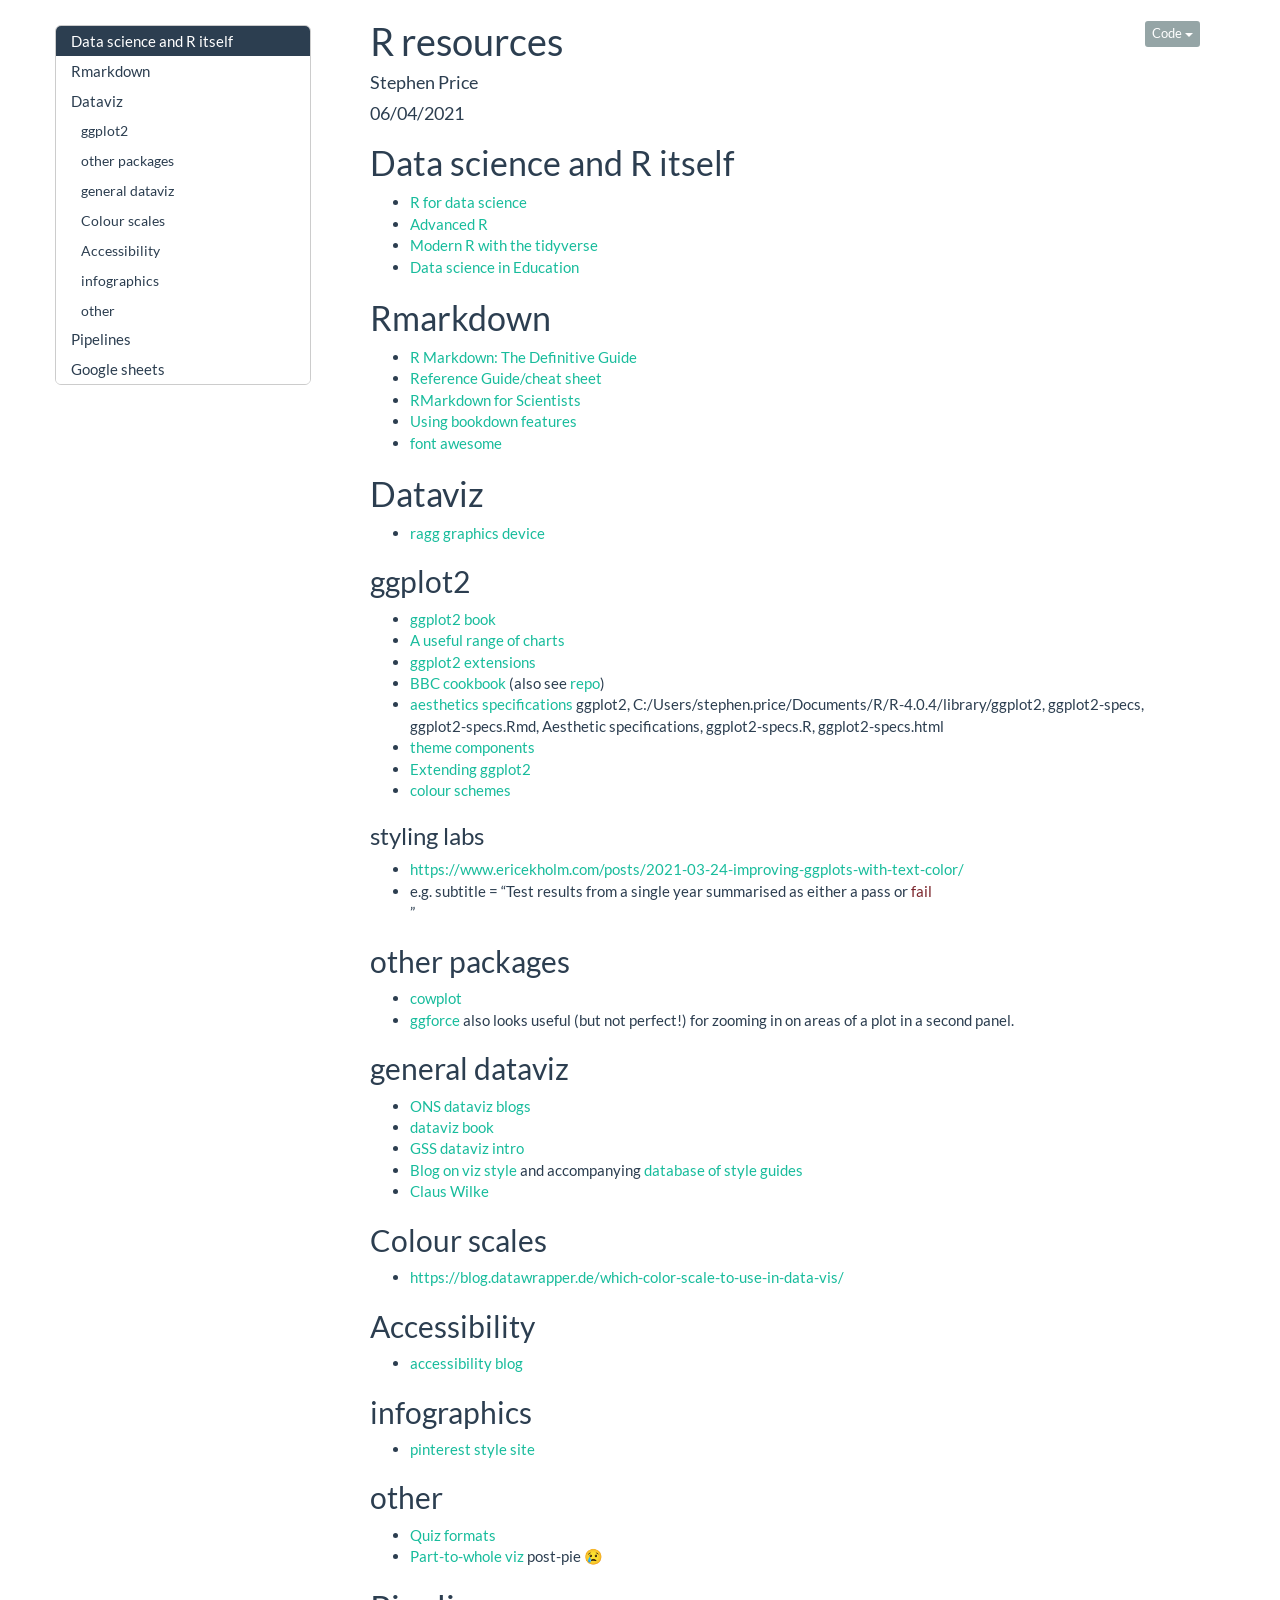
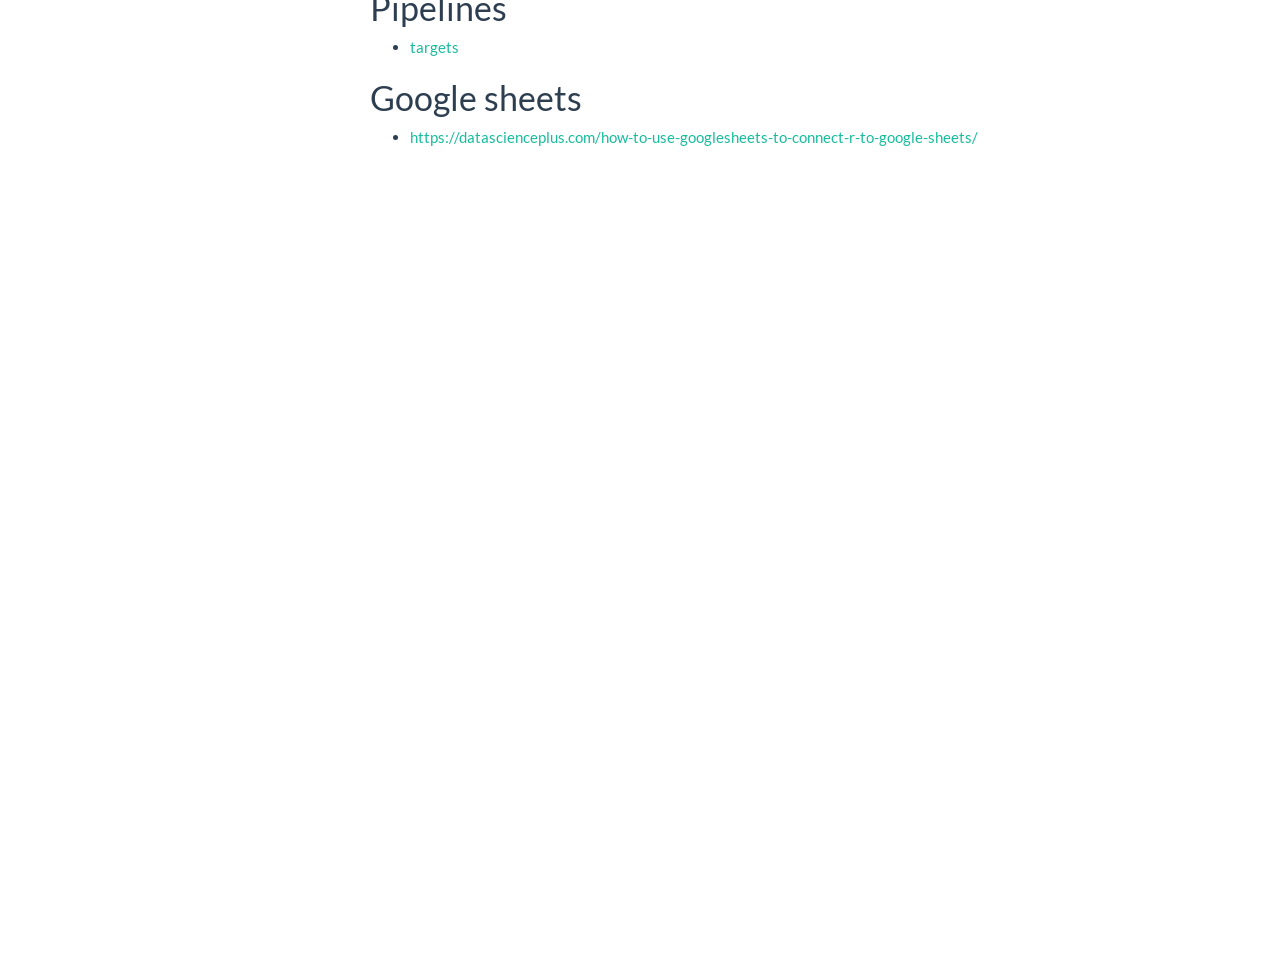
==== r_resources.html @ 4d4e78cb "Initial commit." ====
<!DOCTYPE html>

<html>

<head>

<meta charset="utf-8" />
<meta name="generator" content="pandoc" />
<meta http-equiv="X-UA-Compatible" content="IE=EDGE" />


<meta name="author" content="Stephen Price" />

<meta name="date" content="2021-06-04" />

<title>R resources</title>

<script>/*! jQuery v1.11.3 | (c) 2005, 2015 jQuery Foundation, Inc. | jquery.org/license */
!function(a,b){"object"==typeof module&&"object"==typeof module.exports?module.exports=a.document?b(a,!0):function(a){if(!a.document)throw new Error("jQuery requires a window with a document");return b(a)}:b(a)}("undefined"!=typeof window?window:this,function(a,b){var c=[],d=c.slice,e=c.concat,f=c.push,g=c.indexOf,h={},i=h.toString,j=h.hasOwnProperty,k={},l="1.11.3",m=function(a,b){return new m.fn.init(a,b)},n=/^[\s\uFEFF\xA0]+|[\s\uFEFF\xA0]+$/g,o=/^-ms-/,p=/-([\da-z])/gi,q=function(a,b){return b.toUpperCase()};m.fn=m.prototype={jquery:l,constructor:m,selector:"",length:0,toArray:function(){return d.call(this)},get:function(a){return null!=a?0>a?this[a+this.length]:this[a]:d.call(this)},pushStack:function(a){var b=m.merge(this.constructor(),a);return b.prevObject=this,b.context=this.context,b},each:function(a,b){return m.each(this,a,b)},map:function(a){return this.pushStack(m.map(this,function(b,c){return a.call(b,c,b)}))},slice:function(){return this.pushStack(d.apply(this,arguments))},first:function(){return this.eq(0)},last:function(){return this.eq(-1)},eq:function(a){var b=this.length,c=+a+(0>a?b:0);return this.pushStack(c>=0&&b>c?[this[c]]:[])},end:function(){return this.prevObject||this.constructor(null)},push:f,sort:c.sort,splice:c.splice},m.extend=m.fn.extend=function(){var a,b,c,d,e,f,g=arguments[0]||{},h=1,i=arguments.length,j=!1;for("boolean"==typeof g&&(j=g,g=arguments[h]||{},h++),"object"==typeof g||m.isFunction(g)||(g={}),h===i&&(g=this,h--);i>h;h++)if(null!=(e=arguments[h]))for(d in e)a=g[d],c=e[d],g!==c&&(j&&c&&(m.isPlainObject(c)||(b=m.isArray(c)))?(b?(b=!1,f=a&&m.isArray(a)?a:[]):f=a&&m.isPlainObject(a)?a:{},g[d]=m.extend(j,f,c)):void 0!==c&&(g[d]=c));return g},m.extend({expando:"jQuery"+(l+Math.random()).replace(/\D/g,""),isReady:!0,error:function(a){throw new Error(a)},noop:function(){},isFunction:function(a){return"function"===m.type(a)},isArray:Array.isArray||function(a){return"array"===m.type(a)},isWindow:function(a){return null!=a&&a==a.window},isNumeric:function(a){return!m.isArray(a)&&a-parseFloat(a)+1>=0},isEmptyObject:function(a){var b;for(b in a)return!1;return!0},isPlainObject:function(a){var b;if(!a||"object"!==m.type(a)||a.nodeType||m.isWindow(a))return!1;try{if(a.constructor&&!j.call(a,"constructor")&&!j.call(a.constructor.prototype,"isPrototypeOf"))return!1}catch(c){return!1}if(k.ownLast)for(b in a)return j.call(a,b);for(b in a);return void 0===b||j.call(a,b)},type:function(a){return null==a?a+"":"object"==typeof a||"function"==typeof a?h[i.call(a)]||"object":typeof a},globalEval:function(b){b&&m.trim(b)&&(a.execScript||function(b){a.eval.call(a,b)})(b)},camelCase:function(a){return a.replace(o,"ms-").replace(p,q)},nodeName:function(a,b){return a.nodeName&&a.nodeName.toLowerCase()===b.toLowerCase()},each:function(a,b,c){var d,e=0,f=a.length,g=r(a);if(c){if(g){for(;f>e;e++)if(d=b.apply(a[e],c),d===!1)break}else for(e in a)if(d=b.apply(a[e],c),d===!1)break}else if(g){for(;f>e;e++)if(d=b.call(a[e],e,a[e]),d===!1)break}else for(e in a)if(d=b.call(a[e],e,a[e]),d===!1)break;return a},trim:function(a){return null==a?"":(a+"").replace(n,"")},makeArray:function(a,b){var c=b||[];return null!=a&&(r(Object(a))?m.merge(c,"string"==typeof a?[a]:a):f.call(c,a)),c},inArray:function(a,b,c){var d;if(b){if(g)return g.call(b,a,c);for(d=b.length,c=c?0>c?Math.max(0,d+c):c:0;d>c;c++)if(c in b&&b[c]===a)return c}return-1},merge:function(a,b){var c=+b.length,d=0,e=a.length;while(c>d)a[e++]=b[d++];if(c!==c)while(void 0!==b[d])a[e++]=b[d++];return a.length=e,a},grep:function(a,b,c){for(var d,e=[],f=0,g=a.length,h=!c;g>f;f++)d=!b(a[f],f),d!==h&&e.push(a[f]);return e},map:function(a,b,c){var d,f=0,g=a.length,h=r(a),i=[];if(h)for(;g>f;f++)d=b(a[f],f,c),null!=d&&i.push(d);else for(f in a)d=b(a[f],f,c),null!=d&&i.push(d);return e.apply([],i)},guid:1,proxy:function(a,b){var c,e,f;return"string"==typeof b&&(f=a[b],b=a,a=f),m.isFunction(a)?(c=d.call(arguments,2),e=function(){return a.apply(b||this,c.concat(d.call(arguments)))},e.guid=a.guid=a.guid||m.guid++,e):void 0},now:function(){return+new Date},support:k}),m.each("Boolean Number String Function Array Date RegExp Object Error".split(" "),function(a,b){h["[object "+b+"]"]=b.toLowerCase()});function r(a){var b="length"in a&&a.length,c=m.type(a);return"function"===c||m.isWindow(a)?!1:1===a.nodeType&&b?!0:"array"===c||0===b||"number"==typeof b&&b>0&&b-1 in a}var s=function(a){var b,c,d,e,f,g,h,i,j,k,l,m,n,o,p,q,r,s,t,u="sizzle"+1*new Date,v=a.document,w=0,x=0,y=ha(),z=ha(),A=ha(),B=function(a,b){return a===b&&(l=!0),0},C=1<<31,D={}.hasOwnProperty,E=[],F=E.pop,G=E.push,H=E.push,I=E.slice,J=function(a,b){for(var c=0,d=a.length;d>c;c++)if(a[c]===b)return c;return-1},K="checked|selected|async|autofocus|autoplay|controls|defer|disabled|hidden|ismap|loop|multiple|open|readonly|required|scoped",L="[\\x20\\t\\r\\n\\f]",M="(?:\\\\.|[\\w-]|[^\\x00-\\xa0])+",N=M.replace("w","w#"),O="\\["+L+"*("+M+")(?:"+L+"*([*^$|!~]?=)"+L+"*(?:'((?:\\\\.|[^\\\\'])*)'|\"((?:\\\\.|[^\\\\\"])*)\"|("+N+"))|)"+L+"*\\]",P=":("+M+")(?:\\((('((?:\\\\.|[^\\\\'])*)'|\"((?:\\\\.|[^\\\\\"])*)\")|((?:\\\\.|[^\\\\()[\\]]|"+O+")*)|.*)\\)|)",Q=new RegExp(L+"+","g"),R=new RegExp("^"+L+"+|((?:^|[^\\\\])(?:\\\\.)*)"+L+"+$","g"),S=new RegExp("^"+L+"*,"+L+"*"),T=new RegExp("^"+L+"*([>+~]|"+L+")"+L+"*"),U=new RegExp("="+L+"*([^\\]'\"]*?)"+L+"*\\]","g"),V=new RegExp(P),W=new RegExp("^"+N+"$"),X={ID:new RegExp("^#("+M+")"),CLASS:new RegExp("^\\.("+M+")"),TAG:new RegExp("^("+M.replace("w","w*")+")"),ATTR:new RegExp("^"+O),PSEUDO:new RegExp("^"+P),CHILD:new RegExp("^:(only|first|last|nth|nth-last)-(child|of-type)(?:\\("+L+"*(even|odd|(([+-]|)(\\d*)n|)"+L+"*(?:([+-]|)"+L+"*(\\d+)|))"+L+"*\\)|)","i"),bool:new RegExp("^(?:"+K+")$","i"),needsContext:new RegExp("^"+L+"*[>+~]|:(even|odd|eq|gt|lt|nth|first|last)(?:\\("+L+"*((?:-\\d)?\\d*)"+L+"*\\)|)(?=[^-]|$)","i")},Y=/^(?:input|select|textarea|button)$/i,Z=/^h\d$/i,$=/^[^{]+\{\s*\[native \w/,_=/^(?:#([\w-]+)|(\w+)|\.([\w-]+))$/,aa=/[+~]/,ba=/'|\\/g,ca=new RegExp("\\\\([\\da-f]{1,6}"+L+"?|("+L+")|.)","ig"),da=function(a,b,c){var d="0x"+b-65536;return d!==d||c?b:0>d?String.fromCharCode(d+65536):String.fromCharCode(d>>10|55296,1023&d|56320)},ea=function(){m()};try{H.apply(E=I.call(v.childNodes),v.childNodes),E[v.childNodes.length].nodeType}catch(fa){H={apply:E.length?function(a,b){G.apply(a,I.call(b))}:function(a,b){var c=a.length,d=0;while(a[c++]=b[d++]);a.length=c-1}}}function ga(a,b,d,e){var f,h,j,k,l,o,r,s,w,x;if((b?b.ownerDocument||b:v)!==n&&m(b),b=b||n,d=d||[],k=b.nodeType,"string"!=typeof a||!a||1!==k&&9!==k&&11!==k)return d;if(!e&&p){if(11!==k&&(f=_.exec(a)))if(j=f[1]){if(9===k){if(h=b.getElementById(j),!h||!h.parentNode)return d;if(h.id===j)return d.push(h),d}else if(b.ownerDocument&&(h=b.ownerDocument.getElementById(j))&&t(b,h)&&h.id===j)return d.push(h),d}else{if(f[2])return H.apply(d,b.getElementsByTagName(a)),d;if((j=f[3])&&c.getElementsByClassName)return H.apply(d,b.getElementsByClassName(j)),d}if(c.qsa&&(!q||!q.test(a))){if(s=r=u,w=b,x=1!==k&&a,1===k&&"object"!==b.nodeName.toLowerCase()){o=g(a),(r=b.getAttribute("id"))?s=r.replace(ba,"\\$&"):b.setAttribute("id",s),s="[id='"+s+"'] ",l=o.length;while(l--)o[l]=s+ra(o[l]);w=aa.test(a)&&pa(b.parentNode)||b,x=o.join(",")}if(x)try{return H.apply(d,w.querySelectorAll(x)),d}catch(y){}finally{r||b.removeAttribute("id")}}}return i(a.replace(R,"$1"),b,d,e)}function ha(){var a=[];function b(c,e){return a.push(c+" ")>d.cacheLength&&delete b[a.shift()],b[c+" "]=e}return b}function ia(a){return a[u]=!0,a}function ja(a){var b=n.createElement("div");try{return!!a(b)}catch(c){return!1}finally{b.parentNode&&b.parentNode.removeChild(b),b=null}}function ka(a,b){var c=a.split("|"),e=a.length;while(e--)d.attrHandle[c[e]]=b}function la(a,b){var c=b&&a,d=c&&1===a.nodeType&&1===b.nodeType&&(~b.sourceIndex||C)-(~a.sourceIndex||C);if(d)return d;if(c)while(c=c.nextSibling)if(c===b)return-1;return a?1:-1}function ma(a){return function(b){var c=b.nodeName.toLowerCase();return"input"===c&&b.type===a}}function na(a){return function(b){var c=b.nodeName.toLowerCase();return("input"===c||"button"===c)&&b.type===a}}function oa(a){return ia(function(b){return b=+b,ia(function(c,d){var e,f=a([],c.length,b),g=f.length;while(g--)c[e=f[g]]&&(c[e]=!(d[e]=c[e]))})})}function pa(a){return a&&"undefined"!=typeof a.getElementsByTagName&&a}c=ga.support={},f=ga.isXML=function(a){var b=a&&(a.ownerDocument||a).documentElement;return b?"HTML"!==b.nodeName:!1},m=ga.setDocument=function(a){var b,e,g=a?a.ownerDocument||a:v;return g!==n&&9===g.nodeType&&g.documentElement?(n=g,o=g.documentElement,e=g.defaultView,e&&e!==e.top&&(e.addEventListener?e.addEventListener("unload",ea,!1):e.attachEvent&&e.attachEvent("onunload",ea)),p=!f(g),c.attributes=ja(function(a){return a.className="i",!a.getAttribute("className")}),c.getElementsByTagName=ja(function(a){return a.appendChild(g.createComment("")),!a.getElementsByTagName("*").length}),c.getElementsByClassName=$.test(g.getElementsByClassName),c.getById=ja(function(a){return o.appendChild(a).id=u,!g.getElementsByName||!g.getElementsByName(u).length}),c.getById?(d.find.ID=function(a,b){if("undefined"!=typeof b.getElementById&&p){var c=b.getElementById(a);return c&&c.parentNode?[c]:[]}},d.filter.ID=function(a){var b=a.replace(ca,da);return function(a){return a.getAttribute("id")===b}}):(delete d.find.ID,d.filter.ID=function(a){var b=a.replace(ca,da);return function(a){var c="undefined"!=typeof a.getAttributeNode&&a.getAttributeNode("id");return c&&c.value===b}}),d.find.TAG=c.getElementsByTagName?function(a,b){return"undefined"!=typeof b.getElementsByTagName?b.getElementsByTagName(a):c.qsa?b.querySelectorAll(a):void 0}:function(a,b){var c,d=[],e=0,f=b.getElementsByTagName(a);if("*"===a){while(c=f[e++])1===c.nodeType&&d.push(c);return d}return f},d.find.CLASS=c.getElementsByClassName&&function(a,b){return p?b.getElementsByClassName(a):void 0},r=[],q=[],(c.qsa=$.test(g.querySelectorAll))&&(ja(function(a){o.appendChild(a).innerHTML="<a id='"+u+"'></a><select id='"+u+"-\f]' msallowcapture=''><option selected=''></option></select>",a.querySelectorAll("[msallowcapture^='']").length&&q.push("[*^$]="+L+"*(?:''|\"\")"),a.querySelectorAll("[selected]").length||q.push("\\["+L+"*(?:value|"+K+")"),a.querySelectorAll("[id~="+u+"-]").length||q.push("~="),a.querySelectorAll(":checked").length||q.push(":checked"),a.querySelectorAll("a#"+u+"+*").length||q.push(".#.+[+~]")}),ja(function(a){var b=g.createElement("input");b.setAttribute("type","hidden"),a.appendChild(b).setAttribute("name","D"),a.querySelectorAll("[name=d]").length&&q.push("name"+L+"*[*^$|!~]?="),a.querySelectorAll(":enabled").length||q.push(":enabled",":disabled"),a.querySelectorAll("*,:x"),q.push(",.*:")})),(c.matchesSelector=$.test(s=o.matches||o.webkitMatchesSelector||o.mozMatchesSelector||o.oMatchesSelector||o.msMatchesSelector))&&ja(function(a){c.disconnectedMatch=s.call(a,"div"),s.call(a,"[s!='']:x"),r.push("!=",P)}),q=q.length&&new RegExp(q.join("|")),r=r.length&&new RegExp(r.join("|")),b=$.test(o.compareDocumentPosition),t=b||$.test(o.contains)?function(a,b){var c=9===a.nodeType?a.documentElement:a,d=b&&b.parentNode;return a===d||!(!d||1!==d.nodeType||!(c.contains?c.contains(d):a.compareDocumentPosition&&16&a.compareDocumentPosition(d)))}:function(a,b){if(b)while(b=b.parentNode)if(b===a)return!0;return!1},B=b?function(a,b){if(a===b)return l=!0,0;var d=!a.compareDocumentPosition-!b.compareDocumentPosition;return d?d:(d=(a.ownerDocument||a)===(b.ownerDocument||b)?a.compareDocumentPosition(b):1,1&d||!c.sortDetached&&b.compareDocumentPosition(a)===d?a===g||a.ownerDocument===v&&t(v,a)?-1:b===g||b.ownerDocument===v&&t(v,b)?1:k?J(k,a)-J(k,b):0:4&d?-1:1)}:function(a,b){if(a===b)return l=!0,0;var c,d=0,e=a.parentNode,f=b.parentNode,h=[a],i=[b];if(!e||!f)return a===g?-1:b===g?1:e?-1:f?1:k?J(k,a)-J(k,b):0;if(e===f)return la(a,b);c=a;while(c=c.parentNode)h.unshift(c);c=b;while(c=c.parentNode)i.unshift(c);while(h[d]===i[d])d++;return d?la(h[d],i[d]):h[d]===v?-1:i[d]===v?1:0},g):n},ga.matches=function(a,b){return ga(a,null,null,b)},ga.matchesSelector=function(a,b){if((a.ownerDocument||a)!==n&&m(a),b=b.replace(U,"='$1']"),!(!c.matchesSelector||!p||r&&r.test(b)||q&&q.test(b)))try{var d=s.call(a,b);if(d||c.disconnectedMatch||a.document&&11!==a.document.nodeType)return d}catch(e){}return ga(b,n,null,[a]).length>0},ga.contains=function(a,b){return(a.ownerDocument||a)!==n&&m(a),t(a,b)},ga.attr=function(a,b){(a.ownerDocument||a)!==n&&m(a);var e=d.attrHandle[b.toLowerCase()],f=e&&D.call(d.attrHandle,b.toLowerCase())?e(a,b,!p):void 0;return void 0!==f?f:c.attributes||!p?a.getAttribute(b):(f=a.getAttributeNode(b))&&f.specified?f.value:null},ga.error=function(a){throw new Error("Syntax error, unrecognized expression: "+a)},ga.uniqueSort=function(a){var b,d=[],e=0,f=0;if(l=!c.detectDuplicates,k=!c.sortStable&&a.slice(0),a.sort(B),l){while(b=a[f++])b===a[f]&&(e=d.push(f));while(e--)a.splice(d[e],1)}return k=null,a},e=ga.getText=function(a){var b,c="",d=0,f=a.nodeType;if(f){if(1===f||9===f||11===f){if("string"==typeof a.textContent)return a.textContent;for(a=a.firstChild;a;a=a.nextSibling)c+=e(a)}else if(3===f||4===f)return a.nodeValue}else while(b=a[d++])c+=e(b);return c},d=ga.selectors={cacheLength:50,createPseudo:ia,match:X,attrHandle:{},find:{},relative:{">":{dir:"parentNode",first:!0}," ":{dir:"parentNode"},"+":{dir:"previousSibling",first:!0},"~":{dir:"previousSibling"}},preFilter:{ATTR:function(a){return a[1]=a[1].replace(ca,da),a[3]=(a[3]||a[4]||a[5]||"").replace(ca,da),"~="===a[2]&&(a[3]=" "+a[3]+" "),a.slice(0,4)},CHILD:function(a){return a[1]=a[1].toLowerCase(),"nth"===a[1].slice(0,3)?(a[3]||ga.error(a[0]),a[4]=+(a[4]?a[5]+(a[6]||1):2*("even"===a[3]||"odd"===a[3])),a[5]=+(a[7]+a[8]||"odd"===a[3])):a[3]&&ga.error(a[0]),a},PSEUDO:function(a){var b,c=!a[6]&&a[2];return X.CHILD.test(a[0])?null:(a[3]?a[2]=a[4]||a[5]||"":c&&V.test(c)&&(b=g(c,!0))&&(b=c.indexOf(")",c.length-b)-c.length)&&(a[0]=a[0].slice(0,b),a[2]=c.slice(0,b)),a.slice(0,3))}},filter:{TAG:function(a){var b=a.replace(ca,da).toLowerCase();return"*"===a?function(){return!0}:function(a){return a.nodeName&&a.nodeName.toLowerCase()===b}},CLASS:function(a){var b=y[a+" "];return b||(b=new RegExp("(^|"+L+")"+a+"("+L+"|$)"))&&y(a,function(a){return b.test("string"==typeof a.className&&a.className||"undefined"!=typeof a.getAttribute&&a.getAttribute("class")||"")})},ATTR:function(a,b,c){return function(d){var e=ga.attr(d,a);return null==e?"!="===b:b?(e+="","="===b?e===c:"!="===b?e!==c:"^="===b?c&&0===e.indexOf(c):"*="===b?c&&e.indexOf(c)>-1:"$="===b?c&&e.slice(-c.length)===c:"~="===b?(" "+e.replace(Q," ")+" ").indexOf(c)>-1:"|="===b?e===c||e.slice(0,c.length+1)===c+"-":!1):!0}},CHILD:function(a,b,c,d,e){var f="nth"!==a.slice(0,3),g="last"!==a.slice(-4),h="of-type"===b;return 1===d&&0===e?function(a){return!!a.parentNode}:function(b,c,i){var j,k,l,m,n,o,p=f!==g?"nextSibling":"previousSibling",q=b.parentNode,r=h&&b.nodeName.toLowerCase(),s=!i&&!h;if(q){if(f){while(p){l=b;while(l=l[p])if(h?l.nodeName.toLowerCase()===r:1===l.nodeType)return!1;o=p="only"===a&&!o&&"nextSibling"}return!0}if(o=[g?q.firstChild:q.lastChild],g&&s){k=q[u]||(q[u]={}),j=k[a]||[],n=j[0]===w&&j[1],m=j[0]===w&&j[2],l=n&&q.childNodes[n];while(l=++n&&l&&l[p]||(m=n=0)||o.pop())if(1===l.nodeType&&++m&&l===b){k[a]=[w,n,m];break}}else if(s&&(j=(b[u]||(b[u]={}))[a])&&j[0]===w)m=j[1];else while(l=++n&&l&&l[p]||(m=n=0)||o.pop())if((h?l.nodeName.toLowerCase()===r:1===l.nodeType)&&++m&&(s&&((l[u]||(l[u]={}))[a]=[w,m]),l===b))break;return m-=e,m===d||m%d===0&&m/d>=0}}},PSEUDO:function(a,b){var c,e=d.pseudos[a]||d.setFilters[a.toLowerCase()]||ga.error("unsupported pseudo: "+a);return e[u]?e(b):e.length>1?(c=[a,a,"",b],d.setFilters.hasOwnProperty(a.toLowerCase())?ia(function(a,c){var d,f=e(a,b),g=f.length;while(g--)d=J(a,f[g]),a[d]=!(c[d]=f[g])}):function(a){return e(a,0,c)}):e}},pseudos:{not:ia(function(a){var b=[],c=[],d=h(a.replace(R,"$1"));return d[u]?ia(function(a,b,c,e){var f,g=d(a,null,e,[]),h=a.length;while(h--)(f=g[h])&&(a[h]=!(b[h]=f))}):function(a,e,f){return b[0]=a,d(b,null,f,c),b[0]=null,!c.pop()}}),has:ia(function(a){return function(b){return ga(a,b).length>0}}),contains:ia(function(a){return a=a.replace(ca,da),function(b){return(b.textContent||b.innerText||e(b)).indexOf(a)>-1}}),lang:ia(function(a){return W.test(a||"")||ga.error("unsupported lang: "+a),a=a.replace(ca,da).toLowerCase(),function(b){var c;do if(c=p?b.lang:b.getAttribute("xml:lang")||b.getAttribute("lang"))return c=c.toLowerCase(),c===a||0===c.indexOf(a+"-");while((b=b.parentNode)&&1===b.nodeType);return!1}}),target:function(b){var c=a.location&&a.location.hash;return c&&c.slice(1)===b.id},root:function(a){return a===o},focus:function(a){return a===n.activeElement&&(!n.hasFocus||n.hasFocus())&&!!(a.type||a.href||~a.tabIndex)},enabled:function(a){return a.disabled===!1},disabled:function(a){return a.disabled===!0},checked:function(a){var b=a.nodeName.toLowerCase();return"input"===b&&!!a.checked||"option"===b&&!!a.selected},selected:function(a){return a.parentNode&&a.parentNode.selectedIndex,a.selected===!0},empty:function(a){for(a=a.firstChild;a;a=a.nextSibling)if(a.nodeType<6)return!1;return!0},parent:function(a){return!d.pseudos.empty(a)},header:function(a){return Z.test(a.nodeName)},input:function(a){return Y.test(a.nodeName)},button:function(a){var b=a.nodeName.toLowerCase();return"input"===b&&"button"===a.type||"button"===b},text:function(a){var b;return"input"===a.nodeName.toLowerCase()&&"text"===a.type&&(null==(b=a.getAttribute("type"))||"text"===b.toLowerCase())},first:oa(function(){return[0]}),last:oa(function(a,b){return[b-1]}),eq:oa(function(a,b,c){return[0>c?c+b:c]}),even:oa(function(a,b){for(var c=0;b>c;c+=2)a.push(c);return a}),odd:oa(function(a,b){for(var c=1;b>c;c+=2)a.push(c);return a}),lt:oa(function(a,b,c){for(var d=0>c?c+b:c;--d>=0;)a.push(d);return a}),gt:oa(function(a,b,c){for(var d=0>c?c+b:c;++d<b;)a.push(d);return a})}},d.pseudos.nth=d.pseudos.eq;for(b in{radio:!0,checkbox:!0,file:!0,password:!0,image:!0})d.pseudos[b]=ma(b);for(b in{submit:!0,reset:!0})d.pseudos[b]=na(b);function qa(){}qa.prototype=d.filters=d.pseudos,d.setFilters=new qa,g=ga.tokenize=function(a,b){var c,e,f,g,h,i,j,k=z[a+" "];if(k)return b?0:k.slice(0);h=a,i=[],j=d.preFilter;while(h){(!c||(e=S.exec(h)))&&(e&&(h=h.slice(e[0].length)||h),i.push(f=[])),c=!1,(e=T.exec(h))&&(c=e.shift(),f.push({value:c,type:e[0].replace(R," ")}),h=h.slice(c.length));for(g in d.filter)!(e=X[g].exec(h))||j[g]&&!(e=j[g](e))||(c=e.shift(),f.push({value:c,type:g,matches:e}),h=h.slice(c.length));if(!c)break}return b?h.length:h?ga.error(a):z(a,i).slice(0)};function ra(a){for(var b=0,c=a.length,d="";c>b;b++)d+=a[b].value;return d}function sa(a,b,c){var d=b.dir,e=c&&"parentNode"===d,f=x++;return b.first?function(b,c,f){while(b=b[d])if(1===b.nodeType||e)return a(b,c,f)}:function(b,c,g){var h,i,j=[w,f];if(g){while(b=b[d])if((1===b.nodeType||e)&&a(b,c,g))return!0}else while(b=b[d])if(1===b.nodeType||e){if(i=b[u]||(b[u]={}),(h=i[d])&&h[0]===w&&h[1]===f)return j[2]=h[2];if(i[d]=j,j[2]=a(b,c,g))return!0}}}function ta(a){return a.length>1?function(b,c,d){var e=a.length;while(e--)if(!a[e](b,c,d))return!1;return!0}:a[0]}function ua(a,b,c){for(var d=0,e=b.length;e>d;d++)ga(a,b[d],c);return c}function va(a,b,c,d,e){for(var f,g=[],h=0,i=a.length,j=null!=b;i>h;h++)(f=a[h])&&(!c||c(f,d,e))&&(g.push(f),j&&b.push(h));return g}function wa(a,b,c,d,e,f){return d&&!d[u]&&(d=wa(d)),e&&!e[u]&&(e=wa(e,f)),ia(function(f,g,h,i){var j,k,l,m=[],n=[],o=g.length,p=f||ua(b||"*",h.nodeType?[h]:h,[]),q=!a||!f&&b?p:va(p,m,a,h,i),r=c?e||(f?a:o||d)?[]:g:q;if(c&&c(q,r,h,i),d){j=va(r,n),d(j,[],h,i),k=j.length;while(k--)(l=j[k])&&(r[n[k]]=!(q[n[k]]=l))}if(f){if(e||a){if(e){j=[],k=r.length;while(k--)(l=r[k])&&j.push(q[k]=l);e(null,r=[],j,i)}k=r.length;while(k--)(l=r[k])&&(j=e?J(f,l):m[k])>-1&&(f[j]=!(g[j]=l))}}else r=va(r===g?r.splice(o,r.length):r),e?e(null,g,r,i):H.apply(g,r)})}function xa(a){for(var b,c,e,f=a.length,g=d.relative[a[0].type],h=g||d.relative[" "],i=g?1:0,k=sa(function(a){return a===b},h,!0),l=sa(function(a){return J(b,a)>-1},h,!0),m=[function(a,c,d){var e=!g&&(d||c!==j)||((b=c).nodeType?k(a,c,d):l(a,c,d));return b=null,e}];f>i;i++)if(c=d.relative[a[i].type])m=[sa(ta(m),c)];else{if(c=d.filter[a[i].type].apply(null,a[i].matches),c[u]){for(e=++i;f>e;e++)if(d.relative[a[e].type])break;return wa(i>1&&ta(m),i>1&&ra(a.slice(0,i-1).concat({value:" "===a[i-2].type?"*":""})).replace(R,"$1"),c,e>i&&xa(a.slice(i,e)),f>e&&xa(a=a.slice(e)),f>e&&ra(a))}m.push(c)}return ta(m)}function ya(a,b){var c=b.length>0,e=a.length>0,f=function(f,g,h,i,k){var l,m,o,p=0,q="0",r=f&&[],s=[],t=j,u=f||e&&d.find.TAG("*",k),v=w+=null==t?1:Math.random()||.1,x=u.length;for(k&&(j=g!==n&&g);q!==x&&null!=(l=u[q]);q++){if(e&&l){m=0;while(o=a[m++])if(o(l,g,h)){i.push(l);break}k&&(w=v)}c&&((l=!o&&l)&&p--,f&&r.push(l))}if(p+=q,c&&q!==p){m=0;while(o=b[m++])o(r,s,g,h);if(f){if(p>0)while(q--)r[q]||s[q]||(s[q]=F.call(i));s=va(s)}H.apply(i,s),k&&!f&&s.length>0&&p+b.length>1&&ga.uniqueSort(i)}return k&&(w=v,j=t),r};return c?ia(f):f}return h=ga.compile=function(a,b){var c,d=[],e=[],f=A[a+" "];if(!f){b||(b=g(a)),c=b.length;while(c--)f=xa(b[c]),f[u]?d.push(f):e.push(f);f=A(a,ya(e,d)),f.selector=a}return f},i=ga.select=function(a,b,e,f){var i,j,k,l,m,n="function"==typeof a&&a,o=!f&&g(a=n.selector||a);if(e=e||[],1===o.length){if(j=o[0]=o[0].slice(0),j.length>2&&"ID"===(k=j[0]).type&&c.getById&&9===b.nodeType&&p&&d.relative[j[1].type]){if(b=(d.find.ID(k.matches[0].replace(ca,da),b)||[])[0],!b)return e;n&&(b=b.parentNode),a=a.slice(j.shift().value.length)}i=X.needsContext.test(a)?0:j.length;while(i--){if(k=j[i],d.relative[l=k.type])break;if((m=d.find[l])&&(f=m(k.matches[0].replace(ca,da),aa.test(j[0].type)&&pa(b.parentNode)||b))){if(j.splice(i,1),a=f.length&&ra(j),!a)return H.apply(e,f),e;break}}}return(n||h(a,o))(f,b,!p,e,aa.test(a)&&pa(b.parentNode)||b),e},c.sortStable=u.split("").sort(B).join("")===u,c.detectDuplicates=!!l,m(),c.sortDetached=ja(function(a){return 1&a.compareDocumentPosition(n.createElement("div"))}),ja(function(a){return a.innerHTML="<a href='#'></a>","#"===a.firstChild.getAttribute("href")})||ka("type|href|height|width",function(a,b,c){return c?void 0:a.getAttribute(b,"type"===b.toLowerCase()?1:2)}),c.attributes&&ja(function(a){return a.innerHTML="<input/>",a.firstChild.setAttribute("value",""),""===a.firstChild.getAttribute("value")})||ka("value",function(a,b,c){return c||"input"!==a.nodeName.toLowerCase()?void 0:a.defaultValue}),ja(function(a){return null==a.getAttribute("disabled")})||ka(K,function(a,b,c){var d;return c?void 0:a[b]===!0?b.toLowerCase():(d=a.getAttributeNode(b))&&d.specified?d.value:null}),ga}(a);m.find=s,m.expr=s.selectors,m.expr[":"]=m.expr.pseudos,m.unique=s.uniqueSort,m.text=s.getText,m.isXMLDoc=s.isXML,m.contains=s.contains;var t=m.expr.match.needsContext,u=/^<(\w+)\s*\/?>(?:<\/\1>|)$/,v=/^.[^:#\[\.,]*$/;function w(a,b,c){if(m.isFunction(b))return m.grep(a,function(a,d){return!!b.call(a,d,a)!==c});if(b.nodeType)return m.grep(a,function(a){return a===b!==c});if("string"==typeof b){if(v.test(b))return m.filter(b,a,c);b=m.filter(b,a)}return m.grep(a,function(a){return m.inArray(a,b)>=0!==c})}m.filter=function(a,b,c){var d=b[0];return c&&(a=":not("+a+")"),1===b.length&&1===d.nodeType?m.find.matchesSelector(d,a)?[d]:[]:m.find.matches(a,m.grep(b,function(a){return 1===a.nodeType}))},m.fn.extend({find:function(a){var b,c=[],d=this,e=d.length;if("string"!=typeof a)return this.pushStack(m(a).filter(function(){for(b=0;e>b;b++)if(m.contains(d[b],this))return!0}));for(b=0;e>b;b++)m.find(a,d[b],c);return c=this.pushStack(e>1?m.unique(c):c),c.selector=this.selector?this.selector+" "+a:a,c},filter:function(a){return this.pushStack(w(this,a||[],!1))},not:function(a){return this.pushStack(w(this,a||[],!0))},is:function(a){return!!w(this,"string"==typeof a&&t.test(a)?m(a):a||[],!1).length}});var x,y=a.document,z=/^(?:\s*(<[\w\W]+>)[^>]*|#([\w-]*))$/,A=m.fn.init=function(a,b){var c,d;if(!a)return this;if("string"==typeof a){if(c="<"===a.charAt(0)&&">"===a.charAt(a.length-1)&&a.length>=3?[null,a,null]:z.exec(a),!c||!c[1]&&b)return!b||b.jquery?(b||x).find(a):this.constructor(b).find(a);if(c[1]){if(b=b instanceof m?b[0]:b,m.merge(this,m.parseHTML(c[1],b&&b.nodeType?b.ownerDocument||b:y,!0)),u.test(c[1])&&m.isPlainObject(b))for(c in b)m.isFunction(this[c])?this[c](b[c]):this.attr(c,b[c]);return this}if(d=y.getElementById(c[2]),d&&d.parentNode){if(d.id!==c[2])return x.find(a);this.length=1,this[0]=d}return this.context=y,this.selector=a,this}return a.nodeType?(this.context=this[0]=a,this.length=1,this):m.isFunction(a)?"undefined"!=typeof x.ready?x.ready(a):a(m):(void 0!==a.selector&&(this.selector=a.selector,this.context=a.context),m.makeArray(a,this))};A.prototype=m.fn,x=m(y);var B=/^(?:parents|prev(?:Until|All))/,C={children:!0,contents:!0,next:!0,prev:!0};m.extend({dir:function(a,b,c){var d=[],e=a[b];while(e&&9!==e.nodeType&&(void 0===c||1!==e.nodeType||!m(e).is(c)))1===e.nodeType&&d.push(e),e=e[b];return d},sibling:function(a,b){for(var c=[];a;a=a.nextSibling)1===a.nodeType&&a!==b&&c.push(a);return c}}),m.fn.extend({has:function(a){var b,c=m(a,this),d=c.length;return this.filter(function(){for(b=0;d>b;b++)if(m.contains(this,c[b]))return!0})},closest:function(a,b){for(var c,d=0,e=this.length,f=[],g=t.test(a)||"string"!=typeof a?m(a,b||this.context):0;e>d;d++)for(c=this[d];c&&c!==b;c=c.parentNode)if(c.nodeType<11&&(g?g.index(c)>-1:1===c.nodeType&&m.find.matchesSelector(c,a))){f.push(c);break}return this.pushStack(f.length>1?m.unique(f):f)},index:function(a){return a?"string"==typeof a?m.inArray(this[0],m(a)):m.inArray(a.jquery?a[0]:a,this):this[0]&&this[0].parentNode?this.first().prevAll().length:-1},add:function(a,b){return this.pushStack(m.unique(m.merge(this.get(),m(a,b))))},addBack:function(a){return this.add(null==a?this.prevObject:this.prevObject.filter(a))}});function D(a,b){do a=a[b];while(a&&1!==a.nodeType);return a}m.each({parent:function(a){var b=a.parentNode;return b&&11!==b.nodeType?b:null},parents:function(a){return m.dir(a,"parentNode")},parentsUntil:function(a,b,c){return m.dir(a,"parentNode",c)},next:function(a){return D(a,"nextSibling")},prev:function(a){return D(a,"previousSibling")},nextAll:function(a){return m.dir(a,"nextSibling")},prevAll:function(a){return m.dir(a,"previousSibling")},nextUntil:function(a,b,c){return m.dir(a,"nextSibling",c)},prevUntil:function(a,b,c){return m.dir(a,"previousSibling",c)},siblings:function(a){return m.sibling((a.parentNode||{}).firstChild,a)},children:function(a){return m.sibling(a.firstChild)},contents:function(a){return m.nodeName(a,"iframe")?a.contentDocument||a.contentWindow.document:m.merge([],a.childNodes)}},function(a,b){m.fn[a]=function(c,d){var e=m.map(this,b,c);return"Until"!==a.slice(-5)&&(d=c),d&&"string"==typeof d&&(e=m.filter(d,e)),this.length>1&&(C[a]||(e=m.unique(e)),B.test(a)&&(e=e.reverse())),this.pushStack(e)}});var E=/\S+/g,F={};function G(a){var b=F[a]={};return m.each(a.match(E)||[],function(a,c){b[c]=!0}),b}m.Callbacks=function(a){a="string"==typeof a?F[a]||G(a):m.extend({},a);var b,c,d,e,f,g,h=[],i=!a.once&&[],j=function(l){for(c=a.memory&&l,d=!0,f=g||0,g=0,e=h.length,b=!0;h&&e>f;f++)if(h[f].apply(l[0],l[1])===!1&&a.stopOnFalse){c=!1;break}b=!1,h&&(i?i.length&&j(i.shift()):c?h=[]:k.disable())},k={add:function(){if(h){var d=h.length;!function f(b){m.each(b,function(b,c){var d=m.type(c);"function"===d?a.unique&&k.has(c)||h.push(c):c&&c.length&&"string"!==d&&f(c)})}(arguments),b?e=h.length:c&&(g=d,j(c))}return this},remove:function(){return h&&m.each(arguments,function(a,c){var d;while((d=m.inArray(c,h,d))>-1)h.splice(d,1),b&&(e>=d&&e--,f>=d&&f--)}),this},has:function(a){return a?m.inArray(a,h)>-1:!(!h||!h.length)},empty:function(){return h=[],e=0,this},disable:function(){return h=i=c=void 0,this},disabled:function(){return!h},lock:function(){return i=void 0,c||k.disable(),this},locked:function(){return!i},fireWith:function(a,c){return!h||d&&!i||(c=c||[],c=[a,c.slice?c.slice():c],b?i.push(c):j(c)),this},fire:function(){return k.fireWith(this,arguments),this},fired:function(){return!!d}};return k},m.extend({Deferred:function(a){var b=[["resolve","done",m.Callbacks("once memory"),"resolved"],["reject","fail",m.Callbacks("once memory"),"rejected"],["notify","progress",m.Callbacks("memory")]],c="pending",d={state:function(){return c},always:function(){return e.done(arguments).fail(arguments),this},then:function(){var a=arguments;return m.Deferred(function(c){m.each(b,function(b,f){var g=m.isFunction(a[b])&&a[b];e[f[1]](function(){var a=g&&g.apply(this,arguments);a&&m.isFunction(a.promise)?a.promise().done(c.resolve).fail(c.reject).progress(c.notify):c[f[0]+"With"](this===d?c.promise():this,g?[a]:arguments)})}),a=null}).promise()},promise:function(a){return null!=a?m.extend(a,d):d}},e={};return d.pipe=d.then,m.each(b,function(a,f){var g=f[2],h=f[3];d[f[1]]=g.add,h&&g.add(function(){c=h},b[1^a][2].disable,b[2][2].lock),e[f[0]]=function(){return e[f[0]+"With"](this===e?d:this,arguments),this},e[f[0]+"With"]=g.fireWith}),d.promise(e),a&&a.call(e,e),e},when:function(a){var b=0,c=d.call(arguments),e=c.length,f=1!==e||a&&m.isFunction(a.promise)?e:0,g=1===f?a:m.Deferred(),h=function(a,b,c){return function(e){b[a]=this,c[a]=arguments.length>1?d.call(arguments):e,c===i?g.notifyWith(b,c):--f||g.resolveWith(b,c)}},i,j,k;if(e>1)for(i=new Array(e),j=new Array(e),k=new Array(e);e>b;b++)c[b]&&m.isFunction(c[b].promise)?c[b].promise().done(h(b,k,c)).fail(g.reject).progress(h(b,j,i)):--f;return f||g.resolveWith(k,c),g.promise()}});var H;m.fn.ready=function(a){return m.ready.promise().done(a),this},m.extend({isReady:!1,readyWait:1,holdReady:function(a){a?m.readyWait++:m.ready(!0)},ready:function(a){if(a===!0?!--m.readyWait:!m.isReady){if(!y.body)return setTimeout(m.ready);m.isReady=!0,a!==!0&&--m.readyWait>0||(H.resolveWith(y,[m]),m.fn.triggerHandler&&(m(y).triggerHandler("ready"),m(y).off("ready")))}}});function I(){y.addEventListener?(y.removeEventListener("DOMContentLoaded",J,!1),a.removeEventListener("load",J,!1)):(y.detachEvent("onreadystatechange",J),a.detachEvent("onload",J))}function J(){(y.addEventListener||"load"===event.type||"complete"===y.readyState)&&(I(),m.ready())}m.ready.promise=function(b){if(!H)if(H=m.Deferred(),"complete"===y.readyState)setTimeout(m.ready);else if(y.addEventListener)y.addEventListener("DOMContentLoaded",J,!1),a.addEventListener("load",J,!1);else{y.attachEvent("onreadystatechange",J),a.attachEvent("onload",J);var c=!1;try{c=null==a.frameElement&&y.documentElement}catch(d){}c&&c.doScroll&&!function e(){if(!m.isReady){try{c.doScroll("left")}catch(a){return setTimeout(e,50)}I(),m.ready()}}()}return H.promise(b)};var K="undefined",L;for(L in m(k))break;k.ownLast="0"!==L,k.inlineBlockNeedsLayout=!1,m(function(){var a,b,c,d;c=y.getElementsByTagName("body")[0],c&&c.style&&(b=y.createElement("div"),d=y.createElement("div"),d.style.cssText="position:absolute;border:0;width:0;height:0;top:0;left:-9999px",c.appendChild(d).appendChild(b),typeof b.style.zoom!==K&&(b.style.cssText="display:inline;margin:0;border:0;padding:1px;width:1px;zoom:1",k.inlineBlockNeedsLayout=a=3===b.offsetWidth,a&&(c.style.zoom=1)),c.removeChild(d))}),function(){var a=y.createElement("div");if(null==k.deleteExpando){k.deleteExpando=!0;try{delete a.test}catch(b){k.deleteExpando=!1}}a=null}(),m.acceptData=function(a){var b=m.noData[(a.nodeName+" ").toLowerCase()],c=+a.nodeType||1;return 1!==c&&9!==c?!1:!b||b!==!0&&a.getAttribute("classid")===b};var M=/^(?:\{[\w\W]*\}|\[[\w\W]*\])$/,N=/([A-Z])/g;function O(a,b,c){if(void 0===c&&1===a.nodeType){var d="data-"+b.replace(N,"-$1").toLowerCase();if(c=a.getAttribute(d),"string"==typeof c){try{c="true"===c?!0:"false"===c?!1:"null"===c?null:+c+""===c?+c:M.test(c)?m.parseJSON(c):c}catch(e){}m.data(a,b,c)}else c=void 0}return c}function P(a){var b;for(b in a)if(("data"!==b||!m.isEmptyObject(a[b]))&&"toJSON"!==b)return!1;

return!0}function Q(a,b,d,e){if(m.acceptData(a)){var f,g,h=m.expando,i=a.nodeType,j=i?m.cache:a,k=i?a[h]:a[h]&&h;if(k&&j[k]&&(e||j[k].data)||void 0!==d||"string"!=typeof b)return k||(k=i?a[h]=c.pop()||m.guid++:h),j[k]||(j[k]=i?{}:{toJSON:m.noop}),("object"==typeof b||"function"==typeof b)&&(e?j[k]=m.extend(j[k],b):j[k].data=m.extend(j[k].data,b)),g=j[k],e||(g.data||(g.data={}),g=g.data),void 0!==d&&(g[m.camelCase(b)]=d),"string"==typeof b?(f=g[b],null==f&&(f=g[m.camelCase(b)])):f=g,f}}function R(a,b,c){if(m.acceptData(a)){var d,e,f=a.nodeType,g=f?m.cache:a,h=f?a[m.expando]:m.expando;if(g[h]){if(b&&(d=c?g[h]:g[h].data)){m.isArray(b)?b=b.concat(m.map(b,m.camelCase)):b in d?b=[b]:(b=m.camelCase(b),b=b in d?[b]:b.split(" ")),e=b.length;while(e--)delete d[b[e]];if(c?!P(d):!m.isEmptyObject(d))return}(c||(delete g[h].data,P(g[h])))&&(f?m.cleanData([a],!0):k.deleteExpando||g!=g.window?delete g[h]:g[h]=null)}}}m.extend({cache:{},noData:{"applet ":!0,"embed ":!0,"object ":"clsid:D27CDB6E-AE6D-11cf-96B8-444553540000"},hasData:function(a){return a=a.nodeType?m.cache[a[m.expando]]:a[m.expando],!!a&&!P(a)},data:function(a,b,c){return Q(a,b,c)},removeData:function(a,b){return R(a,b)},_data:function(a,b,c){return Q(a,b,c,!0)},_removeData:function(a,b){return R(a,b,!0)}}),m.fn.extend({data:function(a,b){var c,d,e,f=this[0],g=f&&f.attributes;if(void 0===a){if(this.length&&(e=m.data(f),1===f.nodeType&&!m._data(f,"parsedAttrs"))){c=g.length;while(c--)g[c]&&(d=g[c].name,0===d.indexOf("data-")&&(d=m.camelCase(d.slice(5)),O(f,d,e[d])));m._data(f,"parsedAttrs",!0)}return e}return"object"==typeof a?this.each(function(){m.data(this,a)}):arguments.length>1?this.each(function(){m.data(this,a,b)}):f?O(f,a,m.data(f,a)):void 0},removeData:function(a){return this.each(function(){m.removeData(this,a)})}}),m.extend({queue:function(a,b,c){var d;return a?(b=(b||"fx")+"queue",d=m._data(a,b),c&&(!d||m.isArray(c)?d=m._data(a,b,m.makeArray(c)):d.push(c)),d||[]):void 0},dequeue:function(a,b){b=b||"fx";var c=m.queue(a,b),d=c.length,e=c.shift(),f=m._queueHooks(a,b),g=function(){m.dequeue(a,b)};"inprogress"===e&&(e=c.shift(),d--),e&&("fx"===b&&c.unshift("inprogress"),delete f.stop,e.call(a,g,f)),!d&&f&&f.empty.fire()},_queueHooks:function(a,b){var c=b+"queueHooks";return m._data(a,c)||m._data(a,c,{empty:m.Callbacks("once memory").add(function(){m._removeData(a,b+"queue"),m._removeData(a,c)})})}}),m.fn.extend({queue:function(a,b){var c=2;return"string"!=typeof a&&(b=a,a="fx",c--),arguments.length<c?m.queue(this[0],a):void 0===b?this:this.each(function(){var c=m.queue(this,a,b);m._queueHooks(this,a),"fx"===a&&"inprogress"!==c[0]&&m.dequeue(this,a)})},dequeue:function(a){return this.each(function(){m.dequeue(this,a)})},clearQueue:function(a){return this.queue(a||"fx",[])},promise:function(a,b){var c,d=1,e=m.Deferred(),f=this,g=this.length,h=function(){--d||e.resolveWith(f,[f])};"string"!=typeof a&&(b=a,a=void 0),a=a||"fx";while(g--)c=m._data(f[g],a+"queueHooks"),c&&c.empty&&(d++,c.empty.add(h));return h(),e.promise(b)}});var S=/[+-]?(?:\d*\.|)\d+(?:[eE][+-]?\d+|)/.source,T=["Top","Right","Bottom","Left"],U=function(a,b){return a=b||a,"none"===m.css(a,"display")||!m.contains(a.ownerDocument,a)},V=m.access=function(a,b,c,d,e,f,g){var h=0,i=a.length,j=null==c;if("object"===m.type(c)){e=!0;for(h in c)m.access(a,b,h,c[h],!0,f,g)}else if(void 0!==d&&(e=!0,m.isFunction(d)||(g=!0),j&&(g?(b.call(a,d),b=null):(j=b,b=function(a,b,c){return j.call(m(a),c)})),b))for(;i>h;h++)b(a[h],c,g?d:d.call(a[h],h,b(a[h],c)));return e?a:j?b.call(a):i?b(a[0],c):f},W=/^(?:checkbox|radio)$/i;!function(){var a=y.createElement("input"),b=y.createElement("div"),c=y.createDocumentFragment();if(b.innerHTML="  <link/><table></table><a href='/a'>a</a><input type='checkbox'/>",k.leadingWhitespace=3===b.firstChild.nodeType,k.tbody=!b.getElementsByTagName("tbody").length,k.htmlSerialize=!!b.getElementsByTagName("link").length,k.html5Clone="<:nav></:nav>"!==y.createElement("nav").cloneNode(!0).outerHTML,a.type="checkbox",a.checked=!0,c.appendChild(a),k.appendChecked=a.checked,b.innerHTML="<textarea>x</textarea>",k.noCloneChecked=!!b.cloneNode(!0).lastChild.defaultValue,c.appendChild(b),b.innerHTML="<input type='radio' checked='checked' name='t'/>",k.checkClone=b.cloneNode(!0).cloneNode(!0).lastChild.checked,k.noCloneEvent=!0,b.attachEvent&&(b.attachEvent("onclick",function(){k.noCloneEvent=!1}),b.cloneNode(!0).click()),null==k.deleteExpando){k.deleteExpando=!0;try{delete b.test}catch(d){k.deleteExpando=!1}}}(),function(){var b,c,d=y.createElement("div");for(b in{submit:!0,change:!0,focusin:!0})c="on"+b,(k[b+"Bubbles"]=c in a)||(d.setAttribute(c,"t"),k[b+"Bubbles"]=d.attributes[c].expando===!1);d=null}();var X=/^(?:input|select|textarea)$/i,Y=/^key/,Z=/^(?:mouse|pointer|contextmenu)|click/,$=/^(?:focusinfocus|focusoutblur)$/,_=/^([^.]*)(?:\.(.+)|)$/;function aa(){return!0}function ba(){return!1}function ca(){try{return y.activeElement}catch(a){}}m.event={global:{},add:function(a,b,c,d,e){var f,g,h,i,j,k,l,n,o,p,q,r=m._data(a);if(r){c.handler&&(i=c,c=i.handler,e=i.selector),c.guid||(c.guid=m.guid++),(g=r.events)||(g=r.events={}),(k=r.handle)||(k=r.handle=function(a){return typeof m===K||a&&m.event.triggered===a.type?void 0:m.event.dispatch.apply(k.elem,arguments)},k.elem=a),b=(b||"").match(E)||[""],h=b.length;while(h--)f=_.exec(b[h])||[],o=q=f[1],p=(f[2]||"").split(".").sort(),o&&(j=m.event.special[o]||{},o=(e?j.delegateType:j.bindType)||o,j=m.event.special[o]||{},l=m.extend({type:o,origType:q,data:d,handler:c,guid:c.guid,selector:e,needsContext:e&&m.expr.match.needsContext.test(e),namespace:p.join(".")},i),(n=g[o])||(n=g[o]=[],n.delegateCount=0,j.setup&&j.setup.call(a,d,p,k)!==!1||(a.addEventListener?a.addEventListener(o,k,!1):a.attachEvent&&a.attachEvent("on"+o,k))),j.add&&(j.add.call(a,l),l.handler.guid||(l.handler.guid=c.guid)),e?n.splice(n.delegateCount++,0,l):n.push(l),m.event.global[o]=!0);a=null}},remove:function(a,b,c,d,e){var f,g,h,i,j,k,l,n,o,p,q,r=m.hasData(a)&&m._data(a);if(r&&(k=r.events)){b=(b||"").match(E)||[""],j=b.length;while(j--)if(h=_.exec(b[j])||[],o=q=h[1],p=(h[2]||"").split(".").sort(),o){l=m.event.special[o]||{},o=(d?l.delegateType:l.bindType)||o,n=k[o]||[],h=h[2]&&new RegExp("(^|\\.)"+p.join("\\.(?:.*\\.|)")+"(\\.|$)"),i=f=n.length;while(f--)g=n[f],!e&&q!==g.origType||c&&c.guid!==g.guid||h&&!h.test(g.namespace)||d&&d!==g.selector&&("**"!==d||!g.selector)||(n.splice(f,1),g.selector&&n.delegateCount--,l.remove&&l.remove.call(a,g));i&&!n.length&&(l.teardown&&l.teardown.call(a,p,r.handle)!==!1||m.removeEvent(a,o,r.handle),delete k[o])}else for(o in k)m.event.remove(a,o+b[j],c,d,!0);m.isEmptyObject(k)&&(delete r.handle,m._removeData(a,"events"))}},trigger:function(b,c,d,e){var f,g,h,i,k,l,n,o=[d||y],p=j.call(b,"type")?b.type:b,q=j.call(b,"namespace")?b.namespace.split("."):[];if(h=l=d=d||y,3!==d.nodeType&&8!==d.nodeType&&!$.test(p+m.event.triggered)&&(p.indexOf(".")>=0&&(q=p.split("."),p=q.shift(),q.sort()),g=p.indexOf(":")<0&&"on"+p,b=b[m.expando]?b:new m.Event(p,"object"==typeof b&&b),b.isTrigger=e?2:3,b.namespace=q.join("."),b.namespace_re=b.namespace?new RegExp("(^|\\.)"+q.join("\\.(?:.*\\.|)")+"(\\.|$)"):null,b.result=void 0,b.target||(b.target=d),c=null==c?[b]:m.makeArray(c,[b]),k=m.event.special[p]||{},e||!k.trigger||k.trigger.apply(d,c)!==!1)){if(!e&&!k.noBubble&&!m.isWindow(d)){for(i=k.delegateType||p,$.test(i+p)||(h=h.parentNode);h;h=h.parentNode)o.push(h),l=h;l===(d.ownerDocument||y)&&o.push(l.defaultView||l.parentWindow||a)}n=0;while((h=o[n++])&&!b.isPropagationStopped())b.type=n>1?i:k.bindType||p,f=(m._data(h,"events")||{})[b.type]&&m._data(h,"handle"),f&&f.apply(h,c),f=g&&h[g],f&&f.apply&&m.acceptData(h)&&(b.result=f.apply(h,c),b.result===!1&&b.preventDefault());if(b.type=p,!e&&!b.isDefaultPrevented()&&(!k._default||k._default.apply(o.pop(),c)===!1)&&m.acceptData(d)&&g&&d[p]&&!m.isWindow(d)){l=d[g],l&&(d[g]=null),m.event.triggered=p;try{d[p]()}catch(r){}m.event.triggered=void 0,l&&(d[g]=l)}return b.result}},dispatch:function(a){a=m.event.fix(a);var b,c,e,f,g,h=[],i=d.call(arguments),j=(m._data(this,"events")||{})[a.type]||[],k=m.event.special[a.type]||{};if(i[0]=a,a.delegateTarget=this,!k.preDispatch||k.preDispatch.call(this,a)!==!1){h=m.event.handlers.call(this,a,j),b=0;while((f=h[b++])&&!a.isPropagationStopped()){a.currentTarget=f.elem,g=0;while((e=f.handlers[g++])&&!a.isImmediatePropagationStopped())(!a.namespace_re||a.namespace_re.test(e.namespace))&&(a.handleObj=e,a.data=e.data,c=((m.event.special[e.origType]||{}).handle||e.handler).apply(f.elem,i),void 0!==c&&(a.result=c)===!1&&(a.preventDefault(),a.stopPropagation()))}return k.postDispatch&&k.postDispatch.call(this,a),a.result}},handlers:function(a,b){var c,d,e,f,g=[],h=b.delegateCount,i=a.target;if(h&&i.nodeType&&(!a.button||"click"!==a.type))for(;i!=this;i=i.parentNode||this)if(1===i.nodeType&&(i.disabled!==!0||"click"!==a.type)){for(e=[],f=0;h>f;f++)d=b[f],c=d.selector+" ",void 0===e[c]&&(e[c]=d.needsContext?m(c,this).index(i)>=0:m.find(c,this,null,[i]).length),e[c]&&e.push(d);e.length&&g.push({elem:i,handlers:e})}return h<b.length&&g.push({elem:this,handlers:b.slice(h)}),g},fix:function(a){if(a[m.expando])return a;var b,c,d,e=a.type,f=a,g=this.fixHooks[e];g||(this.fixHooks[e]=g=Z.test(e)?this.mouseHooks:Y.test(e)?this.keyHooks:{}),d=g.props?this.props.concat(g.props):this.props,a=new m.Event(f),b=d.length;while(b--)c=d[b],a[c]=f[c];return a.target||(a.target=f.srcElement||y),3===a.target.nodeType&&(a.target=a.target.parentNode),a.metaKey=!!a.metaKey,g.filter?g.filter(a,f):a},props:"altKey bubbles cancelable ctrlKey currentTarget eventPhase metaKey relatedTarget shiftKey target timeStamp view which".split(" "),fixHooks:{},keyHooks:{props:"char charCode key keyCode".split(" "),filter:function(a,b){return null==a.which&&(a.which=null!=b.charCode?b.charCode:b.keyCode),a}},mouseHooks:{props:"button buttons clientX clientY fromElement offsetX offsetY pageX pageY screenX screenY toElement".split(" "),filter:function(a,b){var c,d,e,f=b.button,g=b.fromElement;return null==a.pageX&&null!=b.clientX&&(d=a.target.ownerDocument||y,e=d.documentElement,c=d.body,a.pageX=b.clientX+(e&&e.scrollLeft||c&&c.scrollLeft||0)-(e&&e.clientLeft||c&&c.clientLeft||0),a.pageY=b.clientY+(e&&e.scrollTop||c&&c.scrollTop||0)-(e&&e.clientTop||c&&c.clientTop||0)),!a.relatedTarget&&g&&(a.relatedTarget=g===a.target?b.toElement:g),a.which||void 0===f||(a.which=1&f?1:2&f?3:4&f?2:0),a}},special:{load:{noBubble:!0},focus:{trigger:function(){if(this!==ca()&&this.focus)try{return this.focus(),!1}catch(a){}},delegateType:"focusin"},blur:{trigger:function(){return this===ca()&&this.blur?(this.blur(),!1):void 0},delegateType:"focusout"},click:{trigger:function(){return m.nodeName(this,"input")&&"checkbox"===this.type&&this.click?(this.click(),!1):void 0},_default:function(a){return m.nodeName(a.target,"a")}},beforeunload:{postDispatch:function(a){void 0!==a.result&&a.originalEvent&&(a.originalEvent.returnValue=a.result)}}},simulate:function(a,b,c,d){var e=m.extend(new m.Event,c,{type:a,isSimulated:!0,originalEvent:{}});d?m.event.trigger(e,null,b):m.event.dispatch.call(b,e),e.isDefaultPrevented()&&c.preventDefault()}},m.removeEvent=y.removeEventListener?function(a,b,c){a.removeEventListener&&a.removeEventListener(b,c,!1)}:function(a,b,c){var d="on"+b;a.detachEvent&&(typeof a[d]===K&&(a[d]=null),a.detachEvent(d,c))},m.Event=function(a,b){return this instanceof m.Event?(a&&a.type?(this.originalEvent=a,this.type=a.type,this.isDefaultPrevented=a.defaultPrevented||void 0===a.defaultPrevented&&a.returnValue===!1?aa:ba):this.type=a,b&&m.extend(this,b),this.timeStamp=a&&a.timeStamp||m.now(),void(this[m.expando]=!0)):new m.Event(a,b)},m.Event.prototype={isDefaultPrevented:ba,isPropagationStopped:ba,isImmediatePropagationStopped:ba,preventDefault:function(){var a=this.originalEvent;this.isDefaultPrevented=aa,a&&(a.preventDefault?a.preventDefault():a.returnValue=!1)},stopPropagation:function(){var a=this.originalEvent;this.isPropagationStopped=aa,a&&(a.stopPropagation&&a.stopPropagation(),a.cancelBubble=!0)},stopImmediatePropagation:function(){var a=this.originalEvent;this.isImmediatePropagationStopped=aa,a&&a.stopImmediatePropagation&&a.stopImmediatePropagation(),this.stopPropagation()}},m.each({mouseenter:"mouseover",mouseleave:"mouseout",pointerenter:"pointerover",pointerleave:"pointerout"},function(a,b){m.event.special[a]={delegateType:b,bindType:b,handle:function(a){var c,d=this,e=a.relatedTarget,f=a.handleObj;return(!e||e!==d&&!m.contains(d,e))&&(a.type=f.origType,c=f.handler.apply(this,arguments),a.type=b),c}}}),k.submitBubbles||(m.event.special.submit={setup:function(){return m.nodeName(this,"form")?!1:void m.event.add(this,"click._submit keypress._submit",function(a){var b=a.target,c=m.nodeName(b,"input")||m.nodeName(b,"button")?b.form:void 0;c&&!m._data(c,"submitBubbles")&&(m.event.add(c,"submit._submit",function(a){a._submit_bubble=!0}),m._data(c,"submitBubbles",!0))})},postDispatch:function(a){a._submit_bubble&&(delete a._submit_bubble,this.parentNode&&!a.isTrigger&&m.event.simulate("submit",this.parentNode,a,!0))},teardown:function(){return m.nodeName(this,"form")?!1:void m.event.remove(this,"._submit")}}),k.changeBubbles||(m.event.special.change={setup:function(){return X.test(this.nodeName)?(("checkbox"===this.type||"radio"===this.type)&&(m.event.add(this,"propertychange._change",function(a){"checked"===a.originalEvent.propertyName&&(this._just_changed=!0)}),m.event.add(this,"click._change",function(a){this._just_changed&&!a.isTrigger&&(this._just_changed=!1),m.event.simulate("change",this,a,!0)})),!1):void m.event.add(this,"beforeactivate._change",function(a){var b=a.target;X.test(b.nodeName)&&!m._data(b,"changeBubbles")&&(m.event.add(b,"change._change",function(a){!this.parentNode||a.isSimulated||a.isTrigger||m.event.simulate("change",this.parentNode,a,!0)}),m._data(b,"changeBubbles",!0))})},handle:function(a){var b=a.target;return this!==b||a.isSimulated||a.isTrigger||"radio"!==b.type&&"checkbox"!==b.type?a.handleObj.handler.apply(this,arguments):void 0},teardown:function(){return m.event.remove(this,"._change"),!X.test(this.nodeName)}}),k.focusinBubbles||m.each({focus:"focusin",blur:"focusout"},function(a,b){var c=function(a){m.event.simulate(b,a.target,m.event.fix(a),!0)};m.event.special[b]={setup:function(){var d=this.ownerDocument||this,e=m._data(d,b);e||d.addEventListener(a,c,!0),m._data(d,b,(e||0)+1)},teardown:function(){var d=this.ownerDocument||this,e=m._data(d,b)-1;e?m._data(d,b,e):(d.removeEventListener(a,c,!0),m._removeData(d,b))}}}),m.fn.extend({on:function(a,b,c,d,e){var f,g;if("object"==typeof a){"string"!=typeof b&&(c=c||b,b=void 0);for(f in a)this.on(f,b,c,a[f],e);return this}if(null==c&&null==d?(d=b,c=b=void 0):null==d&&("string"==typeof b?(d=c,c=void 0):(d=c,c=b,b=void 0)),d===!1)d=ba;else if(!d)return this;return 1===e&&(g=d,d=function(a){return m().off(a),g.apply(this,arguments)},d.guid=g.guid||(g.guid=m.guid++)),this.each(function(){m.event.add(this,a,d,c,b)})},one:function(a,b,c,d){return this.on(a,b,c,d,1)},off:function(a,b,c){var d,e;if(a&&a.preventDefault&&a.handleObj)return d=a.handleObj,m(a.delegateTarget).off(d.namespace?d.origType+"."+d.namespace:d.origType,d.selector,d.handler),this;if("object"==typeof a){for(e in a)this.off(e,b,a[e]);return this}return(b===!1||"function"==typeof b)&&(c=b,b=void 0),c===!1&&(c=ba),this.each(function(){m.event.remove(this,a,c,b)})},trigger:function(a,b){return this.each(function(){m.event.trigger(a,b,this)})},triggerHandler:function(a,b){var c=this[0];return c?m.event.trigger(a,b,c,!0):void 0}});function da(a){var b=ea.split("|"),c=a.createDocumentFragment();if(c.createElement)while(b.length)c.createElement(b.pop());return c}var ea="abbr|article|aside|audio|bdi|canvas|data|datalist|details|figcaption|figure|footer|header|hgroup|mark|meter|nav|output|progress|section|summary|time|video",fa=/ jQuery\d+="(?:null|\d+)"/g,ga=new RegExp("<(?:"+ea+")[\\s/>]","i"),ha=/^\s+/,ia=/<(?!area|br|col|embed|hr|img|input|link|meta|param)(([\w:]+)[^>]*)\/>/gi,ja=/<([\w:]+)/,ka=/<tbody/i,la=/<|&#?\w+;/,ma=/<(?:script|style|link)/i,na=/checked\s*(?:[^=]|=\s*.checked.)/i,oa=/^$|\/(?:java|ecma)script/i,pa=/^true\/(.*)/,qa=/^\s*<!(?:\[CDATA\[|--)|(?:\]\]|--)>\s*$/g,ra={option:[1,"<select multiple='multiple'>","</select>"],legend:[1,"<fieldset>","</fieldset>"],area:[1,"<map>","</map>"],param:[1,"<object>","</object>"],thead:[1,"<table>","</table>"],tr:[2,"<table><tbody>","</tbody></table>"],col:[2,"<table><tbody></tbody><colgroup>","</colgroup></table>"],td:[3,"<table><tbody><tr>","</tr></tbody></table>"],_default:k.htmlSerialize?[0,"",""]:[1,"X<div>","</div>"]},sa=da(y),ta=sa.appendChild(y.createElement("div"));ra.optgroup=ra.option,ra.tbody=ra.tfoot=ra.colgroup=ra.caption=ra.thead,ra.th=ra.td;function ua(a,b){var c,d,e=0,f=typeof a.getElementsByTagName!==K?a.getElementsByTagName(b||"*"):typeof a.querySelectorAll!==K?a.querySelectorAll(b||"*"):void 0;if(!f)for(f=[],c=a.childNodes||a;null!=(d=c[e]);e++)!b||m.nodeName(d,b)?f.push(d):m.merge(f,ua(d,b));return void 0===b||b&&m.nodeName(a,b)?m.merge([a],f):f}function va(a){W.test(a.type)&&(a.defaultChecked=a.checked)}function wa(a,b){return m.nodeName(a,"table")&&m.nodeName(11!==b.nodeType?b:b.firstChild,"tr")?a.getElementsByTagName("tbody")[0]||a.appendChild(a.ownerDocument.createElement("tbody")):a}function xa(a){return a.type=(null!==m.find.attr(a,"type"))+"/"+a.type,a}function ya(a){var b=pa.exec(a.type);return b?a.type=b[1]:a.removeAttribute("type"),a}function za(a,b){for(var c,d=0;null!=(c=a[d]);d++)m._data(c,"globalEval",!b||m._data(b[d],"globalEval"))}function Aa(a,b){if(1===b.nodeType&&m.hasData(a)){var c,d,e,f=m._data(a),g=m._data(b,f),h=f.events;if(h){delete g.handle,g.events={};for(c in h)for(d=0,e=h[c].length;e>d;d++)m.event.add(b,c,h[c][d])}g.data&&(g.data=m.extend({},g.data))}}function Ba(a,b){var c,d,e;if(1===b.nodeType){if(c=b.nodeName.toLowerCase(),!k.noCloneEvent&&b[m.expando]){e=m._data(b);for(d in e.events)m.removeEvent(b,d,e.handle);b.removeAttribute(m.expando)}"script"===c&&b.text!==a.text?(xa(b).text=a.text,ya(b)):"object"===c?(b.parentNode&&(b.outerHTML=a.outerHTML),k.html5Clone&&a.innerHTML&&!m.trim(b.innerHTML)&&(b.innerHTML=a.innerHTML)):"input"===c&&W.test(a.type)?(b.defaultChecked=b.checked=a.checked,b.value!==a.value&&(b.value=a.value)):"option"===c?b.defaultSelected=b.selected=a.defaultSelected:("input"===c||"textarea"===c)&&(b.defaultValue=a.defaultValue)}}m.extend({clone:function(a,b,c){var d,e,f,g,h,i=m.contains(a.ownerDocument,a);if(k.html5Clone||m.isXMLDoc(a)||!ga.test("<"+a.nodeName+">")?f=a.cloneNode(!0):(ta.innerHTML=a.outerHTML,ta.removeChild(f=ta.firstChild)),!(k.noCloneEvent&&k.noCloneChecked||1!==a.nodeType&&11!==a.nodeType||m.isXMLDoc(a)))for(d=ua(f),h=ua(a),g=0;null!=(e=h[g]);++g)d[g]&&Ba(e,d[g]);if(b)if(c)for(h=h||ua(a),d=d||ua(f),g=0;null!=(e=h[g]);g++)Aa(e,d[g]);else Aa(a,f);return d=ua(f,"script"),d.length>0&&za(d,!i&&ua(a,"script")),d=h=e=null,f},buildFragment:function(a,b,c,d){for(var e,f,g,h,i,j,l,n=a.length,o=da(b),p=[],q=0;n>q;q++)if(f=a[q],f||0===f)if("object"===m.type(f))m.merge(p,f.nodeType?[f]:f);else if(la.test(f)){h=h||o.appendChild(b.createElement("div")),i=(ja.exec(f)||["",""])[1].toLowerCase(),l=ra[i]||ra._default,h.innerHTML=l[1]+f.replace(ia,"<$1></$2>")+l[2],e=l[0];while(e--)h=h.lastChild;if(!k.leadingWhitespace&&ha.test(f)&&p.push(b.createTextNode(ha.exec(f)[0])),!k.tbody){f="table"!==i||ka.test(f)?"<table>"!==l[1]||ka.test(f)?0:h:h.firstChild,e=f&&f.childNodes.length;while(e--)m.nodeName(j=f.childNodes[e],"tbody")&&!j.childNodes.length&&f.removeChild(j)}m.merge(p,h.childNodes),h.textContent="";while(h.firstChild)h.removeChild(h.firstChild);h=o.lastChild}else p.push(b.createTextNode(f));h&&o.removeChild(h),k.appendChecked||m.grep(ua(p,"input"),va),q=0;while(f=p[q++])if((!d||-1===m.inArray(f,d))&&(g=m.contains(f.ownerDocument,f),h=ua(o.appendChild(f),"script"),g&&za(h),c)){e=0;while(f=h[e++])oa.test(f.type||"")&&c.push(f)}return h=null,o},cleanData:function(a,b){for(var d,e,f,g,h=0,i=m.expando,j=m.cache,l=k.deleteExpando,n=m.event.special;null!=(d=a[h]);h++)if((b||m.acceptData(d))&&(f=d[i],g=f&&j[f])){if(g.events)for(e in g.events)n[e]?m.event.remove(d,e):m.removeEvent(d,e,g.handle);j[f]&&(delete j[f],l?delete d[i]:typeof d.removeAttribute!==K?d.removeAttribute(i):d[i]=null,c.push(f))}}}),m.fn.extend({text:function(a){return V(this,function(a){return void 0===a?m.text(this):this.empty().append((this[0]&&this[0].ownerDocument||y).createTextNode(a))},null,a,arguments.length)},append:function(){return this.domManip(arguments,function(a){if(1===this.nodeType||11===this.nodeType||9===this.nodeType){var b=wa(this,a);b.appendChild(a)}})},prepend:function(){return this.domManip(arguments,function(a){if(1===this.nodeType||11===this.nodeType||9===this.nodeType){var b=wa(this,a);b.insertBefore(a,b.firstChild)}})},before:function(){return this.domManip(arguments,function(a){this.parentNode&&this.parentNode.insertBefore(a,this)})},after:function(){return this.domManip(arguments,function(a){this.parentNode&&this.parentNode.insertBefore(a,this.nextSibling)})},remove:function(a,b){for(var c,d=a?m.filter(a,this):this,e=0;null!=(c=d[e]);e++)b||1!==c.nodeType||m.cleanData(ua(c)),c.parentNode&&(b&&m.contains(c.ownerDocument,c)&&za(ua(c,"script")),c.parentNode.removeChild(c));return this},empty:function(){for(var a,b=0;null!=(a=this[b]);b++){1===a.nodeType&&m.cleanData(ua(a,!1));while(a.firstChild)a.removeChild(a.firstChild);a.options&&m.nodeName(a,"select")&&(a.options.length=0)}return this},clone:function(a,b){return a=null==a?!1:a,b=null==b?a:b,this.map(function(){return m.clone(this,a,b)})},html:function(a){return V(this,function(a){var b=this[0]||{},c=0,d=this.length;if(void 0===a)return 1===b.nodeType?b.innerHTML.replace(fa,""):void 0;if(!("string"!=typeof a||ma.test(a)||!k.htmlSerialize&&ga.test(a)||!k.leadingWhitespace&&ha.test(a)||ra[(ja.exec(a)||["",""])[1].toLowerCase()])){a=a.replace(ia,"<$1></$2>");try{for(;d>c;c++)b=this[c]||{},1===b.nodeType&&(m.cleanData(ua(b,!1)),b.innerHTML=a);b=0}catch(e){}}b&&this.empty().append(a)},null,a,arguments.length)},replaceWith:function(){var a=arguments[0];return this.domManip(arguments,function(b){a=this.parentNode,m.cleanData(ua(this)),a&&a.replaceChild(b,this)}),a&&(a.length||a.nodeType)?this:this.remove()},detach:function(a){return this.remove(a,!0)},domManip:function(a,b){a=e.apply([],a);var c,d,f,g,h,i,j=0,l=this.length,n=this,o=l-1,p=a[0],q=m.isFunction(p);if(q||l>1&&"string"==typeof p&&!k.checkClone&&na.test(p))return this.each(function(c){var d=n.eq(c);q&&(a[0]=p.call(this,c,d.html())),d.domManip(a,b)});if(l&&(i=m.buildFragment(a,this[0].ownerDocument,!1,this),c=i.firstChild,1===i.childNodes.length&&(i=c),c)){for(g=m.map(ua(i,"script"),xa),f=g.length;l>j;j++)d=i,j!==o&&(d=m.clone(d,!0,!0),f&&m.merge(g,ua(d,"script"))),b.call(this[j],d,j);if(f)for(h=g[g.length-1].ownerDocument,m.map(g,ya),j=0;f>j;j++)d=g[j],oa.test(d.type||"")&&!m._data(d,"globalEval")&&m.contains(h,d)&&(d.src?m._evalUrl&&m._evalUrl(d.src):m.globalEval((d.text||d.textContent||d.innerHTML||"").replace(qa,"")));i=c=null}return this}}),m.each({appendTo:"append",prependTo:"prepend",insertBefore:"before",insertAfter:"after",replaceAll:"replaceWith"},function(a,b){m.fn[a]=function(a){for(var c,d=0,e=[],g=m(a),h=g.length-1;h>=d;d++)c=d===h?this:this.clone(!0),m(g[d])[b](c),f.apply(e,c.get());return this.pushStack(e)}});var Ca,Da={};function Ea(b,c){var d,e=m(c.createElement(b)).appendTo(c.body),f=a.getDefaultComputedStyle&&(d=a.getDefaultComputedStyle(e[0]))?d.display:m.css(e[0],"display");return e.detach(),f}function Fa(a){var b=y,c=Da[a];return c||(c=Ea(a,b),"none"!==c&&c||(Ca=(Ca||m("<iframe frameborder='0' width='0' height='0'/>")).appendTo(b.documentElement),b=(Ca[0].contentWindow||Ca[0].contentDocument).document,b.write(),b.close(),c=Ea(a,b),Ca.detach()),Da[a]=c),c}!function(){var a;k.shrinkWrapBlocks=function(){if(null!=a)return a;a=!1;var b,c,d;return c=y.getElementsByTagName("body")[0],c&&c.style?(b=y.createElement("div"),d=y.createElement("div"),d.style.cssText="position:absolute;border:0;width:0;height:0;top:0;left:-9999px",c.appendChild(d).appendChild(b),typeof b.style.zoom!==K&&(b.style.cssText="-webkit-box-sizing:content-box;-moz-box-sizing:content-box;box-sizing:content-box;display:block;margin:0;border:0;padding:1px;width:1px;zoom:1",b.appendChild(y.createElement("div")).style.width="5px",a=3!==b.offsetWidth),c.removeChild(d),a):void 0}}();var Ga=/^margin/,Ha=new RegExp("^("+S+")(?!px)[a-z%]+$","i"),Ia,Ja,Ka=/^(top|right|bottom|left)$/;a.getComputedStyle?(Ia=function(b){return b.ownerDocument.defaultView.opener?b.ownerDocument.defaultView.getComputedStyle(b,null):a.getComputedStyle(b,null)},Ja=function(a,b,c){var d,e,f,g,h=a.style;return c=c||Ia(a),g=c?c.getPropertyValue(b)||c[b]:void 0,c&&(""!==g||m.contains(a.ownerDocument,a)||(g=m.style(a,b)),Ha.test(g)&&Ga.test(b)&&(d=h.width,e=h.minWidth,f=h.maxWidth,h.minWidth=h.maxWidth=h.width=g,g=c.width,h.width=d,h.minWidth=e,h.maxWidth=f)),void 0===g?g:g+""}):y.documentElement.currentStyle&&(Ia=function(a){return a.currentStyle},Ja=function(a,b,c){var d,e,f,g,h=a.style;return c=c||Ia(a),g=c?c[b]:void 0,null==g&&h&&h[b]&&(g=h[b]),Ha.test(g)&&!Ka.test(b)&&(d=h.left,e=a.runtimeStyle,f=e&&e.left,f&&(e.left=a.currentStyle.left),h.left="fontSize"===b?"1em":g,g=h.pixelLeft+"px",h.left=d,f&&(e.left=f)),void 0===g?g:g+""||"auto"});function La(a,b){return{get:function(){var c=a();if(null!=c)return c?void delete this.get:(this.get=b).apply(this,arguments)}}}!function(){var b,c,d,e,f,g,h;if(b=y.createElement("div"),b.innerHTML="  <link/><table></table><a href='/a'>a</a><input type='checkbox'/>",d=b.getElementsByTagName("a")[0],c=d&&d.style){c.cssText="float:left;opacity:.5",k.opacity="0.5"===c.opacity,k.cssFloat=!!c.cssFloat,b.style.backgroundClip="content-box",b.cloneNode(!0).style.backgroundClip="",k.clearCloneStyle="content-box"===b.style.backgroundClip,k.boxSizing=""===c.boxSizing||""===c.MozBoxSizing||""===c.WebkitBoxSizing,m.extend(k,{reliableHiddenOffsets:function(){return null==g&&i(),g},boxSizingReliable:function(){return null==f&&i(),f},pixelPosition:function(){return null==e&&i(),e},reliableMarginRight:function(){return null==h&&i(),h}});function i(){var b,c,d,i;c=y.getElementsByTagName("body")[0],c&&c.style&&(b=y.createElement("div"),d=y.createElement("div"),d.style.cssText="position:absolute;border:0;width:0;height:0;top:0;left:-9999px",c.appendChild(d).appendChild(b),b.style.cssText="-webkit-box-sizing:border-box;-moz-box-sizing:border-box;box-sizing:border-box;display:block;margin-top:1%;top:1%;border:1px;padding:1px;width:4px;position:absolute",e=f=!1,h=!0,a.getComputedStyle&&(e="1%"!==(a.getComputedStyle(b,null)||{}).top,f="4px"===(a.getComputedStyle(b,null)||{width:"4px"}).width,i=b.appendChild(y.createElement("div")),i.style.cssText=b.style.cssText="-webkit-box-sizing:content-box;-moz-box-sizing:content-box;box-sizing:content-box;display:block;margin:0;border:0;padding:0",i.style.marginRight=i.style.width="0",b.style.width="1px",h=!parseFloat((a.getComputedStyle(i,null)||{}).marginRight),b.removeChild(i)),b.innerHTML="<table><tr><td></td><td>t</td></tr></table>",i=b.getElementsByTagName("td"),i[0].style.cssText="margin:0;border:0;padding:0;display:none",g=0===i[0].offsetHeight,g&&(i[0].style.display="",i[1].style.display="none",g=0===i[0].offsetHeight),c.removeChild(d))}}}(),m.swap=function(a,b,c,d){var e,f,g={};for(f in b)g[f]=a.style[f],a.style[f]=b[f];e=c.apply(a,d||[]);for(f in b)a.style[f]=g[f];return e};var Ma=/alpha\([^)]*\)/i,Na=/opacity\s*=\s*([^)]*)/,Oa=/^(none|table(?!-c[ea]).+)/,Pa=new RegExp("^("+S+")(.*)$","i"),Qa=new RegExp("^([+-])=("+S+")","i"),Ra={position:"absolute",visibility:"hidden",display:"block"},Sa={letterSpacing:"0",fontWeight:"400"},Ta=["Webkit","O","Moz","ms"];function Ua(a,b){if(b in a)return b;var c=b.charAt(0).toUpperCase()+b.slice(1),d=b,e=Ta.length;while(e--)if(b=Ta[e]+c,b in a)return b;return d}function Va(a,b){for(var c,d,e,f=[],g=0,h=a.length;h>g;g++)d=a[g],d.style&&(f[g]=m._data(d,"olddisplay"),c=d.style.display,b?(f[g]||"none"!==c||(d.style.display=""),""===d.style.display&&U(d)&&(f[g]=m._data(d,"olddisplay",Fa(d.nodeName)))):(e=U(d),(c&&"none"!==c||!e)&&m._data(d,"olddisplay",e?c:m.css(d,"display"))));for(g=0;h>g;g++)d=a[g],d.style&&(b&&"none"!==d.style.display&&""!==d.style.display||(d.style.display=b?f[g]||"":"none"));return a}function Wa(a,b,c){var d=Pa.exec(b);return d?Math.max(0,d[1]-(c||0))+(d[2]||"px"):b}function Xa(a,b,c,d,e){for(var f=c===(d?"border":"content")?4:"width"===b?1:0,g=0;4>f;f+=2)"margin"===c&&(g+=m.css(a,c+T[f],!0,e)),d?("content"===c&&(g-=m.css(a,"padding"+T[f],!0,e)),"margin"!==c&&(g-=m.css(a,"border"+T[f]+"Width",!0,e))):(g+=m.css(a,"padding"+T[f],!0,e),"padding"!==c&&(g+=m.css(a,"border"+T[f]+"Width",!0,e)));return g}function Ya(a,b,c){var d=!0,e="width"===b?a.offsetWidth:a.offsetHeight,f=Ia(a),g=k.boxSizing&&"border-box"===m.css(a,"boxSizing",!1,f);if(0>=e||null==e){if(e=Ja(a,b,f),(0>e||null==e)&&(e=a.style[b]),Ha.test(e))return e;d=g&&(k.boxSizingReliable()||e===a.style[b]),e=parseFloat(e)||0}return e+Xa(a,b,c||(g?"border":"content"),d,f)+"px"}m.extend({cssHooks:{opacity:{get:function(a,b){if(b){var c=Ja(a,"opacity");return""===c?"1":c}}}},cssNumber:{columnCount:!0,fillOpacity:!0,flexGrow:!0,flexShrink:!0,fontWeight:!0,lineHeight:!0,opacity:!0,order:!0,orphans:!0,widows:!0,zIndex:!0,zoom:!0},cssProps:{"float":k.cssFloat?"cssFloat":"styleFloat"},style:function(a,b,c,d){if(a&&3!==a.nodeType&&8!==a.nodeType&&a.style){var e,f,g,h=m.camelCase(b),i=a.style;if(b=m.cssProps[h]||(m.cssProps[h]=Ua(i,h)),g=m.cssHooks[b]||m.cssHooks[h],void 0===c)return g&&"get"in g&&void 0!==(e=g.get(a,!1,d))?e:i[b];if(f=typeof c,"string"===f&&(e=Qa.exec(c))&&(c=(e[1]+1)*e[2]+parseFloat(m.css(a,b)),f="number"),null!=c&&c===c&&("number"!==f||m.cssNumber[h]||(c+="px"),k.clearCloneStyle||""!==c||0!==b.indexOf("background")||(i[b]="inherit"),!(g&&"set"in g&&void 0===(c=g.set(a,c,d)))))try{i[b]=c}catch(j){}}},css:function(a,b,c,d){var e,f,g,h=m.camelCase(b);return b=m.cssProps[h]||(m.cssProps[h]=Ua(a.style,h)),g=m.cssHooks[b]||m.cssHooks[h],g&&"get"in g&&(f=g.get(a,!0,c)),void 0===f&&(f=Ja(a,b,d)),"normal"===f&&b in Sa&&(f=Sa[b]),""===c||c?(e=parseFloat(f),c===!0||m.isNumeric(e)?e||0:f):f}}),m.each(["height","width"],function(a,b){m.cssHooks[b]={get:function(a,c,d){return c?Oa.test(m.css(a,"display"))&&0===a.offsetWidth?m.swap(a,Ra,function(){return Ya(a,b,d)}):Ya(a,b,d):void 0},set:function(a,c,d){var e=d&&Ia(a);return Wa(a,c,d?Xa(a,b,d,k.boxSizing&&"border-box"===m.css(a,"boxSizing",!1,e),e):0)}}}),k.opacity||(m.cssHooks.opacity={get:function(a,b){return Na.test((b&&a.currentStyle?a.currentStyle.filter:a.style.filter)||"")?.01*parseFloat(RegExp.$1)+"":b?"1":""},set:function(a,b){var c=a.style,d=a.currentStyle,e=m.isNumeric(b)?"alpha(opacity="+100*b+")":"",f=d&&d.filter||c.filter||"";c.zoom=1,(b>=1||""===b)&&""===m.trim(f.replace(Ma,""))&&c.removeAttribute&&(c.removeAttribute("filter"),""===b||d&&!d.filter)||(c.filter=Ma.test(f)?f.replace(Ma,e):f+" "+e)}}),m.cssHooks.marginRight=La(k.reliableMarginRight,function(a,b){return b?m.swap(a,{display:"inline-block"},Ja,[a,"marginRight"]):void 0}),m.each({margin:"",padding:"",border:"Width"},function(a,b){m.cssHooks[a+b]={expand:function(c){for(var d=0,e={},f="string"==typeof c?c.split(" "):[c];4>d;d++)e[a+T[d]+b]=f[d]||f[d-2]||f[0];return e}},Ga.test(a)||(m.cssHooks[a+b].set=Wa)}),m.fn.extend({css:function(a,b){return V(this,function(a,b,c){var d,e,f={},g=0;if(m.isArray(b)){for(d=Ia(a),e=b.length;e>g;g++)f[b[g]]=m.css(a,b[g],!1,d);return f}return void 0!==c?m.style(a,b,c):m.css(a,b)},a,b,arguments.length>1)},show:function(){return Va(this,!0)},hide:function(){return Va(this)},toggle:function(a){return"boolean"==typeof a?a?this.show():this.hide():this.each(function(){U(this)?m(this).show():m(this).hide()})}});function Za(a,b,c,d,e){
return new Za.prototype.init(a,b,c,d,e)}m.Tween=Za,Za.prototype={constructor:Za,init:function(a,b,c,d,e,f){this.elem=a,this.prop=c,this.easing=e||"swing",this.options=b,this.start=this.now=this.cur(),this.end=d,this.unit=f||(m.cssNumber[c]?"":"px")},cur:function(){var a=Za.propHooks[this.prop];return a&&a.get?a.get(this):Za.propHooks._default.get(this)},run:function(a){var b,c=Za.propHooks[this.prop];return this.options.duration?this.pos=b=m.easing[this.easing](a,this.options.duration*a,0,1,this.options.duration):this.pos=b=a,this.now=(this.end-this.start)*b+this.start,this.options.step&&this.options.step.call(this.elem,this.now,this),c&&c.set?c.set(this):Za.propHooks._default.set(this),this}},Za.prototype.init.prototype=Za.prototype,Za.propHooks={_default:{get:function(a){var b;return null==a.elem[a.prop]||a.elem.style&&null!=a.elem.style[a.prop]?(b=m.css(a.elem,a.prop,""),b&&"auto"!==b?b:0):a.elem[a.prop]},set:function(a){m.fx.step[a.prop]?m.fx.step[a.prop](a):a.elem.style&&(null!=a.elem.style[m.cssProps[a.prop]]||m.cssHooks[a.prop])?m.style(a.elem,a.prop,a.now+a.unit):a.elem[a.prop]=a.now}}},Za.propHooks.scrollTop=Za.propHooks.scrollLeft={set:function(a){a.elem.nodeType&&a.elem.parentNode&&(a.elem[a.prop]=a.now)}},m.easing={linear:function(a){return a},swing:function(a){return.5-Math.cos(a*Math.PI)/2}},m.fx=Za.prototype.init,m.fx.step={};var $a,_a,ab=/^(?:toggle|show|hide)$/,bb=new RegExp("^(?:([+-])=|)("+S+")([a-z%]*)$","i"),cb=/queueHooks$/,db=[ib],eb={"*":[function(a,b){var c=this.createTween(a,b),d=c.cur(),e=bb.exec(b),f=e&&e[3]||(m.cssNumber[a]?"":"px"),g=(m.cssNumber[a]||"px"!==f&&+d)&&bb.exec(m.css(c.elem,a)),h=1,i=20;if(g&&g[3]!==f){f=f||g[3],e=e||[],g=+d||1;do h=h||".5",g/=h,m.style(c.elem,a,g+f);while(h!==(h=c.cur()/d)&&1!==h&&--i)}return e&&(g=c.start=+g||+d||0,c.unit=f,c.end=e[1]?g+(e[1]+1)*e[2]:+e[2]),c}]};function fb(){return setTimeout(function(){$a=void 0}),$a=m.now()}function gb(a,b){var c,d={height:a},e=0;for(b=b?1:0;4>e;e+=2-b)c=T[e],d["margin"+c]=d["padding"+c]=a;return b&&(d.opacity=d.width=a),d}function hb(a,b,c){for(var d,e=(eb[b]||[]).concat(eb["*"]),f=0,g=e.length;g>f;f++)if(d=e[f].call(c,b,a))return d}function ib(a,b,c){var d,e,f,g,h,i,j,l,n=this,o={},p=a.style,q=a.nodeType&&U(a),r=m._data(a,"fxshow");c.queue||(h=m._queueHooks(a,"fx"),null==h.unqueued&&(h.unqueued=0,i=h.empty.fire,h.empty.fire=function(){h.unqueued||i()}),h.unqueued++,n.always(function(){n.always(function(){h.unqueued--,m.queue(a,"fx").length||h.empty.fire()})})),1===a.nodeType&&("height"in b||"width"in b)&&(c.overflow=[p.overflow,p.overflowX,p.overflowY],j=m.css(a,"display"),l="none"===j?m._data(a,"olddisplay")||Fa(a.nodeName):j,"inline"===l&&"none"===m.css(a,"float")&&(k.inlineBlockNeedsLayout&&"inline"!==Fa(a.nodeName)?p.zoom=1:p.display="inline-block")),c.overflow&&(p.overflow="hidden",k.shrinkWrapBlocks()||n.always(function(){p.overflow=c.overflow[0],p.overflowX=c.overflow[1],p.overflowY=c.overflow[2]}));for(d in b)if(e=b[d],ab.exec(e)){if(delete b[d],f=f||"toggle"===e,e===(q?"hide":"show")){if("show"!==e||!r||void 0===r[d])continue;q=!0}o[d]=r&&r[d]||m.style(a,d)}else j=void 0;if(m.isEmptyObject(o))"inline"===("none"===j?Fa(a.nodeName):j)&&(p.display=j);else{r?"hidden"in r&&(q=r.hidden):r=m._data(a,"fxshow",{}),f&&(r.hidden=!q),q?m(a).show():n.done(function(){m(a).hide()}),n.done(function(){var b;m._removeData(a,"fxshow");for(b in o)m.style(a,b,o[b])});for(d in o)g=hb(q?r[d]:0,d,n),d in r||(r[d]=g.start,q&&(g.end=g.start,g.start="width"===d||"height"===d?1:0))}}function jb(a,b){var c,d,e,f,g;for(c in a)if(d=m.camelCase(c),e=b[d],f=a[c],m.isArray(f)&&(e=f[1],f=a[c]=f[0]),c!==d&&(a[d]=f,delete a[c]),g=m.cssHooks[d],g&&"expand"in g){f=g.expand(f),delete a[d];for(c in f)c in a||(a[c]=f[c],b[c]=e)}else b[d]=e}function kb(a,b,c){var d,e,f=0,g=db.length,h=m.Deferred().always(function(){delete i.elem}),i=function(){if(e)return!1;for(var b=$a||fb(),c=Math.max(0,j.startTime+j.duration-b),d=c/j.duration||0,f=1-d,g=0,i=j.tweens.length;i>g;g++)j.tweens[g].run(f);return h.notifyWith(a,[j,f,c]),1>f&&i?c:(h.resolveWith(a,[j]),!1)},j=h.promise({elem:a,props:m.extend({},b),opts:m.extend(!0,{specialEasing:{}},c),originalProperties:b,originalOptions:c,startTime:$a||fb(),duration:c.duration,tweens:[],createTween:function(b,c){var d=m.Tween(a,j.opts,b,c,j.opts.specialEasing[b]||j.opts.easing);return j.tweens.push(d),d},stop:function(b){var c=0,d=b?j.tweens.length:0;if(e)return this;for(e=!0;d>c;c++)j.tweens[c].run(1);return b?h.resolveWith(a,[j,b]):h.rejectWith(a,[j,b]),this}}),k=j.props;for(jb(k,j.opts.specialEasing);g>f;f++)if(d=db[f].call(j,a,k,j.opts))return d;return m.map(k,hb,j),m.isFunction(j.opts.start)&&j.opts.start.call(a,j),m.fx.timer(m.extend(i,{elem:a,anim:j,queue:j.opts.queue})),j.progress(j.opts.progress).done(j.opts.done,j.opts.complete).fail(j.opts.fail).always(j.opts.always)}m.Animation=m.extend(kb,{tweener:function(a,b){m.isFunction(a)?(b=a,a=["*"]):a=a.split(" ");for(var c,d=0,e=a.length;e>d;d++)c=a[d],eb[c]=eb[c]||[],eb[c].unshift(b)},prefilter:function(a,b){b?db.unshift(a):db.push(a)}}),m.speed=function(a,b,c){var d=a&&"object"==typeof a?m.extend({},a):{complete:c||!c&&b||m.isFunction(a)&&a,duration:a,easing:c&&b||b&&!m.isFunction(b)&&b};return d.duration=m.fx.off?0:"number"==typeof d.duration?d.duration:d.duration in m.fx.speeds?m.fx.speeds[d.duration]:m.fx.speeds._default,(null==d.queue||d.queue===!0)&&(d.queue="fx"),d.old=d.complete,d.complete=function(){m.isFunction(d.old)&&d.old.call(this),d.queue&&m.dequeue(this,d.queue)},d},m.fn.extend({fadeTo:function(a,b,c,d){return this.filter(U).css("opacity",0).show().end().animate({opacity:b},a,c,d)},animate:function(a,b,c,d){var e=m.isEmptyObject(a),f=m.speed(b,c,d),g=function(){var b=kb(this,m.extend({},a),f);(e||m._data(this,"finish"))&&b.stop(!0)};return g.finish=g,e||f.queue===!1?this.each(g):this.queue(f.queue,g)},stop:function(a,b,c){var d=function(a){var b=a.stop;delete a.stop,b(c)};return"string"!=typeof a&&(c=b,b=a,a=void 0),b&&a!==!1&&this.queue(a||"fx",[]),this.each(function(){var b=!0,e=null!=a&&a+"queueHooks",f=m.timers,g=m._data(this);if(e)g[e]&&g[e].stop&&d(g[e]);else for(e in g)g[e]&&g[e].stop&&cb.test(e)&&d(g[e]);for(e=f.length;e--;)f[e].elem!==this||null!=a&&f[e].queue!==a||(f[e].anim.stop(c),b=!1,f.splice(e,1));(b||!c)&&m.dequeue(this,a)})},finish:function(a){return a!==!1&&(a=a||"fx"),this.each(function(){var b,c=m._data(this),d=c[a+"queue"],e=c[a+"queueHooks"],f=m.timers,g=d?d.length:0;for(c.finish=!0,m.queue(this,a,[]),e&&e.stop&&e.stop.call(this,!0),b=f.length;b--;)f[b].elem===this&&f[b].queue===a&&(f[b].anim.stop(!0),f.splice(b,1));for(b=0;g>b;b++)d[b]&&d[b].finish&&d[b].finish.call(this);delete c.finish})}}),m.each(["toggle","show","hide"],function(a,b){var c=m.fn[b];m.fn[b]=function(a,d,e){return null==a||"boolean"==typeof a?c.apply(this,arguments):this.animate(gb(b,!0),a,d,e)}}),m.each({slideDown:gb("show"),slideUp:gb("hide"),slideToggle:gb("toggle"),fadeIn:{opacity:"show"},fadeOut:{opacity:"hide"},fadeToggle:{opacity:"toggle"}},function(a,b){m.fn[a]=function(a,c,d){return this.animate(b,a,c,d)}}),m.timers=[],m.fx.tick=function(){var a,b=m.timers,c=0;for($a=m.now();c<b.length;c++)a=b[c],a()||b[c]!==a||b.splice(c--,1);b.length||m.fx.stop(),$a=void 0},m.fx.timer=function(a){m.timers.push(a),a()?m.fx.start():m.timers.pop()},m.fx.interval=13,m.fx.start=function(){_a||(_a=setInterval(m.fx.tick,m.fx.interval))},m.fx.stop=function(){clearInterval(_a),_a=null},m.fx.speeds={slow:600,fast:200,_default:400},m.fn.delay=function(a,b){return a=m.fx?m.fx.speeds[a]||a:a,b=b||"fx",this.queue(b,function(b,c){var d=setTimeout(b,a);c.stop=function(){clearTimeout(d)}})},function(){var a,b,c,d,e;b=y.createElement("div"),b.setAttribute("className","t"),b.innerHTML="  <link/><table></table><a href='/a'>a</a><input type='checkbox'/>",d=b.getElementsByTagName("a")[0],c=y.createElement("select"),e=c.appendChild(y.createElement("option")),a=b.getElementsByTagName("input")[0],d.style.cssText="top:1px",k.getSetAttribute="t"!==b.className,k.style=/top/.test(d.getAttribute("style")),k.hrefNormalized="/a"===d.getAttribute("href"),k.checkOn=!!a.value,k.optSelected=e.selected,k.enctype=!!y.createElement("form").enctype,c.disabled=!0,k.optDisabled=!e.disabled,a=y.createElement("input"),a.setAttribute("value",""),k.input=""===a.getAttribute("value"),a.value="t",a.setAttribute("type","radio"),k.radioValue="t"===a.value}();var lb=/\r/g;m.fn.extend({val:function(a){var b,c,d,e=this[0];{if(arguments.length)return d=m.isFunction(a),this.each(function(c){var e;1===this.nodeType&&(e=d?a.call(this,c,m(this).val()):a,null==e?e="":"number"==typeof e?e+="":m.isArray(e)&&(e=m.map(e,function(a){return null==a?"":a+""})),b=m.valHooks[this.type]||m.valHooks[this.nodeName.toLowerCase()],b&&"set"in b&&void 0!==b.set(this,e,"value")||(this.value=e))});if(e)return b=m.valHooks[e.type]||m.valHooks[e.nodeName.toLowerCase()],b&&"get"in b&&void 0!==(c=b.get(e,"value"))?c:(c=e.value,"string"==typeof c?c.replace(lb,""):null==c?"":c)}}}),m.extend({valHooks:{option:{get:function(a){var b=m.find.attr(a,"value");return null!=b?b:m.trim(m.text(a))}},select:{get:function(a){for(var b,c,d=a.options,e=a.selectedIndex,f="select-one"===a.type||0>e,g=f?null:[],h=f?e+1:d.length,i=0>e?h:f?e:0;h>i;i++)if(c=d[i],!(!c.selected&&i!==e||(k.optDisabled?c.disabled:null!==c.getAttribute("disabled"))||c.parentNode.disabled&&m.nodeName(c.parentNode,"optgroup"))){if(b=m(c).val(),f)return b;g.push(b)}return g},set:function(a,b){var c,d,e=a.options,f=m.makeArray(b),g=e.length;while(g--)if(d=e[g],m.inArray(m.valHooks.option.get(d),f)>=0)try{d.selected=c=!0}catch(h){d.scrollHeight}else d.selected=!1;return c||(a.selectedIndex=-1),e}}}}),m.each(["radio","checkbox"],function(){m.valHooks[this]={set:function(a,b){return m.isArray(b)?a.checked=m.inArray(m(a).val(),b)>=0:void 0}},k.checkOn||(m.valHooks[this].get=function(a){return null===a.getAttribute("value")?"on":a.value})});var mb,nb,ob=m.expr.attrHandle,pb=/^(?:checked|selected)$/i,qb=k.getSetAttribute,rb=k.input;m.fn.extend({attr:function(a,b){return V(this,m.attr,a,b,arguments.length>1)},removeAttr:function(a){return this.each(function(){m.removeAttr(this,a)})}}),m.extend({attr:function(a,b,c){var d,e,f=a.nodeType;if(a&&3!==f&&8!==f&&2!==f)return typeof a.getAttribute===K?m.prop(a,b,c):(1===f&&m.isXMLDoc(a)||(b=b.toLowerCase(),d=m.attrHooks[b]||(m.expr.match.bool.test(b)?nb:mb)),void 0===c?d&&"get"in d&&null!==(e=d.get(a,b))?e:(e=m.find.attr(a,b),null==e?void 0:e):null!==c?d&&"set"in d&&void 0!==(e=d.set(a,c,b))?e:(a.setAttribute(b,c+""),c):void m.removeAttr(a,b))},removeAttr:function(a,b){var c,d,e=0,f=b&&b.match(E);if(f&&1===a.nodeType)while(c=f[e++])d=m.propFix[c]||c,m.expr.match.bool.test(c)?rb&&qb||!pb.test(c)?a[d]=!1:a[m.camelCase("default-"+c)]=a[d]=!1:m.attr(a,c,""),a.removeAttribute(qb?c:d)},attrHooks:{type:{set:function(a,b){if(!k.radioValue&&"radio"===b&&m.nodeName(a,"input")){var c=a.value;return a.setAttribute("type",b),c&&(a.value=c),b}}}}}),nb={set:function(a,b,c){return b===!1?m.removeAttr(a,c):rb&&qb||!pb.test(c)?a.setAttribute(!qb&&m.propFix[c]||c,c):a[m.camelCase("default-"+c)]=a[c]=!0,c}},m.each(m.expr.match.bool.source.match(/\w+/g),function(a,b){var c=ob[b]||m.find.attr;ob[b]=rb&&qb||!pb.test(b)?function(a,b,d){var e,f;return d||(f=ob[b],ob[b]=e,e=null!=c(a,b,d)?b.toLowerCase():null,ob[b]=f),e}:function(a,b,c){return c?void 0:a[m.camelCase("default-"+b)]?b.toLowerCase():null}}),rb&&qb||(m.attrHooks.value={set:function(a,b,c){return m.nodeName(a,"input")?void(a.defaultValue=b):mb&&mb.set(a,b,c)}}),qb||(mb={set:function(a,b,c){var d=a.getAttributeNode(c);return d||a.setAttributeNode(d=a.ownerDocument.createAttribute(c)),d.value=b+="","value"===c||b===a.getAttribute(c)?b:void 0}},ob.id=ob.name=ob.coords=function(a,b,c){var d;return c?void 0:(d=a.getAttributeNode(b))&&""!==d.value?d.value:null},m.valHooks.button={get:function(a,b){var c=a.getAttributeNode(b);return c&&c.specified?c.value:void 0},set:mb.set},m.attrHooks.contenteditable={set:function(a,b,c){mb.set(a,""===b?!1:b,c)}},m.each(["width","height"],function(a,b){m.attrHooks[b]={set:function(a,c){return""===c?(a.setAttribute(b,"auto"),c):void 0}}})),k.style||(m.attrHooks.style={get:function(a){return a.style.cssText||void 0},set:function(a,b){return a.style.cssText=b+""}});var sb=/^(?:input|select|textarea|button|object)$/i,tb=/^(?:a|area)$/i;m.fn.extend({prop:function(a,b){return V(this,m.prop,a,b,arguments.length>1)},removeProp:function(a){return a=m.propFix[a]||a,this.each(function(){try{this[a]=void 0,delete this[a]}catch(b){}})}}),m.extend({propFix:{"for":"htmlFor","class":"className"},prop:function(a,b,c){var d,e,f,g=a.nodeType;if(a&&3!==g&&8!==g&&2!==g)return f=1!==g||!m.isXMLDoc(a),f&&(b=m.propFix[b]||b,e=m.propHooks[b]),void 0!==c?e&&"set"in e&&void 0!==(d=e.set(a,c,b))?d:a[b]=c:e&&"get"in e&&null!==(d=e.get(a,b))?d:a[b]},propHooks:{tabIndex:{get:function(a){var b=m.find.attr(a,"tabindex");return b?parseInt(b,10):sb.test(a.nodeName)||tb.test(a.nodeName)&&a.href?0:-1}}}}),k.hrefNormalized||m.each(["href","src"],function(a,b){m.propHooks[b]={get:function(a){return a.getAttribute(b,4)}}}),k.optSelected||(m.propHooks.selected={get:function(a){var b=a.parentNode;return b&&(b.selectedIndex,b.parentNode&&b.parentNode.selectedIndex),null}}),m.each(["tabIndex","readOnly","maxLength","cellSpacing","cellPadding","rowSpan","colSpan","useMap","frameBorder","contentEditable"],function(){m.propFix[this.toLowerCase()]=this}),k.enctype||(m.propFix.enctype="encoding");var ub=/[\t\r\n\f]/g;m.fn.extend({addClass:function(a){var b,c,d,e,f,g,h=0,i=this.length,j="string"==typeof a&&a;if(m.isFunction(a))return this.each(function(b){m(this).addClass(a.call(this,b,this.className))});if(j)for(b=(a||"").match(E)||[];i>h;h++)if(c=this[h],d=1===c.nodeType&&(c.className?(" "+c.className+" ").replace(ub," "):" ")){f=0;while(e=b[f++])d.indexOf(" "+e+" ")<0&&(d+=e+" ");g=m.trim(d),c.className!==g&&(c.className=g)}return this},removeClass:function(a){var b,c,d,e,f,g,h=0,i=this.length,j=0===arguments.length||"string"==typeof a&&a;if(m.isFunction(a))return this.each(function(b){m(this).removeClass(a.call(this,b,this.className))});if(j)for(b=(a||"").match(E)||[];i>h;h++)if(c=this[h],d=1===c.nodeType&&(c.className?(" "+c.className+" ").replace(ub," "):"")){f=0;while(e=b[f++])while(d.indexOf(" "+e+" ")>=0)d=d.replace(" "+e+" "," ");g=a?m.trim(d):"",c.className!==g&&(c.className=g)}return this},toggleClass:function(a,b){var c=typeof a;return"boolean"==typeof b&&"string"===c?b?this.addClass(a):this.removeClass(a):this.each(m.isFunction(a)?function(c){m(this).toggleClass(a.call(this,c,this.className,b),b)}:function(){if("string"===c){var b,d=0,e=m(this),f=a.match(E)||[];while(b=f[d++])e.hasClass(b)?e.removeClass(b):e.addClass(b)}else(c===K||"boolean"===c)&&(this.className&&m._data(this,"__className__",this.className),this.className=this.className||a===!1?"":m._data(this,"__className__")||"")})},hasClass:function(a){for(var b=" "+a+" ",c=0,d=this.length;d>c;c++)if(1===this[c].nodeType&&(" "+this[c].className+" ").replace(ub," ").indexOf(b)>=0)return!0;return!1}}),m.each("blur focus focusin focusout load resize scroll unload click dblclick mousedown mouseup mousemove mouseover mouseout mouseenter mouseleave change select submit keydown keypress keyup error contextmenu".split(" "),function(a,b){m.fn[b]=function(a,c){return arguments.length>0?this.on(b,null,a,c):this.trigger(b)}}),m.fn.extend({hover:function(a,b){return this.mouseenter(a).mouseleave(b||a)},bind:function(a,b,c){return this.on(a,null,b,c)},unbind:function(a,b){return this.off(a,null,b)},delegate:function(a,b,c,d){return this.on(b,a,c,d)},undelegate:function(a,b,c){return 1===arguments.length?this.off(a,"**"):this.off(b,a||"**",c)}});var vb=m.now(),wb=/\?/,xb=/(,)|(\[|{)|(}|])|"(?:[^"\\\r\n]|\\["\\\/bfnrt]|\\u[\da-fA-F]{4})*"\s*:?|true|false|null|-?(?!0\d)\d+(?:\.\d+|)(?:[eE][+-]?\d+|)/g;m.parseJSON=function(b){if(a.JSON&&a.JSON.parse)return a.JSON.parse(b+"");var c,d=null,e=m.trim(b+"");return e&&!m.trim(e.replace(xb,function(a,b,e,f){return c&&b&&(d=0),0===d?a:(c=e||b,d+=!f-!e,"")}))?Function("return "+e)():m.error("Invalid JSON: "+b)},m.parseXML=function(b){var c,d;if(!b||"string"!=typeof b)return null;try{a.DOMParser?(d=new DOMParser,c=d.parseFromString(b,"text/xml")):(c=new ActiveXObject("Microsoft.XMLDOM"),c.async="false",c.loadXML(b))}catch(e){c=void 0}return c&&c.documentElement&&!c.getElementsByTagName("parsererror").length||m.error("Invalid XML: "+b),c};var yb,zb,Ab=/#.*$/,Bb=/([?&])_=[^&]*/,Cb=/^(.*?):[ \t]*([^\r\n]*)\r?$/gm,Db=/^(?:about|app|app-storage|.+-extension|file|res|widget):$/,Eb=/^(?:GET|HEAD)$/,Fb=/^\/\//,Gb=/^([\w.+-]+:)(?:\/\/(?:[^\/?#]*@|)([^\/?#:]*)(?::(\d+)|)|)/,Hb={},Ib={},Jb="*/".concat("*");try{zb=location.href}catch(Kb){zb=y.createElement("a"),zb.href="",zb=zb.href}yb=Gb.exec(zb.toLowerCase())||[];function Lb(a){return function(b,c){"string"!=typeof b&&(c=b,b="*");var d,e=0,f=b.toLowerCase().match(E)||[];if(m.isFunction(c))while(d=f[e++])"+"===d.charAt(0)?(d=d.slice(1)||"*",(a[d]=a[d]||[]).unshift(c)):(a[d]=a[d]||[]).push(c)}}function Mb(a,b,c,d){var e={},f=a===Ib;function g(h){var i;return e[h]=!0,m.each(a[h]||[],function(a,h){var j=h(b,c,d);return"string"!=typeof j||f||e[j]?f?!(i=j):void 0:(b.dataTypes.unshift(j),g(j),!1)}),i}return g(b.dataTypes[0])||!e["*"]&&g("*")}function Nb(a,b){var c,d,e=m.ajaxSettings.flatOptions||{};for(d in b)void 0!==b[d]&&((e[d]?a:c||(c={}))[d]=b[d]);return c&&m.extend(!0,a,c),a}function Ob(a,b,c){var d,e,f,g,h=a.contents,i=a.dataTypes;while("*"===i[0])i.shift(),void 0===e&&(e=a.mimeType||b.getResponseHeader("Content-Type"));if(e)for(g in h)if(h[g]&&h[g].test(e)){i.unshift(g);break}if(i[0]in c)f=i[0];else{for(g in c){if(!i[0]||a.converters[g+" "+i[0]]){f=g;break}d||(d=g)}f=f||d}return f?(f!==i[0]&&i.unshift(f),c[f]):void 0}function Pb(a,b,c,d){var e,f,g,h,i,j={},k=a.dataTypes.slice();if(k[1])for(g in a.converters)j[g.toLowerCase()]=a.converters[g];f=k.shift();while(f)if(a.responseFields[f]&&(c[a.responseFields[f]]=b),!i&&d&&a.dataFilter&&(b=a.dataFilter(b,a.dataType)),i=f,f=k.shift())if("*"===f)f=i;else if("*"!==i&&i!==f){if(g=j[i+" "+f]||j["* "+f],!g)for(e in j)if(h=e.split(" "),h[1]===f&&(g=j[i+" "+h[0]]||j["* "+h[0]])){g===!0?g=j[e]:j[e]!==!0&&(f=h[0],k.unshift(h[1]));break}if(g!==!0)if(g&&a["throws"])b=g(b);else try{b=g(b)}catch(l){return{state:"parsererror",error:g?l:"No conversion from "+i+" to "+f}}}return{state:"success",data:b}}m.extend({active:0,lastModified:{},etag:{},ajaxSettings:{url:zb,type:"GET",isLocal:Db.test(yb[1]),global:!0,processData:!0,async:!0,contentType:"application/x-www-form-urlencoded; charset=UTF-8",accepts:{"*":Jb,text:"text/plain",html:"text/html",xml:"application/xml, text/xml",json:"application/json, text/javascript"},contents:{xml:/xml/,html:/html/,json:/json/},responseFields:{xml:"responseXML",text:"responseText",json:"responseJSON"},converters:{"* text":String,"text html":!0,"text json":m.parseJSON,"text xml":m.parseXML},flatOptions:{url:!0,context:!0}},ajaxSetup:function(a,b){return b?Nb(Nb(a,m.ajaxSettings),b):Nb(m.ajaxSettings,a)},ajaxPrefilter:Lb(Hb),ajaxTransport:Lb(Ib),ajax:function(a,b){"object"==typeof a&&(b=a,a=void 0),b=b||{};var c,d,e,f,g,h,i,j,k=m.ajaxSetup({},b),l=k.context||k,n=k.context&&(l.nodeType||l.jquery)?m(l):m.event,o=m.Deferred(),p=m.Callbacks("once memory"),q=k.statusCode||{},r={},s={},t=0,u="canceled",v={readyState:0,getResponseHeader:function(a){var b;if(2===t){if(!j){j={};while(b=Cb.exec(f))j[b[1].toLowerCase()]=b[2]}b=j[a.toLowerCase()]}return null==b?null:b},getAllResponseHeaders:function(){return 2===t?f:null},setRequestHeader:function(a,b){var c=a.toLowerCase();return t||(a=s[c]=s[c]||a,r[a]=b),this},overrideMimeType:function(a){return t||(k.mimeType=a),this},statusCode:function(a){var b;if(a)if(2>t)for(b in a)q[b]=[q[b],a[b]];else v.always(a[v.status]);return this},abort:function(a){var b=a||u;return i&&i.abort(b),x(0,b),this}};if(o.promise(v).complete=p.add,v.success=v.done,v.error=v.fail,k.url=((a||k.url||zb)+"").replace(Ab,"").replace(Fb,yb[1]+"//"),k.type=b.method||b.type||k.method||k.type,k.dataTypes=m.trim(k.dataType||"*").toLowerCase().match(E)||[""],null==k.crossDomain&&(c=Gb.exec(k.url.toLowerCase()),k.crossDomain=!(!c||c[1]===yb[1]&&c[2]===yb[2]&&(c[3]||("http:"===c[1]?"80":"443"))===(yb[3]||("http:"===yb[1]?"80":"443")))),k.data&&k.processData&&"string"!=typeof k.data&&(k.data=m.param(k.data,k.traditional)),Mb(Hb,k,b,v),2===t)return v;h=m.event&&k.global,h&&0===m.active++&&m.event.trigger("ajaxStart"),k.type=k.type.toUpperCase(),k.hasContent=!Eb.test(k.type),e=k.url,k.hasContent||(k.data&&(e=k.url+=(wb.test(e)?"&":"?")+k.data,delete k.data),k.cache===!1&&(k.url=Bb.test(e)?e.replace(Bb,"$1_="+vb++):e+(wb.test(e)?"&":"?")+"_="+vb++)),k.ifModified&&(m.lastModified[e]&&v.setRequestHeader("If-Modified-Since",m.lastModified[e]),m.etag[e]&&v.setRequestHeader("If-None-Match",m.etag[e])),(k.data&&k.hasContent&&k.contentType!==!1||b.contentType)&&v.setRequestHeader("Content-Type",k.contentType),v.setRequestHeader("Accept",k.dataTypes[0]&&k.accepts[k.dataTypes[0]]?k.accepts[k.dataTypes[0]]+("*"!==k.dataTypes[0]?", "+Jb+"; q=0.01":""):k.accepts["*"]);for(d in k.headers)v.setRequestHeader(d,k.headers[d]);if(k.beforeSend&&(k.beforeSend.call(l,v,k)===!1||2===t))return v.abort();u="abort";for(d in{success:1,error:1,complete:1})v[d](k[d]);if(i=Mb(Ib,k,b,v)){v.readyState=1,h&&n.trigger("ajaxSend",[v,k]),k.async&&k.timeout>0&&(g=setTimeout(function(){v.abort("timeout")},k.timeout));try{t=1,i.send(r,x)}catch(w){if(!(2>t))throw w;x(-1,w)}}else x(-1,"No Transport");function x(a,b,c,d){var j,r,s,u,w,x=b;2!==t&&(t=2,g&&clearTimeout(g),i=void 0,f=d||"",v.readyState=a>0?4:0,j=a>=200&&300>a||304===a,c&&(u=Ob(k,v,c)),u=Pb(k,u,v,j),j?(k.ifModified&&(w=v.getResponseHeader("Last-Modified"),w&&(m.lastModified[e]=w),w=v.getResponseHeader("etag"),w&&(m.etag[e]=w)),204===a||"HEAD"===k.type?x="nocontent":304===a?x="notmodified":(x=u.state,r=u.data,s=u.error,j=!s)):(s=x,(a||!x)&&(x="error",0>a&&(a=0))),v.status=a,v.statusText=(b||x)+"",j?o.resolveWith(l,[r,x,v]):o.rejectWith(l,[v,x,s]),v.statusCode(q),q=void 0,h&&n.trigger(j?"ajaxSuccess":"ajaxError",[v,k,j?r:s]),p.fireWith(l,[v,x]),h&&(n.trigger("ajaxComplete",[v,k]),--m.active||m.event.trigger("ajaxStop")))}return v},getJSON:function(a,b,c){return m.get(a,b,c,"json")},getScript:function(a,b){return m.get(a,void 0,b,"script")}}),m.each(["get","post"],function(a,b){m[b]=function(a,c,d,e){return m.isFunction(c)&&(e=e||d,d=c,c=void 0),m.ajax({url:a,type:b,dataType:e,data:c,success:d})}}),m._evalUrl=function(a){return m.ajax({url:a,type:"GET",dataType:"script",async:!1,global:!1,"throws":!0})},m.fn.extend({wrapAll:function(a){if(m.isFunction(a))return this.each(function(b){m(this).wrapAll(a.call(this,b))});if(this[0]){var b=m(a,this[0].ownerDocument).eq(0).clone(!0);this[0].parentNode&&b.insertBefore(this[0]),b.map(function(){var a=this;while(a.firstChild&&1===a.firstChild.nodeType)a=a.firstChild;return a}).append(this)}return this},wrapInner:function(a){return this.each(m.isFunction(a)?function(b){m(this).wrapInner(a.call(this,b))}:function(){var b=m(this),c=b.contents();c.length?c.wrapAll(a):b.append(a)})},wrap:function(a){var b=m.isFunction(a);return this.each(function(c){m(this).wrapAll(b?a.call(this,c):a)})},unwrap:function(){return this.parent().each(function(){m.nodeName(this,"body")||m(this).replaceWith(this.childNodes)}).end()}}),m.expr.filters.hidden=function(a){return a.offsetWidth<=0&&a.offsetHeight<=0||!k.reliableHiddenOffsets()&&"none"===(a.style&&a.style.display||m.css(a,"display"))},m.expr.filters.visible=function(a){return!m.expr.filters.hidden(a)};var Qb=/%20/g,Rb=/\[\]$/,Sb=/\r?\n/g,Tb=/^(?:submit|button|image|reset|file)$/i,Ub=/^(?:input|select|textarea|keygen)/i;function Vb(a,b,c,d){var e;if(m.isArray(b))m.each(b,function(b,e){c||Rb.test(a)?d(a,e):Vb(a+"["+("object"==typeof e?b:"")+"]",e,c,d)});else if(c||"object"!==m.type(b))d(a,b);else for(e in b)Vb(a+"["+e+"]",b[e],c,d)}m.param=function(a,b){var c,d=[],e=function(a,b){b=m.isFunction(b)?b():null==b?"":b,d[d.length]=encodeURIComponent(a)+"="+encodeURIComponent(b)};if(void 0===b&&(b=m.ajaxSettings&&m.ajaxSettings.traditional),m.isArray(a)||a.jquery&&!m.isPlainObject(a))m.each(a,function(){e(this.name,this.value)});else for(c in a)Vb(c,a[c],b,e);return d.join("&").replace(Qb,"+")},m.fn.extend({serialize:function(){return m.param(this.serializeArray())},serializeArray:function(){return this.map(function(){var a=m.prop(this,"elements");return a?m.makeArray(a):this}).filter(function(){var a=this.type;return this.name&&!m(this).is(":disabled")&&Ub.test(this.nodeName)&&!Tb.test(a)&&(this.checked||!W.test(a))}).map(function(a,b){var c=m(this).val();return null==c?null:m.isArray(c)?m.map(c,function(a){return{name:b.name,value:a.replace(Sb,"\r\n")}}):{name:b.name,value:c.replace(Sb,"\r\n")}}).get()}}),m.ajaxSettings.xhr=void 0!==a.ActiveXObject?function(){return!this.isLocal&&/^(get|post|head|put|delete|options)$/i.test(this.type)&&Zb()||$b()}:Zb;var Wb=0,Xb={},Yb=m.ajaxSettings.xhr();a.attachEvent&&a.attachEvent("onunload",function(){for(var a in Xb)Xb[a](void 0,!0)}),k.cors=!!Yb&&"withCredentials"in Yb,Yb=k.ajax=!!Yb,Yb&&m.ajaxTransport(function(a){if(!a.crossDomain||k.cors){var b;return{send:function(c,d){var e,f=a.xhr(),g=++Wb;if(f.open(a.type,a.url,a.async,a.username,a.password),a.xhrFields)for(e in a.xhrFields)f[e]=a.xhrFields[e];a.mimeType&&f.overrideMimeType&&f.overrideMimeType(a.mimeType),a.crossDomain||c["X-Requested-With"]||(c["X-Requested-With"]="XMLHttpRequest");for(e in c)void 0!==c[e]&&f.setRequestHeader(e,c[e]+"");f.send(a.hasContent&&a.data||null),b=function(c,e){var h,i,j;if(b&&(e||4===f.readyState))if(delete Xb[g],b=void 0,f.onreadystatechange=m.noop,e)4!==f.readyState&&f.abort();else{j={},h=f.status,"string"==typeof f.responseText&&(j.text=f.responseText);try{i=f.statusText}catch(k){i=""}h||!a.isLocal||a.crossDomain?1223===h&&(h=204):h=j.text?200:404}j&&d(h,i,j,f.getAllResponseHeaders())},a.async?4===f.readyState?setTimeout(b):f.onreadystatechange=Xb[g]=b:b()},abort:function(){b&&b(void 0,!0)}}}});function Zb(){try{return new a.XMLHttpRequest}catch(b){}}function $b(){try{return new a.ActiveXObject("Microsoft.XMLHTTP")}catch(b){}}m.ajaxSetup({accepts:{script:"text/javascript, application/javascript, application/ecmascript, application/x-ecmascript"},contents:{script:/(?:java|ecma)script/},converters:{"text script":function(a){return m.globalEval(a),a}}}),m.ajaxPrefilter("script",function(a){void 0===a.cache&&(a.cache=!1),a.crossDomain&&(a.type="GET",a.global=!1)}),m.ajaxTransport("script",function(a){if(a.crossDomain){var b,c=y.head||m("head")[0]||y.documentElement;return{send:function(d,e){b=y.createElement("script"),b.async=!0,a.scriptCharset&&(b.charset=a.scriptCharset),b.src=a.url,b.onload=b.onreadystatechange=function(a,c){(c||!b.readyState||/loaded|complete/.test(b.readyState))&&(b.onload=b.onreadystatechange=null,b.parentNode&&b.parentNode.removeChild(b),b=null,c||e(200,"success"))},c.insertBefore(b,c.firstChild)},abort:function(){b&&b.onload(void 0,!0)}}}});var _b=[],ac=/(=)\?(?=&|$)|\?\?/;m.ajaxSetup({jsonp:"callback",jsonpCallback:function(){var a=_b.pop()||m.expando+"_"+vb++;return this[a]=!0,a}}),m.ajaxPrefilter("json jsonp",function(b,c,d){var e,f,g,h=b.jsonp!==!1&&(ac.test(b.url)?"url":"string"==typeof b.data&&!(b.contentType||"").indexOf("application/x-www-form-urlencoded")&&ac.test(b.data)&&"data");return h||"jsonp"===b.dataTypes[0]?(e=b.jsonpCallback=m.isFunction(b.jsonpCallback)?b.jsonpCallback():b.jsonpCallback,h?b[h]=b[h].replace(ac,"$1"+e):b.jsonp!==!1&&(b.url+=(wb.test(b.url)?"&":"?")+b.jsonp+"="+e),b.converters["script json"]=function(){return g||m.error(e+" was not called"),g[0]},b.dataTypes[0]="json",f=a[e],a[e]=function(){g=arguments},d.always(function(){a[e]=f,b[e]&&(b.jsonpCallback=c.jsonpCallback,_b.push(e)),g&&m.isFunction(f)&&f(g[0]),g=f=void 0}),"script"):void 0}),m.parseHTML=function(a,b,c){if(!a||"string"!=typeof a)return null;"boolean"==typeof b&&(c=b,b=!1),b=b||y;var d=u.exec(a),e=!c&&[];return d?[b.createElement(d[1])]:(d=m.buildFragment([a],b,e),e&&e.length&&m(e).remove(),m.merge([],d.childNodes))};var bc=m.fn.load;m.fn.load=function(a,b,c){if("string"!=typeof a&&bc)return bc.apply(this,arguments);var d,e,f,g=this,h=a.indexOf(" ");return h>=0&&(d=m.trim(a.slice(h,a.length)),a=a.slice(0,h)),m.isFunction(b)?(c=b,b=void 0):b&&"object"==typeof b&&(f="POST"),g.length>0&&m.ajax({url:a,type:f,dataType:"html",data:b}).done(function(a){e=arguments,g.html(d?m("<div>").append(m.parseHTML(a)).find(d):a)}).complete(c&&function(a,b){g.each(c,e||[a.responseText,b,a])}),this},m.each(["ajaxStart","ajaxStop","ajaxComplete","ajaxError","ajaxSuccess","ajaxSend"],function(a,b){m.fn[b]=function(a){return this.on(b,a)}}),m.expr.filters.animated=function(a){return m.grep(m.timers,function(b){return a===b.elem}).length};var cc=a.document.documentElement;function dc(a){return m.isWindow(a)?a:9===a.nodeType?a.defaultView||a.parentWindow:!1}m.offset={setOffset:function(a,b,c){var d,e,f,g,h,i,j,k=m.css(a,"position"),l=m(a),n={};"static"===k&&(a.style.position="relative"),h=l.offset(),f=m.css(a,"top"),i=m.css(a,"left"),j=("absolute"===k||"fixed"===k)&&m.inArray("auto",[f,i])>-1,j?(d=l.position(),g=d.top,e=d.left):(g=parseFloat(f)||0,e=parseFloat(i)||0),m.isFunction(b)&&(b=b.call(a,c,h)),null!=b.top&&(n.top=b.top-h.top+g),null!=b.left&&(n.left=b.left-h.left+e),"using"in b?b.using.call(a,n):l.css(n)}},m.fn.extend({offset:function(a){if(arguments.length)return void 0===a?this:this.each(function(b){m.offset.setOffset(this,a,b)});var b,c,d={top:0,left:0},e=this[0],f=e&&e.ownerDocument;if(f)return b=f.documentElement,m.contains(b,e)?(typeof e.getBoundingClientRect!==K&&(d=e.getBoundingClientRect()),c=dc(f),{top:d.top+(c.pageYOffset||b.scrollTop)-(b.clientTop||0),left:d.left+(c.pageXOffset||b.scrollLeft)-(b.clientLeft||0)}):d},position:function(){if(this[0]){var a,b,c={top:0,left:0},d=this[0];return"fixed"===m.css(d,"position")?b=d.getBoundingClientRect():(a=this.offsetParent(),b=this.offset(),m.nodeName(a[0],"html")||(c=a.offset()),c.top+=m.css(a[0],"borderTopWidth",!0),c.left+=m.css(a[0],"borderLeftWidth",!0)),{top:b.top-c.top-m.css(d,"marginTop",!0),left:b.left-c.left-m.css(d,"marginLeft",!0)}}},offsetParent:function(){return this.map(function(){var a=this.offsetParent||cc;while(a&&!m.nodeName(a,"html")&&"static"===m.css(a,"position"))a=a.offsetParent;return a||cc})}}),m.each({scrollLeft:"pageXOffset",scrollTop:"pageYOffset"},function(a,b){var c=/Y/.test(b);m.fn[a]=function(d){return V(this,function(a,d,e){var f=dc(a);return void 0===e?f?b in f?f[b]:f.document.documentElement[d]:a[d]:void(f?f.scrollTo(c?m(f).scrollLeft():e,c?e:m(f).scrollTop()):a[d]=e)},a,d,arguments.length,null)}}),m.each(["top","left"],function(a,b){m.cssHooks[b]=La(k.pixelPosition,function(a,c){return c?(c=Ja(a,b),Ha.test(c)?m(a).position()[b]+"px":c):void 0})}),m.each({Height:"height",Width:"width"},function(a,b){m.each({padding:"inner"+a,content:b,"":"outer"+a},function(c,d){m.fn[d]=function(d,e){var f=arguments.length&&(c||"boolean"!=typeof d),g=c||(d===!0||e===!0?"margin":"border");return V(this,function(b,c,d){var e;return m.isWindow(b)?b.document.documentElement["client"+a]:9===b.nodeType?(e=b.documentElement,Math.max(b.body["scroll"+a],e["scroll"+a],b.body["offset"+a],e["offset"+a],e["client"+a])):void 0===d?m.css(b,c,g):m.style(b,c,d,g)},b,f?d:void 0,f,null)}})}),m.fn.size=function(){return this.length},m.fn.andSelf=m.fn.addBack,"function"==typeof define&&define.amd&&define("jquery",[],function(){return m});var ec=a.jQuery,fc=a.$;return m.noConflict=function(b){return a.$===m&&(a.$=fc),b&&a.jQuery===m&&(a.jQuery=ec),m},typeof b===K&&(a.jQuery=a.$=m),m});
</script>
<meta name="viewport" content="width=device-width, initial-scale=1" />
<style type="text/css">@font-face {
font-family: 'Lato';
font-style: normal;
font-weight: 400;
src: url([data-uri]) format('truetype');
}
@font-face {
font-family: 'Lato';
font-style: normal;
font-weight: 700;
src: url([data-uri]) format('truetype');
}
@font-face {
font-family: 'Lato';
font-style: italic;
font-weight: 400;
src: url([data-uri]) format('truetype');
}
html{font-family:sans-serif;-ms-text-size-adjust:100%;-webkit-text-size-adjust:100%}body{margin:0}article,aside,details,figcaption,figure,footer,header,hgroup,main,menu,nav,section,summary{display:block}audio,canvas,progress,video{display:inline-block;vertical-align:baseline}audio:not([controls]){display:none;height:0}[hidden],template{display:none}a{background-color:transparent}a:active,a:hover{outline:0}abbr[title]{border-bottom:1px dotted}b,strong{font-weight:bold}dfn{font-style:italic}h1{font-size:2em;margin:0.67em 0}mark{background:#ff0;color:#000}small{font-size:80%}sub,sup{font-size:75%;line-height:0;position:relative;vertical-align:baseline}sup{top:-0.5em}sub{bottom:-0.25em}img{border:0}svg:not(:root){overflow:hidden}figure{margin:1em 40px}hr{-webkit-box-sizing:content-box;-moz-box-sizing:content-box;box-sizing:content-box;height:0}pre{overflow:auto}code,kbd,pre,samp{font-family:monospace, monospace;font-size:1em}button,input,optgroup,select,textarea{color:inherit;font:inherit;margin:0}button{overflow:visible}button,select{text-transform:none}button,html input[type="button"],input[type="reset"],input[type="submit"]{-webkit-appearance:button;cursor:pointer}button[disabled],html input[disabled]{cursor:default}button::-moz-focus-inner,input::-moz-focus-inner{border:0;padding:0}input{line-height:normal}input[type="checkbox"],input[type="radio"]{-webkit-box-sizing:border-box;-moz-box-sizing:border-box;box-sizing:border-box;padding:0}input[type="number"]::-webkit-inner-spin-button,input[type="number"]::-webkit-outer-spin-button{height:auto}input[type="search"]{-webkit-appearance:textfield;-webkit-box-sizing:content-box;-moz-box-sizing:content-box;box-sizing:content-box}input[type="search"]::-webkit-search-cancel-button,input[type="search"]::-webkit-search-decoration{-webkit-appearance:none}fieldset{border:1px solid #c0c0c0;margin:0 2px;padding:0.35em 0.625em 0.75em}legend{border:0;padding:0}textarea{overflow:auto}optgroup{font-weight:bold}table{border-collapse:collapse;border-spacing:0}td,th{padding:0}@media print{*,*:before,*:after{background:transparent !important;color:#000 !important;-webkit-box-shadow:none !important;box-shadow:none !important;text-shadow:none !important}a,a:visited{text-decoration:underline}a[href]:after{content:" (" attr(href) ")"}abbr[title]:after{content:" (" attr(title) ")"}a[href^="#"]:after,a[href^="javascript:"]:after{content:""}pre,blockquote{border:1px solid #999;page-break-inside:avoid}thead{display:table-header-group}tr,img{page-break-inside:avoid}img{max-width:100% !important}p,h2,h3{orphans:3;widows:3}h2,h3{page-break-after:avoid}.navbar{display:none}.btn>.caret,.dropup>.btn>.caret{border-top-color:#000 !important}.label{border:1px solid #000}.table{border-collapse:collapse !important}.table td,.table th{background-color:#fff !important}.table-bordered th,.table-bordered td{border:1px solid #ddd !important}}@font-face{font-family:'Glyphicons Halflings';src:url([data-uri]);src:url([data-uri]) format('embedded-opentype'),url([data-uri]) format('woff'),url([data-uri]) format('truetype'),url([data-uri]) format('svg')}.glyphicon{position:relative;top:1px;display:inline-block;font-family:'Glyphicons Halflings';font-style:normal;font-weight:normal;line-height:1;-webkit-font-smoothing:antialiased;-moz-osx-font-smoothing:grayscale}.glyphicon-asterisk:before{content:"\002a"}.glyphicon-plus:before{content:"\002b"}.glyphicon-euro:before,.glyphicon-eur:before{content:"\20ac"}.glyphicon-minus:before{content:"\2212"}.glyphicon-cloud:before{content:"\2601"}.glyphicon-envelope:before{content:"\2709"}.glyphicon-pencil:before{content:"\270f"}.glyphicon-glass:before{content:"\e001"}.glyphicon-music:before{content:"\e002"}.glyphicon-search:before{content:"\e003"}.glyphicon-heart:before{content:"\e005"}.glyphicon-star:before{content:"\e006"}.glyphicon-star-empty:before{content:"\e007"}.glyphicon-user:before{content:"\e008"}.glyphicon-film:before{content:"\e009"}.glyphicon-th-large:before{content:"\e010"}.glyphicon-th:before{content:"\e011"}.glyphicon-th-list:before{content:"\e012"}.glyphicon-ok:before{content:"\e013"}.glyphicon-remove:before{content:"\e014"}.glyphicon-zoom-in:before{content:"\e015"}.glyphicon-zoom-out:before{content:"\e016"}.glyphicon-off:before{content:"\e017"}.glyphicon-signal:before{content:"\e018"}.glyphicon-cog:before{content:"\e019"}.glyphicon-trash:before{content:"\e020"}.glyphicon-home:before{content:"\e021"}.glyphicon-file:before{content:"\e022"}.glyphicon-time:before{content:"\e023"}.glyphicon-road:before{content:"\e024"}.glyphicon-download-alt:before{content:"\e025"}.glyphicon-download:before{content:"\e026"}.glyphicon-upload:before{content:"\e027"}.glyphicon-inbox:before{content:"\e028"}.glyphicon-play-circle:before{content:"\e029"}.glyphicon-repeat:before{content:"\e030"}.glyphicon-refresh:before{content:"\e031"}.glyphicon-list-alt:before{content:"\e032"}.glyphicon-lock:before{content:"\e033"}.glyphicon-flag:before{content:"\e034"}.glyphicon-headphones:before{content:"\e035"}.glyphicon-volume-off:before{content:"\e036"}.glyphicon-volume-down:before{content:"\e037"}.glyphicon-volume-up:before{content:"\e038"}.glyphicon-qrcode:before{content:"\e039"}.glyphicon-barcode:before{content:"\e040"}.glyphicon-tag:before{content:"\e041"}.glyphicon-tags:before{content:"\e042"}.glyphicon-book:before{content:"\e043"}.glyphicon-bookmark:before{content:"\e044"}.glyphicon-print:before{content:"\e045"}.glyphicon-camera:before{content:"\e046"}.glyphicon-font:before{content:"\e047"}.glyphicon-bold:before{content:"\e048"}.glyphicon-italic:before{content:"\e049"}.glyphicon-text-height:before{content:"\e050"}.glyphicon-text-width:before{content:"\e051"}.glyphicon-align-left:before{content:"\e052"}.glyphicon-align-center:before{content:"\e053"}.glyphicon-align-right:before{content:"\e054"}.glyphicon-align-justify:before{content:"\e055"}.glyphicon-list:before{content:"\e056"}.glyphicon-indent-left:before{content:"\e057"}.glyphicon-indent-right:before{content:"\e058"}.glyphicon-facetime-video:before{content:"\e059"}.glyphicon-picture:before{content:"\e060"}.glyphicon-map-marker:before{content:"\e062"}.glyphicon-adjust:before{content:"\e063"}.glyphicon-tint:before{content:"\e064"}.glyphicon-edit:before{content:"\e065"}.glyphicon-share:before{content:"\e066"}.glyphicon-check:before{content:"\e067"}.glyphicon-move:before{content:"\e068"}.glyphicon-step-backward:before{content:"\e069"}.glyphicon-fast-backward:before{content:"\e070"}.glyphicon-backward:before{content:"\e071"}.glyphicon-play:before{content:"\e072"}.glyphicon-pause:before{content:"\e073"}.glyphicon-stop:before{content:"\e074"}.glyphicon-forward:before{content:"\e075"}.glyphicon-fast-forward:before{content:"\e076"}.glyphicon-step-forward:before{content:"\e077"}.glyphicon-eject:before{content:"\e078"}.glyphicon-chevron-left:before{content:"\e079"}.glyphicon-chevron-right:before{content:"\e080"}.glyphicon-plus-sign:before{content:"\e081"}.glyphicon-minus-sign:before{content:"\e082"}.glyphicon-remove-sign:before{content:"\e083"}.glyphicon-ok-sign:before{content:"\e084"}.glyphicon-question-sign:before{content:"\e085"}.glyphicon-info-sign:before{content:"\e086"}.glyphicon-screenshot:before{content:"\e087"}.glyphicon-remove-circle:before{content:"\e088"}.glyphicon-ok-circle:before{content:"\e089"}.glyphicon-ban-circle:before{content:"\e090"}.glyphicon-arrow-left:before{content:"\e091"}.glyphicon-arrow-right:before{content:"\e092"}.glyphicon-arrow-up:before{content:"\e093"}.glyphicon-arrow-down:before{content:"\e094"}.glyphicon-share-alt:before{content:"\e095"}.glyphicon-resize-full:before{content:"\e096"}.glyphicon-resize-small:before{content:"\e097"}.glyphicon-exclamation-sign:before{content:"\e101"}.glyphicon-gift:before{content:"\e102"}.glyphicon-leaf:before{content:"\e103"}.glyphicon-fire:before{content:"\e104"}.glyphicon-eye-open:before{content:"\e105"}.glyphicon-eye-close:before{content:"\e106"}.glyphicon-warning-sign:before{content:"\e107"}.glyphicon-plane:before{content:"\e108"}.glyphicon-calendar:before{content:"\e109"}.glyphicon-random:before{content:"\e110"}.glyphicon-comment:before{content:"\e111"}.glyphicon-magnet:before{content:"\e112"}.glyphicon-chevron-up:before{content:"\e113"}.glyphicon-chevron-down:before{content:"\e114"}.glyphicon-retweet:before{content:"\e115"}.glyphicon-shopping-cart:before{content:"\e116"}.glyphicon-folder-close:before{content:"\e117"}.glyphicon-folder-open:before{content:"\e118"}.glyphicon-resize-vertical:before{content:"\e119"}.glyphicon-resize-horizontal:before{content:"\e120"}.glyphicon-hdd:before{content:"\e121"}.glyphicon-bullhorn:before{content:"\e122"}.glyphicon-bell:before{content:"\e123"}.glyphicon-certificate:before{content:"\e124"}.glyphicon-thumbs-up:before{content:"\e125"}.glyphicon-thumbs-down:before{content:"\e126"}.glyphicon-hand-right:before{content:"\e127"}.glyphicon-hand-left:before{content:"\e128"}.glyphicon-hand-up:before{content:"\e129"}.glyphicon-hand-down:before{content:"\e130"}.glyphicon-circle-arrow-right:before{content:"\e131"}.glyphicon-circle-arrow-left:before{content:"\e132"}.glyphicon-circle-arrow-up:before{content:"\e133"}.glyphicon-circle-arrow-down:before{content:"\e134"}.glyphicon-globe:before{content:"\e135"}.glyphicon-wrench:before{content:"\e136"}.glyphicon-tasks:before{content:"\e137"}.glyphicon-filter:before{content:"\e138"}.glyphicon-briefcase:before{content:"\e139"}.glyphicon-fullscreen:before{content:"\e140"}.glyphicon-dashboard:before{content:"\e141"}.glyphicon-paperclip:before{content:"\e142"}.glyphicon-heart-empty:before{content:"\e143"}.glyphicon-link:before{content:"\e144"}.glyphicon-phone:before{content:"\e145"}.glyphicon-pushpin:before{content:"\e146"}.glyphicon-usd:before{content:"\e148"}.glyphicon-gbp:before{content:"\e149"}.glyphicon-sort:before{content:"\e150"}.glyphicon-sort-by-alphabet:before{content:"\e151"}.glyphicon-sort-by-alphabet-alt:before{content:"\e152"}.glyphicon-sort-by-order:before{content:"\e153"}.glyphicon-sort-by-order-alt:before{content:"\e154"}.glyphicon-sort-by-attributes:before{content:"\e155"}.glyphicon-sort-by-attributes-alt:before{content:"\e156"}.glyphicon-unchecked:before{content:"\e157"}.glyphicon-expand:before{content:"\e158"}.glyphicon-collapse-down:before{content:"\e159"}.glyphicon-collapse-up:before{content:"\e160"}.glyphicon-log-in:before{content:"\e161"}.glyphicon-flash:before{content:"\e162"}.glyphicon-log-out:before{content:"\e163"}.glyphicon-new-window:before{content:"\e164"}.glyphicon-record:before{content:"\e165"}.glyphicon-save:before{content:"\e166"}.glyphicon-open:before{content:"\e167"}.glyphicon-saved:before{content:"\e168"}.glyphicon-import:before{content:"\e169"}.glyphicon-export:before{content:"\e170"}.glyphicon-send:before{content:"\e171"}.glyphicon-floppy-disk:before{content:"\e172"}.glyphicon-floppy-saved:before{content:"\e173"}.glyphicon-floppy-remove:before{content:"\e174"}.glyphicon-floppy-save:before{content:"\e175"}.glyphicon-floppy-open:before{content:"\e176"}.glyphicon-credit-card:before{content:"\e177"}.glyphicon-transfer:before{content:"\e178"}.glyphicon-cutlery:before{content:"\e179"}.glyphicon-header:before{content:"\e180"}.glyphicon-compressed:before{content:"\e181"}.glyphicon-earphone:before{content:"\e182"}.glyphicon-phone-alt:before{content:"\e183"}.glyphicon-tower:before{content:"\e184"}.glyphicon-stats:before{content:"\e185"}.glyphicon-sd-video:before{content:"\e186"}.glyphicon-hd-video:before{content:"\e187"}.glyphicon-subtitles:before{content:"\e188"}.glyphicon-sound-stereo:before{content:"\e189"}.glyphicon-sound-dolby:before{content:"\e190"}.glyphicon-sound-5-1:before{content:"\e191"}.glyphicon-sound-6-1:before{content:"\e192"}.glyphicon-sound-7-1:before{content:"\e193"}.glyphicon-copyright-mark:before{content:"\e194"}.glyphicon-registration-mark:before{content:"\e195"}.glyphicon-cloud-download:before{content:"\e197"}.glyphicon-cloud-upload:before{content:"\e198"}.glyphicon-tree-conifer:before{content:"\e199"}.glyphicon-tree-deciduous:before{content:"\e200"}.glyphicon-cd:before{content:"\e201"}.glyphicon-save-file:before{content:"\e202"}.glyphicon-open-file:before{content:"\e203"}.glyphicon-level-up:before{content:"\e204"}.glyphicon-copy:before{content:"\e205"}.glyphicon-paste:before{content:"\e206"}.glyphicon-alert:before{content:"\e209"}.glyphicon-equalizer:before{content:"\e210"}.glyphicon-king:before{content:"\e211"}.glyphicon-queen:before{content:"\e212"}.glyphicon-pawn:before{content:"\e213"}.glyphicon-bishop:before{content:"\e214"}.glyphicon-knight:before{content:"\e215"}.glyphicon-baby-formula:before{content:"\e216"}.glyphicon-tent:before{content:"\26fa"}.glyphicon-blackboard:before{content:"\e218"}.glyphicon-bed:before{content:"\e219"}.glyphicon-apple:before{content:"\f8ff"}.glyphicon-erase:before{content:"\e221"}.glyphicon-hourglass:before{content:"\231b"}.glyphicon-lamp:before{content:"\e223"}.glyphicon-duplicate:before{content:"\e224"}.glyphicon-piggy-bank:before{content:"\e225"}.glyphicon-scissors:before{content:"\e226"}.glyphicon-bitcoin:before{content:"\e227"}.glyphicon-btc:before{content:"\e227"}.glyphicon-xbt:before{content:"\e227"}.glyphicon-yen:before{content:"\00a5"}.glyphicon-jpy:before{content:"\00a5"}.glyphicon-ruble:before{content:"\20bd"}.glyphicon-rub:before{content:"\20bd"}.glyphicon-scale:before{content:"\e230"}.glyphicon-ice-lolly:before{content:"\e231"}.glyphicon-ice-lolly-tasted:before{content:"\e232"}.glyphicon-education:before{content:"\e233"}.glyphicon-option-horizontal:before{content:"\e234"}.glyphicon-option-vertical:before{content:"\e235"}.glyphicon-menu-hamburger:before{content:"\e236"}.glyphicon-modal-window:before{content:"\e237"}.glyphicon-oil:before{content:"\e238"}.glyphicon-grain:before{content:"\e239"}.glyphicon-sunglasses:before{content:"\e240"}.glyphicon-text-size:before{content:"\e241"}.glyphicon-text-color:before{content:"\e242"}.glyphicon-text-background:before{content:"\e243"}.glyphicon-object-align-top:before{content:"\e244"}.glyphicon-object-align-bottom:before{content:"\e245"}.glyphicon-object-align-horizontal:before{content:"\e246"}.glyphicon-object-align-left:before{content:"\e247"}.glyphicon-object-align-vertical:before{content:"\e248"}.glyphicon-object-align-right:before{content:"\e249"}.glyphicon-triangle-right:before{content:"\e250"}.glyphicon-triangle-left:before{content:"\e251"}.glyphicon-triangle-bottom:before{content:"\e252"}.glyphicon-triangle-top:before{content:"\e253"}.glyphicon-console:before{content:"\e254"}.glyphicon-superscript:before{content:"\e255"}.glyphicon-subscript:before{content:"\e256"}.glyphicon-menu-left:before{content:"\e257"}.glyphicon-menu-right:before{content:"\e258"}.glyphicon-menu-down:before{content:"\e259"}.glyphicon-menu-up:before{content:"\e260"}*{-webkit-box-sizing:border-box;-moz-box-sizing:border-box;box-sizing:border-box}*:before,*:after{-webkit-box-sizing:border-box;-moz-box-sizing:border-box;box-sizing:border-box}html{font-size:10px;-webkit-tap-highlight-color:rgba(0,0,0,0)}body{font-family:"Lato","Helvetica Neue",Helvetica,Arial,sans-serif;font-size:15px;line-height:1.42857143;color:#2c3e50;background-color:#ffffff}input,button,select,textarea{font-family:inherit;font-size:inherit;line-height:inherit}a{color:#18bc9c;text-decoration:none}a:hover,a:focus{color:#18bc9c;text-decoration:underline}a:focus{outline:thin dotted;outline:5px auto -webkit-focus-ring-color;outline-offset:-2px}figure{margin:0}img{vertical-align:middle}.img-responsive,.thumbnail>img,.thumbnail a>img,.carousel-inner>.item>img,.carousel-inner>.item>a>img{display:block;max-width:100%;height:auto}.img-rounded{border-radius:6px}.img-thumbnail{padding:4px;line-height:1.42857143;background-color:#ffffff;border:1px solid #ecf0f1;border-radius:4px;-webkit-transition:all .2s ease-in-out;-o-transition:all .2s ease-in-out;transition:all .2s ease-in-out;display:inline-block;max-width:100%;height:auto}.img-circle{border-radius:50%}hr{margin-top:21px;margin-bottom:21px;border:0;border-top:1px solid #ecf0f1}.sr-only{position:absolute;width:1px;height:1px;margin:-1px;padding:0;overflow:hidden;clip:rect(0, 0, 0, 0);border:0}.sr-only-focusable:active,.sr-only-focusable:focus{position:static;width:auto;height:auto;margin:0;overflow:visible;clip:auto}[role="button"]{cursor:pointer}h1,h2,h3,h4,h5,h6,.h1,.h2,.h3,.h4,.h5,.h6{font-family:"Lato","Helvetica Neue",Helvetica,Arial,sans-serif;font-weight:400;line-height:1.1;color:inherit}h1 small,h2 small,h3 small,h4 small,h5 small,h6 small,.h1 small,.h2 small,.h3 small,.h4 small,.h5 small,.h6 small,h1 .small,h2 .small,h3 .small,h4 .small,h5 .small,h6 .small,.h1 .small,.h2 .small,.h3 .small,.h4 .small,.h5 .small,.h6 .small{font-weight:normal;line-height:1;color:#b4bcc2}h1,.h1,h2,.h2,h3,.h3{margin-top:21px;margin-bottom:10.5px}h1 small,.h1 small,h2 small,.h2 small,h3 small,.h3 small,h1 .small,.h1 .small,h2 .small,.h2 .small,h3 .small,.h3 .small{font-size:65%}h4,.h4,h5,.h5,h6,.h6{margin-top:10.5px;margin-bottom:10.5px}h4 small,.h4 small,h5 small,.h5 small,h6 small,.h6 small,h4 .small,.h4 .small,h5 .small,.h5 .small,h6 .small,.h6 .small{font-size:75%}h1,.h1{font-size:39px}h2,.h2{font-size:32px}h3,.h3{font-size:26px}h4,.h4{font-size:19px}h5,.h5{font-size:15px}h6,.h6{font-size:13px}p{margin:0 0 10.5px}.lead{margin-bottom:21px;font-size:17px;font-weight:300;line-height:1.4}@media (min-width:768px){.lead{font-size:22.5px}}small,.small{font-size:86%}mark,.mark{background-color:#f39c12;padding:.2em}.text-left{text-align:left}.text-right{text-align:right}.text-center{text-align:center}.text-justify{text-align:justify}.text-nowrap{white-space:nowrap}.text-lowercase{text-transform:lowercase}.text-uppercase{text-transform:uppercase}.text-capitalize{text-transform:capitalize}.text-muted{color:#b4bcc2}.text-primary{color:#2c3e50}a.text-primary:hover,a.text-primary:focus{color:#1a242f}.text-success{color:#ffffff}a.text-success:hover,a.text-success:focus{color:#e6e6e6}.text-info{color:#ffffff}a.text-info:hover,a.text-info:focus{color:#e6e6e6}.text-warning{color:#ffffff}a.text-warning:hover,a.text-warning:focus{color:#e6e6e6}.text-danger{color:#ffffff}a.text-danger:hover,a.text-danger:focus{color:#e6e6e6}.bg-primary{color:#fff;background-color:#2c3e50}a.bg-primary:hover,a.bg-primary:focus{background-color:#1a242f}.bg-success{background-color:#18bc9c}a.bg-success:hover,a.bg-success:focus{background-color:#128f76}.bg-info{background-color:#3498db}a.bg-info:hover,a.bg-info:focus{background-color:#217dbb}.bg-warning{background-color:#f39c12}a.bg-warning:hover,a.bg-warning:focus{background-color:#c87f0a}.bg-danger{background-color:#e74c3c}a.bg-danger:hover,a.bg-danger:focus{background-color:#d62c1a}.page-header{padding-bottom:9.5px;margin:42px 0 21px;border-bottom:1px solid transparent}ul,ol{margin-top:0;margin-bottom:10.5px}ul ul,ol ul,ul ol,ol ol{margin-bottom:0}.list-unstyled{padding-left:0;list-style:none}.list-inline{padding-left:0;list-style:none;margin-left:-5px}.list-inline>li{display:inline-block;padding-left:5px;padding-right:5px}dl{margin-top:0;margin-bottom:21px}dt,dd{line-height:1.42857143}dt{font-weight:bold}dd{margin-left:0}@media (min-width:768px){.dl-horizontal dt{float:left;width:160px;clear:left;text-align:right;overflow:hidden;text-overflow:ellipsis;white-space:nowrap}.dl-horizontal dd{margin-left:180px}}abbr[title],abbr[data-original-title]{cursor:help;border-bottom:1px dotted #b4bcc2}.initialism{font-size:90%;text-transform:uppercase}blockquote{padding:10.5px 21px;margin:0 0 21px;font-size:18.75px;border-left:5px solid #ecf0f1}blockquote p:last-child,blockquote ul:last-child,blockquote ol:last-child{margin-bottom:0}blockquote footer,blockquote small,blockquote .small{display:block;font-size:80%;line-height:1.42857143;color:#b4bcc2}blockquote footer:before,blockquote small:before,blockquote .small:before{content:'\2014 \00A0'}.blockquote-reverse,blockquote.pull-right{padding-right:15px;padding-left:0;border-right:5px solid #ecf0f1;border-left:0;text-align:right}.blockquote-reverse footer:before,blockquote.pull-right footer:before,.blockquote-reverse small:before,blockquote.pull-right small:before,.blockquote-reverse .small:before,blockquote.pull-right .small:before{content:''}.blockquote-reverse footer:after,blockquote.pull-right footer:after,.blockquote-reverse small:after,blockquote.pull-right small:after,.blockquote-reverse .small:after,blockquote.pull-right .small:after{content:'\00A0 \2014'}address{margin-bottom:21px;font-style:normal;line-height:1.42857143}code,kbd,pre,samp{font-family:monospace}code{padding:2px 4px;font-size:90%;color:#c7254e;background-color:#f9f2f4;border-radius:4px}kbd{padding:2px 4px;font-size:90%;color:#ffffff;background-color:#333333;border-radius:3px;-webkit-box-shadow:inset 0 -1px 0 rgba(0,0,0,0.25);box-shadow:inset 0 -1px 0 rgba(0,0,0,0.25)}kbd kbd{padding:0;font-size:100%;font-weight:bold;-webkit-box-shadow:none;box-shadow:none}pre{display:block;padding:10px;margin:0 0 10.5px;font-size:14px;line-height:1.42857143;word-break:break-all;word-wrap:break-word;color:#7b8a8b;background-color:#ecf0f1;border:1px solid #cccccc;border-radius:4px}pre code{padding:0;font-size:inherit;color:inherit;white-space:pre-wrap;background-color:transparent;border-radius:0}.pre-scrollable{max-height:340px;overflow-y:scroll}.container{margin-right:auto;margin-left:auto;padding-left:15px;padding-right:15px}@media (min-width:768px){.container{width:750px}}@media (min-width:992px){.container{width:970px}}@media (min-width:1200px){.container{width:1170px}}.container-fluid{margin-right:auto;margin-left:auto;padding-left:15px;padding-right:15px}.row{margin-left:-15px;margin-right:-15px}.col-xs-1,.col-sm-1,.col-md-1,.col-lg-1,.col-xs-2,.col-sm-2,.col-md-2,.col-lg-2,.col-xs-3,.col-sm-3,.col-md-3,.col-lg-3,.col-xs-4,.col-sm-4,.col-md-4,.col-lg-4,.col-xs-5,.col-sm-5,.col-md-5,.col-lg-5,.col-xs-6,.col-sm-6,.col-md-6,.col-lg-6,.col-xs-7,.col-sm-7,.col-md-7,.col-lg-7,.col-xs-8,.col-sm-8,.col-md-8,.col-lg-8,.col-xs-9,.col-sm-9,.col-md-9,.col-lg-9,.col-xs-10,.col-sm-10,.col-md-10,.col-lg-10,.col-xs-11,.col-sm-11,.col-md-11,.col-lg-11,.col-xs-12,.col-sm-12,.col-md-12,.col-lg-12{position:relative;min-height:1px;padding-left:15px;padding-right:15px}.col-xs-1,.col-xs-2,.col-xs-3,.col-xs-4,.col-xs-5,.col-xs-6,.col-xs-7,.col-xs-8,.col-xs-9,.col-xs-10,.col-xs-11,.col-xs-12{float:left}.col-xs-12{width:100%}.col-xs-11{width:91.66666667%}.col-xs-10{width:83.33333333%}.col-xs-9{width:75%}.col-xs-8{width:66.66666667%}.col-xs-7{width:58.33333333%}.col-xs-6{width:50%}.col-xs-5{width:41.66666667%}.col-xs-4{width:33.33333333%}.col-xs-3{width:25%}.col-xs-2{width:16.66666667%}.col-xs-1{width:8.33333333%}.col-xs-pull-12{right:100%}.col-xs-pull-11{right:91.66666667%}.col-xs-pull-10{right:83.33333333%}.col-xs-pull-9{right:75%}.col-xs-pull-8{right:66.66666667%}.col-xs-pull-7{right:58.33333333%}.col-xs-pull-6{right:50%}.col-xs-pull-5{right:41.66666667%}.col-xs-pull-4{right:33.33333333%}.col-xs-pull-3{right:25%}.col-xs-pull-2{right:16.66666667%}.col-xs-pull-1{right:8.33333333%}.col-xs-pull-0{right:auto}.col-xs-push-12{left:100%}.col-xs-push-11{left:91.66666667%}.col-xs-push-10{left:83.33333333%}.col-xs-push-9{left:75%}.col-xs-push-8{left:66.66666667%}.col-xs-push-7{left:58.33333333%}.col-xs-push-6{left:50%}.col-xs-push-5{left:41.66666667%}.col-xs-push-4{left:33.33333333%}.col-xs-push-3{left:25%}.col-xs-push-2{left:16.66666667%}.col-xs-push-1{left:8.33333333%}.col-xs-push-0{left:auto}.col-xs-offset-12{margin-left:100%}.col-xs-offset-11{margin-left:91.66666667%}.col-xs-offset-10{margin-left:83.33333333%}.col-xs-offset-9{margin-left:75%}.col-xs-offset-8{margin-left:66.66666667%}.col-xs-offset-7{margin-left:58.33333333%}.col-xs-offset-6{margin-left:50%}.col-xs-offset-5{margin-left:41.66666667%}.col-xs-offset-4{margin-left:33.33333333%}.col-xs-offset-3{margin-left:25%}.col-xs-offset-2{margin-left:16.66666667%}.col-xs-offset-1{margin-left:8.33333333%}.col-xs-offset-0{margin-left:0%}@media (min-width:768px){.col-sm-1,.col-sm-2,.col-sm-3,.col-sm-4,.col-sm-5,.col-sm-6,.col-sm-7,.col-sm-8,.col-sm-9,.col-sm-10,.col-sm-11,.col-sm-12{float:left}.col-sm-12{width:100%}.col-sm-11{width:91.66666667%}.col-sm-10{width:83.33333333%}.col-sm-9{width:75%}.col-sm-8{width:66.66666667%}.col-sm-7{width:58.33333333%}.col-sm-6{width:50%}.col-sm-5{width:41.66666667%}.col-sm-4{width:33.33333333%}.col-sm-3{width:25%}.col-sm-2{width:16.66666667%}.col-sm-1{width:8.33333333%}.col-sm-pull-12{right:100%}.col-sm-pull-11{right:91.66666667%}.col-sm-pull-10{right:83.33333333%}.col-sm-pull-9{right:75%}.col-sm-pull-8{right:66.66666667%}.col-sm-pull-7{right:58.33333333%}.col-sm-pull-6{right:50%}.col-sm-pull-5{right:41.66666667%}.col-sm-pull-4{right:33.33333333%}.col-sm-pull-3{right:25%}.col-sm-pull-2{right:16.66666667%}.col-sm-pull-1{right:8.33333333%}.col-sm-pull-0{right:auto}.col-sm-push-12{left:100%}.col-sm-push-11{left:91.66666667%}.col-sm-push-10{left:83.33333333%}.col-sm-push-9{left:75%}.col-sm-push-8{left:66.66666667%}.col-sm-push-7{left:58.33333333%}.col-sm-push-6{left:50%}.col-sm-push-5{left:41.66666667%}.col-sm-push-4{left:33.33333333%}.col-sm-push-3{left:25%}.col-sm-push-2{left:16.66666667%}.col-sm-push-1{left:8.33333333%}.col-sm-push-0{left:auto}.col-sm-offset-12{margin-left:100%}.col-sm-offset-11{margin-left:91.66666667%}.col-sm-offset-10{margin-left:83.33333333%}.col-sm-offset-9{margin-left:75%}.col-sm-offset-8{margin-left:66.66666667%}.col-sm-offset-7{margin-left:58.33333333%}.col-sm-offset-6{margin-left:50%}.col-sm-offset-5{margin-left:41.66666667%}.col-sm-offset-4{margin-left:33.33333333%}.col-sm-offset-3{margin-left:25%}.col-sm-offset-2{margin-left:16.66666667%}.col-sm-offset-1{margin-left:8.33333333%}.col-sm-offset-0{margin-left:0%}}@media (min-width:992px){.col-md-1,.col-md-2,.col-md-3,.col-md-4,.col-md-5,.col-md-6,.col-md-7,.col-md-8,.col-md-9,.col-md-10,.col-md-11,.col-md-12{float:left}.col-md-12{width:100%}.col-md-11{width:91.66666667%}.col-md-10{width:83.33333333%}.col-md-9{width:75%}.col-md-8{width:66.66666667%}.col-md-7{width:58.33333333%}.col-md-6{width:50%}.col-md-5{width:41.66666667%}.col-md-4{width:33.33333333%}.col-md-3{width:25%}.col-md-2{width:16.66666667%}.col-md-1{width:8.33333333%}.col-md-pull-12{right:100%}.col-md-pull-11{right:91.66666667%}.col-md-pull-10{right:83.33333333%}.col-md-pull-9{right:75%}.col-md-pull-8{right:66.66666667%}.col-md-pull-7{right:58.33333333%}.col-md-pull-6{right:50%}.col-md-pull-5{right:41.66666667%}.col-md-pull-4{right:33.33333333%}.col-md-pull-3{right:25%}.col-md-pull-2{right:16.66666667%}.col-md-pull-1{right:8.33333333%}.col-md-pull-0{right:auto}.col-md-push-12{left:100%}.col-md-push-11{left:91.66666667%}.col-md-push-10{left:83.33333333%}.col-md-push-9{left:75%}.col-md-push-8{left:66.66666667%}.col-md-push-7{left:58.33333333%}.col-md-push-6{left:50%}.col-md-push-5{left:41.66666667%}.col-md-push-4{left:33.33333333%}.col-md-push-3{left:25%}.col-md-push-2{left:16.66666667%}.col-md-push-1{left:8.33333333%}.col-md-push-0{left:auto}.col-md-offset-12{margin-left:100%}.col-md-offset-11{margin-left:91.66666667%}.col-md-offset-10{margin-left:83.33333333%}.col-md-offset-9{margin-left:75%}.col-md-offset-8{margin-left:66.66666667%}.col-md-offset-7{margin-left:58.33333333%}.col-md-offset-6{margin-left:50%}.col-md-offset-5{margin-left:41.66666667%}.col-md-offset-4{margin-left:33.33333333%}.col-md-offset-3{margin-left:25%}.col-md-offset-2{margin-left:16.66666667%}.col-md-offset-1{margin-left:8.33333333%}.col-md-offset-0{margin-left:0%}}@media (min-width:1200px){.col-lg-1,.col-lg-2,.col-lg-3,.col-lg-4,.col-lg-5,.col-lg-6,.col-lg-7,.col-lg-8,.col-lg-9,.col-lg-10,.col-lg-11,.col-lg-12{float:left}.col-lg-12{width:100%}.col-lg-11{width:91.66666667%}.col-lg-10{width:83.33333333%}.col-lg-9{width:75%}.col-lg-8{width:66.66666667%}.col-lg-7{width:58.33333333%}.col-lg-6{width:50%}.col-lg-5{width:41.66666667%}.col-lg-4{width:33.33333333%}.col-lg-3{width:25%}.col-lg-2{width:16.66666667%}.col-lg-1{width:8.33333333%}.col-lg-pull-12{right:100%}.col-lg-pull-11{right:91.66666667%}.col-lg-pull-10{right:83.33333333%}.col-lg-pull-9{right:75%}.col-lg-pull-8{right:66.66666667%}.col-lg-pull-7{right:58.33333333%}.col-lg-pull-6{right:50%}.col-lg-pull-5{right:41.66666667%}.col-lg-pull-4{right:33.33333333%}.col-lg-pull-3{right:25%}.col-lg-pull-2{right:16.66666667%}.col-lg-pull-1{right:8.33333333%}.col-lg-pull-0{right:auto}.col-lg-push-12{left:100%}.col-lg-push-11{left:91.66666667%}.col-lg-push-10{left:83.33333333%}.col-lg-push-9{left:75%}.col-lg-push-8{left:66.66666667%}.col-lg-push-7{left:58.33333333%}.col-lg-push-6{left:50%}.col-lg-push-5{left:41.66666667%}.col-lg-push-4{left:33.33333333%}.col-lg-push-3{left:25%}.col-lg-push-2{left:16.66666667%}.col-lg-push-1{left:8.33333333%}.col-lg-push-0{left:auto}.col-lg-offset-12{margin-left:100%}.col-lg-offset-11{margin-left:91.66666667%}.col-lg-offset-10{margin-left:83.33333333%}.col-lg-offset-9{margin-left:75%}.col-lg-offset-8{margin-left:66.66666667%}.col-lg-offset-7{margin-left:58.33333333%}.col-lg-offset-6{margin-left:50%}.col-lg-offset-5{margin-left:41.66666667%}.col-lg-offset-4{margin-left:33.33333333%}.col-lg-offset-3{margin-left:25%}.col-lg-offset-2{margin-left:16.66666667%}.col-lg-offset-1{margin-left:8.33333333%}.col-lg-offset-0{margin-left:0%}}table{background-color:transparent}caption{padding-top:8px;padding-bottom:8px;color:#b4bcc2;text-align:left}th{}.table{width:100%;max-width:100%;margin-bottom:21px}.table>thead>tr>th,.table>tbody>tr>th,.table>tfoot>tr>th,.table>thead>tr>td,.table>tbody>tr>td,.table>tfoot>tr>td{padding:8px;line-height:1.42857143;vertical-align:top;border-top:1px solid #ecf0f1}.table>thead>tr>th{vertical-align:bottom;border-bottom:2px solid #ecf0f1}.table>caption+thead>tr:first-child>th,.table>colgroup+thead>tr:first-child>th,.table>thead:first-child>tr:first-child>th,.table>caption+thead>tr:first-child>td,.table>colgroup+thead>tr:first-child>td,.table>thead:first-child>tr:first-child>td{border-top:0}.table>tbody+tbody{border-top:2px solid #ecf0f1}.table .table{background-color:#ffffff}.table-condensed>thead>tr>th,.table-condensed>tbody>tr>th,.table-condensed>tfoot>tr>th,.table-condensed>thead>tr>td,.table-condensed>tbody>tr>td,.table-condensed>tfoot>tr>td{padding:5px}.table-bordered{border:1px solid #ecf0f1}.table-bordered>thead>tr>th,.table-bordered>tbody>tr>th,.table-bordered>tfoot>tr>th,.table-bordered>thead>tr>td,.table-bordered>tbody>tr>td,.table-bordered>tfoot>tr>td{border:1px solid #ecf0f1}.table-bordered>thead>tr>th,.table-bordered>thead>tr>td{border-bottom-width:2px}.table-striped>tbody>tr:nth-of-type(odd){background-color:#f9f9f9}.table-hover>tbody>tr:hover{background-color:#ecf0f1}table col[class*="col-"]{position:static;float:none;display:table-column}table td[class*="col-"],table th[class*="col-"]{position:static;float:none;display:table-cell}.table>thead>tr>td.active,.table>tbody>tr>td.active,.table>tfoot>tr>td.active,.table>thead>tr>th.active,.table>tbody>tr>th.active,.table>tfoot>tr>th.active,.table>thead>tr.active>td,.table>tbody>tr.active>td,.table>tfoot>tr.active>td,.table>thead>tr.active>th,.table>tbody>tr.active>th,.table>tfoot>tr.active>th{background-color:#ecf0f1}.table-hover>tbody>tr>td.active:hover,.table-hover>tbody>tr>th.active:hover,.table-hover>tbody>tr.active:hover>td,.table-hover>tbody>tr:hover>.active,.table-hover>tbody>tr.active:hover>th{background-color:#dde4e6}.table>thead>tr>td.success,.table>tbody>tr>td.success,.table>tfoot>tr>td.success,.table>thead>tr>th.success,.table>tbody>tr>th.success,.table>tfoot>tr>th.success,.table>thead>tr.success>td,.table>tbody>tr.success>td,.table>tfoot>tr.success>td,.table>thead>tr.success>th,.table>tbody>tr.success>th,.table>tfoot>tr.success>th{background-color:#18bc9c}.table-hover>tbody>tr>td.success:hover,.table-hover>tbody>tr>th.success:hover,.table-hover>tbody>tr.success:hover>td,.table-hover>tbody>tr:hover>.success,.table-hover>tbody>tr.success:hover>th{background-color:#15a589}.table>thead>tr>td.info,.table>tbody>tr>td.info,.table>tfoot>tr>td.info,.table>thead>tr>th.info,.table>tbody>tr>th.info,.table>tfoot>tr>th.info,.table>thead>tr.info>td,.table>tbody>tr.info>td,.table>tfoot>tr.info>td,.table>thead>tr.info>th,.table>tbody>tr.info>th,.table>tfoot>tr.info>th{background-color:#3498db}.table-hover>tbody>tr>td.info:hover,.table-hover>tbody>tr>th.info:hover,.table-hover>tbody>tr.info:hover>td,.table-hover>tbody>tr:hover>.info,.table-hover>tbody>tr.info:hover>th{background-color:#258cd1}.table>thead>tr>td.warning,.table>tbody>tr>td.warning,.table>tfoot>tr>td.warning,.table>thead>tr>th.warning,.table>tbody>tr>th.warning,.table>tfoot>tr>th.warning,.table>thead>tr.warning>td,.table>tbody>tr.warning>td,.table>tfoot>tr.warning>td,.table>thead>tr.warning>th,.table>tbody>tr.warning>th,.table>tfoot>tr.warning>th{background-color:#f39c12}.table-hover>tbody>tr>td.warning:hover,.table-hover>tbody>tr>th.warning:hover,.table-hover>tbody>tr.warning:hover>td,.table-hover>tbody>tr:hover>.warning,.table-hover>tbody>tr.warning:hover>th{background-color:#e08e0b}.table>thead>tr>td.danger,.table>tbody>tr>td.danger,.table>tfoot>tr>td.danger,.table>thead>tr>th.danger,.table>tbody>tr>th.danger,.table>tfoot>tr>th.danger,.table>thead>tr.danger>td,.table>tbody>tr.danger>td,.table>tfoot>tr.danger>td,.table>thead>tr.danger>th,.table>tbody>tr.danger>th,.table>tfoot>tr.danger>th{background-color:#e74c3c}.table-hover>tbody>tr>td.danger:hover,.table-hover>tbody>tr>th.danger:hover,.table-hover>tbody>tr.danger:hover>td,.table-hover>tbody>tr:hover>.danger,.table-hover>tbody>tr.danger:hover>th{background-color:#e43725}.table-responsive{overflow-x:auto;min-height:0.01%}@media screen and (max-width:767px){.table-responsive{width:100%;margin-bottom:15.75px;overflow-y:hidden;-ms-overflow-style:-ms-autohiding-scrollbar;border:1px solid #ecf0f1}.table-responsive>.table{margin-bottom:0}.table-responsive>.table>thead>tr>th,.table-responsive>.table>tbody>tr>th,.table-responsive>.table>tfoot>tr>th,.table-responsive>.table>thead>tr>td,.table-responsive>.table>tbody>tr>td,.table-responsive>.table>tfoot>tr>td{white-space:nowrap}.table-responsive>.table-bordered{border:0}.table-responsive>.table-bordered>thead>tr>th:first-child,.table-responsive>.table-bordered>tbody>tr>th:first-child,.table-responsive>.table-bordered>tfoot>tr>th:first-child,.table-responsive>.table-bordered>thead>tr>td:first-child,.table-responsive>.table-bordered>tbody>tr>td:first-child,.table-responsive>.table-bordered>tfoot>tr>td:first-child{border-left:0}.table-responsive>.table-bordered>thead>tr>th:last-child,.table-responsive>.table-bordered>tbody>tr>th:last-child,.table-responsive>.table-bordered>tfoot>tr>th:last-child,.table-responsive>.table-bordered>thead>tr>td:last-child,.table-responsive>.table-bordered>tbody>tr>td:last-child,.table-responsive>.table-bordered>tfoot>tr>td:last-child{border-right:0}.table-responsive>.table-bordered>tbody>tr:last-child>th,.table-responsive>.table-bordered>tfoot>tr:last-child>th,.table-responsive>.table-bordered>tbody>tr:last-child>td,.table-responsive>.table-bordered>tfoot>tr:last-child>td{border-bottom:0}}fieldset{padding:0;margin:0;border:0;min-width:0}legend{display:block;width:100%;padding:0;margin-bottom:21px;font-size:22.5px;line-height:inherit;color:#2c3e50;border:0;border-bottom:1px solid transparent}label{display:inline-block;max-width:100%;margin-bottom:5px;font-weight:bold}input[type="search"]{-webkit-box-sizing:border-box;-moz-box-sizing:border-box;box-sizing:border-box}input[type="radio"],input[type="checkbox"]{margin:4px 0 0;margin-top:1px \9;line-height:normal}input[type="file"]{display:block}input[type="range"]{display:block;width:100%}select[multiple],select[size]{height:auto}input[type="file"]:focus,input[type="radio"]:focus,input[type="checkbox"]:focus{outline:thin dotted;outline:5px auto -webkit-focus-ring-color;outline-offset:-2px}output{display:block;padding-top:11px;font-size:15px;line-height:1.42857143;color:#2c3e50}.form-control{display:block;width:100%;height:45px;padding:10px 15px;font-size:15px;line-height:1.42857143;color:#2c3e50;background-color:#ffffff;background-image:none;border:1px solid #dce4ec;border-radius:4px;-webkit-box-shadow:inset 0 1px 1px rgba(0,0,0,0.075);box-shadow:inset 0 1px 1px rgba(0,0,0,0.075);-webkit-transition:border-color ease-in-out .15s,-webkit-box-shadow ease-in-out .15s;-o-transition:border-color ease-in-out .15s,box-shadow ease-in-out .15s;transition:border-color ease-in-out .15s,box-shadow ease-in-out .15s}.form-control:focus{border-color:#2c3e50;outline:0;-webkit-box-shadow:inset 0 1px 1px rgba(0,0,0,0.075),0 0 8px rgba(44,62,80,0.6);box-shadow:inset 0 1px 1px rgba(0,0,0,0.075),0 0 8px rgba(44,62,80,0.6)}.form-control::-moz-placeholder{color:#acb6c0;opacity:1}.form-control:-ms-input-placeholder{color:#acb6c0}.form-control::-webkit-input-placeholder{color:#acb6c0}.form-control::-ms-expand{border:0;background-color:transparent}.form-control[disabled],.form-control[readonly],fieldset[disabled] .form-control{background-color:#ecf0f1;opacity:1}.form-control[disabled],fieldset[disabled] .form-control{cursor:not-allowed}textarea.form-control{height:auto}input[type="search"]{-webkit-appearance:none}@media screen and (-webkit-min-device-pixel-ratio:0){input[type="date"].form-control,input[type="time"].form-control,input[type="datetime-local"].form-control,input[type="month"].form-control{line-height:45px}input[type="date"].input-sm,input[type="time"].input-sm,input[type="datetime-local"].input-sm,input[type="month"].input-sm,.input-group-sm input[type="date"],.input-group-sm input[type="time"],.input-group-sm input[type="datetime-local"],.input-group-sm input[type="month"]{line-height:35px}input[type="date"].input-lg,input[type="time"].input-lg,input[type="datetime-local"].input-lg,input[type="month"].input-lg,.input-group-lg input[type="date"],.input-group-lg input[type="time"],.input-group-lg input[type="datetime-local"],.input-group-lg input[type="month"]{line-height:66px}}.form-group{margin-bottom:15px}.radio,.checkbox{position:relative;display:block;margin-top:10px;margin-bottom:10px}.radio label,.checkbox label{min-height:21px;padding-left:20px;margin-bottom:0;font-weight:normal;cursor:pointer}.radio input[type="radio"],.radio-inline input[type="radio"],.checkbox input[type="checkbox"],.checkbox-inline input[type="checkbox"]{position:absolute;margin-left:-20px;margin-top:4px \9}.radio+.radio,.checkbox+.checkbox{margin-top:-5px}.radio-inline,.checkbox-inline{position:relative;display:inline-block;padding-left:20px;margin-bottom:0;vertical-align:middle;font-weight:normal;cursor:pointer}.radio-inline+.radio-inline,.checkbox-inline+.checkbox-inline{margin-top:0;margin-left:10px}input[type="radio"][disabled],input[type="checkbox"][disabled],input[type="radio"].disabled,input[type="checkbox"].disabled,fieldset[disabled] input[type="radio"],fieldset[disabled] input[type="checkbox"]{cursor:not-allowed}.radio-inline.disabled,.checkbox-inline.disabled,fieldset[disabled] .radio-inline,fieldset[disabled] .checkbox-inline{cursor:not-allowed}.radio.disabled label,.checkbox.disabled label,fieldset[disabled] .radio label,fieldset[disabled] .checkbox label{cursor:not-allowed}.form-control-static{padding-top:11px;padding-bottom:11px;margin-bottom:0;min-height:36px}.form-control-static.input-lg,.form-control-static.input-sm{padding-left:0;padding-right:0}.input-sm{height:35px;padding:6px 9px;font-size:13px;line-height:1.5;border-radius:3px}select.input-sm{height:35px;line-height:35px}textarea.input-sm,select[multiple].input-sm{height:auto}.form-group-sm .form-control{height:35px;padding:6px 9px;font-size:13px;line-height:1.5;border-radius:3px}.form-group-sm select.form-control{height:35px;line-height:35px}.form-group-sm textarea.form-control,.form-group-sm select[multiple].form-control{height:auto}.form-group-sm .form-control-static{height:35px;min-height:34px;padding:7px 9px;font-size:13px;line-height:1.5}.input-lg{height:66px;padding:18px 27px;font-size:19px;line-height:1.3333333;border-radius:6px}select.input-lg{height:66px;line-height:66px}textarea.input-lg,select[multiple].input-lg{height:auto}.form-group-lg .form-control{height:66px;padding:18px 27px;font-size:19px;line-height:1.3333333;border-radius:6px}.form-group-lg select.form-control{height:66px;line-height:66px}.form-group-lg textarea.form-control,.form-group-lg select[multiple].form-control{height:auto}.form-group-lg .form-control-static{height:66px;min-height:40px;padding:19px 27px;font-size:19px;line-height:1.3333333}.has-feedback{position:relative}.has-feedback .form-control{padding-right:56.25px}.form-control-feedback{position:absolute;top:0;right:0;z-index:2;display:block;width:45px;height:45px;line-height:45px;text-align:center;pointer-events:none}.input-lg+.form-control-feedback,.input-group-lg+.form-control-feedback,.form-group-lg .form-control+.form-control-feedback{width:66px;height:66px;line-height:66px}.input-sm+.form-control-feedback,.input-group-sm+.form-control-feedback,.form-group-sm .form-control+.form-control-feedback{width:35px;height:35px;line-height:35px}.has-success .help-block,.has-success .control-label,.has-success .radio,.has-success .checkbox,.has-success .radio-inline,.has-success .checkbox-inline,.has-success.radio label,.has-success.checkbox label,.has-success.radio-inline label,.has-success.checkbox-inline label{color:#ffffff}.has-success .form-control{border-color:#ffffff;-webkit-box-shadow:inset 0 1px 1px rgba(0,0,0,0.075);box-shadow:inset 0 1px 1px rgba(0,0,0,0.075)}.has-success .form-control:focus{border-color:#e6e6e6;-webkit-box-shadow:inset 0 1px 1px rgba(0,0,0,0.075),0 0 6px #fff;box-shadow:inset 0 1px 1px rgba(0,0,0,0.075),0 0 6px #fff}.has-success .input-group-addon{color:#ffffff;border-color:#ffffff;background-color:#18bc9c}.has-success .form-control-feedback{color:#ffffff}.has-warning .help-block,.has-warning .control-label,.has-warning .radio,.has-warning .checkbox,.has-warning .radio-inline,.has-warning .checkbox-inline,.has-warning.radio label,.has-warning.checkbox label,.has-warning.radio-inline label,.has-warning.checkbox-inline label{color:#ffffff}.has-warning .form-control{border-color:#ffffff;-webkit-box-shadow:inset 0 1px 1px rgba(0,0,0,0.075);box-shadow:inset 0 1px 1px rgba(0,0,0,0.075)}.has-warning .form-control:focus{border-color:#e6e6e6;-webkit-box-shadow:inset 0 1px 1px rgba(0,0,0,0.075),0 0 6px #fff;box-shadow:inset 0 1px 1px rgba(0,0,0,0.075),0 0 6px #fff}.has-warning .input-group-addon{color:#ffffff;border-color:#ffffff;background-color:#f39c12}.has-warning .form-control-feedback{color:#ffffff}.has-error .help-block,.has-error .control-label,.has-error .radio,.has-error .checkbox,.has-error .radio-inline,.has-error .checkbox-inline,.has-error.radio label,.has-error.checkbox label,.has-error.radio-inline label,.has-error.checkbox-inline label{color:#ffffff}.has-error .form-control{border-color:#ffffff;-webkit-box-shadow:inset 0 1px 1px rgba(0,0,0,0.075);box-shadow:inset 0 1px 1px rgba(0,0,0,0.075)}.has-error .form-control:focus{border-color:#e6e6e6;-webkit-box-shadow:inset 0 1px 1px rgba(0,0,0,0.075),0 0 6px #fff;box-shadow:inset 0 1px 1px rgba(0,0,0,0.075),0 0 6px #fff}.has-error .input-group-addon{color:#ffffff;border-color:#ffffff;background-color:#e74c3c}.has-error .form-control-feedback{color:#ffffff}.has-feedback label~.form-control-feedback{top:26px}.has-feedback label.sr-only~.form-control-feedback{top:0}.help-block{display:block;margin-top:5px;margin-bottom:10px;color:#597ea2}@media (min-width:768px){.form-inline .form-group{display:inline-block;margin-bottom:0;vertical-align:middle}.form-inline .form-control{display:inline-block;width:auto;vertical-align:middle}.form-inline .form-control-static{display:inline-block}.form-inline .input-group{display:inline-table;vertical-align:middle}.form-inline .input-group .input-group-addon,.form-inline .input-group .input-group-btn,.form-inline .input-group .form-control{width:auto}.form-inline .input-group>.form-control{width:100%}.form-inline .control-label{margin-bottom:0;vertical-align:middle}.form-inline .radio,.form-inline .checkbox{display:inline-block;margin-top:0;margin-bottom:0;vertical-align:middle}.form-inline .radio label,.form-inline .checkbox label{padding-left:0}.form-inline .radio input[type="radio"],.form-inline .checkbox input[type="checkbox"]{position:relative;margin-left:0}.form-inline .has-feedback .form-control-feedback{top:0}}.form-horizontal .radio,.form-horizontal .checkbox,.form-horizontal .radio-inline,.form-horizontal .checkbox-inline{margin-top:0;margin-bottom:0;padding-top:11px}.form-horizontal .radio,.form-horizontal .checkbox{min-height:32px}.form-horizontal .form-group{margin-left:-15px;margin-right:-15px}@media (min-width:768px){.form-horizontal .control-label{text-align:right;margin-bottom:0;padding-top:11px}}.form-horizontal .has-feedback .form-control-feedback{right:15px}@media (min-width:768px){.form-horizontal .form-group-lg .control-label{padding-top:19px;font-size:19px}}@media (min-width:768px){.form-horizontal .form-group-sm .control-label{padding-top:7px;font-size:13px}}.btn{display:inline-block;margin-bottom:0;font-weight:normal;text-align:center;vertical-align:middle;-ms-touch-action:manipulation;touch-action:manipulation;cursor:pointer;background-image:none;border:1px solid transparent;white-space:nowrap;padding:10px 15px;font-size:15px;line-height:1.42857143;border-radius:4px;-webkit-user-select:none;-moz-user-select:none;-ms-user-select:none;user-select:none}.btn:focus,.btn:active:focus,.btn.active:focus,.btn.focus,.btn:active.focus,.btn.active.focus{outline:thin dotted;outline:5px auto -webkit-focus-ring-color;outline-offset:-2px}.btn:hover,.btn:focus,.btn.focus{color:#ffffff;text-decoration:none}.btn:active,.btn.active{outline:0;background-image:none;-webkit-box-shadow:inset 0 3px 5px rgba(0,0,0,0.125);box-shadow:inset 0 3px 5px rgba(0,0,0,0.125)}.btn.disabled,.btn[disabled],fieldset[disabled] .btn{cursor:not-allowed;opacity:0.65;filter:alpha(opacity=65);-webkit-box-shadow:none;box-shadow:none}a.btn.disabled,fieldset[disabled] a.btn{pointer-events:none}.btn-default{color:#ffffff;background-color:#95a5a6;border-color:#95a5a6}.btn-default:focus,.btn-default.focus{color:#ffffff;background-color:#798d8f;border-color:#566566}.btn-default:hover{color:#ffffff;background-color:#798d8f;border-color:#74898a}.btn-default:active,.btn-default.active,.open>.dropdown-toggle.btn-default{color:#ffffff;background-color:#798d8f;border-color:#74898a}.btn-default:active:hover,.btn-default.active:hover,.open>.dropdown-toggle.btn-default:hover,.btn-default:active:focus,.btn-default.active:focus,.open>.dropdown-toggle.btn-default:focus,.btn-default:active.focus,.btn-default.active.focus,.open>.dropdown-toggle.btn-default.focus{color:#ffffff;background-color:#687b7c;border-color:#566566}.btn-default:active,.btn-default.active,.open>.dropdown-toggle.btn-default{background-image:none}.btn-default.disabled:hover,.btn-default[disabled]:hover,fieldset[disabled] .btn-default:hover,.btn-default.disabled:focus,.btn-default[disabled]:focus,fieldset[disabled] .btn-default:focus,.btn-default.disabled.focus,.btn-default[disabled].focus,fieldset[disabled] .btn-default.focus{background-color:#95a5a6;border-color:#95a5a6}.btn-default .badge{color:#95a5a6;background-color:#ffffff}.btn-primary{color:#ffffff;background-color:#2c3e50;border-color:#2c3e50}.btn-primary:focus,.btn-primary.focus{color:#ffffff;background-color:#1a242f;border-color:#000000}.btn-primary:hover{color:#ffffff;background-color:#1a242f;border-color:#161f29}.btn-primary:active,.btn-primary.active,.open>.dropdown-toggle.btn-primary{color:#ffffff;background-color:#1a242f;border-color:#161f29}.btn-primary:active:hover,.btn-primary.active:hover,.open>.dropdown-toggle.btn-primary:hover,.btn-primary:active:focus,.btn-primary.active:focus,.open>.dropdown-toggle.btn-primary:focus,.btn-primary:active.focus,.btn-primary.active.focus,.open>.dropdown-toggle.btn-primary.focus{color:#ffffff;background-color:#0d1318;border-color:#000000}.btn-primary:active,.btn-primary.active,.open>.dropdown-toggle.btn-primary{background-image:none}.btn-primary.disabled:hover,.btn-primary[disabled]:hover,fieldset[disabled] .btn-primary:hover,.btn-primary.disabled:focus,.btn-primary[disabled]:focus,fieldset[disabled] .btn-primary:focus,.btn-primary.disabled.focus,.btn-primary[disabled].focus,fieldset[disabled] .btn-primary.focus{background-color:#2c3e50;border-color:#2c3e50}.btn-primary .badge{color:#2c3e50;background-color:#ffffff}.btn-success{color:#ffffff;background-color:#18bc9c;border-color:#18bc9c}.btn-success:focus,.btn-success.focus{color:#ffffff;background-color:#128f76;border-color:#0a4b3e}.btn-success:hover{color:#ffffff;background-color:#128f76;border-color:#11866f}.btn-success:active,.btn-success.active,.open>.dropdown-toggle.btn-success{color:#ffffff;background-color:#128f76;border-color:#11866f}.btn-success:active:hover,.btn-success.active:hover,.open>.dropdown-toggle.btn-success:hover,.btn-success:active:focus,.btn-success.active:focus,.open>.dropdown-toggle.btn-success:focus,.btn-success:active.focus,.btn-success.active.focus,.open>.dropdown-toggle.btn-success.focus{color:#ffffff;background-color:#0e6f5c;border-color:#0a4b3e}.btn-success:active,.btn-success.active,.open>.dropdown-toggle.btn-success{background-image:none}.btn-success.disabled:hover,.btn-success[disabled]:hover,fieldset[disabled] .btn-success:hover,.btn-success.disabled:focus,.btn-success[disabled]:focus,fieldset[disabled] .btn-success:focus,.btn-success.disabled.focus,.btn-success[disabled].focus,fieldset[disabled] .btn-success.focus{background-color:#18bc9c;border-color:#18bc9c}.btn-success .badge{color:#18bc9c;background-color:#ffffff}.btn-info{color:#ffffff;background-color:#3498db;border-color:#3498db}.btn-info:focus,.btn-info.focus{color:#ffffff;background-color:#217dbb;border-color:#16527a}.btn-info:hover{color:#ffffff;background-color:#217dbb;border-color:#2077b2}.btn-info:active,.btn-info.active,.open>.dropdown-toggle.btn-info{color:#ffffff;background-color:#217dbb;border-color:#2077b2}.btn-info:active:hover,.btn-info.active:hover,.open>.dropdown-toggle.btn-info:hover,.btn-info:active:focus,.btn-info.active:focus,.open>.dropdown-toggle.btn-info:focus,.btn-info:active.focus,.btn-info.active.focus,.open>.dropdown-toggle.btn-info.focus{color:#ffffff;background-color:#1c699d;border-color:#16527a}.btn-info:active,.btn-info.active,.open>.dropdown-toggle.btn-info{background-image:none}.btn-info.disabled:hover,.btn-info[disabled]:hover,fieldset[disabled] .btn-info:hover,.btn-info.disabled:focus,.btn-info[disabled]:focus,fieldset[disabled] .btn-info:focus,.btn-info.disabled.focus,.btn-info[disabled].focus,fieldset[disabled] .btn-info.focus{background-color:#3498db;border-color:#3498db}.btn-info .badge{color:#3498db;background-color:#ffffff}.btn-warning{color:#ffffff;background-color:#f39c12;border-color:#f39c12}.btn-warning:focus,.btn-warning.focus{color:#ffffff;background-color:#c87f0a;border-color:#7f5006}.btn-warning:hover{color:#ffffff;background-color:#c87f0a;border-color:#be780a}.btn-warning:active,.btn-warning.active,.open>.dropdown-toggle.btn-warning{color:#ffffff;background-color:#c87f0a;border-color:#be780a}.btn-warning:active:hover,.btn-warning.active:hover,.open>.dropdown-toggle.btn-warning:hover,.btn-warning:active:focus,.btn-warning.active:focus,.open>.dropdown-toggle.btn-warning:focus,.btn-warning:active.focus,.btn-warning.active.focus,.open>.dropdown-toggle.btn-warning.focus{color:#ffffff;background-color:#a66908;border-color:#7f5006}.btn-warning:active,.btn-warning.active,.open>.dropdown-toggle.btn-warning{background-image:none}.btn-warning.disabled:hover,.btn-warning[disabled]:hover,fieldset[disabled] .btn-warning:hover,.btn-warning.disabled:focus,.btn-warning[disabled]:focus,fieldset[disabled] .btn-warning:focus,.btn-warning.disabled.focus,.btn-warning[disabled].focus,fieldset[disabled] .btn-warning.focus{background-color:#f39c12;border-color:#f39c12}.btn-warning .badge{color:#f39c12;background-color:#ffffff}.btn-danger{color:#ffffff;background-color:#e74c3c;border-color:#e74c3c}.btn-danger:focus,.btn-danger.focus{color:#ffffff;background-color:#d62c1a;border-color:#921e12}.btn-danger:hover{color:#ffffff;background-color:#d62c1a;border-color:#cd2a19}.btn-danger:active,.btn-danger.active,.open>.dropdown-toggle.btn-danger{color:#ffffff;background-color:#d62c1a;border-color:#cd2a19}.btn-danger:active:hover,.btn-danger.active:hover,.open>.dropdown-toggle.btn-danger:hover,.btn-danger:active:focus,.btn-danger.active:focus,.open>.dropdown-toggle.btn-danger:focus,.btn-danger:active.focus,.btn-danger.active.focus,.open>.dropdown-toggle.btn-danger.focus{color:#ffffff;background-color:#b62516;border-color:#921e12}.btn-danger:active,.btn-danger.active,.open>.dropdown-toggle.btn-danger{background-image:none}.btn-danger.disabled:hover,.btn-danger[disabled]:hover,fieldset[disabled] .btn-danger:hover,.btn-danger.disabled:focus,.btn-danger[disabled]:focus,fieldset[disabled] .btn-danger:focus,.btn-danger.disabled.focus,.btn-danger[disabled].focus,fieldset[disabled] .btn-danger.focus{background-color:#e74c3c;border-color:#e74c3c}.btn-danger .badge{color:#e74c3c;background-color:#ffffff}.btn-link{color:#18bc9c;font-weight:normal;border-radius:0}.btn-link,.btn-link:active,.btn-link.active,.btn-link[disabled],fieldset[disabled] .btn-link{background-color:transparent;-webkit-box-shadow:none;box-shadow:none}.btn-link,.btn-link:hover,.btn-link:focus,.btn-link:active{border-color:transparent}.btn-link:hover,.btn-link:focus{color:#18bc9c;text-decoration:underline;background-color:transparent}.btn-link[disabled]:hover,fieldset[disabled] .btn-link:hover,.btn-link[disabled]:focus,fieldset[disabled] .btn-link:focus{color:#b4bcc2;text-decoration:none}.btn-lg,.btn-group-lg>.btn{padding:18px 27px;font-size:19px;line-height:1.3333333;border-radius:6px}.btn-sm,.btn-group-sm>.btn{padding:6px 9px;font-size:13px;line-height:1.5;border-radius:3px}.btn-xs,.btn-group-xs>.btn{padding:1px 5px;font-size:13px;line-height:1.5;border-radius:3px}.btn-block{display:block;width:100%}.btn-block+.btn-block{margin-top:5px}input[type="submit"].btn-block,input[type="reset"].btn-block,input[type="button"].btn-block{width:100%}.fade{opacity:0;-webkit-transition:opacity 0.15s linear;-o-transition:opacity 0.15s linear;transition:opacity 0.15s linear}.fade.in{opacity:1}.collapse{display:none}.collapse.in{display:block}tr.collapse.in{display:table-row}tbody.collapse.in{display:table-row-group}.collapsing{position:relative;height:0;overflow:hidden;-webkit-transition-property:height, visibility;-o-transition-property:height, visibility;transition-property:height, visibility;-webkit-transition-duration:0.35s;-o-transition-duration:0.35s;transition-duration:0.35s;-webkit-transition-timing-function:ease;-o-transition-timing-function:ease;transition-timing-function:ease}.caret{display:inline-block;width:0;height:0;margin-left:2px;vertical-align:middle;border-top:4px dashed;border-top:4px solid \9;border-right:4px solid transparent;border-left:4px solid transparent}.dropup,.dropdown{position:relative}.dropdown-toggle:focus{outline:0}.dropdown-menu{position:absolute;top:100%;left:0;z-index:1000;display:none;float:left;min-width:160px;padding:5px 0;margin:2px 0 0;list-style:none;font-size:15px;text-align:left;background-color:#ffffff;border:1px solid #cccccc;border:1px solid rgba(0,0,0,0.15);border-radius:4px;-webkit-box-shadow:0 6px 12px rgba(0,0,0,0.175);box-shadow:0 6px 12px rgba(0,0,0,0.175);-webkit-background-clip:padding-box;background-clip:padding-box}.dropdown-menu.pull-right{right:0;left:auto}.dropdown-menu .divider{height:1px;margin:9.5px 0;overflow:hidden;background-color:#e5e5e5}.dropdown-menu>li>a{display:block;padding:3px 20px;clear:both;font-weight:normal;line-height:1.42857143;color:#7b8a8b;white-space:nowrap}.dropdown-menu>li>a:hover,.dropdown-menu>li>a:focus{text-decoration:none;color:#ffffff;background-color:#2c3e50}.dropdown-menu>.active>a,.dropdown-menu>.active>a:hover,.dropdown-menu>.active>a:focus{color:#ffffff;text-decoration:none;outline:0;background-color:#2c3e50}.dropdown-menu>.disabled>a,.dropdown-menu>.disabled>a:hover,.dropdown-menu>.disabled>a:focus{color:#b4bcc2}.dropdown-menu>.disabled>a:hover,.dropdown-menu>.disabled>a:focus{text-decoration:none;background-color:transparent;background-image:none;filter:progid:DXImageTransform.Microsoft.gradient(enabled=false);cursor:not-allowed}.open>.dropdown-menu{display:block}.open>a{outline:0}.dropdown-menu-right{left:auto;right:0}.dropdown-menu-left{left:0;right:auto}.dropdown-header{display:block;padding:3px 20px;font-size:13px;line-height:1.42857143;color:#b4bcc2;white-space:nowrap}.dropdown-backdrop{position:fixed;left:0;right:0;bottom:0;top:0;z-index:990}.pull-right>.dropdown-menu{right:0;left:auto}.dropup .caret,.navbar-fixed-bottom .dropdown .caret{border-top:0;border-bottom:4px dashed;border-bottom:4px solid \9;content:""}.dropup .dropdown-menu,.navbar-fixed-bottom .dropdown .dropdown-menu{top:auto;bottom:100%;margin-bottom:2px}@media (min-width:768px){.navbar-right .dropdown-menu{left:auto;right:0}.navbar-right .dropdown-menu-left{left:0;right:auto}}.btn-group,.btn-group-vertical{position:relative;display:inline-block;vertical-align:middle}.btn-group>.btn,.btn-group-vertical>.btn{position:relative;float:left}.btn-group>.btn:hover,.btn-group-vertical>.btn:hover,.btn-group>.btn:focus,.btn-group-vertical>.btn:focus,.btn-group>.btn:active,.btn-group-vertical>.btn:active,.btn-group>.btn.active,.btn-group-vertical>.btn.active{z-index:2}.btn-group .btn+.btn,.btn-group .btn+.btn-group,.btn-group .btn-group+.btn,.btn-group .btn-group+.btn-group{margin-left:-1px}.btn-toolbar{margin-left:-5px}.btn-toolbar .btn,.btn-toolbar .btn-group,.btn-toolbar .input-group{float:left}.btn-toolbar>.btn,.btn-toolbar>.btn-group,.btn-toolbar>.input-group{margin-left:5px}.btn-group>.btn:not(:first-child):not(:last-child):not(.dropdown-toggle){border-radius:0}.btn-group>.btn:first-child{margin-left:0}.btn-group>.btn:first-child:not(:last-child):not(.dropdown-toggle){border-bottom-right-radius:0;border-top-right-radius:0}.btn-group>.btn:last-child:not(:first-child),.btn-group>.dropdown-toggle:not(:first-child){border-bottom-left-radius:0;border-top-left-radius:0}.btn-group>.btn-group{float:left}.btn-group>.btn-group:not(:first-child):not(:last-child)>.btn{border-radius:0}.btn-group>.btn-group:first-child:not(:last-child)>.btn:last-child,.btn-group>.btn-group:first-child:not(:last-child)>.dropdown-toggle{border-bottom-right-radius:0;border-top-right-radius:0}.btn-group>.btn-group:last-child:not(:first-child)>.btn:first-child{border-bottom-left-radius:0;border-top-left-radius:0}.btn-group .dropdown-toggle:active,.btn-group.open .dropdown-toggle{outline:0}.btn-group>.btn+.dropdown-toggle{padding-left:8px;padding-right:8px}.btn-group>.btn-lg+.dropdown-toggle{padding-left:12px;padding-right:12px}.btn-group.open .dropdown-toggle{-webkit-box-shadow:inset 0 3px 5px rgba(0,0,0,0.125);box-shadow:inset 0 3px 5px rgba(0,0,0,0.125)}.btn-group.open .dropdown-toggle.btn-link{-webkit-box-shadow:none;box-shadow:none}.btn .caret{margin-left:0}.btn-lg .caret{border-width:5px 5px 0;border-bottom-width:0}.dropup .btn-lg .caret{border-width:0 5px 5px}.btn-group-vertical>.btn,.btn-group-vertical>.btn-group,.btn-group-vertical>.btn-group>.btn{display:block;float:none;width:100%;max-width:100%}.btn-group-vertical>.btn-group>.btn{float:none}.btn-group-vertical>.btn+.btn,.btn-group-vertical>.btn+.btn-group,.btn-group-vertical>.btn-group+.btn,.btn-group-vertical>.btn-group+.btn-group{margin-top:-1px;margin-left:0}.btn-group-vertical>.btn:not(:first-child):not(:last-child){border-radius:0}.btn-group-vertical>.btn:first-child:not(:last-child){border-top-right-radius:4px;border-top-left-radius:4px;border-bottom-right-radius:0;border-bottom-left-radius:0}.btn-group-vertical>.btn:last-child:not(:first-child){border-top-right-radius:0;border-top-left-radius:0;border-bottom-right-radius:4px;border-bottom-left-radius:4px}.btn-group-vertical>.btn-group:not(:first-child):not(:last-child)>.btn{border-radius:0}.btn-group-vertical>.btn-group:first-child:not(:last-child)>.btn:last-child,.btn-group-vertical>.btn-group:first-child:not(:last-child)>.dropdown-toggle{border-bottom-right-radius:0;border-bottom-left-radius:0}.btn-group-vertical>.btn-group:last-child:not(:first-child)>.btn:first-child{border-top-right-radius:0;border-top-left-radius:0}.btn-group-justified{display:table;width:100%;table-layout:fixed;border-collapse:separate}.btn-group-justified>.btn,.btn-group-justified>.btn-group{float:none;display:table-cell;width:1%}.btn-group-justified>.btn-group .btn{width:100%}.btn-group-justified>.btn-group .dropdown-menu{left:auto}[data-toggle="buttons"]>.btn input[type="radio"],[data-toggle="buttons"]>.btn-group>.btn input[type="radio"],[data-toggle="buttons"]>.btn input[type="checkbox"],[data-toggle="buttons"]>.btn-group>.btn input[type="checkbox"]{position:absolute;clip:rect(0, 0, 0, 0);pointer-events:none}.input-group{position:relative;display:table;border-collapse:separate}.input-group[class*="col-"]{float:none;padding-left:0;padding-right:0}.input-group .form-control{position:relative;z-index:2;float:left;width:100%;margin-bottom:0}.input-group .form-control:focus{z-index:3}.input-group-lg>.form-control,.input-group-lg>.input-group-addon,.input-group-lg>.input-group-btn>.btn{height:66px;padding:18px 27px;font-size:19px;line-height:1.3333333;border-radius:6px}select.input-group-lg>.form-control,select.input-group-lg>.input-group-addon,select.input-group-lg>.input-group-btn>.btn{height:66px;line-height:66px}textarea.input-group-lg>.form-control,textarea.input-group-lg>.input-group-addon,textarea.input-group-lg>.input-group-btn>.btn,select[multiple].input-group-lg>.form-control,select[multiple].input-group-lg>.input-group-addon,select[multiple].input-group-lg>.input-group-btn>.btn{height:auto}.input-group-sm>.form-control,.input-group-sm>.input-group-addon,.input-group-sm>.input-group-btn>.btn{height:35px;padding:6px 9px;font-size:13px;line-height:1.5;border-radius:3px}select.input-group-sm>.form-control,select.input-group-sm>.input-group-addon,select.input-group-sm>.input-group-btn>.btn{height:35px;line-height:35px}textarea.input-group-sm>.form-control,textarea.input-group-sm>.input-group-addon,textarea.input-group-sm>.input-group-btn>.btn,select[multiple].input-group-sm>.form-control,select[multiple].input-group-sm>.input-group-addon,select[multiple].input-group-sm>.input-group-btn>.btn{height:auto}.input-group-addon,.input-group-btn,.input-group .form-control{display:table-cell}.input-group-addon:not(:first-child):not(:last-child),.input-group-btn:not(:first-child):not(:last-child),.input-group .form-control:not(:first-child):not(:last-child){border-radius:0}.input-group-addon,.input-group-btn{width:1%;white-space:nowrap;vertical-align:middle}.input-group-addon{padding:10px 15px;font-size:15px;font-weight:normal;line-height:1;color:#2c3e50;text-align:center;background-color:#ecf0f1;border:1px solid #dce4ec;border-radius:4px}.input-group-addon.input-sm{padding:6px 9px;font-size:13px;border-radius:3px}.input-group-addon.input-lg{padding:18px 27px;font-size:19px;border-radius:6px}.input-group-addon input[type="radio"],.input-group-addon input[type="checkbox"]{margin-top:0}.input-group .form-control:first-child,.input-group-addon:first-child,.input-group-btn:first-child>.btn,.input-group-btn:first-child>.btn-group>.btn,.input-group-btn:first-child>.dropdown-toggle,.input-group-btn:last-child>.btn:not(:last-child):not(.dropdown-toggle),.input-group-btn:last-child>.btn-group:not(:last-child)>.btn{border-bottom-right-radius:0;border-top-right-radius:0}.input-group-addon:first-child{border-right:0}.input-group .form-control:last-child,.input-group-addon:last-child,.input-group-btn:last-child>.btn,.input-group-btn:last-child>.btn-group>.btn,.input-group-btn:last-child>.dropdown-toggle,.input-group-btn:first-child>.btn:not(:first-child),.input-group-btn:first-child>.btn-group:not(:first-child)>.btn{border-bottom-left-radius:0;border-top-left-radius:0}.input-group-addon:last-child{border-left:0}.input-group-btn{position:relative;font-size:0;white-space:nowrap}.input-group-btn>.btn{position:relative}.input-group-btn>.btn+.btn{margin-left:-1px}.input-group-btn>.btn:hover,.input-group-btn>.btn:focus,.input-group-btn>.btn:active{z-index:2}.input-group-btn:first-child>.btn,.input-group-btn:first-child>.btn-group{margin-right:-1px}.input-group-btn:last-child>.btn,.input-group-btn:last-child>.btn-group{z-index:2;margin-left:-1px}.nav{margin-bottom:0;padding-left:0;list-style:none}.nav>li{position:relative;display:block}.nav>li>a{position:relative;display:block;padding:10px 15px}.nav>li>a:hover,.nav>li>a:focus{text-decoration:none;background-color:#ecf0f1}.nav>li.disabled>a{color:#b4bcc2}.nav>li.disabled>a:hover,.nav>li.disabled>a:focus{color:#b4bcc2;text-decoration:none;background-color:transparent;cursor:not-allowed}.nav .open>a,.nav .open>a:hover,.nav .open>a:focus{background-color:#ecf0f1;border-color:#18bc9c}.nav .nav-divider{height:1px;margin:9.5px 0;overflow:hidden;background-color:#e5e5e5}.nav>li>a>img{max-width:none}.nav-tabs{border-bottom:1px solid #ecf0f1}.nav-tabs>li{float:left;margin-bottom:-1px}.nav-tabs>li>a{margin-right:2px;line-height:1.42857143;border:1px solid transparent;border-radius:4px 4px 0 0}.nav-tabs>li>a:hover{border-color:#ecf0f1 #ecf0f1 #ecf0f1}.nav-tabs>li.active>a,.nav-tabs>li.active>a:hover,.nav-tabs>li.active>a:focus{color:#2c3e50;background-color:#ffffff;border:1px solid #ecf0f1;border-bottom-color:transparent;cursor:default}.nav-tabs.nav-justified{width:100%;border-bottom:0}.nav-tabs.nav-justified>li{float:none}.nav-tabs.nav-justified>li>a{text-align:center;margin-bottom:5px}.nav-tabs.nav-justified>.dropdown .dropdown-menu{top:auto;left:auto}@media (min-width:768px){.nav-tabs.nav-justified>li{display:table-cell;width:1%}.nav-tabs.nav-justified>li>a{margin-bottom:0}}.nav-tabs.nav-justified>li>a{margin-right:0;border-radius:4px}.nav-tabs.nav-justified>.active>a,.nav-tabs.nav-justified>.active>a:hover,.nav-tabs.nav-justified>.active>a:focus{border:1px solid #ecf0f1}@media (min-width:768px){.nav-tabs.nav-justified>li>a{border-bottom:1px solid #ecf0f1;border-radius:4px 4px 0 0}.nav-tabs.nav-justified>.active>a,.nav-tabs.nav-justified>.active>a:hover,.nav-tabs.nav-justified>.active>a:focus{border-bottom-color:#ffffff}}.nav-pills>li{float:left}.nav-pills>li>a{border-radius:4px}.nav-pills>li+li{margin-left:2px}.nav-pills>li.active>a,.nav-pills>li.active>a:hover,.nav-pills>li.active>a:focus{color:#ffffff;background-color:#2c3e50}.nav-stacked>li{float:none}.nav-stacked>li+li{margin-top:2px;margin-left:0}.nav-justified{width:100%}.nav-justified>li{float:none}.nav-justified>li>a{text-align:center;margin-bottom:5px}.nav-justified>.dropdown .dropdown-menu{top:auto;left:auto}@media (min-width:768px){.nav-justified>li{display:table-cell;width:1%}.nav-justified>li>a{margin-bottom:0}}.nav-tabs-justified{border-bottom:0}.nav-tabs-justified>li>a{margin-right:0;border-radius:4px}.nav-tabs-justified>.active>a,.nav-tabs-justified>.active>a:hover,.nav-tabs-justified>.active>a:focus{border:1px solid #ecf0f1}@media (min-width:768px){.nav-tabs-justified>li>a{border-bottom:1px solid #ecf0f1;border-radius:4px 4px 0 0}.nav-tabs-justified>.active>a,.nav-tabs-justified>.active>a:hover,.nav-tabs-justified>.active>a:focus{border-bottom-color:#ffffff}}.tab-content>.tab-pane{display:none}.tab-content>.active{display:block}.nav-tabs .dropdown-menu{margin-top:-1px;border-top-right-radius:0;border-top-left-radius:0}.navbar{position:relative;min-height:60px;margin-bottom:21px;border:1px solid transparent}@media (min-width:768px){.navbar{border-radius:4px}}@media (min-width:768px){.navbar-header{float:left}}.navbar-collapse{overflow-x:visible;padding-right:15px;padding-left:15px;border-top:1px solid transparent;-webkit-box-shadow:inset 0 1px 0 rgba(255,255,255,0.1);box-shadow:inset 0 1px 0 rgba(255,255,255,0.1);-webkit-overflow-scrolling:touch}.navbar-collapse.in{overflow-y:auto}@media (min-width:768px){.navbar-collapse{width:auto;border-top:0;-webkit-box-shadow:none;box-shadow:none}.navbar-collapse.collapse{display:block !important;height:auto !important;padding-bottom:0;overflow:visible !important}.navbar-collapse.in{overflow-y:visible}.navbar-fixed-top .navbar-collapse,.navbar-static-top .navbar-collapse,.navbar-fixed-bottom .navbar-collapse{padding-left:0;padding-right:0}}.navbar-fixed-top .navbar-collapse,.navbar-fixed-bottom .navbar-collapse{max-height:340px}@media (max-device-width:480px) and (orientation:landscape){.navbar-fixed-top .navbar-collapse,.navbar-fixed-bottom .navbar-collapse{max-height:200px}}.container>.navbar-header,.container-fluid>.navbar-header,.container>.navbar-collapse,.container-fluid>.navbar-collapse{margin-right:-15px;margin-left:-15px}@media (min-width:768px){.container>.navbar-header,.container-fluid>.navbar-header,.container>.navbar-collapse,.container-fluid>.navbar-collapse{margin-right:0;margin-left:0}}.navbar-static-top{z-index:1000;border-width:0 0 1px}@media (min-width:768px){.navbar-static-top{border-radius:0}}.navbar-fixed-top,.navbar-fixed-bottom{position:fixed;right:0;left:0;z-index:1030}@media (min-width:768px){.navbar-fixed-top,.navbar-fixed-bottom{border-radius:0}}.navbar-fixed-top{top:0;border-width:0 0 1px}.navbar-fixed-bottom{bottom:0;margin-bottom:0;border-width:1px 0 0}.navbar-brand{float:left;padding:19.5px 15px;font-size:19px;line-height:21px;height:60px}.navbar-brand:hover,.navbar-brand:focus{text-decoration:none}.navbar-brand>img{display:block}@media (min-width:768px){.navbar>.container .navbar-brand,.navbar>.container-fluid .navbar-brand{margin-left:-15px}}.navbar-toggle{position:relative;float:right;margin-right:15px;padding:9px 10px;margin-top:13px;margin-bottom:13px;background-color:transparent;background-image:none;border:1px solid transparent;border-radius:4px}.navbar-toggle:focus{outline:0}.navbar-toggle .icon-bar{display:block;width:22px;height:2px;border-radius:1px}.navbar-toggle .icon-bar+.icon-bar{margin-top:4px}@media (min-width:768px){.navbar-toggle{display:none}}.navbar-nav{margin:9.75px -15px}.navbar-nav>li>a{padding-top:10px;padding-bottom:10px;line-height:21px}@media (max-width:767px){.navbar-nav .open .dropdown-menu{position:static;float:none;width:auto;margin-top:0;background-color:transparent;border:0;-webkit-box-shadow:none;box-shadow:none}.navbar-nav .open .dropdown-menu>li>a,.navbar-nav .open .dropdown-menu .dropdown-header{padding:5px 15px 5px 25px}.navbar-nav .open .dropdown-menu>li>a{line-height:21px}.navbar-nav .open .dropdown-menu>li>a:hover,.navbar-nav .open .dropdown-menu>li>a:focus{background-image:none}}@media (min-width:768px){.navbar-nav{float:left;margin:0}.navbar-nav>li{float:left}.navbar-nav>li>a{padding-top:19.5px;padding-bottom:19.5px}}.navbar-form{margin-left:-15px;margin-right:-15px;padding:10px 15px;border-top:1px solid transparent;border-bottom:1px solid transparent;-webkit-box-shadow:inset 0 1px 0 rgba(255,255,255,0.1),0 1px 0 rgba(255,255,255,0.1);box-shadow:inset 0 1px 0 rgba(255,255,255,0.1),0 1px 0 rgba(255,255,255,0.1);margin-top:7.5px;margin-bottom:7.5px}@media (min-width:768px){.navbar-form .form-group{display:inline-block;margin-bottom:0;vertical-align:middle}.navbar-form .form-control{display:inline-block;width:auto;vertical-align:middle}.navbar-form .form-control-static{display:inline-block}.navbar-form .input-group{display:inline-table;vertical-align:middle}.navbar-form .input-group .input-group-addon,.navbar-form .input-group .input-group-btn,.navbar-form .input-group .form-control{width:auto}.navbar-form .input-group>.form-control{width:100%}.navbar-form .control-label{margin-bottom:0;vertical-align:middle}.navbar-form .radio,.navbar-form .checkbox{display:inline-block;margin-top:0;margin-bottom:0;vertical-align:middle}.navbar-form .radio label,.navbar-form .checkbox label{padding-left:0}.navbar-form .radio input[type="radio"],.navbar-form .checkbox input[type="checkbox"]{position:relative;margin-left:0}.navbar-form .has-feedback .form-control-feedback{top:0}}@media (max-width:767px){.navbar-form .form-group{margin-bottom:5px}.navbar-form .form-group:last-child{margin-bottom:0}}@media (min-width:768px){.navbar-form{width:auto;border:0;margin-left:0;margin-right:0;padding-top:0;padding-bottom:0;-webkit-box-shadow:none;box-shadow:none}}.navbar-nav>li>.dropdown-menu{margin-top:0;border-top-right-radius:0;border-top-left-radius:0}.navbar-fixed-bottom .navbar-nav>li>.dropdown-menu{margin-bottom:0;border-top-right-radius:4px;border-top-left-radius:4px;border-bottom-right-radius:0;border-bottom-left-radius:0}.navbar-btn{margin-top:7.5px;margin-bottom:7.5px}.navbar-btn.btn-sm{margin-top:12.5px;margin-bottom:12.5px}.navbar-btn.btn-xs{margin-top:19px;margin-bottom:19px}.navbar-text{margin-top:19.5px;margin-bottom:19.5px}@media (min-width:768px){.navbar-text{float:left;margin-left:15px;margin-right:15px}}@media (min-width:768px){.navbar-left{float:left !important}.navbar-right{float:right !important;margin-right:-15px}.navbar-right~.navbar-right{margin-right:0}}.navbar-default{background-color:#2c3e50;border-color:transparent}.navbar-default .navbar-brand{color:#ffffff}.navbar-default .navbar-brand:hover,.navbar-default .navbar-brand:focus{color:#18bc9c;background-color:transparent}.navbar-default .navbar-text{color:#777777}.navbar-default .navbar-nav>li>a{color:#ffffff}.navbar-default .navbar-nav>li>a:hover,.navbar-default .navbar-nav>li>a:focus{color:#18bc9c;background-color:transparent}.navbar-default .navbar-nav>.active>a,.navbar-default .navbar-nav>.active>a:hover,.navbar-default .navbar-nav>.active>a:focus{color:#ffffff;background-color:#1a242f}.navbar-default .navbar-nav>.disabled>a,.navbar-default .navbar-nav>.disabled>a:hover,.navbar-default .navbar-nav>.disabled>a:focus{color:#cccccc;background-color:transparent}.navbar-default .navbar-toggle{border-color:#1a242f}.navbar-default .navbar-toggle:hover,.navbar-default .navbar-toggle:focus{background-color:#1a242f}.navbar-default .navbar-toggle .icon-bar{background-color:#ffffff}.navbar-default .navbar-collapse,.navbar-default .navbar-form{border-color:transparent}.navbar-default .navbar-nav>.open>a,.navbar-default .navbar-nav>.open>a:hover,.navbar-default .navbar-nav>.open>a:focus{background-color:#1a242f;color:#ffffff}@media (max-width:767px){.navbar-default .navbar-nav .open .dropdown-menu>li>a{color:#ffffff}.navbar-default .navbar-nav .open .dropdown-menu>li>a:hover,.navbar-default .navbar-nav .open .dropdown-menu>li>a:focus{color:#18bc9c;background-color:transparent}.navbar-default .navbar-nav .open .dropdown-menu>.active>a,.navbar-default .navbar-nav .open .dropdown-menu>.active>a:hover,.navbar-default .navbar-nav .open .dropdown-menu>.active>a:focus{color:#ffffff;background-color:#1a242f}.navbar-default .navbar-nav .open .dropdown-menu>.disabled>a,.navbar-default .navbar-nav .open .dropdown-menu>.disabled>a:hover,.navbar-default .navbar-nav .open .dropdown-menu>.disabled>a:focus{color:#cccccc;background-color:transparent}}.navbar-default .navbar-link{color:#ffffff}.navbar-default .navbar-link:hover{color:#18bc9c}.navbar-default .btn-link{color:#ffffff}.navbar-default .btn-link:hover,.navbar-default .btn-link:focus{color:#18bc9c}.navbar-default .btn-link[disabled]:hover,fieldset[disabled] .navbar-default .btn-link:hover,.navbar-default .btn-link[disabled]:focus,fieldset[disabled] .navbar-default .btn-link:focus{color:#cccccc}.navbar-inverse{background-color:#18bc9c;border-color:transparent}.navbar-inverse .navbar-brand{color:#ffffff}.navbar-inverse .navbar-brand:hover,.navbar-inverse .navbar-brand:focus{color:#2c3e50;background-color:transparent}.navbar-inverse .navbar-text{color:#ffffff}.navbar-inverse .navbar-nav>li>a{color:#ffffff}.navbar-inverse .navbar-nav>li>a:hover,.navbar-inverse .navbar-nav>li>a:focus{color:#2c3e50;background-color:transparent}.navbar-inverse .navbar-nav>.active>a,.navbar-inverse .navbar-nav>.active>a:hover,.navbar-inverse .navbar-nav>.active>a:focus{color:#ffffff;background-color:#15a589}.navbar-inverse .navbar-nav>.disabled>a,.navbar-inverse .navbar-nav>.disabled>a:hover,.navbar-inverse .navbar-nav>.disabled>a:focus{color:#cccccc;background-color:transparent}.navbar-inverse .navbar-toggle{border-color:#128f76}.navbar-inverse .navbar-toggle:hover,.navbar-inverse .navbar-toggle:focus{background-color:#128f76}.navbar-inverse .navbar-toggle .icon-bar{background-color:#ffffff}.navbar-inverse .navbar-collapse,.navbar-inverse .navbar-form{border-color:#149c82}.navbar-inverse .navbar-nav>.open>a,.navbar-inverse .navbar-nav>.open>a:hover,.navbar-inverse .navbar-nav>.open>a:focus{background-color:#15a589;color:#ffffff}@media (max-width:767px){.navbar-inverse .navbar-nav .open .dropdown-menu>.dropdown-header{border-color:transparent}.navbar-inverse .navbar-nav .open .dropdown-menu .divider{background-color:transparent}.navbar-inverse .navbar-nav .open .dropdown-menu>li>a{color:#ffffff}.navbar-inverse .navbar-nav .open .dropdown-menu>li>a:hover,.navbar-inverse .navbar-nav .open .dropdown-menu>li>a:focus{color:#2c3e50;background-color:transparent}.navbar-inverse .navbar-nav .open .dropdown-menu>.active>a,.navbar-inverse .navbar-nav .open .dropdown-menu>.active>a:hover,.navbar-inverse .navbar-nav .open .dropdown-menu>.active>a:focus{color:#ffffff;background-color:#15a589}.navbar-inverse .navbar-nav .open .dropdown-menu>.disabled>a,.navbar-inverse .navbar-nav .open .dropdown-menu>.disabled>a:hover,.navbar-inverse .navbar-nav .open .dropdown-menu>.disabled>a:focus{color:#cccccc;background-color:transparent}}.navbar-inverse .navbar-link{color:#ffffff}.navbar-inverse .navbar-link:hover{color:#2c3e50}.navbar-inverse .btn-link{color:#ffffff}.navbar-inverse .btn-link:hover,.navbar-inverse .btn-link:focus{color:#2c3e50}.navbar-inverse .btn-link[disabled]:hover,fieldset[disabled] .navbar-inverse .btn-link:hover,.navbar-inverse .btn-link[disabled]:focus,fieldset[disabled] .navbar-inverse .btn-link:focus{color:#cccccc}.breadcrumb{padding:8px 15px;margin-bottom:21px;list-style:none;background-color:#ecf0f1;border-radius:4px}.breadcrumb>li{display:inline-block}.breadcrumb>li+li:before{content:"/\00a0";padding:0 5px;color:#cccccc}.breadcrumb>.active{color:#95a5a6}.pagination{display:inline-block;padding-left:0;margin:21px 0;border-radius:4px}.pagination>li{display:inline}.pagination>li>a,.pagination>li>span{position:relative;float:left;padding:10px 15px;line-height:1.42857143;text-decoration:none;color:#ffffff;background-color:#18bc9c;border:1px solid transparent;margin-left:-1px}.pagination>li:first-child>a,.pagination>li:first-child>span{margin-left:0;border-bottom-left-radius:4px;border-top-left-radius:4px}.pagination>li:last-child>a,.pagination>li:last-child>span{border-bottom-right-radius:4px;border-top-right-radius:4px}.pagination>li>a:hover,.pagination>li>span:hover,.pagination>li>a:focus,.pagination>li>span:focus{z-index:2;color:#ffffff;background-color:#0f7864;border-color:transparent}.pagination>.active>a,.pagination>.active>span,.pagination>.active>a:hover,.pagination>.active>span:hover,.pagination>.active>a:focus,.pagination>.active>span:focus{z-index:3;color:#ffffff;background-color:#0f7864;border-color:transparent;cursor:default}.pagination>.disabled>span,.pagination>.disabled>span:hover,.pagination>.disabled>span:focus,.pagination>.disabled>a,.pagination>.disabled>a:hover,.pagination>.disabled>a:focus{color:#ecf0f1;background-color:#3be6c4;border-color:transparent;cursor:not-allowed}.pagination-lg>li>a,.pagination-lg>li>span{padding:18px 27px;font-size:19px;line-height:1.3333333}.pagination-lg>li:first-child>a,.pagination-lg>li:first-child>span{border-bottom-left-radius:6px;border-top-left-radius:6px}.pagination-lg>li:last-child>a,.pagination-lg>li:last-child>span{border-bottom-right-radius:6px;border-top-right-radius:6px}.pagination-sm>li>a,.pagination-sm>li>span{padding:6px 9px;font-size:13px;line-height:1.5}.pagination-sm>li:first-child>a,.pagination-sm>li:first-child>span{border-bottom-left-radius:3px;border-top-left-radius:3px}.pagination-sm>li:last-child>a,.pagination-sm>li:last-child>span{border-bottom-right-radius:3px;border-top-right-radius:3px}.pager{padding-left:0;margin:21px 0;list-style:none;text-align:center}.pager li{display:inline}.pager li>a,.pager li>span{display:inline-block;padding:5px 14px;background-color:#18bc9c;border:1px solid transparent;border-radius:15px}.pager li>a:hover,.pager li>a:focus{text-decoration:none;background-color:#0f7864}.pager .next>a,.pager .next>span{float:right}.pager .previous>a,.pager .previous>span{float:left}.pager .disabled>a,.pager .disabled>a:hover,.pager .disabled>a:focus,.pager .disabled>span{color:#ffffff;background-color:#18bc9c;cursor:not-allowed}.label{display:inline;padding:.2em .6em .3em;font-size:75%;font-weight:bold;line-height:1;color:#ffffff;text-align:center;white-space:nowrap;vertical-align:baseline;border-radius:.25em}a.label:hover,a.label:focus{color:#ffffff;text-decoration:none;cursor:pointer}.label:empty{display:none}.btn .label{position:relative;top:-1px}.label-default{background-color:#95a5a6}.label-default[href]:hover,.label-default[href]:focus{background-color:#798d8f}.label-primary{background-color:#2c3e50}.label-primary[href]:hover,.label-primary[href]:focus{background-color:#1a242f}.label-success{background-color:#18bc9c}.label-success[href]:hover,.label-success[href]:focus{background-color:#128f76}.label-info{background-color:#3498db}.label-info[href]:hover,.label-info[href]:focus{background-color:#217dbb}.label-warning{background-color:#f39c12}.label-warning[href]:hover,.label-warning[href]:focus{background-color:#c87f0a}.label-danger{background-color:#e74c3c}.label-danger[href]:hover,.label-danger[href]:focus{background-color:#d62c1a}.badge{display:inline-block;min-width:10px;padding:3px 7px;font-size:13px;font-weight:bold;color:#ffffff;line-height:1;vertical-align:middle;white-space:nowrap;text-align:center;background-color:#2c3e50;border-radius:10px}.badge:empty{display:none}.btn .badge{position:relative;top:-1px}.btn-xs .badge,.btn-group-xs>.btn .badge{top:0;padding:1px 5px}a.badge:hover,a.badge:focus{color:#ffffff;text-decoration:none;cursor:pointer}.list-group-item.active>.badge,.nav-pills>.active>a>.badge{color:#2c3e50;background-color:#ffffff}.list-group-item>.badge{float:right}.list-group-item>.badge+.badge{margin-right:5px}.nav-pills>li>a>.badge{margin-left:3px}.jumbotron{padding-top:30px;padding-bottom:30px;margin-bottom:30px;color:inherit;background-color:#ecf0f1}.jumbotron h1,.jumbotron .h1{color:inherit}.jumbotron p{margin-bottom:15px;font-size:23px;font-weight:200}.jumbotron>hr{border-top-color:#cfd9db}.container .jumbotron,.container-fluid .jumbotron{border-radius:6px;padding-left:15px;padding-right:15px}.jumbotron .container{max-width:100%}@media screen and (min-width:768px){.jumbotron{padding-top:48px;padding-bottom:48px}.container .jumbotron,.container-fluid .jumbotron{padding-left:60px;padding-right:60px}.jumbotron h1,.jumbotron .h1{font-size:68px}}.thumbnail{display:block;padding:4px;margin-bottom:21px;line-height:1.42857143;background-color:#ffffff;border:1px solid #ecf0f1;border-radius:4px;-webkit-transition:border .2s ease-in-out;-o-transition:border .2s ease-in-out;transition:border .2s ease-in-out}.thumbnail>img,.thumbnail a>img{margin-left:auto;margin-right:auto}a.thumbnail:hover,a.thumbnail:focus,a.thumbnail.active{border-color:#18bc9c}.thumbnail .caption{padding:9px;color:#2c3e50}.alert{padding:15px;margin-bottom:21px;border:1px solid transparent;border-radius:4px}.alert h4{margin-top:0;color:inherit}.alert .alert-link{font-weight:bold}.alert>p,.alert>ul{margin-bottom:0}.alert>p+p{margin-top:5px}.alert-dismissable,.alert-dismissible{padding-right:35px}.alert-dismissable .close,.alert-dismissible .close{position:relative;top:-2px;right:-21px;color:inherit}.alert-success{background-color:#18bc9c;border-color:#18bc9c;color:#ffffff}.alert-success hr{border-top-color:#15a589}.alert-success .alert-link{color:#e6e6e6}.alert-info{background-color:#3498db;border-color:#3498db;color:#ffffff}.alert-info hr{border-top-color:#258cd1}.alert-info .alert-link{color:#e6e6e6}.alert-warning{background-color:#f39c12;border-color:#f39c12;color:#ffffff}.alert-warning hr{border-top-color:#e08e0b}.alert-warning .alert-link{color:#e6e6e6}.alert-danger{background-color:#e74c3c;border-color:#e74c3c;color:#ffffff}.alert-danger hr{border-top-color:#e43725}.alert-danger .alert-link{color:#e6e6e6}@-webkit-keyframes progress-bar-stripes{from{background-position:40px 0}to{background-position:0 0}}@-o-keyframes progress-bar-stripes{from{background-position:40px 0}to{background-position:0 0}}@keyframes progress-bar-stripes{from{background-position:40px 0}to{background-position:0 0}}.progress{overflow:hidden;height:21px;margin-bottom:21px;background-color:#ecf0f1;border-radius:4px;-webkit-box-shadow:inset 0 1px 2px rgba(0,0,0,0.1);box-shadow:inset 0 1px 2px rgba(0,0,0,0.1)}.progress-bar{float:left;width:0%;height:100%;font-size:13px;line-height:21px;color:#ffffff;text-align:center;background-color:#2c3e50;-webkit-box-shadow:inset 0 -1px 0 rgba(0,0,0,0.15);box-shadow:inset 0 -1px 0 rgba(0,0,0,0.15);-webkit-transition:width 0.6s ease;-o-transition:width 0.6s ease;transition:width 0.6s ease}.progress-striped .progress-bar,.progress-bar-striped{background-image:-webkit-linear-gradient(45deg, rgba(255,255,255,0.15) 25%, transparent 25%, transparent 50%, rgba(255,255,255,0.15) 50%, rgba(255,255,255,0.15) 75%, transparent 75%, transparent);background-image:-o-linear-gradient(45deg, rgba(255,255,255,0.15) 25%, transparent 25%, transparent 50%, rgba(255,255,255,0.15) 50%, rgba(255,255,255,0.15) 75%, transparent 75%, transparent);background-image:linear-gradient(45deg, rgba(255,255,255,0.15) 25%, transparent 25%, transparent 50%, rgba(255,255,255,0.15) 50%, rgba(255,255,255,0.15) 75%, transparent 75%, transparent);-webkit-background-size:40px 40px;background-size:40px 40px}.progress.active .progress-bar,.progress-bar.active{-webkit-animation:progress-bar-stripes 2s linear infinite;-o-animation:progress-bar-stripes 2s linear infinite;animation:progress-bar-stripes 2s linear infinite}.progress-bar-success{background-color:#18bc9c}.progress-striped .progress-bar-success{background-image:-webkit-linear-gradient(45deg, rgba(255,255,255,0.15) 25%, transparent 25%, transparent 50%, rgba(255,255,255,0.15) 50%, rgba(255,255,255,0.15) 75%, transparent 75%, transparent);background-image:-o-linear-gradient(45deg, rgba(255,255,255,0.15) 25%, transparent 25%, transparent 50%, rgba(255,255,255,0.15) 50%, rgba(255,255,255,0.15) 75%, transparent 75%, transparent);background-image:linear-gradient(45deg, rgba(255,255,255,0.15) 25%, transparent 25%, transparent 50%, rgba(255,255,255,0.15) 50%, rgba(255,255,255,0.15) 75%, transparent 75%, transparent)}.progress-bar-info{background-color:#3498db}.progress-striped .progress-bar-info{background-image:-webkit-linear-gradient(45deg, rgba(255,255,255,0.15) 25%, transparent 25%, transparent 50%, rgba(255,255,255,0.15) 50%, rgba(255,255,255,0.15) 75%, transparent 75%, transparent);background-image:-o-linear-gradient(45deg, rgba(255,255,255,0.15) 25%, transparent 25%, transparent 50%, rgba(255,255,255,0.15) 50%, rgba(255,255,255,0.15) 75%, transparent 75%, transparent);background-image:linear-gradient(45deg, rgba(255,255,255,0.15) 25%, transparent 25%, transparent 50%, rgba(255,255,255,0.15) 50%, rgba(255,255,255,0.15) 75%, transparent 75%, transparent)}.progress-bar-warning{background-color:#f39c12}.progress-striped .progress-bar-warning{background-image:-webkit-linear-gradient(45deg, rgba(255,255,255,0.15) 25%, transparent 25%, transparent 50%, rgba(255,255,255,0.15) 50%, rgba(255,255,255,0.15) 75%, transparent 75%, transparent);background-image:-o-linear-gradient(45deg, rgba(255,255,255,0.15) 25%, transparent 25%, transparent 50%, rgba(255,255,255,0.15) 50%, rgba(255,255,255,0.15) 75%, transparent 75%, transparent);background-image:linear-gradient(45deg, rgba(255,255,255,0.15) 25%, transparent 25%, transparent 50%, rgba(255,255,255,0.15) 50%, rgba(255,255,255,0.15) 75%, transparent 75%, transparent)}.progress-bar-danger{background-color:#e74c3c}.progress-striped .progress-bar-danger{background-image:-webkit-linear-gradient(45deg, rgba(255,255,255,0.15) 25%, transparent 25%, transparent 50%, rgba(255,255,255,0.15) 50%, rgba(255,255,255,0.15) 75%, transparent 75%, transparent);background-image:-o-linear-gradient(45deg, rgba(255,255,255,0.15) 25%, transparent 25%, transparent 50%, rgba(255,255,255,0.15) 50%, rgba(255,255,255,0.15) 75%, transparent 75%, transparent);background-image:linear-gradient(45deg, rgba(255,255,255,0.15) 25%, transparent 25%, transparent 50%, rgba(255,255,255,0.15) 50%, rgba(255,255,255,0.15) 75%, transparent 75%, transparent)}.media{margin-top:15px}.media:first-child{margin-top:0}.media,.media-body{zoom:1;overflow:hidden}.media-body{width:10000px}.media-object{display:block}.media-object.img-thumbnail{max-width:none}.media-right,.media>.pull-right{padding-left:10px}.media-left,.media>.pull-left{padding-right:10px}.media-left,.media-right,.media-body{display:table-cell;vertical-align:top}.media-middle{vertical-align:middle}.media-bottom{vertical-align:bottom}.media-heading{margin-top:0;margin-bottom:5px}.media-list{padding-left:0;list-style:none}.list-group{margin-bottom:20px;padding-left:0}.list-group-item{position:relative;display:block;padding:10px 15px;margin-bottom:-1px;background-color:#ffffff;border:1px solid #ecf0f1}.list-group-item:first-child{border-top-right-radius:4px;border-top-left-radius:4px}.list-group-item:last-child{margin-bottom:0;border-bottom-right-radius:4px;border-bottom-left-radius:4px}a.list-group-item,button.list-group-item{color:#555555}a.list-group-item .list-group-item-heading,button.list-group-item .list-group-item-heading{color:#333333}a.list-group-item:hover,button.list-group-item:hover,a.list-group-item:focus,button.list-group-item:focus{text-decoration:none;color:#555555;background-color:#ecf0f1}button.list-group-item{width:100%;text-align:left}.list-group-item.disabled,.list-group-item.disabled:hover,.list-group-item.disabled:focus{background-color:#ecf0f1;color:#b4bcc2;cursor:not-allowed}.list-group-item.disabled .list-group-item-heading,.list-group-item.disabled:hover .list-group-item-heading,.list-group-item.disabled:focus .list-group-item-heading{color:inherit}.list-group-item.disabled .list-group-item-text,.list-group-item.disabled:hover .list-group-item-text,.list-group-item.disabled:focus .list-group-item-text{color:#b4bcc2}.list-group-item.active,.list-group-item.active:hover,.list-group-item.active:focus{z-index:2;color:#ffffff;background-color:#2c3e50;border-color:#2c3e50}.list-group-item.active .list-group-item-heading,.list-group-item.active:hover .list-group-item-heading,.list-group-item.active:focus .list-group-item-heading,.list-group-item.active .list-group-item-heading>small,.list-group-item.active:hover .list-group-item-heading>small,.list-group-item.active:focus .list-group-item-heading>small,.list-group-item.active .list-group-item-heading>.small,.list-group-item.active:hover .list-group-item-heading>.small,.list-group-item.active:focus .list-group-item-heading>.small{color:inherit}.list-group-item.active .list-group-item-text,.list-group-item.active:hover .list-group-item-text,.list-group-item.active:focus .list-group-item-text{color:#8aa4be}.list-group-item-success{color:#ffffff;background-color:#18bc9c}a.list-group-item-success,button.list-group-item-success{color:#ffffff}a.list-group-item-success .list-group-item-heading,button.list-group-item-success .list-group-item-heading{color:inherit}a.list-group-item-success:hover,button.list-group-item-success:hover,a.list-group-item-success:focus,button.list-group-item-success:focus{color:#ffffff;background-color:#15a589}a.list-group-item-success.active,button.list-group-item-success.active,a.list-group-item-success.active:hover,button.list-group-item-success.active:hover,a.list-group-item-success.active:focus,button.list-group-item-success.active:focus{color:#fff;background-color:#ffffff;border-color:#ffffff}.list-group-item-info{color:#ffffff;background-color:#3498db}a.list-group-item-info,button.list-group-item-info{color:#ffffff}a.list-group-item-info .list-group-item-heading,button.list-group-item-info .list-group-item-heading{color:inherit}a.list-group-item-info:hover,button.list-group-item-info:hover,a.list-group-item-info:focus,button.list-group-item-info:focus{color:#ffffff;background-color:#258cd1}a.list-group-item-info.active,button.list-group-item-info.active,a.list-group-item-info.active:hover,button.list-group-item-info.active:hover,a.list-group-item-info.active:focus,button.list-group-item-info.active:focus{color:#fff;background-color:#ffffff;border-color:#ffffff}.list-group-item-warning{color:#ffffff;background-color:#f39c12}a.list-group-item-warning,button.list-group-item-warning{color:#ffffff}a.list-group-item-warning .list-group-item-heading,button.list-group-item-warning .list-group-item-heading{color:inherit}a.list-group-item-warning:hover,button.list-group-item-warning:hover,a.list-group-item-warning:focus,button.list-group-item-warning:focus{color:#ffffff;background-color:#e08e0b}a.list-group-item-warning.active,button.list-group-item-warning.active,a.list-group-item-warning.active:hover,button.list-group-item-warning.active:hover,a.list-group-item-warning.active:focus,button.list-group-item-warning.active:focus{color:#fff;background-color:#ffffff;border-color:#ffffff}.list-group-item-danger{color:#ffffff;background-color:#e74c3c}a.list-group-item-danger,button.list-group-item-danger{color:#ffffff}a.list-group-item-danger .list-group-item-heading,button.list-group-item-danger .list-group-item-heading{color:inherit}a.list-group-item-danger:hover,button.list-group-item-danger:hover,a.list-group-item-danger:focus,button.list-group-item-danger:focus{color:#ffffff;background-color:#e43725}a.list-group-item-danger.active,button.list-group-item-danger.active,a.list-group-item-danger.active:hover,button.list-group-item-danger.active:hover,a.list-group-item-danger.active:focus,button.list-group-item-danger.active:focus{color:#fff;background-color:#ffffff;border-color:#ffffff}.list-group-item-heading{margin-top:0;margin-bottom:5px}.list-group-item-text{margin-bottom:0;line-height:1.3}.panel{margin-bottom:21px;background-color:#ffffff;border:1px solid transparent;border-radius:4px;-webkit-box-shadow:0 1px 1px rgba(0,0,0,0.05);box-shadow:0 1px 1px rgba(0,0,0,0.05)}.panel-body{padding:15px}.panel-heading{padding:10px 15px;border-bottom:1px solid transparent;border-top-right-radius:3px;border-top-left-radius:3px}.panel-heading>.dropdown .dropdown-toggle{color:inherit}.panel-title{margin-top:0;margin-bottom:0;font-size:17px;color:inherit}.panel-title>a,.panel-title>small,.panel-title>.small,.panel-title>small>a,.panel-title>.small>a{color:inherit}.panel-footer{padding:10px 15px;background-color:#ecf0f1;border-top:1px solid #ecf0f1;border-bottom-right-radius:3px;border-bottom-left-radius:3px}.panel>.list-group,.panel>.panel-collapse>.list-group{margin-bottom:0}.panel>.list-group .list-group-item,.panel>.panel-collapse>.list-group .list-group-item{border-width:1px 0;border-radius:0}.panel>.list-group:first-child .list-group-item:first-child,.panel>.panel-collapse>.list-group:first-child .list-group-item:first-child{border-top:0;border-top-right-radius:3px;border-top-left-radius:3px}.panel>.list-group:last-child .list-group-item:last-child,.panel>.panel-collapse>.list-group:last-child .list-group-item:last-child{border-bottom:0;border-bottom-right-radius:3px;border-bottom-left-radius:3px}.panel>.panel-heading+.panel-collapse>.list-group .list-group-item:first-child{border-top-right-radius:0;border-top-left-radius:0}.panel-heading+.list-group .list-group-item:first-child{border-top-width:0}.list-group+.panel-footer{border-top-width:0}.panel>.table,.panel>.table-responsive>.table,.panel>.panel-collapse>.table{margin-bottom:0}.panel>.table caption,.panel>.table-responsive>.table caption,.panel>.panel-collapse>.table caption{padding-left:15px;padding-right:15px}.panel>.table:first-child,.panel>.table-responsive:first-child>.table:first-child{border-top-right-radius:3px;border-top-left-radius:3px}.panel>.table:first-child>thead:first-child>tr:first-child,.panel>.table-responsive:first-child>.table:first-child>thead:first-child>tr:first-child,.panel>.table:first-child>tbody:first-child>tr:first-child,.panel>.table-responsive:first-child>.table:first-child>tbody:first-child>tr:first-child{border-top-left-radius:3px;border-top-right-radius:3px}.panel>.table:first-child>thead:first-child>tr:first-child td:first-child,.panel>.table-responsive:first-child>.table:first-child>thead:first-child>tr:first-child td:first-child,.panel>.table:first-child>tbody:first-child>tr:first-child td:first-child,.panel>.table-responsive:first-child>.table:first-child>tbody:first-child>tr:first-child td:first-child,.panel>.table:first-child>thead:first-child>tr:first-child th:first-child,.panel>.table-responsive:first-child>.table:first-child>thead:first-child>tr:first-child th:first-child,.panel>.table:first-child>tbody:first-child>tr:first-child th:first-child,.panel>.table-responsive:first-child>.table:first-child>tbody:first-child>tr:first-child th:first-child{border-top-left-radius:3px}.panel>.table:first-child>thead:first-child>tr:first-child td:last-child,.panel>.table-responsive:first-child>.table:first-child>thead:first-child>tr:first-child td:last-child,.panel>.table:first-child>tbody:first-child>tr:first-child td:last-child,.panel>.table-responsive:first-child>.table:first-child>tbody:first-child>tr:first-child td:last-child,.panel>.table:first-child>thead:first-child>tr:first-child th:last-child,.panel>.table-responsive:first-child>.table:first-child>thead:first-child>tr:first-child th:last-child,.panel>.table:first-child>tbody:first-child>tr:first-child th:last-child,.panel>.table-responsive:first-child>.table:first-child>tbody:first-child>tr:first-child th:last-child{border-top-right-radius:3px}.panel>.table:last-child,.panel>.table-responsive:last-child>.table:last-child{border-bottom-right-radius:3px;border-bottom-left-radius:3px}.panel>.table:last-child>tbody:last-child>tr:last-child,.panel>.table-responsive:last-child>.table:last-child>tbody:last-child>tr:last-child,.panel>.table:last-child>tfoot:last-child>tr:last-child,.panel>.table-responsive:last-child>.table:last-child>tfoot:last-child>tr:last-child{border-bottom-left-radius:3px;border-bottom-right-radius:3px}.panel>.table:last-child>tbody:last-child>tr:last-child td:first-child,.panel>.table-responsive:last-child>.table:last-child>tbody:last-child>tr:last-child td:first-child,.panel>.table:last-child>tfoot:last-child>tr:last-child td:first-child,.panel>.table-responsive:last-child>.table:last-child>tfoot:last-child>tr:last-child td:first-child,.panel>.table:last-child>tbody:last-child>tr:last-child th:first-child,.panel>.table-responsive:last-child>.table:last-child>tbody:last-child>tr:last-child th:first-child,.panel>.table:last-child>tfoot:last-child>tr:last-child th:first-child,.panel>.table-responsive:last-child>.table:last-child>tfoot:last-child>tr:last-child th:first-child{border-bottom-left-radius:3px}.panel>.table:last-child>tbody:last-child>tr:last-child td:last-child,.panel>.table-responsive:last-child>.table:last-child>tbody:last-child>tr:last-child td:last-child,.panel>.table:last-child>tfoot:last-child>tr:last-child td:last-child,.panel>.table-responsive:last-child>.table:last-child>tfoot:last-child>tr:last-child td:last-child,.panel>.table:last-child>tbody:last-child>tr:last-child th:last-child,.panel>.table-responsive:last-child>.table:last-child>tbody:last-child>tr:last-child th:last-child,.panel>.table:last-child>tfoot:last-child>tr:last-child th:last-child,.panel>.table-responsive:last-child>.table:last-child>tfoot:last-child>tr:last-child th:last-child{border-bottom-right-radius:3px}.panel>.panel-body+.table,.panel>.panel-body+.table-responsive,.panel>.table+.panel-body,.panel>.table-responsive+.panel-body{border-top:1px solid #ecf0f1}.panel>.table>tbody:first-child>tr:first-child th,.panel>.table>tbody:first-child>tr:first-child td{border-top:0}.panel>.table-bordered,.panel>.table-responsive>.table-bordered{border:0}.panel>.table-bordered>thead>tr>th:first-child,.panel>.table-responsive>.table-bordered>thead>tr>th:first-child,.panel>.table-bordered>tbody>tr>th:first-child,.panel>.table-responsive>.table-bordered>tbody>tr>th:first-child,.panel>.table-bordered>tfoot>tr>th:first-child,.panel>.table-responsive>.table-bordered>tfoot>tr>th:first-child,.panel>.table-bordered>thead>tr>td:first-child,.panel>.table-responsive>.table-bordered>thead>tr>td:first-child,.panel>.table-bordered>tbody>tr>td:first-child,.panel>.table-responsive>.table-bordered>tbody>tr>td:first-child,.panel>.table-bordered>tfoot>tr>td:first-child,.panel>.table-responsive>.table-bordered>tfoot>tr>td:first-child{border-left:0}.panel>.table-bordered>thead>tr>th:last-child,.panel>.table-responsive>.table-bordered>thead>tr>th:last-child,.panel>.table-bordered>tbody>tr>th:last-child,.panel>.table-responsive>.table-bordered>tbody>tr>th:last-child,.panel>.table-bordered>tfoot>tr>th:last-child,.panel>.table-responsive>.table-bordered>tfoot>tr>th:last-child,.panel>.table-bordered>thead>tr>td:last-child,.panel>.table-responsive>.table-bordered>thead>tr>td:last-child,.panel>.table-bordered>tbody>tr>td:last-child,.panel>.table-responsive>.table-bordered>tbody>tr>td:last-child,.panel>.table-bordered>tfoot>tr>td:last-child,.panel>.table-responsive>.table-bordered>tfoot>tr>td:last-child{border-right:0}.panel>.table-bordered>thead>tr:first-child>td,.panel>.table-responsive>.table-bordered>thead>tr:first-child>td,.panel>.table-bordered>tbody>tr:first-child>td,.panel>.table-responsive>.table-bordered>tbody>tr:first-child>td,.panel>.table-bordered>thead>tr:first-child>th,.panel>.table-responsive>.table-bordered>thead>tr:first-child>th,.panel>.table-bordered>tbody>tr:first-child>th,.panel>.table-responsive>.table-bordered>tbody>tr:first-child>th{border-bottom:0}.panel>.table-bordered>tbody>tr:last-child>td,.panel>.table-responsive>.table-bordered>tbody>tr:last-child>td,.panel>.table-bordered>tfoot>tr:last-child>td,.panel>.table-responsive>.table-bordered>tfoot>tr:last-child>td,.panel>.table-bordered>tbody>tr:last-child>th,.panel>.table-responsive>.table-bordered>tbody>tr:last-child>th,.panel>.table-bordered>tfoot>tr:last-child>th,.panel>.table-responsive>.table-bordered>tfoot>tr:last-child>th{border-bottom:0}.panel>.table-responsive{border:0;margin-bottom:0}.panel-group{margin-bottom:21px}.panel-group .panel{margin-bottom:0;border-radius:4px}.panel-group .panel+.panel{margin-top:5px}.panel-group .panel-heading{border-bottom:0}.panel-group .panel-heading+.panel-collapse>.panel-body,.panel-group .panel-heading+.panel-collapse>.list-group{border-top:1px solid #ecf0f1}.panel-group .panel-footer{border-top:0}.panel-group .panel-footer+.panel-collapse .panel-body{border-bottom:1px solid #ecf0f1}.panel-default{border-color:#ecf0f1}.panel-default>.panel-heading{color:#2c3e50;background-color:#ecf0f1;border-color:#ecf0f1}.panel-default>.panel-heading+.panel-collapse>.panel-body{border-top-color:#ecf0f1}.panel-default>.panel-heading .badge{color:#ecf0f1;background-color:#2c3e50}.panel-default>.panel-footer+.panel-collapse>.panel-body{border-bottom-color:#ecf0f1}.panel-primary{border-color:#2c3e50}.panel-primary>.panel-heading{color:#ffffff;background-color:#2c3e50;border-color:#2c3e50}.panel-primary>.panel-heading+.panel-collapse>.panel-body{border-top-color:#2c3e50}.panel-primary>.panel-heading .badge{color:#2c3e50;background-color:#ffffff}.panel-primary>.panel-footer+.panel-collapse>.panel-body{border-bottom-color:#2c3e50}.panel-success{border-color:#18bc9c}.panel-success>.panel-heading{color:#ffffff;background-color:#18bc9c;border-color:#18bc9c}.panel-success>.panel-heading+.panel-collapse>.panel-body{border-top-color:#18bc9c}.panel-success>.panel-heading .badge{color:#18bc9c;background-color:#ffffff}.panel-success>.panel-footer+.panel-collapse>.panel-body{border-bottom-color:#18bc9c}.panel-info{border-color:#3498db}.panel-info>.panel-heading{color:#ffffff;background-color:#3498db;border-color:#3498db}.panel-info>.panel-heading+.panel-collapse>.panel-body{border-top-color:#3498db}.panel-info>.panel-heading .badge{color:#3498db;background-color:#ffffff}.panel-info>.panel-footer+.panel-collapse>.panel-body{border-bottom-color:#3498db}.panel-warning{border-color:#f39c12}.panel-warning>.panel-heading{color:#ffffff;background-color:#f39c12;border-color:#f39c12}.panel-warning>.panel-heading+.panel-collapse>.panel-body{border-top-color:#f39c12}.panel-warning>.panel-heading .badge{color:#f39c12;background-color:#ffffff}.panel-warning>.panel-footer+.panel-collapse>.panel-body{border-bottom-color:#f39c12}.panel-danger{border-color:#e74c3c}.panel-danger>.panel-heading{color:#ffffff;background-color:#e74c3c;border-color:#e74c3c}.panel-danger>.panel-heading+.panel-collapse>.panel-body{border-top-color:#e74c3c}.panel-danger>.panel-heading .badge{color:#e74c3c;background-color:#ffffff}.panel-danger>.panel-footer+.panel-collapse>.panel-body{border-bottom-color:#e74c3c}.embed-responsive{position:relative;display:block;height:0;padding:0;overflow:hidden}.embed-responsive .embed-responsive-item,.embed-responsive iframe,.embed-responsive embed,.embed-responsive object,.embed-responsive video{position:absolute;top:0;left:0;bottom:0;height:100%;width:100%;border:0}.embed-responsive-16by9{padding-bottom:56.25%}.embed-responsive-4by3{padding-bottom:75%}.well{min-height:20px;padding:19px;margin-bottom:20px;background-color:#ecf0f1;border:1px solid transparent;border-radius:4px;-webkit-box-shadow:inset 0 1px 1px rgba(0,0,0,0.05);box-shadow:inset 0 1px 1px rgba(0,0,0,0.05)}.well blockquote{border-color:#ddd;border-color:rgba(0,0,0,0.15)}.well-lg{padding:24px;border-radius:6px}.well-sm{padding:9px;border-radius:3px}.close{float:right;font-size:22.5px;font-weight:bold;line-height:1;color:#000000;text-shadow:none;opacity:0.2;filter:alpha(opacity=20)}.close:hover,.close:focus{color:#000000;text-decoration:none;cursor:pointer;opacity:0.5;filter:alpha(opacity=50)}button.close{padding:0;cursor:pointer;background:transparent;border:0;-webkit-appearance:none}.modal-open{overflow:hidden}.modal{display:none;overflow:hidden;position:fixed;top:0;right:0;bottom:0;left:0;z-index:1050;-webkit-overflow-scrolling:touch;outline:0}.modal.fade .modal-dialog{-webkit-transform:translate(0, -25%);-ms-transform:translate(0, -25%);-o-transform:translate(0, -25%);transform:translate(0, -25%);-webkit-transition:-webkit-transform .3s ease-out;-o-transition:-o-transform .3s ease-out;transition:transform .3s ease-out}.modal.in .modal-dialog{-webkit-transform:translate(0, 0);-ms-transform:translate(0, 0);-o-transform:translate(0, 0);transform:translate(0, 0)}.modal-open .modal{overflow-x:hidden;overflow-y:auto}.modal-dialog{position:relative;width:auto;margin:10px}.modal-content{position:relative;background-color:#ffffff;border:1px solid #999999;border:1px solid rgba(0,0,0,0.2);border-radius:6px;-webkit-box-shadow:0 3px 9px rgba(0,0,0,0.5);box-shadow:0 3px 9px rgba(0,0,0,0.5);-webkit-background-clip:padding-box;background-clip:padding-box;outline:0}.modal-backdrop{position:fixed;top:0;right:0;bottom:0;left:0;z-index:1040;background-color:#000000}.modal-backdrop.fade{opacity:0;filter:alpha(opacity=0)}.modal-backdrop.in{opacity:0.5;filter:alpha(opacity=50)}.modal-header{padding:15px;border-bottom:1px solid #e5e5e5}.modal-header .close{margin-top:-2px}.modal-title{margin:0;line-height:1.42857143}.modal-body{position:relative;padding:20px}.modal-footer{padding:20px;text-align:right;border-top:1px solid #e5e5e5}.modal-footer .btn+.btn{margin-left:5px;margin-bottom:0}.modal-footer .btn-group .btn+.btn{margin-left:-1px}.modal-footer .btn-block+.btn-block{margin-left:0}.modal-scrollbar-measure{position:absolute;top:-9999px;width:50px;height:50px;overflow:scroll}@media (min-width:768px){.modal-dialog{width:600px;margin:30px auto}.modal-content{-webkit-box-shadow:0 5px 15px rgba(0,0,0,0.5);box-shadow:0 5px 15px rgba(0,0,0,0.5)}.modal-sm{width:300px}}@media (min-width:992px){.modal-lg{width:900px}}.tooltip{position:absolute;z-index:1070;display:block;font-family:"Lato","Helvetica Neue",Helvetica,Arial,sans-serif;font-style:normal;font-weight:normal;letter-spacing:normal;line-break:auto;line-height:1.42857143;text-align:left;text-align:start;text-decoration:none;text-shadow:none;text-transform:none;white-space:normal;word-break:normal;word-spacing:normal;word-wrap:normal;font-size:13px;opacity:0;filter:alpha(opacity=0)}.tooltip.in{opacity:0.9;filter:alpha(opacity=90)}.tooltip.top{margin-top:-3px;padding:5px 0}.tooltip.right{margin-left:3px;padding:0 5px}.tooltip.bottom{margin-top:3px;padding:5px 0}.tooltip.left{margin-left:-3px;padding:0 5px}.tooltip-inner{max-width:200px;padding:3px 8px;color:#ffffff;text-align:center;background-color:#000000;border-radius:4px}.tooltip-arrow{position:absolute;width:0;height:0;border-color:transparent;border-style:solid}.tooltip.top .tooltip-arrow{bottom:0;left:50%;margin-left:-5px;border-width:5px 5px 0;border-top-color:#000000}.tooltip.top-left .tooltip-arrow{bottom:0;right:5px;margin-bottom:-5px;border-width:5px 5px 0;border-top-color:#000000}.tooltip.top-right .tooltip-arrow{bottom:0;left:5px;margin-bottom:-5px;border-width:5px 5px 0;border-top-color:#000000}.tooltip.right .tooltip-arrow{top:50%;left:0;margin-top:-5px;border-width:5px 5px 5px 0;border-right-color:#000000}.tooltip.left .tooltip-arrow{top:50%;right:0;margin-top:-5px;border-width:5px 0 5px 5px;border-left-color:#000000}.tooltip.bottom .tooltip-arrow{top:0;left:50%;margin-left:-5px;border-width:0 5px 5px;border-bottom-color:#000000}.tooltip.bottom-left .tooltip-arrow{top:0;right:5px;margin-top:-5px;border-width:0 5px 5px;border-bottom-color:#000000}.tooltip.bottom-right .tooltip-arrow{top:0;left:5px;margin-top:-5px;border-width:0 5px 5px;border-bottom-color:#000000}.popover{position:absolute;top:0;left:0;z-index:1060;display:none;max-width:276px;padding:1px;font-family:"Lato","Helvetica Neue",Helvetica,Arial,sans-serif;font-style:normal;font-weight:normal;letter-spacing:normal;line-break:auto;line-height:1.42857143;text-align:left;text-align:start;text-decoration:none;text-shadow:none;text-transform:none;white-space:normal;word-break:normal;word-spacing:normal;word-wrap:normal;font-size:15px;background-color:#ffffff;-webkit-background-clip:padding-box;background-clip:padding-box;border:1px solid #cccccc;border:1px solid rgba(0,0,0,0.2);border-radius:6px;-webkit-box-shadow:0 5px 10px rgba(0,0,0,0.2);box-shadow:0 5px 10px rgba(0,0,0,0.2)}.popover.top{margin-top:-10px}.popover.right{margin-left:10px}.popover.bottom{margin-top:10px}.popover.left{margin-left:-10px}.popover-title{margin:0;padding:8px 14px;font-size:15px;background-color:#f7f7f7;border-bottom:1px solid #ebebeb;border-radius:5px 5px 0 0}.popover-content{padding:9px 14px}.popover>.arrow,.popover>.arrow:after{position:absolute;display:block;width:0;height:0;border-color:transparent;border-style:solid}.popover>.arrow{border-width:11px}.popover>.arrow:after{border-width:10px;content:""}.popover.top>.arrow{left:50%;margin-left:-11px;border-bottom-width:0;border-top-color:#999999;border-top-color:rgba(0,0,0,0.25);bottom:-11px}.popover.top>.arrow:after{content:" ";bottom:1px;margin-left:-10px;border-bottom-width:0;border-top-color:#ffffff}.popover.right>.arrow{top:50%;left:-11px;margin-top:-11px;border-left-width:0;border-right-color:#999999;border-right-color:rgba(0,0,0,0.25)}.popover.right>.arrow:after{content:" ";left:1px;bottom:-10px;border-left-width:0;border-right-color:#ffffff}.popover.bottom>.arrow{left:50%;margin-left:-11px;border-top-width:0;border-bottom-color:#999999;border-bottom-color:rgba(0,0,0,0.25);top:-11px}.popover.bottom>.arrow:after{content:" ";top:1px;margin-left:-10px;border-top-width:0;border-bottom-color:#ffffff}.popover.left>.arrow{top:50%;right:-11px;margin-top:-11px;border-right-width:0;border-left-color:#999999;border-left-color:rgba(0,0,0,0.25)}.popover.left>.arrow:after{content:" ";right:1px;border-right-width:0;border-left-color:#ffffff;bottom:-10px}.carousel{position:relative}.carousel-inner{position:relative;overflow:hidden;width:100%}.carousel-inner>.item{display:none;position:relative;-webkit-transition:.6s ease-in-out left;-o-transition:.6s ease-in-out left;transition:.6s ease-in-out left}.carousel-inner>.item>img,.carousel-inner>.item>a>img{line-height:1}@media all and (transform-3d),(-webkit-transform-3d){.carousel-inner>.item{-webkit-transition:-webkit-transform .6s ease-in-out;-o-transition:-o-transform .6s ease-in-out;transition:transform .6s ease-in-out;-webkit-backface-visibility:hidden;backface-visibility:hidden;-webkit-perspective:1000px;perspective:1000px}.carousel-inner>.item.next,.carousel-inner>.item.active.right{-webkit-transform:translate3d(100%, 0, 0);transform:translate3d(100%, 0, 0);left:0}.carousel-inner>.item.prev,.carousel-inner>.item.active.left{-webkit-transform:translate3d(-100%, 0, 0);transform:translate3d(-100%, 0, 0);left:0}.carousel-inner>.item.next.left,.carousel-inner>.item.prev.right,.carousel-inner>.item.active{-webkit-transform:translate3d(0, 0, 0);transform:translate3d(0, 0, 0);left:0}}.carousel-inner>.active,.carousel-inner>.next,.carousel-inner>.prev{display:block}.carousel-inner>.active{left:0}.carousel-inner>.next,.carousel-inner>.prev{position:absolute;top:0;width:100%}.carousel-inner>.next{left:100%}.carousel-inner>.prev{left:-100%}.carousel-inner>.next.left,.carousel-inner>.prev.right{left:0}.carousel-inner>.active.left{left:-100%}.carousel-inner>.active.right{left:100%}.carousel-control{position:absolute;top:0;left:0;bottom:0;width:15%;opacity:0.5;filter:alpha(opacity=50);font-size:20px;color:#ffffff;text-align:center;text-shadow:0 1px 2px rgba(0,0,0,0.6);background-color:rgba(0,0,0,0)}.carousel-control.left{background-image:-webkit-linear-gradient(left, rgba(0,0,0,0.5) 0, rgba(0,0,0,0.0001) 100%);background-image:-o-linear-gradient(left, rgba(0,0,0,0.5) 0, rgba(0,0,0,0.0001) 100%);background-image:-webkit-gradient(linear, left top, right top, from(rgba(0,0,0,0.5)), to(rgba(0,0,0,0.0001)));background-image:linear-gradient(to right, rgba(0,0,0,0.5) 0, rgba(0,0,0,0.0001) 100%);background-repeat:repeat-x;filter:progid:DXImageTransform.Microsoft.gradient(startColorstr='#80000000', endColorstr='#00000000', GradientType=1)}.carousel-control.right{left:auto;right:0;background-image:-webkit-linear-gradient(left, rgba(0,0,0,0.0001) 0, rgba(0,0,0,0.5) 100%);background-image:-o-linear-gradient(left, rgba(0,0,0,0.0001) 0, rgba(0,0,0,0.5) 100%);background-image:-webkit-gradient(linear, left top, right top, from(rgba(0,0,0,0.0001)), to(rgba(0,0,0,0.5)));background-image:linear-gradient(to right, rgba(0,0,0,0.0001) 0, rgba(0,0,0,0.5) 100%);background-repeat:repeat-x;filter:progid:DXImageTransform.Microsoft.gradient(startColorstr='#00000000', endColorstr='#80000000', GradientType=1)}.carousel-control:hover,.carousel-control:focus{outline:0;color:#ffffff;text-decoration:none;opacity:0.9;filter:alpha(opacity=90)}.carousel-control .icon-prev,.carousel-control .icon-next,.carousel-control .glyphicon-chevron-left,.carousel-control .glyphicon-chevron-right{position:absolute;top:50%;margin-top:-10px;z-index:5;display:inline-block}.carousel-control .icon-prev,.carousel-control .glyphicon-chevron-left{left:50%;margin-left:-10px}.carousel-control .icon-next,.carousel-control .glyphicon-chevron-right{right:50%;margin-right:-10px}.carousel-control .icon-prev,.carousel-control .icon-next{width:20px;height:20px;line-height:1;font-family:serif}.carousel-control .icon-prev:before{content:'\2039'}.carousel-control .icon-next:before{content:'\203a'}.carousel-indicators{position:absolute;bottom:10px;left:50%;z-index:15;width:60%;margin-left:-30%;padding-left:0;list-style:none;text-align:center}.carousel-indicators li{display:inline-block;width:10px;height:10px;margin:1px;text-indent:-999px;border:1px solid #ffffff;border-radius:10px;cursor:pointer;background-color:#000 \9;background-color:rgba(0,0,0,0)}.carousel-indicators .active{margin:0;width:12px;height:12px;background-color:#ffffff}.carousel-caption{position:absolute;left:15%;right:15%;bottom:20px;z-index:10;padding-top:20px;padding-bottom:20px;color:#ffffff;text-align:center;text-shadow:0 1px 2px rgba(0,0,0,0.6)}.carousel-caption .btn{text-shadow:none}@media screen and (min-width:768px){.carousel-control .glyphicon-chevron-left,.carousel-control .glyphicon-chevron-right,.carousel-control .icon-prev,.carousel-control .icon-next{width:30px;height:30px;margin-top:-10px;font-size:30px}.carousel-control .glyphicon-chevron-left,.carousel-control .icon-prev{margin-left:-10px}.carousel-control .glyphicon-chevron-right,.carousel-control .icon-next{margin-right:-10px}.carousel-caption{left:20%;right:20%;padding-bottom:30px}.carousel-indicators{bottom:20px}}.clearfix:before,.clearfix:after,.dl-horizontal dd:before,.dl-horizontal dd:after,.container:before,.container:after,.container-fluid:before,.container-fluid:after,.row:before,.row:after,.form-horizontal .form-group:before,.form-horizontal .form-group:after,.btn-toolbar:before,.btn-toolbar:after,.btn-group-vertical>.btn-group:before,.btn-group-vertical>.btn-group:after,.nav:before,.nav:after,.navbar:before,.navbar:after,.navbar-header:before,.navbar-header:after,.navbar-collapse:before,.navbar-collapse:after,.pager:before,.pager:after,.panel-body:before,.panel-body:after,.modal-header:before,.modal-header:after,.modal-footer:before,.modal-footer:after{content:" ";display:table}.clearfix:after,.dl-horizontal dd:after,.container:after,.container-fluid:after,.row:after,.form-horizontal .form-group:after,.btn-toolbar:after,.btn-group-vertical>.btn-group:after,.nav:after,.navbar:after,.navbar-header:after,.navbar-collapse:after,.pager:after,.panel-body:after,.modal-header:after,.modal-footer:after{clear:both}.center-block{display:block;margin-left:auto;margin-right:auto}.pull-right{float:right !important}.pull-left{float:left !important}.hide{display:none !important}.show{display:block !important}.invisible{visibility:hidden}.text-hide{font:0/0 a;color:transparent;text-shadow:none;background-color:transparent;border:0}.hidden{display:none !important}.affix{position:fixed}@-ms-viewport{width:device-width}.visible-xs,.visible-sm,.visible-md,.visible-lg{display:none !important}.visible-xs-block,.visible-xs-inline,.visible-xs-inline-block,.visible-sm-block,.visible-sm-inline,.visible-sm-inline-block,.visible-md-block,.visible-md-inline,.visible-md-inline-block,.visible-lg-block,.visible-lg-inline,.visible-lg-inline-block{display:none !important}@media (max-width:767px){.visible-xs{display:block !important}table.visible-xs{display:table !important}tr.visible-xs{display:table-row !important}th.visible-xs,td.visible-xs{display:table-cell !important}}@media (max-width:767px){.visible-xs-block{display:block !important}}@media (max-width:767px){.visible-xs-inline{display:inline !important}}@media (max-width:767px){.visible-xs-inline-block{display:inline-block !important}}@media (min-width:768px) and (max-width:991px){.visible-sm{display:block !important}table.visible-sm{display:table !important}tr.visible-sm{display:table-row !important}th.visible-sm,td.visible-sm{display:table-cell !important}}@media (min-width:768px) and (max-width:991px){.visible-sm-block{display:block !important}}@media (min-width:768px) and (max-width:991px){.visible-sm-inline{display:inline !important}}@media (min-width:768px) and (max-width:991px){.visible-sm-inline-block{display:inline-block !important}}@media (min-width:992px) and (max-width:1199px){.visible-md{display:block !important}table.visible-md{display:table !important}tr.visible-md{display:table-row !important}th.visible-md,td.visible-md{display:table-cell !important}}@media (min-width:992px) and (max-width:1199px){.visible-md-block{display:block !important}}@media (min-width:992px) and (max-width:1199px){.visible-md-inline{display:inline !important}}@media (min-width:992px) and (max-width:1199px){.visible-md-inline-block{display:inline-block !important}}@media (min-width:1200px){.visible-lg{display:block !important}table.visible-lg{display:table !important}tr.visible-lg{display:table-row !important}th.visible-lg,td.visible-lg{display:table-cell !important}}@media (min-width:1200px){.visible-lg-block{display:block !important}}@media (min-width:1200px){.visible-lg-inline{display:inline !important}}@media (min-width:1200px){.visible-lg-inline-block{display:inline-block !important}}@media (max-width:767px){.hidden-xs{display:none !important}}@media (min-width:768px) and (max-width:991px){.hidden-sm{display:none !important}}@media (min-width:992px) and (max-width:1199px){.hidden-md{display:none !important}}@media (min-width:1200px){.hidden-lg{display:none !important}}.visible-print{display:none !important}@media print{.visible-print{display:block !important}table.visible-print{display:table !important}tr.visible-print{display:table-row !important}th.visible-print,td.visible-print{display:table-cell !important}}.visible-print-block{display:none !important}@media print{.visible-print-block{display:block !important}}.visible-print-inline{display:none !important}@media print{.visible-print-inline{display:inline !important}}.visible-print-inline-block{display:none !important}@media print{.visible-print-inline-block{display:inline-block !important}}@media print{.hidden-print{display:none !important}}.navbar{border-width:0}.navbar-default .badge{background-color:#fff;color:#2c3e50}.navbar-inverse .badge{background-color:#fff;color:#18bc9c}.navbar-brand{line-height:1}.btn{border-width:2px}.btn:active{-webkit-box-shadow:none;box-shadow:none}.btn-group.open .dropdown-toggle{-webkit-box-shadow:none;box-shadow:none}.text-primary,.text-primary:hover{color:#2c3e50}.text-success,.text-success:hover{color:#18bc9c}.text-danger,.text-danger:hover{color:#e74c3c}.text-warning,.text-warning:hover{color:#f39c12}.text-info,.text-info:hover{color:#3498db}table a:not(.btn),.table a:not(.btn){text-decoration:underline}table .dropdown-menu a,.table .dropdown-menu a{text-decoration:none}table .success,.table .success,table .warning,.table .warning,table .danger,.table .danger,table .info,.table .info{color:#fff}table .success>th>a,.table .success>th>a,table .warning>th>a,.table .warning>th>a,table .danger>th>a,.table .danger>th>a,table .info>th>a,.table .info>th>a,table .success>td>a,.table .success>td>a,table .warning>td>a,.table .warning>td>a,table .danger>td>a,.table .danger>td>a,table .info>td>a,.table .info>td>a,table .success>a,.table .success>a,table .warning>a,.table .warning>a,table .danger>a,.table .danger>a,table .info>a,.table .info>a{color:#fff}table>thead>tr>th,.table>thead>tr>th,table>tbody>tr>th,.table>tbody>tr>th,table>tfoot>tr>th,.table>tfoot>tr>th,table>thead>tr>td,.table>thead>tr>td,table>tbody>tr>td,.table>tbody>tr>td,table>tfoot>tr>td,.table>tfoot>tr>td{border:none}table-bordered>thead>tr>th,.table-bordered>thead>tr>th,table-bordered>tbody>tr>th,.table-bordered>tbody>tr>th,table-bordered>tfoot>tr>th,.table-bordered>tfoot>tr>th,table-bordered>thead>tr>td,.table-bordered>thead>tr>td,table-bordered>tbody>tr>td,.table-bordered>tbody>tr>td,table-bordered>tfoot>tr>td,.table-bordered>tfoot>tr>td{border:1px solid #ecf0f1}.form-control,input{border-width:2px;-webkit-box-shadow:none;box-shadow:none}.form-control:focus,input:focus{-webkit-box-shadow:none;box-shadow:none}.has-warning .help-block,.has-warning .control-label,.has-warning .radio,.has-warning .checkbox,.has-warning .radio-inline,.has-warning .checkbox-inline,.has-warning.radio label,.has-warning.checkbox label,.has-warning.radio-inline label,.has-warning.checkbox-inline label,.has-warning .form-control-feedback{color:#f39c12}.has-warning .form-control,.has-warning .form-control:focus{border:2px solid #f39c12}.has-warning .input-group-addon{border-color:#f39c12}.has-error .help-block,.has-error .control-label,.has-error .radio,.has-error .checkbox,.has-error .radio-inline,.has-error .checkbox-inline,.has-error.radio label,.has-error.checkbox label,.has-error.radio-inline label,.has-error.checkbox-inline label,.has-error .form-control-feedback{color:#e74c3c}.has-error .form-control,.has-error .form-control:focus{border:2px solid #e74c3c}.has-error .input-group-addon{border-color:#e74c3c}.has-success .help-block,.has-success .control-label,.has-success .radio,.has-success .checkbox,.has-success .radio-inline,.has-success .checkbox-inline,.has-success.radio label,.has-success.checkbox label,.has-success.radio-inline label,.has-success.checkbox-inline label,.has-success .form-control-feedback{color:#18bc9c}.has-success .form-control,.has-success .form-control:focus{border:2px solid #18bc9c}.has-success .input-group-addon{border-color:#18bc9c}.nav .open>a,.nav .open>a:hover,.nav .open>a:focus{border-color:transparent}.pager a,.pager a:hover{color:#fff}.pager .disabled>a,.pager .disabled>a:hover,.pager .disabled>a:focus,.pager .disabled>span{background-color:#3be6c4}.close{color:#fff;text-decoration:none;opacity:0.4}.close:hover,.close:focus{color:#fff;opacity:1}.alert .alert-link{color:#fff;text-decoration:underline}.progress{height:10px;-webkit-box-shadow:none;box-shadow:none}.progress .progress-bar{font-size:10px;line-height:10px}.well{-webkit-box-shadow:none;box-shadow:none}a.list-group-item.active,a.list-group-item.active:hover,a.list-group-item.active:focus{border-color:#ecf0f1}a.list-group-item-success.active{background-color:#18bc9c}a.list-group-item-success.active:hover,a.list-group-item-success.active:focus{background-color:#15a589}a.list-group-item-warning.active{background-color:#f39c12}a.list-group-item-warning.active:hover,a.list-group-item-warning.active:focus{background-color:#e08e0b}a.list-group-item-danger.active{background-color:#e74c3c}a.list-group-item-danger.active:hover,a.list-group-item-danger.active:focus{background-color:#e43725}.panel-default .close{color:#2c3e50}.modal .close{color:#2c3e50}.popover{color:#2c3e50}
</style>
<script>/*!
 * Bootstrap v3.3.5 (http://getbootstrap.com)
 * Copyright 2011-2015 Twitter, Inc.
 * Licensed under the MIT license
 */
if("undefined"==typeof jQuery)throw new Error("Bootstrap's JavaScript requires jQuery");+function(a){"use strict";var b=a.fn.jquery.split(" ")[0].split(".");if(b[0]<2&&b[1]<9||1==b[0]&&9==b[1]&&b[2]<1)throw new Error("Bootstrap's JavaScript requires jQuery version 1.9.1 or higher")}(jQuery),+function(a){"use strict";function b(){var a=document.createElement("bootstrap"),b={WebkitTransition:"webkitTransitionEnd",MozTransition:"transitionend",OTransition:"oTransitionEnd otransitionend",transition:"transitionend"};for(var c in b)if(void 0!==a.style[c])return{end:b[c]};return!1}a.fn.emulateTransitionEnd=function(b){var c=!1,d=this;a(this).one("bsTransitionEnd",function(){c=!0});var e=function(){c||a(d).trigger(a.support.transition.end)};return setTimeout(e,b),this},a(function(){a.support.transition=b(),a.support.transition&&(a.event.special.bsTransitionEnd={bindType:a.support.transition.end,delegateType:a.support.transition.end,handle:function(b){return a(b.target).is(this)?b.handleObj.handler.apply(this,arguments):void 0}})})}(jQuery),+function(a){"use strict";function b(b){return this.each(function(){var c=a(this),e=c.data("bs.alert");e||c.data("bs.alert",e=new d(this)),"string"==typeof b&&e[b].call(c)})}var c='[data-dismiss="alert"]',d=function(b){a(b).on("click",c,this.close)};d.VERSION="3.3.5",d.TRANSITION_DURATION=150,d.prototype.close=function(b){function c(){g.detach().trigger("closed.bs.alert").remove()}var e=a(this),f=e.attr("data-target");f||(f=e.attr("href"),f=f&&f.replace(/.*(?=#[^\s]*$)/,""));var g=a(f);b&&b.preventDefault(),g.length||(g=e.closest(".alert")),g.trigger(b=a.Event("close.bs.alert")),b.isDefaultPrevented()||(g.removeClass("in"),a.support.transition&&g.hasClass("fade")?g.one("bsTransitionEnd",c).emulateTransitionEnd(d.TRANSITION_DURATION):c())};var e=a.fn.alert;a.fn.alert=b,a.fn.alert.Constructor=d,a.fn.alert.noConflict=function(){return a.fn.alert=e,this},a(document).on("click.bs.alert.data-api",c,d.prototype.close)}(jQuery),+function(a){"use strict";function b(b){return this.each(function(){var d=a(this),e=d.data("bs.button"),f="object"==typeof b&&b;e||d.data("bs.button",e=new c(this,f)),"toggle"==b?e.toggle():b&&e.setState(b)})}var c=function(b,d){this.$element=a(b),this.options=a.extend({},c.DEFAULTS,d),this.isLoading=!1};c.VERSION="3.3.5",c.DEFAULTS={loadingText:"loading..."},c.prototype.setState=function(b){var c="disabled",d=this.$element,e=d.is("input")?"val":"html",f=d.data();b+="Text",null==f.resetText&&d.data("resetText",d[e]()),setTimeout(a.proxy(function(){d[e](null==f[b]?this.options[b]:f[b]),"loadingText"==b?(this.isLoading=!0,d.addClass(c).attr(c,c)):this.isLoading&&(this.isLoading=!1,d.removeClass(c).removeAttr(c))},this),0)},c.prototype.toggle=function(){var a=!0,b=this.$element.closest('[data-toggle="buttons"]');if(b.length){var c=this.$element.find("input");"radio"==c.prop("type")?(c.prop("checked")&&(a=!1),b.find(".active").removeClass("active"),this.$element.addClass("active")):"checkbox"==c.prop("type")&&(c.prop("checked")!==this.$element.hasClass("active")&&(a=!1),this.$element.toggleClass("active")),c.prop("checked",this.$element.hasClass("active")),a&&c.trigger("change")}else this.$element.attr("aria-pressed",!this.$element.hasClass("active")),this.$element.toggleClass("active")};var d=a.fn.button;a.fn.button=b,a.fn.button.Constructor=c,a.fn.button.noConflict=function(){return a.fn.button=d,this},a(document).on("click.bs.button.data-api",'[data-toggle^="button"]',function(c){var d=a(c.target);d.hasClass("btn")||(d=d.closest(".btn")),b.call(d,"toggle"),a(c.target).is('input[type="radio"]')||a(c.target).is('input[type="checkbox"]')||c.preventDefault()}).on("focus.bs.button.data-api blur.bs.button.data-api",'[data-toggle^="button"]',function(b){a(b.target).closest(".btn").toggleClass("focus",/^focus(in)?$/.test(b.type))})}(jQuery),+function(a){"use strict";function b(b){return this.each(function(){var d=a(this),e=d.data("bs.carousel"),f=a.extend({},c.DEFAULTS,d.data(),"object"==typeof b&&b),g="string"==typeof b?b:f.slide;e||d.data("bs.carousel",e=new c(this,f)),"number"==typeof b?e.to(b):g?e[g]():f.interval&&e.pause().cycle()})}var c=function(b,c){this.$element=a(b),this.$indicators=this.$element.find(".carousel-indicators"),this.options=c,this.paused=null,this.sliding=null,this.interval=null,this.$active=null,this.$items=null,this.options.keyboard&&this.$element.on("keydown.bs.carousel",a.proxy(this.keydown,this)),"hover"==this.options.pause&&!("ontouchstart"in document.documentElement)&&this.$element.on("mouseenter.bs.carousel",a.proxy(this.pause,this)).on("mouseleave.bs.carousel",a.proxy(this.cycle,this))};c.VERSION="3.3.5",c.TRANSITION_DURATION=600,c.DEFAULTS={interval:5e3,pause:"hover",wrap:!0,keyboard:!0},c.prototype.keydown=function(a){if(!/input|textarea/i.test(a.target.tagName)){switch(a.which){case 37:this.prev();break;case 39:this.next();break;default:return}a.preventDefault()}},c.prototype.cycle=function(b){return b||(this.paused=!1),this.interval&&clearInterval(this.interval),this.options.interval&&!this.paused&&(this.interval=setInterval(a.proxy(this.next,this),this.options.interval)),this},c.prototype.getItemIndex=function(a){return this.$items=a.parent().children(".item"),this.$items.index(a||this.$active)},c.prototype.getItemForDirection=function(a,b){var c=this.getItemIndex(b),d="prev"==a&&0===c||"next"==a&&c==this.$items.length-1;if(d&&!this.options.wrap)return b;var e="prev"==a?-1:1,f=(c+e)%this.$items.length;return this.$items.eq(f)},c.prototype.to=function(a){var b=this,c=this.getItemIndex(this.$active=this.$element.find(".item.active"));return a>this.$items.length-1||0>a?void 0:this.sliding?this.$element.one("slid.bs.carousel",function(){b.to(a)}):c==a?this.pause().cycle():this.slide(a>c?"next":"prev",this.$items.eq(a))},c.prototype.pause=function(b){return b||(this.paused=!0),this.$element.find(".next, .prev").length&&a.support.transition&&(this.$element.trigger(a.support.transition.end),this.cycle(!0)),this.interval=clearInterval(this.interval),this},c.prototype.next=function(){return this.sliding?void 0:this.slide("next")},c.prototype.prev=function(){return this.sliding?void 0:this.slide("prev")},c.prototype.slide=function(b,d){var e=this.$element.find(".item.active"),f=d||this.getItemForDirection(b,e),g=this.interval,h="next"==b?"left":"right",i=this;if(f.hasClass("active"))return this.sliding=!1;var j=f[0],k=a.Event("slide.bs.carousel",{relatedTarget:j,direction:h});if(this.$element.trigger(k),!k.isDefaultPrevented()){if(this.sliding=!0,g&&this.pause(),this.$indicators.length){this.$indicators.find(".active").removeClass("active");var l=a(this.$indicators.children()[this.getItemIndex(f)]);l&&l.addClass("active")}var m=a.Event("slid.bs.carousel",{relatedTarget:j,direction:h});return a.support.transition&&this.$element.hasClass("slide")?(f.addClass(b),f[0].offsetWidth,e.addClass(h),f.addClass(h),e.one("bsTransitionEnd",function(){f.removeClass([b,h].join(" ")).addClass("active"),e.removeClass(["active",h].join(" ")),i.sliding=!1,setTimeout(function(){i.$element.trigger(m)},0)}).emulateTransitionEnd(c.TRANSITION_DURATION)):(e.removeClass("active"),f.addClass("active"),this.sliding=!1,this.$element.trigger(m)),g&&this.cycle(),this}};var d=a.fn.carousel;a.fn.carousel=b,a.fn.carousel.Constructor=c,a.fn.carousel.noConflict=function(){return a.fn.carousel=d,this};var e=function(c){var d,e=a(this),f=a(e.attr("data-target")||(d=e.attr("href"))&&d.replace(/.*(?=#[^\s]+$)/,""));if(f.hasClass("carousel")){var g=a.extend({},f.data(),e.data()),h=e.attr("data-slide-to");h&&(g.interval=!1),b.call(f,g),h&&f.data("bs.carousel").to(h),c.preventDefault()}};a(document).on("click.bs.carousel.data-api","[data-slide]",e).on("click.bs.carousel.data-api","[data-slide-to]",e),a(window).on("load",function(){a('[data-ride="carousel"]').each(function(){var c=a(this);b.call(c,c.data())})})}(jQuery),+function(a){"use strict";function b(b){var c,d=b.attr("data-target")||(c=b.attr("href"))&&c.replace(/.*(?=#[^\s]+$)/,"");return a(d)}function c(b){return this.each(function(){var c=a(this),e=c.data("bs.collapse"),f=a.extend({},d.DEFAULTS,c.data(),"object"==typeof b&&b);!e&&f.toggle&&/show|hide/.test(b)&&(f.toggle=!1),e||c.data("bs.collapse",e=new d(this,f)),"string"==typeof b&&e[b]()})}var d=function(b,c){this.$element=a(b),this.options=a.extend({},d.DEFAULTS,c),this.$trigger=a('[data-toggle="collapse"][href="#'+b.id+'"],[data-toggle="collapse"][data-target="#'+b.id+'"]'),this.transitioning=null,this.options.parent?this.$parent=this.getParent():this.addAriaAndCollapsedClass(this.$element,this.$trigger),this.options.toggle&&this.toggle()};d.VERSION="3.3.5",d.TRANSITION_DURATION=350,d.DEFAULTS={toggle:!0},d.prototype.dimension=function(){var a=this.$element.hasClass("width");return a?"width":"height"},d.prototype.show=function(){if(!this.transitioning&&!this.$element.hasClass("in")){var b,e=this.$parent&&this.$parent.children(".panel").children(".in, .collapsing");if(!(e&&e.length&&(b=e.data("bs.collapse"),b&&b.transitioning))){var f=a.Event("show.bs.collapse");if(this.$element.trigger(f),!f.isDefaultPrevented()){e&&e.length&&(c.call(e,"hide"),b||e.data("bs.collapse",null));var g=this.dimension();this.$element.removeClass("collapse").addClass("collapsing")[g](0).attr("aria-expanded",!0),this.$trigger.removeClass("collapsed").attr("aria-expanded",!0),this.transitioning=1;var h=function(){this.$element.removeClass("collapsing").addClass("collapse in")[g](""),this.transitioning=0,this.$element.trigger("shown.bs.collapse")};if(!a.support.transition)return h.call(this);var i=a.camelCase(["scroll",g].join("-"));this.$element.one("bsTransitionEnd",a.proxy(h,this)).emulateTransitionEnd(d.TRANSITION_DURATION)[g](this.$element[0][i])}}}},d.prototype.hide=function(){if(!this.transitioning&&this.$element.hasClass("in")){var b=a.Event("hide.bs.collapse");if(this.$element.trigger(b),!b.isDefaultPrevented()){var c=this.dimension();this.$element[c](this.$element[c]())[0].offsetHeight,this.$element.addClass("collapsing").removeClass("collapse in").attr("aria-expanded",!1),this.$trigger.addClass("collapsed").attr("aria-expanded",!1),this.transitioning=1;var e=function(){this.transitioning=0,this.$element.removeClass("collapsing").addClass("collapse").trigger("hidden.bs.collapse")};return a.support.transition?void this.$element[c](0).one("bsTransitionEnd",a.proxy(e,this)).emulateTransitionEnd(d.TRANSITION_DURATION):e.call(this)}}},d.prototype.toggle=function(){this[this.$element.hasClass("in")?"hide":"show"]()},d.prototype.getParent=function(){return a(this.options.parent).find('[data-toggle="collapse"][data-parent="'+this.options.parent+'"]').each(a.proxy(function(c,d){var e=a(d);this.addAriaAndCollapsedClass(b(e),e)},this)).end()},d.prototype.addAriaAndCollapsedClass=function(a,b){var c=a.hasClass("in");a.attr("aria-expanded",c),b.toggleClass("collapsed",!c).attr("aria-expanded",c)};var e=a.fn.collapse;a.fn.collapse=c,a.fn.collapse.Constructor=d,a.fn.collapse.noConflict=function(){return a.fn.collapse=e,this},a(document).on("click.bs.collapse.data-api",'[data-toggle="collapse"]',function(d){var e=a(this);e.attr("data-target")||d.preventDefault();var f=b(e),g=f.data("bs.collapse"),h=g?"toggle":e.data();c.call(f,h)})}(jQuery),+function(a){"use strict";function b(b){var c=b.attr("data-target");c||(c=b.attr("href"),c=c&&/#[A-Za-z]/.test(c)&&c.replace(/.*(?=#[^\s]*$)/,""));var d=c&&a(c);return d&&d.length?d:b.parent()}function c(c){c&&3===c.which||(a(e).remove(),a(f).each(function(){var d=a(this),e=b(d),f={relatedTarget:this};e.hasClass("open")&&(c&&"click"==c.type&&/input|textarea/i.test(c.target.tagName)&&a.contains(e[0],c.target)||(e.trigger(c=a.Event("hide.bs.dropdown",f)),c.isDefaultPrevented()||(d.attr("aria-expanded","false"),e.removeClass("open").trigger("hidden.bs.dropdown",f))))}))}function d(b){return this.each(function(){var c=a(this),d=c.data("bs.dropdown");d||c.data("bs.dropdown",d=new g(this)),"string"==typeof b&&d[b].call(c)})}var e=".dropdown-backdrop",f='[data-toggle="dropdown"]',g=function(b){a(b).on("click.bs.dropdown",this.toggle)};g.VERSION="3.3.5",g.prototype.toggle=function(d){var e=a(this);if(!e.is(".disabled, :disabled")){var f=b(e),g=f.hasClass("open");if(c(),!g){"ontouchstart"in document.documentElement&&!f.closest(".navbar-nav").length&&a(document.createElement("div")).addClass("dropdown-backdrop").insertAfter(a(this)).on("click",c);var h={relatedTarget:this};if(f.trigger(d=a.Event("show.bs.dropdown",h)),d.isDefaultPrevented())return;e.trigger("focus").attr("aria-expanded","true"),f.toggleClass("open").trigger("shown.bs.dropdown",h)}return!1}},g.prototype.keydown=function(c){if(/(38|40|27|32)/.test(c.which)&&!/input|textarea/i.test(c.target.tagName)){var d=a(this);if(c.preventDefault(),c.stopPropagation(),!d.is(".disabled, :disabled")){var e=b(d),g=e.hasClass("open");if(!g&&27!=c.which||g&&27==c.which)return 27==c.which&&e.find(f).trigger("focus"),d.trigger("click");var h=" li:not(.disabled):visible a",i=e.find(".dropdown-menu"+h);if(i.length){var j=i.index(c.target);38==c.which&&j>0&&j--,40==c.which&&j<i.length-1&&j++,~j||(j=0),i.eq(j).trigger("focus")}}}};var h=a.fn.dropdown;a.fn.dropdown=d,a.fn.dropdown.Constructor=g,a.fn.dropdown.noConflict=function(){return a.fn.dropdown=h,this},a(document).on("click.bs.dropdown.data-api",c).on("click.bs.dropdown.data-api",".dropdown form",function(a){a.stopPropagation()}).on("click.bs.dropdown.data-api",f,g.prototype.toggle).on("keydown.bs.dropdown.data-api",f,g.prototype.keydown).on("keydown.bs.dropdown.data-api",".dropdown-menu",g.prototype.keydown)}(jQuery),+function(a){"use strict";function b(b,d){return this.each(function(){var e=a(this),f=e.data("bs.modal"),g=a.extend({},c.DEFAULTS,e.data(),"object"==typeof b&&b);f||e.data("bs.modal",f=new c(this,g)),"string"==typeof b?f[b](d):g.show&&f.show(d)})}var c=function(b,c){this.options=c,this.$body=a(document.body),this.$element=a(b),this.$dialog=this.$element.find(".modal-dialog"),this.$backdrop=null,this.isShown=null,this.originalBodyPad=null,this.scrollbarWidth=0,this.ignoreBackdropClick=!1,this.options.remote&&this.$element.find(".modal-content").load(this.options.remote,a.proxy(function(){this.$element.trigger("loaded.bs.modal")},this))};c.VERSION="3.3.5",c.TRANSITION_DURATION=300,c.BACKDROP_TRANSITION_DURATION=150,c.DEFAULTS={backdrop:!0,keyboard:!0,show:!0},c.prototype.toggle=function(a){return this.isShown?this.hide():this.show(a)},c.prototype.show=function(b){var d=this,e=a.Event("show.bs.modal",{relatedTarget:b});this.$element.trigger(e),this.isShown||e.isDefaultPrevented()||(this.isShown=!0,this.checkScrollbar(),this.setScrollbar(),this.$body.addClass("modal-open"),this.escape(),this.resize(),this.$element.on("click.dismiss.bs.modal",'[data-dismiss="modal"]',a.proxy(this.hide,this)),this.$dialog.on("mousedown.dismiss.bs.modal",function(){d.$element.one("mouseup.dismiss.bs.modal",function(b){a(b.target).is(d.$element)&&(d.ignoreBackdropClick=!0)})}),this.backdrop(function(){var e=a.support.transition&&d.$element.hasClass("fade");d.$element.parent().length||d.$element.appendTo(d.$body),d.$element.show().scrollTop(0),d.adjustDialog(),e&&d.$element[0].offsetWidth,d.$element.addClass("in"),d.enforceFocus();var f=a.Event("shown.bs.modal",{relatedTarget:b});e?d.$dialog.one("bsTransitionEnd",function(){d.$element.trigger("focus").trigger(f)}).emulateTransitionEnd(c.TRANSITION_DURATION):d.$element.trigger("focus").trigger(f)}))},c.prototype.hide=function(b){b&&b.preventDefault(),b=a.Event("hide.bs.modal"),this.$element.trigger(b),this.isShown&&!b.isDefaultPrevented()&&(this.isShown=!1,this.escape(),this.resize(),a(document).off("focusin.bs.modal"),this.$element.removeClass("in").off("click.dismiss.bs.modal").off("mouseup.dismiss.bs.modal"),this.$dialog.off("mousedown.dismiss.bs.modal"),a.support.transition&&this.$element.hasClass("fade")?this.$element.one("bsTransitionEnd",a.proxy(this.hideModal,this)).emulateTransitionEnd(c.TRANSITION_DURATION):this.hideModal())},c.prototype.enforceFocus=function(){a(document).off("focusin.bs.modal").on("focusin.bs.modal",a.proxy(function(a){this.$element[0]===a.target||this.$element.has(a.target).length||this.$element.trigger("focus")},this))},c.prototype.escape=function(){this.isShown&&this.options.keyboard?this.$element.on("keydown.dismiss.bs.modal",a.proxy(function(a){27==a.which&&this.hide()},this)):this.isShown||this.$element.off("keydown.dismiss.bs.modal")},c.prototype.resize=function(){this.isShown?a(window).on("resize.bs.modal",a.proxy(this.handleUpdate,this)):a(window).off("resize.bs.modal")},c.prototype.hideModal=function(){var a=this;this.$element.hide(),this.backdrop(function(){a.$body.removeClass("modal-open"),a.resetAdjustments(),a.resetScrollbar(),a.$element.trigger("hidden.bs.modal")})},c.prototype.removeBackdrop=function(){this.$backdrop&&this.$backdrop.remove(),this.$backdrop=null},c.prototype.backdrop=function(b){var d=this,e=this.$element.hasClass("fade")?"fade":"";if(this.isShown&&this.options.backdrop){var f=a.support.transition&&e;if(this.$backdrop=a(document.createElement("div")).addClass("modal-backdrop "+e).appendTo(this.$body),this.$element.on("click.dismiss.bs.modal",a.proxy(function(a){return this.ignoreBackdropClick?void(this.ignoreBackdropClick=!1):void(a.target===a.currentTarget&&("static"==this.options.backdrop?this.$element[0].focus():this.hide()))},this)),f&&this.$backdrop[0].offsetWidth,this.$backdrop.addClass("in"),!b)return;f?this.$backdrop.one("bsTransitionEnd",b).emulateTransitionEnd(c.BACKDROP_TRANSITION_DURATION):b()}else if(!this.isShown&&this.$backdrop){this.$backdrop.removeClass("in");var g=function(){d.removeBackdrop(),b&&b()};a.support.transition&&this.$element.hasClass("fade")?this.$backdrop.one("bsTransitionEnd",g).emulateTransitionEnd(c.BACKDROP_TRANSITION_DURATION):g()}else b&&b()},c.prototype.handleUpdate=function(){this.adjustDialog()},c.prototype.adjustDialog=function(){var a=this.$element[0].scrollHeight>document.documentElement.clientHeight;this.$element.css({paddingLeft:!this.bodyIsOverflowing&&a?this.scrollbarWidth:"",paddingRight:this.bodyIsOverflowing&&!a?this.scrollbarWidth:""})},c.prototype.resetAdjustments=function(){this.$element.css({paddingLeft:"",paddingRight:""})},c.prototype.checkScrollbar=function(){var a=window.innerWidth;if(!a){var b=document.documentElement.getBoundingClientRect();a=b.right-Math.abs(b.left)}this.bodyIsOverflowing=document.body.clientWidth<a,this.scrollbarWidth=this.measureScrollbar()},c.prototype.setScrollbar=function(){var a=parseInt(this.$body.css("padding-right")||0,10);this.originalBodyPad=document.body.style.paddingRight||"",this.bodyIsOverflowing&&this.$body.css("padding-right",a+this.scrollbarWidth)},c.prototype.resetScrollbar=function(){this.$body.css("padding-right",this.originalBodyPad)},c.prototype.measureScrollbar=function(){var a=document.createElement("div");a.className="modal-scrollbar-measure",this.$body.append(a);var b=a.offsetWidth-a.clientWidth;return this.$body[0].removeChild(a),b};var d=a.fn.modal;a.fn.modal=b,a.fn.modal.Constructor=c,a.fn.modal.noConflict=function(){return a.fn.modal=d,this},a(document).on("click.bs.modal.data-api",'[data-toggle="modal"]',function(c){var d=a(this),e=d.attr("href"),f=a(d.attr("data-target")||e&&e.replace(/.*(?=#[^\s]+$)/,"")),g=f.data("bs.modal")?"toggle":a.extend({remote:!/#/.test(e)&&e},f.data(),d.data());d.is("a")&&c.preventDefault(),f.one("show.bs.modal",function(a){a.isDefaultPrevented()||f.one("hidden.bs.modal",function(){d.is(":visible")&&d.trigger("focus")})}),b.call(f,g,this)})}(jQuery),+function(a){"use strict";function b(b){return this.each(function(){var d=a(this),e=d.data("bs.tooltip"),f="object"==typeof b&&b;(e||!/destroy|hide/.test(b))&&(e||d.data("bs.tooltip",e=new c(this,f)),"string"==typeof b&&e[b]())})}var c=function(a,b){this.type=null,this.options=null,this.enabled=null,this.timeout=null,this.hoverState=null,this.$element=null,this.inState=null,this.init("tooltip",a,b)};c.VERSION="3.3.5",c.TRANSITION_DURATION=150,c.DEFAULTS={animation:!0,placement:"top",selector:!1,template:'<div class="tooltip" role="tooltip"><div class="tooltip-arrow"></div><div class="tooltip-inner"></div></div>',trigger:"hover focus",title:"",delay:0,html:!1,container:!1,viewport:{selector:"body",padding:0}},c.prototype.init=function(b,c,d){if(this.enabled=!0,this.type=b,this.$element=a(c),this.options=this.getOptions(d),this.$viewport=this.options.viewport&&a(a.isFunction(this.options.viewport)?this.options.viewport.call(this,this.$element):this.options.viewport.selector||this.options.viewport),this.inState={click:!1,hover:!1,focus:!1},this.$element[0]instanceof document.constructor&&!this.options.selector)throw new Error("`selector` option must be specified when initializing "+this.type+" on the window.document object!");for(var e=this.options.trigger.split(" "),f=e.length;f--;){var g=e[f];if("click"==g)this.$element.on("click."+this.type,this.options.selector,a.proxy(this.toggle,this));else if("manual"!=g){var h="hover"==g?"mouseenter":"focusin",i="hover"==g?"mouseleave":"focusout";this.$element.on(h+"."+this.type,this.options.selector,a.proxy(this.enter,this)),this.$element.on(i+"."+this.type,this.options.selector,a.proxy(this.leave,this))}}this.options.selector?this._options=a.extend({},this.options,{trigger:"manual",selector:""}):this.fixTitle()},c.prototype.getDefaults=function(){return c.DEFAULTS},c.prototype.getOptions=function(b){return b=a.extend({},this.getDefaults(),this.$element.data(),b),b.delay&&"number"==typeof b.delay&&(b.delay={show:b.delay,hide:b.delay}),b},c.prototype.getDelegateOptions=function(){var b={},c=this.getDefaults();return this._options&&a.each(this._options,function(a,d){c[a]!=d&&(b[a]=d)}),b},c.prototype.enter=function(b){var c=b instanceof this.constructor?b:a(b.currentTarget).data("bs."+this.type);return c||(c=new this.constructor(b.currentTarget,this.getDelegateOptions()),a(b.currentTarget).data("bs."+this.type,c)),b instanceof a.Event&&(c.inState["focusin"==b.type?"focus":"hover"]=!0),c.tip().hasClass("in")||"in"==c.hoverState?void(c.hoverState="in"):(clearTimeout(c.timeout),c.hoverState="in",c.options.delay&&c.options.delay.show?void(c.timeout=setTimeout(function(){"in"==c.hoverState&&c.show()},c.options.delay.show)):c.show())},c.prototype.isInStateTrue=function(){for(var a in this.inState)if(this.inState[a])return!0;return!1},c.prototype.leave=function(b){var c=b instanceof this.constructor?b:a(b.currentTarget).data("bs."+this.type);return c||(c=new this.constructor(b.currentTarget,this.getDelegateOptions()),a(b.currentTarget).data("bs."+this.type,c)),b instanceof a.Event&&(c.inState["focusout"==b.type?"focus":"hover"]=!1),c.isInStateTrue()?void 0:(clearTimeout(c.timeout),c.hoverState="out",c.options.delay&&c.options.delay.hide?void(c.timeout=setTimeout(function(){"out"==c.hoverState&&c.hide()},c.options.delay.hide)):c.hide())},c.prototype.show=function(){var b=a.Event("show.bs."+this.type);if(this.hasContent()&&this.enabled){this.$element.trigger(b);var d=a.contains(this.$element[0].ownerDocument.documentElement,this.$element[0]);if(b.isDefaultPrevented()||!d)return;var e=this,f=this.tip(),g=this.getUID(this.type);this.setContent(),f.attr("id",g),this.$element.attr("aria-describedby",g),this.options.animation&&f.addClass("fade");var h="function"==typeof this.options.placement?this.options.placement.call(this,f[0],this.$element[0]):this.options.placement,i=/\s?auto?\s?/i,j=i.test(h);j&&(h=h.replace(i,"")||"top"),f.detach().css({top:0,left:0,display:"block"}).addClass(h).data("bs."+this.type,this),this.options.container?f.appendTo(this.options.container):f.insertAfter(this.$element),this.$element.trigger("inserted.bs."+this.type);var k=this.getPosition(),l=f[0].offsetWidth,m=f[0].offsetHeight;if(j){var n=h,o=this.getPosition(this.$viewport);h="bottom"==h&&k.bottom+m>o.bottom?"top":"top"==h&&k.top-m<o.top?"bottom":"right"==h&&k.right+l>o.width?"left":"left"==h&&k.left-l<o.left?"right":h,f.removeClass(n).addClass(h)}var p=this.getCalculatedOffset(h,k,l,m);this.applyPlacement(p,h);var q=function(){var a=e.hoverState;e.$element.trigger("shown.bs."+e.type),e.hoverState=null,"out"==a&&e.leave(e)};a.support.transition&&this.$tip.hasClass("fade")?f.one("bsTransitionEnd",q).emulateTransitionEnd(c.TRANSITION_DURATION):q()}},c.prototype.applyPlacement=function(b,c){var d=this.tip(),e=d[0].offsetWidth,f=d[0].offsetHeight,g=parseInt(d.css("margin-top"),10),h=parseInt(d.css("margin-left"),10);isNaN(g)&&(g=0),isNaN(h)&&(h=0),b.top+=g,b.left+=h,a.offset.setOffset(d[0],a.extend({using:function(a){d.css({top:Math.round(a.top),left:Math.round(a.left)})}},b),0),d.addClass("in");var i=d[0].offsetWidth,j=d[0].offsetHeight;"top"==c&&j!=f&&(b.top=b.top+f-j);var k=this.getViewportAdjustedDelta(c,b,i,j);k.left?b.left+=k.left:b.top+=k.top;var l=/top|bottom/.test(c),m=l?2*k.left-e+i:2*k.top-f+j,n=l?"offsetWidth":"offsetHeight";d.offset(b),this.replaceArrow(m,d[0][n],l)},c.prototype.replaceArrow=function(a,b,c){this.arrow().css(c?"left":"top",50*(1-a/b)+"%").css(c?"top":"left","")},c.prototype.setContent=function(){var a=this.tip(),b=this.getTitle();a.find(".tooltip-inner")[this.options.html?"html":"text"](b),a.removeClass("fade in top bottom left right")},c.prototype.hide=function(b){function d(){"in"!=e.hoverState&&f.detach(),e.$element.removeAttr("aria-describedby").trigger("hidden.bs."+e.type),b&&b()}var e=this,f=a(this.$tip),g=a.Event("hide.bs."+this.type);return this.$element.trigger(g),g.isDefaultPrevented()?void 0:(f.removeClass("in"),a.support.transition&&f.hasClass("fade")?f.one("bsTransitionEnd",d).emulateTransitionEnd(c.TRANSITION_DURATION):d(),this.hoverState=null,this)},c.prototype.fixTitle=function(){var a=this.$element;(a.attr("title")||"string"!=typeof a.attr("data-original-title"))&&a.attr("data-original-title",a.attr("title")||"").attr("title","")},c.prototype.hasContent=function(){return this.getTitle()},c.prototype.getPosition=function(b){b=b||this.$element;var c=b[0],d="BODY"==c.tagName,e=c.getBoundingClientRect();null==e.width&&(e=a.extend({},e,{width:e.right-e.left,height:e.bottom-e.top}));var f=d?{top:0,left:0}:b.offset(),g={scroll:d?document.documentElement.scrollTop||document.body.scrollTop:b.scrollTop()},h=d?{width:a(window).width(),height:a(window).height()}:null;return a.extend({},e,g,h,f)},c.prototype.getCalculatedOffset=function(a,b,c,d){return"bottom"==a?{top:b.top+b.height,left:b.left+b.width/2-c/2}:"top"==a?{top:b.top-d,left:b.left+b.width/2-c/2}:"left"==a?{top:b.top+b.height/2-d/2,left:b.left-c}:{top:b.top+b.height/2-d/2,left:b.left+b.width}},c.prototype.getViewportAdjustedDelta=function(a,b,c,d){var e={top:0,left:0};if(!this.$viewport)return e;var f=this.options.viewport&&this.options.viewport.padding||0,g=this.getPosition(this.$viewport);if(/right|left/.test(a)){var h=b.top-f-g.scroll,i=b.top+f-g.scroll+d;h<g.top?e.top=g.top-h:i>g.top+g.height&&(e.top=g.top+g.height-i)}else{var j=b.left-f,k=b.left+f+c;j<g.left?e.left=g.left-j:k>g.right&&(e.left=g.left+g.width-k)}return e},c.prototype.getTitle=function(){var a,b=this.$element,c=this.options;return a=b.attr("data-original-title")||("function"==typeof c.title?c.title.call(b[0]):c.title)},c.prototype.getUID=function(a){do a+=~~(1e6*Math.random());while(document.getElementById(a));return a},c.prototype.tip=function(){if(!this.$tip&&(this.$tip=a(this.options.template),1!=this.$tip.length))throw new Error(this.type+" `template` option must consist of exactly 1 top-level element!");return this.$tip},c.prototype.arrow=function(){return this.$arrow=this.$arrow||this.tip().find(".tooltip-arrow")},c.prototype.enable=function(){this.enabled=!0},c.prototype.disable=function(){this.enabled=!1},c.prototype.toggleEnabled=function(){this.enabled=!this.enabled},c.prototype.toggle=function(b){var c=this;b&&(c=a(b.currentTarget).data("bs."+this.type),c||(c=new this.constructor(b.currentTarget,this.getDelegateOptions()),a(b.currentTarget).data("bs."+this.type,c))),b?(c.inState.click=!c.inState.click,c.isInStateTrue()?c.enter(c):c.leave(c)):c.tip().hasClass("in")?c.leave(c):c.enter(c)},c.prototype.destroy=function(){var a=this;clearTimeout(this.timeout),this.hide(function(){a.$element.off("."+a.type).removeData("bs."+a.type),a.$tip&&a.$tip.detach(),a.$tip=null,a.$arrow=null,a.$viewport=null})};var d=a.fn.tooltip;a.fn.tooltip=b,a.fn.tooltip.Constructor=c,a.fn.tooltip.noConflict=function(){return a.fn.tooltip=d,this}}(jQuery),+function(a){"use strict";function b(b){return this.each(function(){var d=a(this),e=d.data("bs.popover"),f="object"==typeof b&&b;(e||!/destroy|hide/.test(b))&&(e||d.data("bs.popover",e=new c(this,f)),"string"==typeof b&&e[b]())})}var c=function(a,b){this.init("popover",a,b)};if(!a.fn.tooltip)throw new Error("Popover requires tooltip.js");c.VERSION="3.3.5",c.DEFAULTS=a.extend({},a.fn.tooltip.Constructor.DEFAULTS,{placement:"right",trigger:"click",content:"",template:'<div class="popover" role="tooltip"><div class="arrow"></div><h3 class="popover-title"></h3><div class="popover-content"></div></div>'}),c.prototype=a.extend({},a.fn.tooltip.Constructor.prototype),c.prototype.constructor=c,c.prototype.getDefaults=function(){return c.DEFAULTS},c.prototype.setContent=function(){var a=this.tip(),b=this.getTitle(),c=this.getContent();a.find(".popover-title")[this.options.html?"html":"text"](b),a.find(".popover-content").children().detach().end()[this.options.html?"string"==typeof c?"html":"append":"text"](c),a.removeClass("fade top bottom left right in"),a.find(".popover-title").html()||a.find(".popover-title").hide()},c.prototype.hasContent=function(){return this.getTitle()||this.getContent()},c.prototype.getContent=function(){var a=this.$element,b=this.options;return a.attr("data-content")||("function"==typeof b.content?b.content.call(a[0]):b.content)},c.prototype.arrow=function(){return this.$arrow=this.$arrow||this.tip().find(".arrow")};var d=a.fn.popover;a.fn.popover=b,a.fn.popover.Constructor=c,a.fn.popover.noConflict=function(){return a.fn.popover=d,this}}(jQuery),+function(a){"use strict";function b(c,d){this.$body=a(document.body),this.$scrollElement=a(a(c).is(document.body)?window:c),this.options=a.extend({},b.DEFAULTS,d),this.selector=(this.options.target||"")+" .nav li > a",this.offsets=[],this.targets=[],this.activeTarget=null,this.scrollHeight=0,this.$scrollElement.on("scroll.bs.scrollspy",a.proxy(this.process,this)),this.refresh(),this.process()}function c(c){return this.each(function(){var d=a(this),e=d.data("bs.scrollspy"),f="object"==typeof c&&c;e||d.data("bs.scrollspy",e=new b(this,f)),"string"==typeof c&&e[c]()})}b.VERSION="3.3.5",b.DEFAULTS={offset:10},b.prototype.getScrollHeight=function(){return this.$scrollElement[0].scrollHeight||Math.max(this.$body[0].scrollHeight,document.documentElement.scrollHeight)},b.prototype.refresh=function(){var b=this,c="offset",d=0;this.offsets=[],this.targets=[],this.scrollHeight=this.getScrollHeight(),a.isWindow(this.$scrollElement[0])||(c="position",d=this.$scrollElement.scrollTop()),this.$body.find(this.selector).map(function(){var b=a(this),e=b.data("target")||b.attr("href"),f=/^#./.test(e)&&a(e);return f&&f.length&&f.is(":visible")&&[[f[c]().top+d,e]]||null}).sort(function(a,b){return a[0]-b[0]}).each(function(){b.offsets.push(this[0]),b.targets.push(this[1])})},b.prototype.process=function(){var a,b=this.$scrollElement.scrollTop()+this.options.offset,c=this.getScrollHeight(),d=this.options.offset+c-this.$scrollElement.height(),e=this.offsets,f=this.targets,g=this.activeTarget;if(this.scrollHeight!=c&&this.refresh(),b>=d)return g!=(a=f[f.length-1])&&this.activate(a);if(g&&b<e[0])return this.activeTarget=null,this.clear();for(a=e.length;a--;)g!=f[a]&&b>=e[a]&&(void 0===e[a+1]||b<e[a+1])&&this.activate(f[a])},b.prototype.activate=function(b){this.activeTarget=b,this.clear();var c=this.selector+'[data-target="'+b+'"],'+this.selector+'[href="'+b+'"]',d=a(c).parents("li").addClass("active");d.parent(".dropdown-menu").length&&(d=d.closest("li.dropdown").addClass("active")),
d.trigger("activate.bs.scrollspy")},b.prototype.clear=function(){a(this.selector).parentsUntil(this.options.target,".active").removeClass("active")};var d=a.fn.scrollspy;a.fn.scrollspy=c,a.fn.scrollspy.Constructor=b,a.fn.scrollspy.noConflict=function(){return a.fn.scrollspy=d,this},a(window).on("load.bs.scrollspy.data-api",function(){a('[data-spy="scroll"]').each(function(){var b=a(this);c.call(b,b.data())})})}(jQuery),+function(a){"use strict";function b(b){return this.each(function(){var d=a(this),e=d.data("bs.tab");e||d.data("bs.tab",e=new c(this)),"string"==typeof b&&e[b]()})}var c=function(b){this.element=a(b)};c.VERSION="3.3.5",c.TRANSITION_DURATION=150,c.prototype.show=function(){var b=this.element,c=b.closest("ul:not(.dropdown-menu)"),d=b.data("target");if(d||(d=b.attr("href"),d=d&&d.replace(/.*(?=#[^\s]*$)/,"")),!b.parent("li").hasClass("active")){var e=c.find(".active:last a"),f=a.Event("hide.bs.tab",{relatedTarget:b[0]}),g=a.Event("show.bs.tab",{relatedTarget:e[0]});if(e.trigger(f),b.trigger(g),!g.isDefaultPrevented()&&!f.isDefaultPrevented()){var h=a(d);this.activate(b.closest("li"),c),this.activate(h,h.parent(),function(){e.trigger({type:"hidden.bs.tab",relatedTarget:b[0]}),b.trigger({type:"shown.bs.tab",relatedTarget:e[0]})})}}},c.prototype.activate=function(b,d,e){function f(){g.removeClass("active").find("> .dropdown-menu > .active").removeClass("active").end().find('[data-toggle="tab"]').attr("aria-expanded",!1),b.addClass("active").find('[data-toggle="tab"]').attr("aria-expanded",!0),h?(b[0].offsetWidth,b.addClass("in")):b.removeClass("fade"),b.parent(".dropdown-menu").length&&b.closest("li.dropdown").addClass("active").end().find('[data-toggle="tab"]').attr("aria-expanded",!0),e&&e()}var g=d.find("> .active"),h=e&&a.support.transition&&(g.length&&g.hasClass("fade")||!!d.find("> .fade").length);g.length&&h?g.one("bsTransitionEnd",f).emulateTransitionEnd(c.TRANSITION_DURATION):f(),g.removeClass("in")};var d=a.fn.tab;a.fn.tab=b,a.fn.tab.Constructor=c,a.fn.tab.noConflict=function(){return a.fn.tab=d,this};var e=function(c){c.preventDefault(),b.call(a(this),"show")};a(document).on("click.bs.tab.data-api",'[data-toggle="tab"]',e).on("click.bs.tab.data-api",'[data-toggle="pill"]',e)}(jQuery),+function(a){"use strict";function b(b){return this.each(function(){var d=a(this),e=d.data("bs.affix"),f="object"==typeof b&&b;e||d.data("bs.affix",e=new c(this,f)),"string"==typeof b&&e[b]()})}var c=function(b,d){this.options=a.extend({},c.DEFAULTS,d),this.$target=a(this.options.target).on("scroll.bs.affix.data-api",a.proxy(this.checkPosition,this)).on("click.bs.affix.data-api",a.proxy(this.checkPositionWithEventLoop,this)),this.$element=a(b),this.affixed=null,this.unpin=null,this.pinnedOffset=null,this.checkPosition()};c.VERSION="3.3.5",c.RESET="affix affix-top affix-bottom",c.DEFAULTS={offset:0,target:window},c.prototype.getState=function(a,b,c,d){var e=this.$target.scrollTop(),f=this.$element.offset(),g=this.$target.height();if(null!=c&&"top"==this.affixed)return c>e?"top":!1;if("bottom"==this.affixed)return null!=c?e+this.unpin<=f.top?!1:"bottom":a-d>=e+g?!1:"bottom";var h=null==this.affixed,i=h?e:f.top,j=h?g:b;return null!=c&&c>=e?"top":null!=d&&i+j>=a-d?"bottom":!1},c.prototype.getPinnedOffset=function(){if(this.pinnedOffset)return this.pinnedOffset;this.$element.removeClass(c.RESET).addClass("affix");var a=this.$target.scrollTop(),b=this.$element.offset();return this.pinnedOffset=b.top-a},c.prototype.checkPositionWithEventLoop=function(){setTimeout(a.proxy(this.checkPosition,this),1)},c.prototype.checkPosition=function(){if(this.$element.is(":visible")){var b=this.$element.height(),d=this.options.offset,e=d.top,f=d.bottom,g=Math.max(a(document).height(),a(document.body).height());"object"!=typeof d&&(f=e=d),"function"==typeof e&&(e=d.top(this.$element)),"function"==typeof f&&(f=d.bottom(this.$element));var h=this.getState(g,b,e,f);if(this.affixed!=h){null!=this.unpin&&this.$element.css("top","");var i="affix"+(h?"-"+h:""),j=a.Event(i+".bs.affix");if(this.$element.trigger(j),j.isDefaultPrevented())return;this.affixed=h,this.unpin="bottom"==h?this.getPinnedOffset():null,this.$element.removeClass(c.RESET).addClass(i).trigger(i.replace("affix","affixed")+".bs.affix")}"bottom"==h&&this.$element.offset({top:g-b-f})}};var d=a.fn.affix;a.fn.affix=b,a.fn.affix.Constructor=c,a.fn.affix.noConflict=function(){return a.fn.affix=d,this},a(window).on("load",function(){a('[data-spy="affix"]').each(function(){var c=a(this),d=c.data();d.offset=d.offset||{},null!=d.offsetBottom&&(d.offset.bottom=d.offsetBottom),null!=d.offsetTop&&(d.offset.top=d.offsetTop),b.call(c,d)})})}(jQuery);</script>
<script>/**
* @preserve HTML5 Shiv 3.7.2 | @afarkas @jdalton @jon_neal @rem | MIT/GPL2 Licensed
*/
// Only run this code in IE 8
if (!!window.navigator.userAgent.match("MSIE 8")) {
!function(a,b){function c(a,b){var c=a.createElement("p"),d=a.getElementsByTagName("head")[0]||a.documentElement;return c.innerHTML="x<style>"+b+"</style>",d.insertBefore(c.lastChild,d.firstChild)}function d(){var a=t.elements;return"string"==typeof a?a.split(" "):a}function e(a,b){var c=t.elements;"string"!=typeof c&&(c=c.join(" ")),"string"!=typeof a&&(a=a.join(" ")),t.elements=c+" "+a,j(b)}function f(a){var b=s[a[q]];return b||(b={},r++,a[q]=r,s[r]=b),b}function g(a,c,d){if(c||(c=b),l)return c.createElement(a);d||(d=f(c));var e;return e=d.cache[a]?d.cache[a].cloneNode():p.test(a)?(d.cache[a]=d.createElem(a)).cloneNode():d.createElem(a),!e.canHaveChildren||o.test(a)||e.tagUrn?e:d.frag.appendChild(e)}function h(a,c){if(a||(a=b),l)return a.createDocumentFragment();c=c||f(a);for(var e=c.frag.cloneNode(),g=0,h=d(),i=h.length;i>g;g++)e.createElement(h[g]);return e}function i(a,b){b.cache||(b.cache={},b.createElem=a.createElement,b.createFrag=a.createDocumentFragment,b.frag=b.createFrag()),a.createElement=function(c){return t.shivMethods?g(c,a,b):b.createElem(c)},a.createDocumentFragment=Function("h,f","return function(){var n=f.cloneNode(),c=n.createElement;h.shivMethods&&("+d().join().replace(/[\w\-:]+/g,function(a){return b.createElem(a),b.frag.createElement(a),'c("'+a+'")'})+");return n}")(t,b.frag)}function j(a){a||(a=b);var d=f(a);return!t.shivCSS||k||d.hasCSS||(d.hasCSS=!!c(a,"article,aside,dialog,figcaption,figure,footer,header,hgroup,main,nav,section{display:block}mark{background:#FF0;color:#000}template{display:none}")),l||i(a,d),a}var k,l,m="3.7.2",n=a.html5||{},o=/^<|^(?:button|map|select|textarea|object|iframe|option|optgroup)$/i,p=/^(?:a|b|code|div|fieldset|h1|h2|h3|h4|h5|h6|i|label|li|ol|p|q|span|strong|style|table|tbody|td|th|tr|ul)$/i,q="_html5shiv",r=0,s={};!function(){try{var a=b.createElement("a");a.innerHTML="<xyz></xyz>",k="hidden"in a,l=1==a.childNodes.length||function(){b.createElement("a");var a=b.createDocumentFragment();return"undefined"==typeof a.cloneNode||"undefined"==typeof a.createDocumentFragment||"undefined"==typeof a.createElement}()}catch(c){k=!0,l=!0}}();var t={elements:n.elements||"abbr article aside audio bdi canvas data datalist details dialog figcaption figure footer header hgroup main mark meter nav output picture progress section summary template time video",version:m,shivCSS:n.shivCSS!==!1,supportsUnknownElements:l,shivMethods:n.shivMethods!==!1,type:"default",shivDocument:j,createElement:g,createDocumentFragment:h,addElements:e};a.html5=t,j(b)}(this,document);
};
</script>
<script>/*! Respond.js v1.4.2: min/max-width media query polyfill * Copyright 2013 Scott Jehl
 * Licensed under https://github.com/scottjehl/Respond/blob/master/LICENSE-MIT
 *  */

// Only run this code in IE 8
if (!!window.navigator.userAgent.match("MSIE 8")) {
!function(a){"use strict";a.matchMedia=a.matchMedia||function(a){var b,c=a.documentElement,d=c.firstElementChild||c.firstChild,e=a.createElement("body"),f=a.createElement("div");return f.id="mq-test-1",f.style.cssText="position:absolute;top:-100em",e.style.background="none",e.appendChild(f),function(a){return f.innerHTML='&shy;<style media="'+a+'"> #mq-test-1 { width: 42px; }</style>',c.insertBefore(e,d),b=42===f.offsetWidth,c.removeChild(e),{matches:b,media:a}}}(a.document)}(this),function(a){"use strict";function b(){u(!0)}var c={};a.respond=c,c.update=function(){};var d=[],e=function(){var b=!1;try{b=new a.XMLHttpRequest}catch(c){b=new a.ActiveXObject("Microsoft.XMLHTTP")}return function(){return b}}(),f=function(a,b){var c=e();c&&(c.open("GET",a,!0),c.onreadystatechange=function(){4!==c.readyState||200!==c.status&&304!==c.status||b(c.responseText)},4!==c.readyState&&c.send(null))};if(c.ajax=f,c.queue=d,c.regex={media:/@media[^\{]+\{([^\{\}]*\{[^\}\{]*\})+/gi,keyframes:/@(?:\-(?:o|moz|webkit)\-)?keyframes[^\{]+\{(?:[^\{\}]*\{[^\}\{]*\})+[^\}]*\}/gi,urls:/(url\()['"]?([^\/\)'"][^:\)'"]+)['"]?(\))/g,findStyles:/@media *([^\{]+)\{([\S\s]+?)$/,only:/(only\s+)?([a-zA-Z]+)\s?/,minw:/\([\s]*min\-width\s*:[\s]*([\s]*[0-9\.]+)(px|em)[\s]*\)/,maxw:/\([\s]*max\-width\s*:[\s]*([\s]*[0-9\.]+)(px|em)[\s]*\)/},c.mediaQueriesSupported=a.matchMedia&&null!==a.matchMedia("only all")&&a.matchMedia("only all").matches,!c.mediaQueriesSupported){var g,h,i,j=a.document,k=j.documentElement,l=[],m=[],n=[],o={},p=30,q=j.getElementsByTagName("head")[0]||k,r=j.getElementsByTagName("base")[0],s=q.getElementsByTagName("link"),t=function(){var a,b=j.createElement("div"),c=j.body,d=k.style.fontSize,e=c&&c.style.fontSize,f=!1;return b.style.cssText="position:absolute;font-size:1em;width:1em",c||(c=f=j.createElement("body"),c.style.background="none"),k.style.fontSize="100%",c.style.fontSize="100%",c.appendChild(b),f&&k.insertBefore(c,k.firstChild),a=b.offsetWidth,f?k.removeChild(c):c.removeChild(b),k.style.fontSize=d,e&&(c.style.fontSize=e),a=i=parseFloat(a)},u=function(b){var c="clientWidth",d=k[c],e="CSS1Compat"===j.compatMode&&d||j.body[c]||d,f={},o=s[s.length-1],r=(new Date).getTime();if(b&&g&&p>r-g)return a.clearTimeout(h),h=a.setTimeout(u,p),void 0;g=r;for(var v in l)if(l.hasOwnProperty(v)){var w=l[v],x=w.minw,y=w.maxw,z=null===x,A=null===y,B="em";x&&(x=parseFloat(x)*(x.indexOf(B)>-1?i||t():1)),y&&(y=parseFloat(y)*(y.indexOf(B)>-1?i||t():1)),w.hasquery&&(z&&A||!(z||e>=x)||!(A||y>=e))||(f[w.media]||(f[w.media]=[]),f[w.media].push(m[w.rules]))}for(var C in n)n.hasOwnProperty(C)&&n[C]&&n[C].parentNode===q&&q.removeChild(n[C]);n.length=0;for(var D in f)if(f.hasOwnProperty(D)){var E=j.createElement("style"),F=f[D].join("\n");E.type="text/css",E.media=D,q.insertBefore(E,o.nextSibling),E.styleSheet?E.styleSheet.cssText=F:E.appendChild(j.createTextNode(F)),n.push(E)}},v=function(a,b,d){var e=a.replace(c.regex.keyframes,"").match(c.regex.media),f=e&&e.length||0;b=b.substring(0,b.lastIndexOf("/"));var g=function(a){return a.replace(c.regex.urls,"$1"+b+"$2$3")},h=!f&&d;b.length&&(b+="/"),h&&(f=1);for(var i=0;f>i;i++){var j,k,n,o;h?(j=d,m.push(g(a))):(j=e[i].match(c.regex.findStyles)&&RegExp.$1,m.push(RegExp.$2&&g(RegExp.$2))),n=j.split(","),o=n.length;for(var p=0;o>p;p++)k=n[p],l.push({media:k.split("(")[0].match(c.regex.only)&&RegExp.$2||"all",rules:m.length-1,hasquery:k.indexOf("(")>-1,minw:k.match(c.regex.minw)&&parseFloat(RegExp.$1)+(RegExp.$2||""),maxw:k.match(c.regex.maxw)&&parseFloat(RegExp.$1)+(RegExp.$2||"")})}u()},w=function(){if(d.length){var b=d.shift();f(b.href,function(c){v(c,b.href,b.media),o[b.href]=!0,a.setTimeout(function(){w()},0)})}},x=function(){for(var b=0;b<s.length;b++){var c=s[b],e=c.href,f=c.media,g=c.rel&&"stylesheet"===c.rel.toLowerCase();e&&g&&!o[e]&&(c.styleSheet&&c.styleSheet.rawCssText?(v(c.styleSheet.rawCssText,e,f),o[e]=!0):(!/^([a-zA-Z:]*\/\/)/.test(e)&&!r||e.replace(RegExp.$1,"").split("/")[0]===a.location.host)&&("//"===e.substring(0,2)&&(e=a.location.protocol+e),d.push({href:e,media:f})))}w()};x(),c.update=x,c.getEmValue=t,a.addEventListener?a.addEventListener("resize",b,!1):a.attachEvent&&a.attachEvent("onresize",b)}}(this);
};
</script>
<style>h1 {font-size: 34px;}
       h1.title {font-size: 38px;}
       h2 {font-size: 30px;}
       h3 {font-size: 24px;}
       h4 {font-size: 18px;}
       h5 {font-size: 16px;}
       h6 {font-size: 12px;}
       code {color: inherit; background-color: rgba(0, 0, 0, 0.04);}
       pre:not([class]) { background-color: white }</style>
<script>/*! jQuery UI - v1.11.4 - 2016-01-05
* http://jqueryui.com
* Includes: core.js, widget.js, mouse.js, position.js, draggable.js, droppable.js, resizable.js, selectable.js, sortable.js, accordion.js, autocomplete.js, button.js, dialog.js, menu.js, progressbar.js, selectmenu.js, slider.js, spinner.js, tabs.js, tooltip.js, effect.js, effect-blind.js, effect-bounce.js, effect-clip.js, effect-drop.js, effect-explode.js, effect-fade.js, effect-fold.js, effect-highlight.js, effect-puff.js, effect-pulsate.js, effect-scale.js, effect-shake.js, effect-size.js, effect-slide.js, effect-transfer.js
* Copyright jQuery Foundation and other contributors; Licensed MIT */

(function(e){"function"==typeof define&&define.amd?define(["jquery"],e):e(jQuery)})(function(e){function t(t,s){var n,a,o,r=t.nodeName.toLowerCase();return"area"===r?(n=t.parentNode,a=n.name,t.href&&a&&"map"===n.nodeName.toLowerCase()?(o=e("img[usemap='#"+a+"']")[0],!!o&&i(o)):!1):(/^(input|select|textarea|button|object)$/.test(r)?!t.disabled:"a"===r?t.href||s:s)&&i(t)}function i(t){return e.expr.filters.visible(t)&&!e(t).parents().addBack().filter(function(){return"hidden"===e.css(this,"visibility")}).length}function s(e){return function(){var t=this.element.val();e.apply(this,arguments),this._refresh(),t!==this.element.val()&&this._trigger("change")}}e.ui=e.ui||{},e.extend(e.ui,{version:"1.11.4",keyCode:{BACKSPACE:8,COMMA:188,DELETE:46,DOWN:40,END:35,ENTER:13,ESCAPE:27,HOME:36,LEFT:37,PAGE_DOWN:34,PAGE_UP:33,PERIOD:190,RIGHT:39,SPACE:32,TAB:9,UP:38}}),e.fn.extend({scrollParent:function(t){var i=this.css("position"),s="absolute"===i,n=t?/(auto|scroll|hidden)/:/(auto|scroll)/,a=this.parents().filter(function(){var t=e(this);return s&&"static"===t.css("position")?!1:n.test(t.css("overflow")+t.css("overflow-y")+t.css("overflow-x"))}).eq(0);return"fixed"!==i&&a.length?a:e(this[0].ownerDocument||document)},uniqueId:function(){var e=0;return function(){return this.each(function(){this.id||(this.id="ui-id-"+ ++e)})}}(),removeUniqueId:function(){return this.each(function(){/^ui-id-\d+$/.test(this.id)&&e(this).removeAttr("id")})}}),e.extend(e.expr[":"],{data:e.expr.createPseudo?e.expr.createPseudo(function(t){return function(i){return!!e.data(i,t)}}):function(t,i,s){return!!e.data(t,s[3])},focusable:function(i){return t(i,!isNaN(e.attr(i,"tabindex")))},tabbable:function(i){var s=e.attr(i,"tabindex"),n=isNaN(s);return(n||s>=0)&&t(i,!n)}}),e("<a>").outerWidth(1).jquery||e.each(["Width","Height"],function(t,i){function s(t,i,s,a){return e.each(n,function(){i-=parseFloat(e.css(t,"padding"+this))||0,s&&(i-=parseFloat(e.css(t,"border"+this+"Width"))||0),a&&(i-=parseFloat(e.css(t,"margin"+this))||0)}),i}var n="Width"===i?["Left","Right"]:["Top","Bottom"],a=i.toLowerCase(),o={innerWidth:e.fn.innerWidth,innerHeight:e.fn.innerHeight,outerWidth:e.fn.outerWidth,outerHeight:e.fn.outerHeight};e.fn["inner"+i]=function(t){return void 0===t?o["inner"+i].call(this):this.each(function(){e(this).css(a,s(this,t)+"px")})},e.fn["outer"+i]=function(t,n){return"number"!=typeof t?o["outer"+i].call(this,t):this.each(function(){e(this).css(a,s(this,t,!0,n)+"px")})}}),e.fn.addBack||(e.fn.addBack=function(e){return this.add(null==e?this.prevObject:this.prevObject.filter(e))}),e("<a>").data("a-b","a").removeData("a-b").data("a-b")&&(e.fn.removeData=function(t){return function(i){return arguments.length?t.call(this,e.camelCase(i)):t.call(this)}}(e.fn.removeData)),e.ui.ie=!!/msie [\w.]+/.exec(navigator.userAgent.toLowerCase()),e.fn.extend({focus:function(t){return function(i,s){return"number"==typeof i?this.each(function(){var t=this;setTimeout(function(){e(t).focus(),s&&s.call(t)},i)}):t.apply(this,arguments)}}(e.fn.focus),disableSelection:function(){var e="onselectstart"in document.createElement("div")?"selectstart":"mousedown";return function(){return this.bind(e+".ui-disableSelection",function(e){e.preventDefault()})}}(),enableSelection:function(){return this.unbind(".ui-disableSelection")},zIndex:function(t){if(void 0!==t)return this.css("zIndex",t);if(this.length)for(var i,s,n=e(this[0]);n.length&&n[0]!==document;){if(i=n.css("position"),("absolute"===i||"relative"===i||"fixed"===i)&&(s=parseInt(n.css("zIndex"),10),!isNaN(s)&&0!==s))return s;n=n.parent()}return 0}}),e.ui.plugin={add:function(t,i,s){var n,a=e.ui[t].prototype;for(n in s)a.plugins[n]=a.plugins[n]||[],a.plugins[n].push([i,s[n]])},call:function(e,t,i,s){var n,a=e.plugins[t];if(a&&(s||e.element[0].parentNode&&11!==e.element[0].parentNode.nodeType))for(n=0;a.length>n;n++)e.options[a[n][0]]&&a[n][1].apply(e.element,i)}};var n=0,a=Array.prototype.slice;e.cleanData=function(t){return function(i){var s,n,a;for(a=0;null!=(n=i[a]);a++)try{s=e._data(n,"events"),s&&s.remove&&e(n).triggerHandler("remove")}catch(o){}t(i)}}(e.cleanData),e.widget=function(t,i,s){var n,a,o,r,h={},l=t.split(".")[0];return t=t.split(".")[1],n=l+"-"+t,s||(s=i,i=e.Widget),e.expr[":"][n.toLowerCase()]=function(t){return!!e.data(t,n)},e[l]=e[l]||{},a=e[l][t],o=e[l][t]=function(e,t){return this._createWidget?(arguments.length&&this._createWidget(e,t),void 0):new o(e,t)},e.extend(o,a,{version:s.version,_proto:e.extend({},s),_childConstructors:[]}),r=new i,r.options=e.widget.extend({},r.options),e.each(s,function(t,s){return e.isFunction(s)?(h[t]=function(){var e=function(){return i.prototype[t].apply(this,arguments)},n=function(e){return i.prototype[t].apply(this,e)};return function(){var t,i=this._super,a=this._superApply;return this._super=e,this._superApply=n,t=s.apply(this,arguments),this._super=i,this._superApply=a,t}}(),void 0):(h[t]=s,void 0)}),o.prototype=e.widget.extend(r,{widgetEventPrefix:a?r.widgetEventPrefix||t:t},h,{constructor:o,namespace:l,widgetName:t,widgetFullName:n}),a?(e.each(a._childConstructors,function(t,i){var s=i.prototype;e.widget(s.namespace+"."+s.widgetName,o,i._proto)}),delete a._childConstructors):i._childConstructors.push(o),e.widget.bridge(t,o),o},e.widget.extend=function(t){for(var i,s,n=a.call(arguments,1),o=0,r=n.length;r>o;o++)for(i in n[o])s=n[o][i],n[o].hasOwnProperty(i)&&void 0!==s&&(t[i]=e.isPlainObject(s)?e.isPlainObject(t[i])?e.widget.extend({},t[i],s):e.widget.extend({},s):s);return t},e.widget.bridge=function(t,i){var s=i.prototype.widgetFullName||t;e.fn[t]=function(n){var o="string"==typeof n,r=a.call(arguments,1),h=this;return o?this.each(function(){var i,a=e.data(this,s);return"instance"===n?(h=a,!1):a?e.isFunction(a[n])&&"_"!==n.charAt(0)?(i=a[n].apply(a,r),i!==a&&void 0!==i?(h=i&&i.jquery?h.pushStack(i.get()):i,!1):void 0):e.error("no such method '"+n+"' for "+t+" widget instance"):e.error("cannot call methods on "+t+" prior to initialization; "+"attempted to call method '"+n+"'")}):(r.length&&(n=e.widget.extend.apply(null,[n].concat(r))),this.each(function(){var t=e.data(this,s);t?(t.option(n||{}),t._init&&t._init()):e.data(this,s,new i(n,this))})),h}},e.Widget=function(){},e.Widget._childConstructors=[],e.Widget.prototype={widgetName:"widget",widgetEventPrefix:"",defaultElement:"<div>",options:{disabled:!1,create:null},_createWidget:function(t,i){i=e(i||this.defaultElement||this)[0],this.element=e(i),this.uuid=n++,this.eventNamespace="."+this.widgetName+this.uuid,this.bindings=e(),this.hoverable=e(),this.focusable=e(),i!==this&&(e.data(i,this.widgetFullName,this),this._on(!0,this.element,{remove:function(e){e.target===i&&this.destroy()}}),this.document=e(i.style?i.ownerDocument:i.document||i),this.window=e(this.document[0].defaultView||this.document[0].parentWindow)),this.options=e.widget.extend({},this.options,this._getCreateOptions(),t),this._create(),this._trigger("create",null,this._getCreateEventData()),this._init()},_getCreateOptions:e.noop,_getCreateEventData:e.noop,_create:e.noop,_init:e.noop,destroy:function(){this._destroy(),this.element.unbind(this.eventNamespace).removeData(this.widgetFullName).removeData(e.camelCase(this.widgetFullName)),this.widget().unbind(this.eventNamespace).removeAttr("aria-disabled").removeClass(this.widgetFullName+"-disabled "+"ui-state-disabled"),this.bindings.unbind(this.eventNamespace),this.hoverable.removeClass("ui-state-hover"),this.focusable.removeClass("ui-state-focus")},_destroy:e.noop,widget:function(){return this.element},option:function(t,i){var s,n,a,o=t;if(0===arguments.length)return e.widget.extend({},this.options);if("string"==typeof t)if(o={},s=t.split("."),t=s.shift(),s.length){for(n=o[t]=e.widget.extend({},this.options[t]),a=0;s.length-1>a;a++)n[s[a]]=n[s[a]]||{},n=n[s[a]];if(t=s.pop(),1===arguments.length)return void 0===n[t]?null:n[t];n[t]=i}else{if(1===arguments.length)return void 0===this.options[t]?null:this.options[t];o[t]=i}return this._setOptions(o),this},_setOptions:function(e){var t;for(t in e)this._setOption(t,e[t]);return this},_setOption:function(e,t){return this.options[e]=t,"disabled"===e&&(this.widget().toggleClass(this.widgetFullName+"-disabled",!!t),t&&(this.hoverable.removeClass("ui-state-hover"),this.focusable.removeClass("ui-state-focus"))),this},enable:function(){return this._setOptions({disabled:!1})},disable:function(){return this._setOptions({disabled:!0})},_on:function(t,i,s){var n,a=this;"boolean"!=typeof t&&(s=i,i=t,t=!1),s?(i=n=e(i),this.bindings=this.bindings.add(i)):(s=i,i=this.element,n=this.widget()),e.each(s,function(s,o){function r(){return t||a.options.disabled!==!0&&!e(this).hasClass("ui-state-disabled")?("string"==typeof o?a[o]:o).apply(a,arguments):void 0}"string"!=typeof o&&(r.guid=o.guid=o.guid||r.guid||e.guid++);var h=s.match(/^([\w:-]*)\s*(.*)$/),l=h[1]+a.eventNamespace,u=h[2];u?n.delegate(u,l,r):i.bind(l,r)})},_off:function(t,i){i=(i||"").split(" ").join(this.eventNamespace+" ")+this.eventNamespace,t.unbind(i).undelegate(i),this.bindings=e(this.bindings.not(t).get()),this.focusable=e(this.focusable.not(t).get()),this.hoverable=e(this.hoverable.not(t).get())},_delay:function(e,t){function i(){return("string"==typeof e?s[e]:e).apply(s,arguments)}var s=this;return setTimeout(i,t||0)},_hoverable:function(t){this.hoverable=this.hoverable.add(t),this._on(t,{mouseenter:function(t){e(t.currentTarget).addClass("ui-state-hover")},mouseleave:function(t){e(t.currentTarget).removeClass("ui-state-hover")}})},_focusable:function(t){this.focusable=this.focusable.add(t),this._on(t,{focusin:function(t){e(t.currentTarget).addClass("ui-state-focus")},focusout:function(t){e(t.currentTarget).removeClass("ui-state-focus")}})},_trigger:function(t,i,s){var n,a,o=this.options[t];if(s=s||{},i=e.Event(i),i.type=(t===this.widgetEventPrefix?t:this.widgetEventPrefix+t).toLowerCase(),i.target=this.element[0],a=i.originalEvent)for(n in a)n in i||(i[n]=a[n]);return this.element.trigger(i,s),!(e.isFunction(o)&&o.apply(this.element[0],[i].concat(s))===!1||i.isDefaultPrevented())}},e.each({show:"fadeIn",hide:"fadeOut"},function(t,i){e.Widget.prototype["_"+t]=function(s,n,a){"string"==typeof n&&(n={effect:n});var o,r=n?n===!0||"number"==typeof n?i:n.effect||i:t;n=n||{},"number"==typeof n&&(n={duration:n}),o=!e.isEmptyObject(n),n.complete=a,n.delay&&s.delay(n.delay),o&&e.effects&&e.effects.effect[r]?s[t](n):r!==t&&s[r]?s[r](n.duration,n.easing,a):s.queue(function(i){e(this)[t](),a&&a.call(s[0]),i()})}}),e.widget;var o=!1;e(document).mouseup(function(){o=!1}),e.widget("ui.mouse",{version:"1.11.4",options:{cancel:"input,textarea,button,select,option",distance:1,delay:0},_mouseInit:function(){var t=this;this.element.bind("mousedown."+this.widgetName,function(e){return t._mouseDown(e)}).bind("click."+this.widgetName,function(i){return!0===e.data(i.target,t.widgetName+".preventClickEvent")?(e.removeData(i.target,t.widgetName+".preventClickEvent"),i.stopImmediatePropagation(),!1):void 0}),this.started=!1},_mouseDestroy:function(){this.element.unbind("."+this.widgetName),this._mouseMoveDelegate&&this.document.unbind("mousemove."+this.widgetName,this._mouseMoveDelegate).unbind("mouseup."+this.widgetName,this._mouseUpDelegate)},_mouseDown:function(t){if(!o){this._mouseMoved=!1,this._mouseStarted&&this._mouseUp(t),this._mouseDownEvent=t;var i=this,s=1===t.which,n="string"==typeof this.options.cancel&&t.target.nodeName?e(t.target).closest(this.options.cancel).length:!1;return s&&!n&&this._mouseCapture(t)?(this.mouseDelayMet=!this.options.delay,this.mouseDelayMet||(this._mouseDelayTimer=setTimeout(function(){i.mouseDelayMet=!0},this.options.delay)),this._mouseDistanceMet(t)&&this._mouseDelayMet(t)&&(this._mouseStarted=this._mouseStart(t)!==!1,!this._mouseStarted)?(t.preventDefault(),!0):(!0===e.data(t.target,this.widgetName+".preventClickEvent")&&e.removeData(t.target,this.widgetName+".preventClickEvent"),this._mouseMoveDelegate=function(e){return i._mouseMove(e)},this._mouseUpDelegate=function(e){return i._mouseUp(e)},this.document.bind("mousemove."+this.widgetName,this._mouseMoveDelegate).bind("mouseup."+this.widgetName,this._mouseUpDelegate),t.preventDefault(),o=!0,!0)):!0}},_mouseMove:function(t){if(this._mouseMoved){if(e.ui.ie&&(!document.documentMode||9>document.documentMode)&&!t.button)return this._mouseUp(t);if(!t.which)return this._mouseUp(t)}return(t.which||t.button)&&(this._mouseMoved=!0),this._mouseStarted?(this._mouseDrag(t),t.preventDefault()):(this._mouseDistanceMet(t)&&this._mouseDelayMet(t)&&(this._mouseStarted=this._mouseStart(this._mouseDownEvent,t)!==!1,this._mouseStarted?this._mouseDrag(t):this._mouseUp(t)),!this._mouseStarted)},_mouseUp:function(t){return this.document.unbind("mousemove."+this.widgetName,this._mouseMoveDelegate).unbind("mouseup."+this.widgetName,this._mouseUpDelegate),this._mouseStarted&&(this._mouseStarted=!1,t.target===this._mouseDownEvent.target&&e.data(t.target,this.widgetName+".preventClickEvent",!0),this._mouseStop(t)),o=!1,!1},_mouseDistanceMet:function(e){return Math.max(Math.abs(this._mouseDownEvent.pageX-e.pageX),Math.abs(this._mouseDownEvent.pageY-e.pageY))>=this.options.distance},_mouseDelayMet:function(){return this.mouseDelayMet},_mouseStart:function(){},_mouseDrag:function(){},_mouseStop:function(){},_mouseCapture:function(){return!0}}),function(){function t(e,t,i){return[parseFloat(e[0])*(p.test(e[0])?t/100:1),parseFloat(e[1])*(p.test(e[1])?i/100:1)]}function i(t,i){return parseInt(e.css(t,i),10)||0}function s(t){var i=t[0];return 9===i.nodeType?{width:t.width(),height:t.height(),offset:{top:0,left:0}}:e.isWindow(i)?{width:t.width(),height:t.height(),offset:{top:t.scrollTop(),left:t.scrollLeft()}}:i.preventDefault?{width:0,height:0,offset:{top:i.pageY,left:i.pageX}}:{width:t.outerWidth(),height:t.outerHeight(),offset:t.offset()}}e.ui=e.ui||{};var n,a,o=Math.max,r=Math.abs,h=Math.round,l=/left|center|right/,u=/top|center|bottom/,d=/[\+\-]\d+(\.[\d]+)?%?/,c=/^\w+/,p=/%$/,f=e.fn.position;e.position={scrollbarWidth:function(){if(void 0!==n)return n;var t,i,s=e("<div style='display:block;position:absolute;width:50px;height:50px;overflow:hidden;'><div style='height:100px;width:auto;'></div></div>"),a=s.children()[0];return e("body").append(s),t=a.offsetWidth,s.css("overflow","scroll"),i=a.offsetWidth,t===i&&(i=s[0].clientWidth),s.remove(),n=t-i},getScrollInfo:function(t){var i=t.isWindow||t.isDocument?"":t.element.css("overflow-x"),s=t.isWindow||t.isDocument?"":t.element.css("overflow-y"),n="scroll"===i||"auto"===i&&t.width<t.element[0].scrollWidth,a="scroll"===s||"auto"===s&&t.height<t.element[0].scrollHeight;return{width:a?e.position.scrollbarWidth():0,height:n?e.position.scrollbarWidth():0}},getWithinInfo:function(t){var i=e(t||window),s=e.isWindow(i[0]),n=!!i[0]&&9===i[0].nodeType;return{element:i,isWindow:s,isDocument:n,offset:i.offset()||{left:0,top:0},scrollLeft:i.scrollLeft(),scrollTop:i.scrollTop(),width:s||n?i.width():i.outerWidth(),height:s||n?i.height():i.outerHeight()}}},e.fn.position=function(n){if(!n||!n.of)return f.apply(this,arguments);n=e.extend({},n);var p,m,g,v,y,b,_=e(n.of),x=e.position.getWithinInfo(n.within),w=e.position.getScrollInfo(x),k=(n.collision||"flip").split(" "),T={};return b=s(_),_[0].preventDefault&&(n.at="left top"),m=b.width,g=b.height,v=b.offset,y=e.extend({},v),e.each(["my","at"],function(){var e,t,i=(n[this]||"").split(" ");1===i.length&&(i=l.test(i[0])?i.concat(["center"]):u.test(i[0])?["center"].concat(i):["center","center"]),i[0]=l.test(i[0])?i[0]:"center",i[1]=u.test(i[1])?i[1]:"center",e=d.exec(i[0]),t=d.exec(i[1]),T[this]=[e?e[0]:0,t?t[0]:0],n[this]=[c.exec(i[0])[0],c.exec(i[1])[0]]}),1===k.length&&(k[1]=k[0]),"right"===n.at[0]?y.left+=m:"center"===n.at[0]&&(y.left+=m/2),"bottom"===n.at[1]?y.top+=g:"center"===n.at[1]&&(y.top+=g/2),p=t(T.at,m,g),y.left+=p[0],y.top+=p[1],this.each(function(){var s,l,u=e(this),d=u.outerWidth(),c=u.outerHeight(),f=i(this,"marginLeft"),b=i(this,"marginTop"),D=d+f+i(this,"marginRight")+w.width,S=c+b+i(this,"marginBottom")+w.height,N=e.extend({},y),M=t(T.my,u.outerWidth(),u.outerHeight());"right"===n.my[0]?N.left-=d:"center"===n.my[0]&&(N.left-=d/2),"bottom"===n.my[1]?N.top-=c:"center"===n.my[1]&&(N.top-=c/2),N.left+=M[0],N.top+=M[1],a||(N.left=h(N.left),N.top=h(N.top)),s={marginLeft:f,marginTop:b},e.each(["left","top"],function(t,i){e.ui.position[k[t]]&&e.ui.position[k[t]][i](N,{targetWidth:m,targetHeight:g,elemWidth:d,elemHeight:c,collisionPosition:s,collisionWidth:D,collisionHeight:S,offset:[p[0]+M[0],p[1]+M[1]],my:n.my,at:n.at,within:x,elem:u})}),n.using&&(l=function(e){var t=v.left-N.left,i=t+m-d,s=v.top-N.top,a=s+g-c,h={target:{element:_,left:v.left,top:v.top,width:m,height:g},element:{element:u,left:N.left,top:N.top,width:d,height:c},horizontal:0>i?"left":t>0?"right":"center",vertical:0>a?"top":s>0?"bottom":"middle"};d>m&&m>r(t+i)&&(h.horizontal="center"),c>g&&g>r(s+a)&&(h.vertical="middle"),h.important=o(r(t),r(i))>o(r(s),r(a))?"horizontal":"vertical",n.using.call(this,e,h)}),u.offset(e.extend(N,{using:l}))})},e.ui.position={fit:{left:function(e,t){var i,s=t.within,n=s.isWindow?s.scrollLeft:s.offset.left,a=s.width,r=e.left-t.collisionPosition.marginLeft,h=n-r,l=r+t.collisionWidth-a-n;t.collisionWidth>a?h>0&&0>=l?(i=e.left+h+t.collisionWidth-a-n,e.left+=h-i):e.left=l>0&&0>=h?n:h>l?n+a-t.collisionWidth:n:h>0?e.left+=h:l>0?e.left-=l:e.left=o(e.left-r,e.left)},top:function(e,t){var i,s=t.within,n=s.isWindow?s.scrollTop:s.offset.top,a=t.within.height,r=e.top-t.collisionPosition.marginTop,h=n-r,l=r+t.collisionHeight-a-n;t.collisionHeight>a?h>0&&0>=l?(i=e.top+h+t.collisionHeight-a-n,e.top+=h-i):e.top=l>0&&0>=h?n:h>l?n+a-t.collisionHeight:n:h>0?e.top+=h:l>0?e.top-=l:e.top=o(e.top-r,e.top)}},flip:{left:function(e,t){var i,s,n=t.within,a=n.offset.left+n.scrollLeft,o=n.width,h=n.isWindow?n.scrollLeft:n.offset.left,l=e.left-t.collisionPosition.marginLeft,u=l-h,d=l+t.collisionWidth-o-h,c="left"===t.my[0]?-t.elemWidth:"right"===t.my[0]?t.elemWidth:0,p="left"===t.at[0]?t.targetWidth:"right"===t.at[0]?-t.targetWidth:0,f=-2*t.offset[0];0>u?(i=e.left+c+p+f+t.collisionWidth-o-a,(0>i||r(u)>i)&&(e.left+=c+p+f)):d>0&&(s=e.left-t.collisionPosition.marginLeft+c+p+f-h,(s>0||d>r(s))&&(e.left+=c+p+f))},top:function(e,t){var i,s,n=t.within,a=n.offset.top+n.scrollTop,o=n.height,h=n.isWindow?n.scrollTop:n.offset.top,l=e.top-t.collisionPosition.marginTop,u=l-h,d=l+t.collisionHeight-o-h,c="top"===t.my[1],p=c?-t.elemHeight:"bottom"===t.my[1]?t.elemHeight:0,f="top"===t.at[1]?t.targetHeight:"bottom"===t.at[1]?-t.targetHeight:0,m=-2*t.offset[1];0>u?(s=e.top+p+f+m+t.collisionHeight-o-a,(0>s||r(u)>s)&&(e.top+=p+f+m)):d>0&&(i=e.top-t.collisionPosition.marginTop+p+f+m-h,(i>0||d>r(i))&&(e.top+=p+f+m))}},flipfit:{left:function(){e.ui.position.flip.left.apply(this,arguments),e.ui.position.fit.left.apply(this,arguments)},top:function(){e.ui.position.flip.top.apply(this,arguments),e.ui.position.fit.top.apply(this,arguments)}}},function(){var t,i,s,n,o,r=document.getElementsByTagName("body")[0],h=document.createElement("div");t=document.createElement(r?"div":"body"),s={visibility:"hidden",width:0,height:0,border:0,margin:0,background:"none"},r&&e.extend(s,{position:"absolute",left:"-1000px",top:"-1000px"});for(o in s)t.style[o]=s[o];t.appendChild(h),i=r||document.documentElement,i.insertBefore(t,i.firstChild),h.style.cssText="position: absolute; left: 10.7432222px;",n=e(h).offset().left,a=n>10&&11>n,t.innerHTML="",i.removeChild(t)}()}(),e.ui.position,e.widget("ui.draggable",e.ui.mouse,{version:"1.11.4",widgetEventPrefix:"drag",options:{addClasses:!0,appendTo:"parent",axis:!1,connectToSortable:!1,containment:!1,cursor:"auto",cursorAt:!1,grid:!1,handle:!1,helper:"original",iframeFix:!1,opacity:!1,refreshPositions:!1,revert:!1,revertDuration:500,scope:"default",scroll:!0,scrollSensitivity:20,scrollSpeed:20,snap:!1,snapMode:"both",snapTolerance:20,stack:!1,zIndex:!1,drag:null,start:null,stop:null},_create:function(){"original"===this.options.helper&&this._setPositionRelative(),this.options.addClasses&&this.element.addClass("ui-draggable"),this.options.disabled&&this.element.addClass("ui-draggable-disabled"),this._setHandleClassName(),this._mouseInit()},_setOption:function(e,t){this._super(e,t),"handle"===e&&(this._removeHandleClassName(),this._setHandleClassName())},_destroy:function(){return(this.helper||this.element).is(".ui-draggable-dragging")?(this.destroyOnClear=!0,void 0):(this.element.removeClass("ui-draggable ui-draggable-dragging ui-draggable-disabled"),this._removeHandleClassName(),this._mouseDestroy(),void 0)},_mouseCapture:function(t){var i=this.options;return this._blurActiveElement(t),this.helper||i.disabled||e(t.target).closest(".ui-resizable-handle").length>0?!1:(this.handle=this._getHandle(t),this.handle?(this._blockFrames(i.iframeFix===!0?"iframe":i.iframeFix),!0):!1)},_blockFrames:function(t){this.iframeBlocks=this.document.find(t).map(function(){var t=e(this);return e("<div>").css("position","absolute").appendTo(t.parent()).outerWidth(t.outerWidth()).outerHeight(t.outerHeight()).offset(t.offset())[0]})},_unblockFrames:function(){this.iframeBlocks&&(this.iframeBlocks.remove(),delete this.iframeBlocks)},_blurActiveElement:function(t){var i=this.document[0];if(this.handleElement.is(t.target))try{i.activeElement&&"body"!==i.activeElement.nodeName.toLowerCase()&&e(i.activeElement).blur()}catch(s){}},_mouseStart:function(t){var i=this.options;return this.helper=this._createHelper(t),this.helper.addClass("ui-draggable-dragging"),this._cacheHelperProportions(),e.ui.ddmanager&&(e.ui.ddmanager.current=this),this._cacheMargins(),this.cssPosition=this.helper.css("position"),this.scrollParent=this.helper.scrollParent(!0),this.offsetParent=this.helper.offsetParent(),this.hasFixedAncestor=this.helper.parents().filter(function(){return"fixed"===e(this).css("position")}).length>0,this.positionAbs=this.element.offset(),this._refreshOffsets(t),this.originalPosition=this.position=this._generatePosition(t,!1),this.originalPageX=t.pageX,this.originalPageY=t.pageY,i.cursorAt&&this._adjustOffsetFromHelper(i.cursorAt),this._setContainment(),this._trigger("start",t)===!1?(this._clear(),!1):(this._cacheHelperProportions(),e.ui.ddmanager&&!i.dropBehaviour&&e.ui.ddmanager.prepareOffsets(this,t),this._normalizeRightBottom(),this._mouseDrag(t,!0),e.ui.ddmanager&&e.ui.ddmanager.dragStart(this,t),!0)},_refreshOffsets:function(e){this.offset={top:this.positionAbs.top-this.margins.top,left:this.positionAbs.left-this.margins.left,scroll:!1,parent:this._getParentOffset(),relative:this._getRelativeOffset()},this.offset.click={left:e.pageX-this.offset.left,top:e.pageY-this.offset.top}},_mouseDrag:function(t,i){if(this.hasFixedAncestor&&(this.offset.parent=this._getParentOffset()),this.position=this._generatePosition(t,!0),this.positionAbs=this._convertPositionTo("absolute"),!i){var s=this._uiHash();if(this._trigger("drag",t,s)===!1)return this._mouseUp({}),!1;this.position=s.position}return this.helper[0].style.left=this.position.left+"px",this.helper[0].style.top=this.position.top+"px",e.ui.ddmanager&&e.ui.ddmanager.drag(this,t),!1},_mouseStop:function(t){var i=this,s=!1;return e.ui.ddmanager&&!this.options.dropBehaviour&&(s=e.ui.ddmanager.drop(this,t)),this.dropped&&(s=this.dropped,this.dropped=!1),"invalid"===this.options.revert&&!s||"valid"===this.options.revert&&s||this.options.revert===!0||e.isFunction(this.options.revert)&&this.options.revert.call(this.element,s)?e(this.helper).animate(this.originalPosition,parseInt(this.options.revertDuration,10),function(){i._trigger("stop",t)!==!1&&i._clear()}):this._trigger("stop",t)!==!1&&this._clear(),!1},_mouseUp:function(t){return this._unblockFrames(),e.ui.ddmanager&&e.ui.ddmanager.dragStop(this,t),this.handleElement.is(t.target)&&this.element.focus(),e.ui.mouse.prototype._mouseUp.call(this,t)},cancel:function(){return this.helper.is(".ui-draggable-dragging")?this._mouseUp({}):this._clear(),this},_getHandle:function(t){return this.options.handle?!!e(t.target).closest(this.element.find(this.options.handle)).length:!0},_setHandleClassName:function(){this.handleElement=this.options.handle?this.element.find(this.options.handle):this.element,this.handleElement.addClass("ui-draggable-handle")},_removeHandleClassName:function(){this.handleElement.removeClass("ui-draggable-handle")},_createHelper:function(t){var i=this.options,s=e.isFunction(i.helper),n=s?e(i.helper.apply(this.element[0],[t])):"clone"===i.helper?this.element.clone().removeAttr("id"):this.element;return n.parents("body").length||n.appendTo("parent"===i.appendTo?this.element[0].parentNode:i.appendTo),s&&n[0]===this.element[0]&&this._setPositionRelative(),n[0]===this.element[0]||/(fixed|absolute)/.test(n.css("position"))||n.css("position","absolute"),n},_setPositionRelative:function(){/^(?:r|a|f)/.test(this.element.css("position"))||(this.element[0].style.position="relative")},_adjustOffsetFromHelper:function(t){"string"==typeof t&&(t=t.split(" ")),e.isArray(t)&&(t={left:+t[0],top:+t[1]||0}),"left"in t&&(this.offset.click.left=t.left+this.margins.left),"right"in t&&(this.offset.click.left=this.helperProportions.width-t.right+this.margins.left),"top"in t&&(this.offset.click.top=t.top+this.margins.top),"bottom"in t&&(this.offset.click.top=this.helperProportions.height-t.bottom+this.margins.top)},_isRootNode:function(e){return/(html|body)/i.test(e.tagName)||e===this.document[0]},_getParentOffset:function(){var t=this.offsetParent.offset(),i=this.document[0];return"absolute"===this.cssPosition&&this.scrollParent[0]!==i&&e.contains(this.scrollParent[0],this.offsetParent[0])&&(t.left+=this.scrollParent.scrollLeft(),t.top+=this.scrollParent.scrollTop()),this._isRootNode(this.offsetParent[0])&&(t={top:0,left:0}),{top:t.top+(parseInt(this.offsetParent.css("borderTopWidth"),10)||0),left:t.left+(parseInt(this.offsetParent.css("borderLeftWidth"),10)||0)}},_getRelativeOffset:function(){if("relative"!==this.cssPosition)return{top:0,left:0};var e=this.element.position(),t=this._isRootNode(this.scrollParent[0]);return{top:e.top-(parseInt(this.helper.css("top"),10)||0)+(t?0:this.scrollParent.scrollTop()),left:e.left-(parseInt(this.helper.css("left"),10)||0)+(t?0:this.scrollParent.scrollLeft())}},_cacheMargins:function(){this.margins={left:parseInt(this.element.css("marginLeft"),10)||0,top:parseInt(this.element.css("marginTop"),10)||0,right:parseInt(this.element.css("marginRight"),10)||0,bottom:parseInt(this.element.css("marginBottom"),10)||0}},_cacheHelperProportions:function(){this.helperProportions={width:this.helper.outerWidth(),height:this.helper.outerHeight()}},_setContainment:function(){var t,i,s,n=this.options,a=this.document[0];return this.relativeContainer=null,n.containment?"window"===n.containment?(this.containment=[e(window).scrollLeft()-this.offset.relative.left-this.offset.parent.left,e(window).scrollTop()-this.offset.relative.top-this.offset.parent.top,e(window).scrollLeft()+e(window).width()-this.helperProportions.width-this.margins.left,e(window).scrollTop()+(e(window).height()||a.body.parentNode.scrollHeight)-this.helperProportions.height-this.margins.top],void 0):"document"===n.containment?(this.containment=[0,0,e(a).width()-this.helperProportions.width-this.margins.left,(e(a).height()||a.body.parentNode.scrollHeight)-this.helperProportions.height-this.margins.top],void 0):n.containment.constructor===Array?(this.containment=n.containment,void 0):("parent"===n.containment&&(n.containment=this.helper[0].parentNode),i=e(n.containment),s=i[0],s&&(t=/(scroll|auto)/.test(i.css("overflow")),this.containment=[(parseInt(i.css("borderLeftWidth"),10)||0)+(parseInt(i.css("paddingLeft"),10)||0),(parseInt(i.css("borderTopWidth"),10)||0)+(parseInt(i.css("paddingTop"),10)||0),(t?Math.max(s.scrollWidth,s.offsetWidth):s.offsetWidth)-(parseInt(i.css("borderRightWidth"),10)||0)-(parseInt(i.css("paddingRight"),10)||0)-this.helperProportions.width-this.margins.left-this.margins.right,(t?Math.max(s.scrollHeight,s.offsetHeight):s.offsetHeight)-(parseInt(i.css("borderBottomWidth"),10)||0)-(parseInt(i.css("paddingBottom"),10)||0)-this.helperProportions.height-this.margins.top-this.margins.bottom],this.relativeContainer=i),void 0):(this.containment=null,void 0)},_convertPositionTo:function(e,t){t||(t=this.position);var i="absolute"===e?1:-1,s=this._isRootNode(this.scrollParent[0]);return{top:t.top+this.offset.relative.top*i+this.offset.parent.top*i-("fixed"===this.cssPosition?-this.offset.scroll.top:s?0:this.offset.scroll.top)*i,left:t.left+this.offset.relative.left*i+this.offset.parent.left*i-("fixed"===this.cssPosition?-this.offset.scroll.left:s?0:this.offset.scroll.left)*i}},_generatePosition:function(e,t){var i,s,n,a,o=this.options,r=this._isRootNode(this.scrollParent[0]),h=e.pageX,l=e.pageY;return r&&this.offset.scroll||(this.offset.scroll={top:this.scrollParent.scrollTop(),left:this.scrollParent.scrollLeft()}),t&&(this.containment&&(this.relativeContainer?(s=this.relativeContainer.offset(),i=[this.containment[0]+s.left,this.containment[1]+s.top,this.containment[2]+s.left,this.containment[3]+s.top]):i=this.containment,e.pageX-this.offset.click.left<i[0]&&(h=i[0]+this.offset.click.left),e.pageY-this.offset.click.top<i[1]&&(l=i[1]+this.offset.click.top),e.pageX-this.offset.click.left>i[2]&&(h=i[2]+this.offset.click.left),e.pageY-this.offset.click.top>i[3]&&(l=i[3]+this.offset.click.top)),o.grid&&(n=o.grid[1]?this.originalPageY+Math.round((l-this.originalPageY)/o.grid[1])*o.grid[1]:this.originalPageY,l=i?n-this.offset.click.top>=i[1]||n-this.offset.click.top>i[3]?n:n-this.offset.click.top>=i[1]?n-o.grid[1]:n+o.grid[1]:n,a=o.grid[0]?this.originalPageX+Math.round((h-this.originalPageX)/o.grid[0])*o.grid[0]:this.originalPageX,h=i?a-this.offset.click.left>=i[0]||a-this.offset.click.left>i[2]?a:a-this.offset.click.left>=i[0]?a-o.grid[0]:a+o.grid[0]:a),"y"===o.axis&&(h=this.originalPageX),"x"===o.axis&&(l=this.originalPageY)),{top:l-this.offset.click.top-this.offset.relative.top-this.offset.parent.top+("fixed"===this.cssPosition?-this.offset.scroll.top:r?0:this.offset.scroll.top),left:h-this.offset.click.left-this.offset.relative.left-this.offset.parent.left+("fixed"===this.cssPosition?-this.offset.scroll.left:r?0:this.offset.scroll.left)}},_clear:function(){this.helper.removeClass("ui-draggable-dragging"),this.helper[0]===this.element[0]||this.cancelHelperRemoval||this.helper.remove(),this.helper=null,this.cancelHelperRemoval=!1,this.destroyOnClear&&this.destroy()},_normalizeRightBottom:function(){"y"!==this.options.axis&&"auto"!==this.helper.css("right")&&(this.helper.width(this.helper.width()),this.helper.css("right","auto")),"x"!==this.options.axis&&"auto"!==this.helper.css("bottom")&&(this.helper.height(this.helper.height()),this.helper.css("bottom","auto"))},_trigger:function(t,i,s){return s=s||this._uiHash(),e.ui.plugin.call(this,t,[i,s,this],!0),/^(drag|start|stop)/.test(t)&&(this.positionAbs=this._convertPositionTo("absolute"),s.offset=this.positionAbs),e.Widget.prototype._trigger.call(this,t,i,s)},plugins:{},_uiHash:function(){return{helper:this.helper,position:this.position,originalPosition:this.originalPosition,offset:this.positionAbs}}}),e.ui.plugin.add("draggable","connectToSortable",{start:function(t,i,s){var n=e.extend({},i,{item:s.element});s.sortables=[],e(s.options.connectToSortable).each(function(){var i=e(this).sortable("instance");i&&!i.options.disabled&&(s.sortables.push(i),i.refreshPositions(),i._trigger("activate",t,n))})},stop:function(t,i,s){var n=e.extend({},i,{item:s.element});s.cancelHelperRemoval=!1,e.each(s.sortables,function(){var e=this;e.isOver?(e.isOver=0,s.cancelHelperRemoval=!0,e.cancelHelperRemoval=!1,e._storedCSS={position:e.placeholder.css("position"),top:e.placeholder.css("top"),left:e.placeholder.css("left")},e._mouseStop(t),e.options.helper=e.options._helper):(e.cancelHelperRemoval=!0,e._trigger("deactivate",t,n))})},drag:function(t,i,s){e.each(s.sortables,function(){var n=!1,a=this;a.positionAbs=s.positionAbs,a.helperProportions=s.helperProportions,a.offset.click=s.offset.click,a._intersectsWith(a.containerCache)&&(n=!0,e.each(s.sortables,function(){return this.positionAbs=s.positionAbs,this.helperProportions=s.helperProportions,this.offset.click=s.offset.click,this!==a&&this._intersectsWith(this.containerCache)&&e.contains(a.element[0],this.element[0])&&(n=!1),n
})),n?(a.isOver||(a.isOver=1,s._parent=i.helper.parent(),a.currentItem=i.helper.appendTo(a.element).data("ui-sortable-item",!0),a.options._helper=a.options.helper,a.options.helper=function(){return i.helper[0]},t.target=a.currentItem[0],a._mouseCapture(t,!0),a._mouseStart(t,!0,!0),a.offset.click.top=s.offset.click.top,a.offset.click.left=s.offset.click.left,a.offset.parent.left-=s.offset.parent.left-a.offset.parent.left,a.offset.parent.top-=s.offset.parent.top-a.offset.parent.top,s._trigger("toSortable",t),s.dropped=a.element,e.each(s.sortables,function(){this.refreshPositions()}),s.currentItem=s.element,a.fromOutside=s),a.currentItem&&(a._mouseDrag(t),i.position=a.position)):a.isOver&&(a.isOver=0,a.cancelHelperRemoval=!0,a.options._revert=a.options.revert,a.options.revert=!1,a._trigger("out",t,a._uiHash(a)),a._mouseStop(t,!0),a.options.revert=a.options._revert,a.options.helper=a.options._helper,a.placeholder&&a.placeholder.remove(),i.helper.appendTo(s._parent),s._refreshOffsets(t),i.position=s._generatePosition(t,!0),s._trigger("fromSortable",t),s.dropped=!1,e.each(s.sortables,function(){this.refreshPositions()}))})}}),e.ui.plugin.add("draggable","cursor",{start:function(t,i,s){var n=e("body"),a=s.options;n.css("cursor")&&(a._cursor=n.css("cursor")),n.css("cursor",a.cursor)},stop:function(t,i,s){var n=s.options;n._cursor&&e("body").css("cursor",n._cursor)}}),e.ui.plugin.add("draggable","opacity",{start:function(t,i,s){var n=e(i.helper),a=s.options;n.css("opacity")&&(a._opacity=n.css("opacity")),n.css("opacity",a.opacity)},stop:function(t,i,s){var n=s.options;n._opacity&&e(i.helper).css("opacity",n._opacity)}}),e.ui.plugin.add("draggable","scroll",{start:function(e,t,i){i.scrollParentNotHidden||(i.scrollParentNotHidden=i.helper.scrollParent(!1)),i.scrollParentNotHidden[0]!==i.document[0]&&"HTML"!==i.scrollParentNotHidden[0].tagName&&(i.overflowOffset=i.scrollParentNotHidden.offset())},drag:function(t,i,s){var n=s.options,a=!1,o=s.scrollParentNotHidden[0],r=s.document[0];o!==r&&"HTML"!==o.tagName?(n.axis&&"x"===n.axis||(s.overflowOffset.top+o.offsetHeight-t.pageY<n.scrollSensitivity?o.scrollTop=a=o.scrollTop+n.scrollSpeed:t.pageY-s.overflowOffset.top<n.scrollSensitivity&&(o.scrollTop=a=o.scrollTop-n.scrollSpeed)),n.axis&&"y"===n.axis||(s.overflowOffset.left+o.offsetWidth-t.pageX<n.scrollSensitivity?o.scrollLeft=a=o.scrollLeft+n.scrollSpeed:t.pageX-s.overflowOffset.left<n.scrollSensitivity&&(o.scrollLeft=a=o.scrollLeft-n.scrollSpeed))):(n.axis&&"x"===n.axis||(t.pageY-e(r).scrollTop()<n.scrollSensitivity?a=e(r).scrollTop(e(r).scrollTop()-n.scrollSpeed):e(window).height()-(t.pageY-e(r).scrollTop())<n.scrollSensitivity&&(a=e(r).scrollTop(e(r).scrollTop()+n.scrollSpeed))),n.axis&&"y"===n.axis||(t.pageX-e(r).scrollLeft()<n.scrollSensitivity?a=e(r).scrollLeft(e(r).scrollLeft()-n.scrollSpeed):e(window).width()-(t.pageX-e(r).scrollLeft())<n.scrollSensitivity&&(a=e(r).scrollLeft(e(r).scrollLeft()+n.scrollSpeed)))),a!==!1&&e.ui.ddmanager&&!n.dropBehaviour&&e.ui.ddmanager.prepareOffsets(s,t)}}),e.ui.plugin.add("draggable","snap",{start:function(t,i,s){var n=s.options;s.snapElements=[],e(n.snap.constructor!==String?n.snap.items||":data(ui-draggable)":n.snap).each(function(){var t=e(this),i=t.offset();this!==s.element[0]&&s.snapElements.push({item:this,width:t.outerWidth(),height:t.outerHeight(),top:i.top,left:i.left})})},drag:function(t,i,s){var n,a,o,r,h,l,u,d,c,p,f=s.options,m=f.snapTolerance,g=i.offset.left,v=g+s.helperProportions.width,y=i.offset.top,b=y+s.helperProportions.height;for(c=s.snapElements.length-1;c>=0;c--)h=s.snapElements[c].left-s.margins.left,l=h+s.snapElements[c].width,u=s.snapElements[c].top-s.margins.top,d=u+s.snapElements[c].height,h-m>v||g>l+m||u-m>b||y>d+m||!e.contains(s.snapElements[c].item.ownerDocument,s.snapElements[c].item)?(s.snapElements[c].snapping&&s.options.snap.release&&s.options.snap.release.call(s.element,t,e.extend(s._uiHash(),{snapItem:s.snapElements[c].item})),s.snapElements[c].snapping=!1):("inner"!==f.snapMode&&(n=m>=Math.abs(u-b),a=m>=Math.abs(d-y),o=m>=Math.abs(h-v),r=m>=Math.abs(l-g),n&&(i.position.top=s._convertPositionTo("relative",{top:u-s.helperProportions.height,left:0}).top),a&&(i.position.top=s._convertPositionTo("relative",{top:d,left:0}).top),o&&(i.position.left=s._convertPositionTo("relative",{top:0,left:h-s.helperProportions.width}).left),r&&(i.position.left=s._convertPositionTo("relative",{top:0,left:l}).left)),p=n||a||o||r,"outer"!==f.snapMode&&(n=m>=Math.abs(u-y),a=m>=Math.abs(d-b),o=m>=Math.abs(h-g),r=m>=Math.abs(l-v),n&&(i.position.top=s._convertPositionTo("relative",{top:u,left:0}).top),a&&(i.position.top=s._convertPositionTo("relative",{top:d-s.helperProportions.height,left:0}).top),o&&(i.position.left=s._convertPositionTo("relative",{top:0,left:h}).left),r&&(i.position.left=s._convertPositionTo("relative",{top:0,left:l-s.helperProportions.width}).left)),!s.snapElements[c].snapping&&(n||a||o||r||p)&&s.options.snap.snap&&s.options.snap.snap.call(s.element,t,e.extend(s._uiHash(),{snapItem:s.snapElements[c].item})),s.snapElements[c].snapping=n||a||o||r||p)}}),e.ui.plugin.add("draggable","stack",{start:function(t,i,s){var n,a=s.options,o=e.makeArray(e(a.stack)).sort(function(t,i){return(parseInt(e(t).css("zIndex"),10)||0)-(parseInt(e(i).css("zIndex"),10)||0)});o.length&&(n=parseInt(e(o[0]).css("zIndex"),10)||0,e(o).each(function(t){e(this).css("zIndex",n+t)}),this.css("zIndex",n+o.length))}}),e.ui.plugin.add("draggable","zIndex",{start:function(t,i,s){var n=e(i.helper),a=s.options;n.css("zIndex")&&(a._zIndex=n.css("zIndex")),n.css("zIndex",a.zIndex)},stop:function(t,i,s){var n=s.options;n._zIndex&&e(i.helper).css("zIndex",n._zIndex)}}),e.ui.draggable,e.widget("ui.droppable",{version:"1.11.4",widgetEventPrefix:"drop",options:{accept:"*",activeClass:!1,addClasses:!0,greedy:!1,hoverClass:!1,scope:"default",tolerance:"intersect",activate:null,deactivate:null,drop:null,out:null,over:null},_create:function(){var t,i=this.options,s=i.accept;this.isover=!1,this.isout=!0,this.accept=e.isFunction(s)?s:function(e){return e.is(s)},this.proportions=function(){return arguments.length?(t=arguments[0],void 0):t?t:t={width:this.element[0].offsetWidth,height:this.element[0].offsetHeight}},this._addToManager(i.scope),i.addClasses&&this.element.addClass("ui-droppable")},_addToManager:function(t){e.ui.ddmanager.droppables[t]=e.ui.ddmanager.droppables[t]||[],e.ui.ddmanager.droppables[t].push(this)},_splice:function(e){for(var t=0;e.length>t;t++)e[t]===this&&e.splice(t,1)},_destroy:function(){var t=e.ui.ddmanager.droppables[this.options.scope];this._splice(t),this.element.removeClass("ui-droppable ui-droppable-disabled")},_setOption:function(t,i){if("accept"===t)this.accept=e.isFunction(i)?i:function(e){return e.is(i)};else if("scope"===t){var s=e.ui.ddmanager.droppables[this.options.scope];this._splice(s),this._addToManager(i)}this._super(t,i)},_activate:function(t){var i=e.ui.ddmanager.current;this.options.activeClass&&this.element.addClass(this.options.activeClass),i&&this._trigger("activate",t,this.ui(i))},_deactivate:function(t){var i=e.ui.ddmanager.current;this.options.activeClass&&this.element.removeClass(this.options.activeClass),i&&this._trigger("deactivate",t,this.ui(i))},_over:function(t){var i=e.ui.ddmanager.current;i&&(i.currentItem||i.element)[0]!==this.element[0]&&this.accept.call(this.element[0],i.currentItem||i.element)&&(this.options.hoverClass&&this.element.addClass(this.options.hoverClass),this._trigger("over",t,this.ui(i)))},_out:function(t){var i=e.ui.ddmanager.current;i&&(i.currentItem||i.element)[0]!==this.element[0]&&this.accept.call(this.element[0],i.currentItem||i.element)&&(this.options.hoverClass&&this.element.removeClass(this.options.hoverClass),this._trigger("out",t,this.ui(i)))},_drop:function(t,i){var s=i||e.ui.ddmanager.current,n=!1;return s&&(s.currentItem||s.element)[0]!==this.element[0]?(this.element.find(":data(ui-droppable)").not(".ui-draggable-dragging").each(function(){var i=e(this).droppable("instance");return i.options.greedy&&!i.options.disabled&&i.options.scope===s.options.scope&&i.accept.call(i.element[0],s.currentItem||s.element)&&e.ui.intersect(s,e.extend(i,{offset:i.element.offset()}),i.options.tolerance,t)?(n=!0,!1):void 0}),n?!1:this.accept.call(this.element[0],s.currentItem||s.element)?(this.options.activeClass&&this.element.removeClass(this.options.activeClass),this.options.hoverClass&&this.element.removeClass(this.options.hoverClass),this._trigger("drop",t,this.ui(s)),this.element):!1):!1},ui:function(e){return{draggable:e.currentItem||e.element,helper:e.helper,position:e.position,offset:e.positionAbs}}}),e.ui.intersect=function(){function e(e,t,i){return e>=t&&t+i>e}return function(t,i,s,n){if(!i.offset)return!1;var a=(t.positionAbs||t.position.absolute).left+t.margins.left,o=(t.positionAbs||t.position.absolute).top+t.margins.top,r=a+t.helperProportions.width,h=o+t.helperProportions.height,l=i.offset.left,u=i.offset.top,d=l+i.proportions().width,c=u+i.proportions().height;switch(s){case"fit":return a>=l&&d>=r&&o>=u&&c>=h;case"intersect":return a+t.helperProportions.width/2>l&&d>r-t.helperProportions.width/2&&o+t.helperProportions.height/2>u&&c>h-t.helperProportions.height/2;case"pointer":return e(n.pageY,u,i.proportions().height)&&e(n.pageX,l,i.proportions().width);case"touch":return(o>=u&&c>=o||h>=u&&c>=h||u>o&&h>c)&&(a>=l&&d>=a||r>=l&&d>=r||l>a&&r>d);default:return!1}}}(),e.ui.ddmanager={current:null,droppables:{"default":[]},prepareOffsets:function(t,i){var s,n,a=e.ui.ddmanager.droppables[t.options.scope]||[],o=i?i.type:null,r=(t.currentItem||t.element).find(":data(ui-droppable)").addBack();e:for(s=0;a.length>s;s++)if(!(a[s].options.disabled||t&&!a[s].accept.call(a[s].element[0],t.currentItem||t.element))){for(n=0;r.length>n;n++)if(r[n]===a[s].element[0]){a[s].proportions().height=0;continue e}a[s].visible="none"!==a[s].element.css("display"),a[s].visible&&("mousedown"===o&&a[s]._activate.call(a[s],i),a[s].offset=a[s].element.offset(),a[s].proportions({width:a[s].element[0].offsetWidth,height:a[s].element[0].offsetHeight}))}},drop:function(t,i){var s=!1;return e.each((e.ui.ddmanager.droppables[t.options.scope]||[]).slice(),function(){this.options&&(!this.options.disabled&&this.visible&&e.ui.intersect(t,this,this.options.tolerance,i)&&(s=this._drop.call(this,i)||s),!this.options.disabled&&this.visible&&this.accept.call(this.element[0],t.currentItem||t.element)&&(this.isout=!0,this.isover=!1,this._deactivate.call(this,i)))}),s},dragStart:function(t,i){t.element.parentsUntil("body").bind("scroll.droppable",function(){t.options.refreshPositions||e.ui.ddmanager.prepareOffsets(t,i)})},drag:function(t,i){t.options.refreshPositions&&e.ui.ddmanager.prepareOffsets(t,i),e.each(e.ui.ddmanager.droppables[t.options.scope]||[],function(){if(!this.options.disabled&&!this.greedyChild&&this.visible){var s,n,a,o=e.ui.intersect(t,this,this.options.tolerance,i),r=!o&&this.isover?"isout":o&&!this.isover?"isover":null;r&&(this.options.greedy&&(n=this.options.scope,a=this.element.parents(":data(ui-droppable)").filter(function(){return e(this).droppable("instance").options.scope===n}),a.length&&(s=e(a[0]).droppable("instance"),s.greedyChild="isover"===r)),s&&"isover"===r&&(s.isover=!1,s.isout=!0,s._out.call(s,i)),this[r]=!0,this["isout"===r?"isover":"isout"]=!1,this["isover"===r?"_over":"_out"].call(this,i),s&&"isout"===r&&(s.isout=!1,s.isover=!0,s._over.call(s,i)))}})},dragStop:function(t,i){t.element.parentsUntil("body").unbind("scroll.droppable"),t.options.refreshPositions||e.ui.ddmanager.prepareOffsets(t,i)}},e.ui.droppable,e.widget("ui.resizable",e.ui.mouse,{version:"1.11.4",widgetEventPrefix:"resize",options:{alsoResize:!1,animate:!1,animateDuration:"slow",animateEasing:"swing",aspectRatio:!1,autoHide:!1,containment:!1,ghost:!1,grid:!1,handles:"e,s,se",helper:!1,maxHeight:null,maxWidth:null,minHeight:10,minWidth:10,zIndex:90,resize:null,start:null,stop:null},_num:function(e){return parseInt(e,10)||0},_isNumber:function(e){return!isNaN(parseInt(e,10))},_hasScroll:function(t,i){if("hidden"===e(t).css("overflow"))return!1;var s=i&&"left"===i?"scrollLeft":"scrollTop",n=!1;return t[s]>0?!0:(t[s]=1,n=t[s]>0,t[s]=0,n)},_create:function(){var t,i,s,n,a,o=this,r=this.options;if(this.element.addClass("ui-resizable"),e.extend(this,{_aspectRatio:!!r.aspectRatio,aspectRatio:r.aspectRatio,originalElement:this.element,_proportionallyResizeElements:[],_helper:r.helper||r.ghost||r.animate?r.helper||"ui-resizable-helper":null}),this.element[0].nodeName.match(/^(canvas|textarea|input|select|button|img)$/i)&&(this.element.wrap(e("<div class='ui-wrapper' style='overflow: hidden;'></div>").css({position:this.element.css("position"),width:this.element.outerWidth(),height:this.element.outerHeight(),top:this.element.css("top"),left:this.element.css("left")})),this.element=this.element.parent().data("ui-resizable",this.element.resizable("instance")),this.elementIsWrapper=!0,this.element.css({marginLeft:this.originalElement.css("marginLeft"),marginTop:this.originalElement.css("marginTop"),marginRight:this.originalElement.css("marginRight"),marginBottom:this.originalElement.css("marginBottom")}),this.originalElement.css({marginLeft:0,marginTop:0,marginRight:0,marginBottom:0}),this.originalResizeStyle=this.originalElement.css("resize"),this.originalElement.css("resize","none"),this._proportionallyResizeElements.push(this.originalElement.css({position:"static",zoom:1,display:"block"})),this.originalElement.css({margin:this.originalElement.css("margin")}),this._proportionallyResize()),this.handles=r.handles||(e(".ui-resizable-handle",this.element).length?{n:".ui-resizable-n",e:".ui-resizable-e",s:".ui-resizable-s",w:".ui-resizable-w",se:".ui-resizable-se",sw:".ui-resizable-sw",ne:".ui-resizable-ne",nw:".ui-resizable-nw"}:"e,s,se"),this._handles=e(),this.handles.constructor===String)for("all"===this.handles&&(this.handles="n,e,s,w,se,sw,ne,nw"),t=this.handles.split(","),this.handles={},i=0;t.length>i;i++)s=e.trim(t[i]),a="ui-resizable-"+s,n=e("<div class='ui-resizable-handle "+a+"'></div>"),n.css({zIndex:r.zIndex}),"se"===s&&n.addClass("ui-icon ui-icon-gripsmall-diagonal-se"),this.handles[s]=".ui-resizable-"+s,this.element.append(n);this._renderAxis=function(t){var i,s,n,a;t=t||this.element;for(i in this.handles)this.handles[i].constructor===String?this.handles[i]=this.element.children(this.handles[i]).first().show():(this.handles[i].jquery||this.handles[i].nodeType)&&(this.handles[i]=e(this.handles[i]),this._on(this.handles[i],{mousedown:o._mouseDown})),this.elementIsWrapper&&this.originalElement[0].nodeName.match(/^(textarea|input|select|button)$/i)&&(s=e(this.handles[i],this.element),a=/sw|ne|nw|se|n|s/.test(i)?s.outerHeight():s.outerWidth(),n=["padding",/ne|nw|n/.test(i)?"Top":/se|sw|s/.test(i)?"Bottom":/^e$/.test(i)?"Right":"Left"].join(""),t.css(n,a),this._proportionallyResize()),this._handles=this._handles.add(this.handles[i])},this._renderAxis(this.element),this._handles=this._handles.add(this.element.find(".ui-resizable-handle")),this._handles.disableSelection(),this._handles.mouseover(function(){o.resizing||(this.className&&(n=this.className.match(/ui-resizable-(se|sw|ne|nw|n|e|s|w)/i)),o.axis=n&&n[1]?n[1]:"se")}),r.autoHide&&(this._handles.hide(),e(this.element).addClass("ui-resizable-autohide").mouseenter(function(){r.disabled||(e(this).removeClass("ui-resizable-autohide"),o._handles.show())}).mouseleave(function(){r.disabled||o.resizing||(e(this).addClass("ui-resizable-autohide"),o._handles.hide())})),this._mouseInit()},_destroy:function(){this._mouseDestroy();var t,i=function(t){e(t).removeClass("ui-resizable ui-resizable-disabled ui-resizable-resizing").removeData("resizable").removeData("ui-resizable").unbind(".resizable").find(".ui-resizable-handle").remove()};return this.elementIsWrapper&&(i(this.element),t=this.element,this.originalElement.css({position:t.css("position"),width:t.outerWidth(),height:t.outerHeight(),top:t.css("top"),left:t.css("left")}).insertAfter(t),t.remove()),this.originalElement.css("resize",this.originalResizeStyle),i(this.originalElement),this},_mouseCapture:function(t){var i,s,n=!1;for(i in this.handles)s=e(this.handles[i])[0],(s===t.target||e.contains(s,t.target))&&(n=!0);return!this.options.disabled&&n},_mouseStart:function(t){var i,s,n,a=this.options,o=this.element;return this.resizing=!0,this._renderProxy(),i=this._num(this.helper.css("left")),s=this._num(this.helper.css("top")),a.containment&&(i+=e(a.containment).scrollLeft()||0,s+=e(a.containment).scrollTop()||0),this.offset=this.helper.offset(),this.position={left:i,top:s},this.size=this._helper?{width:this.helper.width(),height:this.helper.height()}:{width:o.width(),height:o.height()},this.originalSize=this._helper?{width:o.outerWidth(),height:o.outerHeight()}:{width:o.width(),height:o.height()},this.sizeDiff={width:o.outerWidth()-o.width(),height:o.outerHeight()-o.height()},this.originalPosition={left:i,top:s},this.originalMousePosition={left:t.pageX,top:t.pageY},this.aspectRatio="number"==typeof a.aspectRatio?a.aspectRatio:this.originalSize.width/this.originalSize.height||1,n=e(".ui-resizable-"+this.axis).css("cursor"),e("body").css("cursor","auto"===n?this.axis+"-resize":n),o.addClass("ui-resizable-resizing"),this._propagate("start",t),!0},_mouseDrag:function(t){var i,s,n=this.originalMousePosition,a=this.axis,o=t.pageX-n.left||0,r=t.pageY-n.top||0,h=this._change[a];return this._updatePrevProperties(),h?(i=h.apply(this,[t,o,r]),this._updateVirtualBoundaries(t.shiftKey),(this._aspectRatio||t.shiftKey)&&(i=this._updateRatio(i,t)),i=this._respectSize(i,t),this._updateCache(i),this._propagate("resize",t),s=this._applyChanges(),!this._helper&&this._proportionallyResizeElements.length&&this._proportionallyResize(),e.isEmptyObject(s)||(this._updatePrevProperties(),this._trigger("resize",t,this.ui()),this._applyChanges()),!1):!1},_mouseStop:function(t){this.resizing=!1;var i,s,n,a,o,r,h,l=this.options,u=this;return this._helper&&(i=this._proportionallyResizeElements,s=i.length&&/textarea/i.test(i[0].nodeName),n=s&&this._hasScroll(i[0],"left")?0:u.sizeDiff.height,a=s?0:u.sizeDiff.width,o={width:u.helper.width()-a,height:u.helper.height()-n},r=parseInt(u.element.css("left"),10)+(u.position.left-u.originalPosition.left)||null,h=parseInt(u.element.css("top"),10)+(u.position.top-u.originalPosition.top)||null,l.animate||this.element.css(e.extend(o,{top:h,left:r})),u.helper.height(u.size.height),u.helper.width(u.size.width),this._helper&&!l.animate&&this._proportionallyResize()),e("body").css("cursor","auto"),this.element.removeClass("ui-resizable-resizing"),this._propagate("stop",t),this._helper&&this.helper.remove(),!1},_updatePrevProperties:function(){this.prevPosition={top:this.position.top,left:this.position.left},this.prevSize={width:this.size.width,height:this.size.height}},_applyChanges:function(){var e={};return this.position.top!==this.prevPosition.top&&(e.top=this.position.top+"px"),this.position.left!==this.prevPosition.left&&(e.left=this.position.left+"px"),this.size.width!==this.prevSize.width&&(e.width=this.size.width+"px"),this.size.height!==this.prevSize.height&&(e.height=this.size.height+"px"),this.helper.css(e),e},_updateVirtualBoundaries:function(e){var t,i,s,n,a,o=this.options;a={minWidth:this._isNumber(o.minWidth)?o.minWidth:0,maxWidth:this._isNumber(o.maxWidth)?o.maxWidth:1/0,minHeight:this._isNumber(o.minHeight)?o.minHeight:0,maxHeight:this._isNumber(o.maxHeight)?o.maxHeight:1/0},(this._aspectRatio||e)&&(t=a.minHeight*this.aspectRatio,s=a.minWidth/this.aspectRatio,i=a.maxHeight*this.aspectRatio,n=a.maxWidth/this.aspectRatio,t>a.minWidth&&(a.minWidth=t),s>a.minHeight&&(a.minHeight=s),a.maxWidth>i&&(a.maxWidth=i),a.maxHeight>n&&(a.maxHeight=n)),this._vBoundaries=a},_updateCache:function(e){this.offset=this.helper.offset(),this._isNumber(e.left)&&(this.position.left=e.left),this._isNumber(e.top)&&(this.position.top=e.top),this._isNumber(e.height)&&(this.size.height=e.height),this._isNumber(e.width)&&(this.size.width=e.width)},_updateRatio:function(e){var t=this.position,i=this.size,s=this.axis;return this._isNumber(e.height)?e.width=e.height*this.aspectRatio:this._isNumber(e.width)&&(e.height=e.width/this.aspectRatio),"sw"===s&&(e.left=t.left+(i.width-e.width),e.top=null),"nw"===s&&(e.top=t.top+(i.height-e.height),e.left=t.left+(i.width-e.width)),e},_respectSize:function(e){var t=this._vBoundaries,i=this.axis,s=this._isNumber(e.width)&&t.maxWidth&&t.maxWidth<e.width,n=this._isNumber(e.height)&&t.maxHeight&&t.maxHeight<e.height,a=this._isNumber(e.width)&&t.minWidth&&t.minWidth>e.width,o=this._isNumber(e.height)&&t.minHeight&&t.minHeight>e.height,r=this.originalPosition.left+this.originalSize.width,h=this.position.top+this.size.height,l=/sw|nw|w/.test(i),u=/nw|ne|n/.test(i);return a&&(e.width=t.minWidth),o&&(e.height=t.minHeight),s&&(e.width=t.maxWidth),n&&(e.height=t.maxHeight),a&&l&&(e.left=r-t.minWidth),s&&l&&(e.left=r-t.maxWidth),o&&u&&(e.top=h-t.minHeight),n&&u&&(e.top=h-t.maxHeight),e.width||e.height||e.left||!e.top?e.width||e.height||e.top||!e.left||(e.left=null):e.top=null,e},_getPaddingPlusBorderDimensions:function(e){for(var t=0,i=[],s=[e.css("borderTopWidth"),e.css("borderRightWidth"),e.css("borderBottomWidth"),e.css("borderLeftWidth")],n=[e.css("paddingTop"),e.css("paddingRight"),e.css("paddingBottom"),e.css("paddingLeft")];4>t;t++)i[t]=parseInt(s[t],10)||0,i[t]+=parseInt(n[t],10)||0;return{height:i[0]+i[2],width:i[1]+i[3]}},_proportionallyResize:function(){if(this._proportionallyResizeElements.length)for(var e,t=0,i=this.helper||this.element;this._proportionallyResizeElements.length>t;t++)e=this._proportionallyResizeElements[t],this.outerDimensions||(this.outerDimensions=this._getPaddingPlusBorderDimensions(e)),e.css({height:i.height()-this.outerDimensions.height||0,width:i.width()-this.outerDimensions.width||0})},_renderProxy:function(){var t=this.element,i=this.options;this.elementOffset=t.offset(),this._helper?(this.helper=this.helper||e("<div style='overflow:hidden;'></div>"),this.helper.addClass(this._helper).css({width:this.element.outerWidth()-1,height:this.element.outerHeight()-1,position:"absolute",left:this.elementOffset.left+"px",top:this.elementOffset.top+"px",zIndex:++i.zIndex}),this.helper.appendTo("body").disableSelection()):this.helper=this.element},_change:{e:function(e,t){return{width:this.originalSize.width+t}},w:function(e,t){var i=this.originalSize,s=this.originalPosition;return{left:s.left+t,width:i.width-t}},n:function(e,t,i){var s=this.originalSize,n=this.originalPosition;return{top:n.top+i,height:s.height-i}},s:function(e,t,i){return{height:this.originalSize.height+i}},se:function(t,i,s){return e.extend(this._change.s.apply(this,arguments),this._change.e.apply(this,[t,i,s]))},sw:function(t,i,s){return e.extend(this._change.s.apply(this,arguments),this._change.w.apply(this,[t,i,s]))},ne:function(t,i,s){return e.extend(this._change.n.apply(this,arguments),this._change.e.apply(this,[t,i,s]))},nw:function(t,i,s){return e.extend(this._change.n.apply(this,arguments),this._change.w.apply(this,[t,i,s]))}},_propagate:function(t,i){e.ui.plugin.call(this,t,[i,this.ui()]),"resize"!==t&&this._trigger(t,i,this.ui())},plugins:{},ui:function(){return{originalElement:this.originalElement,element:this.element,helper:this.helper,position:this.position,size:this.size,originalSize:this.originalSize,originalPosition:this.originalPosition}}}),e.ui.plugin.add("resizable","animate",{stop:function(t){var i=e(this).resizable("instance"),s=i.options,n=i._proportionallyResizeElements,a=n.length&&/textarea/i.test(n[0].nodeName),o=a&&i._hasScroll(n[0],"left")?0:i.sizeDiff.height,r=a?0:i.sizeDiff.width,h={width:i.size.width-r,height:i.size.height-o},l=parseInt(i.element.css("left"),10)+(i.position.left-i.originalPosition.left)||null,u=parseInt(i.element.css("top"),10)+(i.position.top-i.originalPosition.top)||null;i.element.animate(e.extend(h,u&&l?{top:u,left:l}:{}),{duration:s.animateDuration,easing:s.animateEasing,step:function(){var s={width:parseInt(i.element.css("width"),10),height:parseInt(i.element.css("height"),10),top:parseInt(i.element.css("top"),10),left:parseInt(i.element.css("left"),10)};n&&n.length&&e(n[0]).css({width:s.width,height:s.height}),i._updateCache(s),i._propagate("resize",t)}})}}),e.ui.plugin.add("resizable","containment",{start:function(){var t,i,s,n,a,o,r,h=e(this).resizable("instance"),l=h.options,u=h.element,d=l.containment,c=d instanceof e?d.get(0):/parent/.test(d)?u.parent().get(0):d;c&&(h.containerElement=e(c),/document/.test(d)||d===document?(h.containerOffset={left:0,top:0},h.containerPosition={left:0,top:0},h.parentData={element:e(document),left:0,top:0,width:e(document).width(),height:e(document).height()||document.body.parentNode.scrollHeight}):(t=e(c),i=[],e(["Top","Right","Left","Bottom"]).each(function(e,s){i[e]=h._num(t.css("padding"+s))}),h.containerOffset=t.offset(),h.containerPosition=t.position(),h.containerSize={height:t.innerHeight()-i[3],width:t.innerWidth()-i[1]},s=h.containerOffset,n=h.containerSize.height,a=h.containerSize.width,o=h._hasScroll(c,"left")?c.scrollWidth:a,r=h._hasScroll(c)?c.scrollHeight:n,h.parentData={element:c,left:s.left,top:s.top,width:o,height:r}))},resize:function(t){var i,s,n,a,o=e(this).resizable("instance"),r=o.options,h=o.containerOffset,l=o.position,u=o._aspectRatio||t.shiftKey,d={top:0,left:0},c=o.containerElement,p=!0;c[0]!==document&&/static/.test(c.css("position"))&&(d=h),l.left<(o._helper?h.left:0)&&(o.size.width=o.size.width+(o._helper?o.position.left-h.left:o.position.left-d.left),u&&(o.size.height=o.size.width/o.aspectRatio,p=!1),o.position.left=r.helper?h.left:0),l.top<(o._helper?h.top:0)&&(o.size.height=o.size.height+(o._helper?o.position.top-h.top:o.position.top),u&&(o.size.width=o.size.height*o.aspectRatio,p=!1),o.position.top=o._helper?h.top:0),n=o.containerElement.get(0)===o.element.parent().get(0),a=/relative|absolute/.test(o.containerElement.css("position")),n&&a?(o.offset.left=o.parentData.left+o.position.left,o.offset.top=o.parentData.top+o.position.top):(o.offset.left=o.element.offset().left,o.offset.top=o.element.offset().top),i=Math.abs(o.sizeDiff.width+(o._helper?o.offset.left-d.left:o.offset.left-h.left)),s=Math.abs(o.sizeDiff.height+(o._helper?o.offset.top-d.top:o.offset.top-h.top)),i+o.size.width>=o.parentData.width&&(o.size.width=o.parentData.width-i,u&&(o.size.height=o.size.width/o.aspectRatio,p=!1)),s+o.size.height>=o.parentData.height&&(o.size.height=o.parentData.height-s,u&&(o.size.width=o.size.height*o.aspectRatio,p=!1)),p||(o.position.left=o.prevPosition.left,o.position.top=o.prevPosition.top,o.size.width=o.prevSize.width,o.size.height=o.prevSize.height)},stop:function(){var t=e(this).resizable("instance"),i=t.options,s=t.containerOffset,n=t.containerPosition,a=t.containerElement,o=e(t.helper),r=o.offset(),h=o.outerWidth()-t.sizeDiff.width,l=o.outerHeight()-t.sizeDiff.height;t._helper&&!i.animate&&/relative/.test(a.css("position"))&&e(this).css({left:r.left-n.left-s.left,width:h,height:l}),t._helper&&!i.animate&&/static/.test(a.css("position"))&&e(this).css({left:r.left-n.left-s.left,width:h,height:l})}}),e.ui.plugin.add("resizable","alsoResize",{start:function(){var t=e(this).resizable("instance"),i=t.options;e(i.alsoResize).each(function(){var t=e(this);t.data("ui-resizable-alsoresize",{width:parseInt(t.width(),10),height:parseInt(t.height(),10),left:parseInt(t.css("left"),10),top:parseInt(t.css("top"),10)})})},resize:function(t,i){var s=e(this).resizable("instance"),n=s.options,a=s.originalSize,o=s.originalPosition,r={height:s.size.height-a.height||0,width:s.size.width-a.width||0,top:s.position.top-o.top||0,left:s.position.left-o.left||0};e(n.alsoResize).each(function(){var t=e(this),s=e(this).data("ui-resizable-alsoresize"),n={},a=t.parents(i.originalElement[0]).length?["width","height"]:["width","height","top","left"];e.each(a,function(e,t){var i=(s[t]||0)+(r[t]||0);i&&i>=0&&(n[t]=i||null)}),t.css(n)})},stop:function(){e(this).removeData("resizable-alsoresize")}}),e.ui.plugin.add("resizable","ghost",{start:function(){var t=e(this).resizable("instance"),i=t.options,s=t.size;t.ghost=t.originalElement.clone(),t.ghost.css({opacity:.25,display:"block",position:"relative",height:s.height,width:s.width,margin:0,left:0,top:0}).addClass("ui-resizable-ghost").addClass("string"==typeof i.ghost?i.ghost:""),t.ghost.appendTo(t.helper)},resize:function(){var t=e(this).resizable("instance");t.ghost&&t.ghost.css({position:"relative",height:t.size.height,width:t.size.width})},stop:function(){var t=e(this).resizable("instance");t.ghost&&t.helper&&t.helper.get(0).removeChild(t.ghost.get(0))}}),e.ui.plugin.add("resizable","grid",{resize:function(){var t,i=e(this).resizable("instance"),s=i.options,n=i.size,a=i.originalSize,o=i.originalPosition,r=i.axis,h="number"==typeof s.grid?[s.grid,s.grid]:s.grid,l=h[0]||1,u=h[1]||1,d=Math.round((n.width-a.width)/l)*l,c=Math.round((n.height-a.height)/u)*u,p=a.width+d,f=a.height+c,m=s.maxWidth&&p>s.maxWidth,g=s.maxHeight&&f>s.maxHeight,v=s.minWidth&&s.minWidth>p,y=s.minHeight&&s.minHeight>f;s.grid=h,v&&(p+=l),y&&(f+=u),m&&(p-=l),g&&(f-=u),/^(se|s|e)$/.test(r)?(i.size.width=p,i.size.height=f):/^(ne)$/.test(r)?(i.size.width=p,i.size.height=f,i.position.top=o.top-c):/^(sw)$/.test(r)?(i.size.width=p,i.size.height=f,i.position.left=o.left-d):((0>=f-u||0>=p-l)&&(t=i._getPaddingPlusBorderDimensions(this)),f-u>0?(i.size.height=f,i.position.top=o.top-c):(f=u-t.height,i.size.height=f,i.position.top=o.top+a.height-f),p-l>0?(i.size.width=p,i.position.left=o.left-d):(p=l-t.width,i.size.width=p,i.position.left=o.left+a.width-p))}}),e.ui.resizable,e.widget("ui.selectable",e.ui.mouse,{version:"1.11.4",options:{appendTo:"body",autoRefresh:!0,distance:0,filter:"*",tolerance:"touch",selected:null,selecting:null,start:null,stop:null,unselected:null,unselecting:null},_create:function(){var t,i=this;this.element.addClass("ui-selectable"),this.dragged=!1,this.refresh=function(){t=e(i.options.filter,i.element[0]),t.addClass("ui-selectee"),t.each(function(){var t=e(this),i=t.offset();e.data(this,"selectable-item",{element:this,$element:t,left:i.left,top:i.top,right:i.left+t.outerWidth(),bottom:i.top+t.outerHeight(),startselected:!1,selected:t.hasClass("ui-selected"),selecting:t.hasClass("ui-selecting"),unselecting:t.hasClass("ui-unselecting")})})},this.refresh(),this.selectees=t.addClass("ui-selectee"),this._mouseInit(),this.helper=e("<div class='ui-selectable-helper'></div>")},_destroy:function(){this.selectees.removeClass("ui-selectee").removeData("selectable-item"),this.element.removeClass("ui-selectable ui-selectable-disabled"),this._mouseDestroy()},_mouseStart:function(t){var i=this,s=this.options;this.opos=[t.pageX,t.pageY],this.options.disabled||(this.selectees=e(s.filter,this.element[0]),this._trigger("start",t),e(s.appendTo).append(this.helper),this.helper.css({left:t.pageX,top:t.pageY,width:0,height:0}),s.autoRefresh&&this.refresh(),this.selectees.filter(".ui-selected").each(function(){var s=e.data(this,"selectable-item");s.startselected=!0,t.metaKey||t.ctrlKey||(s.$element.removeClass("ui-selected"),s.selected=!1,s.$element.addClass("ui-unselecting"),s.unselecting=!0,i._trigger("unselecting",t,{unselecting:s.element}))}),e(t.target).parents().addBack().each(function(){var s,n=e.data(this,"selectable-item");return n?(s=!t.metaKey&&!t.ctrlKey||!n.$element.hasClass("ui-selected"),n.$element.removeClass(s?"ui-unselecting":"ui-selected").addClass(s?"ui-selecting":"ui-unselecting"),n.unselecting=!s,n.selecting=s,n.selected=s,s?i._trigger("selecting",t,{selecting:n.element}):i._trigger("unselecting",t,{unselecting:n.element}),!1):void 0}))},_mouseDrag:function(t){if(this.dragged=!0,!this.options.disabled){var i,s=this,n=this.options,a=this.opos[0],o=this.opos[1],r=t.pageX,h=t.pageY;return a>r&&(i=r,r=a,a=i),o>h&&(i=h,h=o,o=i),this.helper.css({left:a,top:o,width:r-a,height:h-o}),this.selectees.each(function(){var i=e.data(this,"selectable-item"),l=!1;
i&&i.element!==s.element[0]&&("touch"===n.tolerance?l=!(i.left>r||a>i.right||i.top>h||o>i.bottom):"fit"===n.tolerance&&(l=i.left>a&&r>i.right&&i.top>o&&h>i.bottom),l?(i.selected&&(i.$element.removeClass("ui-selected"),i.selected=!1),i.unselecting&&(i.$element.removeClass("ui-unselecting"),i.unselecting=!1),i.selecting||(i.$element.addClass("ui-selecting"),i.selecting=!0,s._trigger("selecting",t,{selecting:i.element}))):(i.selecting&&((t.metaKey||t.ctrlKey)&&i.startselected?(i.$element.removeClass("ui-selecting"),i.selecting=!1,i.$element.addClass("ui-selected"),i.selected=!0):(i.$element.removeClass("ui-selecting"),i.selecting=!1,i.startselected&&(i.$element.addClass("ui-unselecting"),i.unselecting=!0),s._trigger("unselecting",t,{unselecting:i.element}))),i.selected&&(t.metaKey||t.ctrlKey||i.startselected||(i.$element.removeClass("ui-selected"),i.selected=!1,i.$element.addClass("ui-unselecting"),i.unselecting=!0,s._trigger("unselecting",t,{unselecting:i.element})))))}),!1}},_mouseStop:function(t){var i=this;return this.dragged=!1,e(".ui-unselecting",this.element[0]).each(function(){var s=e.data(this,"selectable-item");s.$element.removeClass("ui-unselecting"),s.unselecting=!1,s.startselected=!1,i._trigger("unselected",t,{unselected:s.element})}),e(".ui-selecting",this.element[0]).each(function(){var s=e.data(this,"selectable-item");s.$element.removeClass("ui-selecting").addClass("ui-selected"),s.selecting=!1,s.selected=!0,s.startselected=!0,i._trigger("selected",t,{selected:s.element})}),this._trigger("stop",t),this.helper.remove(),!1}}),e.widget("ui.sortable",e.ui.mouse,{version:"1.11.4",widgetEventPrefix:"sort",ready:!1,options:{appendTo:"parent",axis:!1,connectWith:!1,containment:!1,cursor:"auto",cursorAt:!1,dropOnEmpty:!0,forcePlaceholderSize:!1,forceHelperSize:!1,grid:!1,handle:!1,helper:"original",items:"> *",opacity:!1,placeholder:!1,revert:!1,scroll:!0,scrollSensitivity:20,scrollSpeed:20,scope:"default",tolerance:"intersect",zIndex:1e3,activate:null,beforeStop:null,change:null,deactivate:null,out:null,over:null,receive:null,remove:null,sort:null,start:null,stop:null,update:null},_isOverAxis:function(e,t,i){return e>=t&&t+i>e},_isFloating:function(e){return/left|right/.test(e.css("float"))||/inline|table-cell/.test(e.css("display"))},_create:function(){this.containerCache={},this.element.addClass("ui-sortable"),this.refresh(),this.offset=this.element.offset(),this._mouseInit(),this._setHandleClassName(),this.ready=!0},_setOption:function(e,t){this._super(e,t),"handle"===e&&this._setHandleClassName()},_setHandleClassName:function(){this.element.find(".ui-sortable-handle").removeClass("ui-sortable-handle"),e.each(this.items,function(){(this.instance.options.handle?this.item.find(this.instance.options.handle):this.item).addClass("ui-sortable-handle")})},_destroy:function(){this.element.removeClass("ui-sortable ui-sortable-disabled").find(".ui-sortable-handle").removeClass("ui-sortable-handle"),this._mouseDestroy();for(var e=this.items.length-1;e>=0;e--)this.items[e].item.removeData(this.widgetName+"-item");return this},_mouseCapture:function(t,i){var s=null,n=!1,a=this;return this.reverting?!1:this.options.disabled||"static"===this.options.type?!1:(this._refreshItems(t),e(t.target).parents().each(function(){return e.data(this,a.widgetName+"-item")===a?(s=e(this),!1):void 0}),e.data(t.target,a.widgetName+"-item")===a&&(s=e(t.target)),s?!this.options.handle||i||(e(this.options.handle,s).find("*").addBack().each(function(){this===t.target&&(n=!0)}),n)?(this.currentItem=s,this._removeCurrentsFromItems(),!0):!1:!1)},_mouseStart:function(t,i,s){var n,a,o=this.options;if(this.currentContainer=this,this.refreshPositions(),this.helper=this._createHelper(t),this._cacheHelperProportions(),this._cacheMargins(),this.scrollParent=this.helper.scrollParent(),this.offset=this.currentItem.offset(),this.offset={top:this.offset.top-this.margins.top,left:this.offset.left-this.margins.left},e.extend(this.offset,{click:{left:t.pageX-this.offset.left,top:t.pageY-this.offset.top},parent:this._getParentOffset(),relative:this._getRelativeOffset()}),this.helper.css("position","absolute"),this.cssPosition=this.helper.css("position"),this.originalPosition=this._generatePosition(t),this.originalPageX=t.pageX,this.originalPageY=t.pageY,o.cursorAt&&this._adjustOffsetFromHelper(o.cursorAt),this.domPosition={prev:this.currentItem.prev()[0],parent:this.currentItem.parent()[0]},this.helper[0]!==this.currentItem[0]&&this.currentItem.hide(),this._createPlaceholder(),o.containment&&this._setContainment(),o.cursor&&"auto"!==o.cursor&&(a=this.document.find("body"),this.storedCursor=a.css("cursor"),a.css("cursor",o.cursor),this.storedStylesheet=e("<style>*{ cursor: "+o.cursor+" !important; }</style>").appendTo(a)),o.opacity&&(this.helper.css("opacity")&&(this._storedOpacity=this.helper.css("opacity")),this.helper.css("opacity",o.opacity)),o.zIndex&&(this.helper.css("zIndex")&&(this._storedZIndex=this.helper.css("zIndex")),this.helper.css("zIndex",o.zIndex)),this.scrollParent[0]!==this.document[0]&&"HTML"!==this.scrollParent[0].tagName&&(this.overflowOffset=this.scrollParent.offset()),this._trigger("start",t,this._uiHash()),this._preserveHelperProportions||this._cacheHelperProportions(),!s)for(n=this.containers.length-1;n>=0;n--)this.containers[n]._trigger("activate",t,this._uiHash(this));return e.ui.ddmanager&&(e.ui.ddmanager.current=this),e.ui.ddmanager&&!o.dropBehaviour&&e.ui.ddmanager.prepareOffsets(this,t),this.dragging=!0,this.helper.addClass("ui-sortable-helper"),this._mouseDrag(t),!0},_mouseDrag:function(t){var i,s,n,a,o=this.options,r=!1;for(this.position=this._generatePosition(t),this.positionAbs=this._convertPositionTo("absolute"),this.lastPositionAbs||(this.lastPositionAbs=this.positionAbs),this.options.scroll&&(this.scrollParent[0]!==this.document[0]&&"HTML"!==this.scrollParent[0].tagName?(this.overflowOffset.top+this.scrollParent[0].offsetHeight-t.pageY<o.scrollSensitivity?this.scrollParent[0].scrollTop=r=this.scrollParent[0].scrollTop+o.scrollSpeed:t.pageY-this.overflowOffset.top<o.scrollSensitivity&&(this.scrollParent[0].scrollTop=r=this.scrollParent[0].scrollTop-o.scrollSpeed),this.overflowOffset.left+this.scrollParent[0].offsetWidth-t.pageX<o.scrollSensitivity?this.scrollParent[0].scrollLeft=r=this.scrollParent[0].scrollLeft+o.scrollSpeed:t.pageX-this.overflowOffset.left<o.scrollSensitivity&&(this.scrollParent[0].scrollLeft=r=this.scrollParent[0].scrollLeft-o.scrollSpeed)):(t.pageY-this.document.scrollTop()<o.scrollSensitivity?r=this.document.scrollTop(this.document.scrollTop()-o.scrollSpeed):this.window.height()-(t.pageY-this.document.scrollTop())<o.scrollSensitivity&&(r=this.document.scrollTop(this.document.scrollTop()+o.scrollSpeed)),t.pageX-this.document.scrollLeft()<o.scrollSensitivity?r=this.document.scrollLeft(this.document.scrollLeft()-o.scrollSpeed):this.window.width()-(t.pageX-this.document.scrollLeft())<o.scrollSensitivity&&(r=this.document.scrollLeft(this.document.scrollLeft()+o.scrollSpeed))),r!==!1&&e.ui.ddmanager&&!o.dropBehaviour&&e.ui.ddmanager.prepareOffsets(this,t)),this.positionAbs=this._convertPositionTo("absolute"),this.options.axis&&"y"===this.options.axis||(this.helper[0].style.left=this.position.left+"px"),this.options.axis&&"x"===this.options.axis||(this.helper[0].style.top=this.position.top+"px"),i=this.items.length-1;i>=0;i--)if(s=this.items[i],n=s.item[0],a=this._intersectsWithPointer(s),a&&s.instance===this.currentContainer&&n!==this.currentItem[0]&&this.placeholder[1===a?"next":"prev"]()[0]!==n&&!e.contains(this.placeholder[0],n)&&("semi-dynamic"===this.options.type?!e.contains(this.element[0],n):!0)){if(this.direction=1===a?"down":"up","pointer"!==this.options.tolerance&&!this._intersectsWithSides(s))break;this._rearrange(t,s),this._trigger("change",t,this._uiHash());break}return this._contactContainers(t),e.ui.ddmanager&&e.ui.ddmanager.drag(this,t),this._trigger("sort",t,this._uiHash()),this.lastPositionAbs=this.positionAbs,!1},_mouseStop:function(t,i){if(t){if(e.ui.ddmanager&&!this.options.dropBehaviour&&e.ui.ddmanager.drop(this,t),this.options.revert){var s=this,n=this.placeholder.offset(),a=this.options.axis,o={};a&&"x"!==a||(o.left=n.left-this.offset.parent.left-this.margins.left+(this.offsetParent[0]===this.document[0].body?0:this.offsetParent[0].scrollLeft)),a&&"y"!==a||(o.top=n.top-this.offset.parent.top-this.margins.top+(this.offsetParent[0]===this.document[0].body?0:this.offsetParent[0].scrollTop)),this.reverting=!0,e(this.helper).animate(o,parseInt(this.options.revert,10)||500,function(){s._clear(t)})}else this._clear(t,i);return!1}},cancel:function(){if(this.dragging){this._mouseUp({target:null}),"original"===this.options.helper?this.currentItem.css(this._storedCSS).removeClass("ui-sortable-helper"):this.currentItem.show();for(var t=this.containers.length-1;t>=0;t--)this.containers[t]._trigger("deactivate",null,this._uiHash(this)),this.containers[t].containerCache.over&&(this.containers[t]._trigger("out",null,this._uiHash(this)),this.containers[t].containerCache.over=0)}return this.placeholder&&(this.placeholder[0].parentNode&&this.placeholder[0].parentNode.removeChild(this.placeholder[0]),"original"!==this.options.helper&&this.helper&&this.helper[0].parentNode&&this.helper.remove(),e.extend(this,{helper:null,dragging:!1,reverting:!1,_noFinalSort:null}),this.domPosition.prev?e(this.domPosition.prev).after(this.currentItem):e(this.domPosition.parent).prepend(this.currentItem)),this},serialize:function(t){var i=this._getItemsAsjQuery(t&&t.connected),s=[];return t=t||{},e(i).each(function(){var i=(e(t.item||this).attr(t.attribute||"id")||"").match(t.expression||/(.+)[\-=_](.+)/);i&&s.push((t.key||i[1]+"[]")+"="+(t.key&&t.expression?i[1]:i[2]))}),!s.length&&t.key&&s.push(t.key+"="),s.join("&")},toArray:function(t){var i=this._getItemsAsjQuery(t&&t.connected),s=[];return t=t||{},i.each(function(){s.push(e(t.item||this).attr(t.attribute||"id")||"")}),s},_intersectsWith:function(e){var t=this.positionAbs.left,i=t+this.helperProportions.width,s=this.positionAbs.top,n=s+this.helperProportions.height,a=e.left,o=a+e.width,r=e.top,h=r+e.height,l=this.offset.click.top,u=this.offset.click.left,d="x"===this.options.axis||s+l>r&&h>s+l,c="y"===this.options.axis||t+u>a&&o>t+u,p=d&&c;return"pointer"===this.options.tolerance||this.options.forcePointerForContainers||"pointer"!==this.options.tolerance&&this.helperProportions[this.floating?"width":"height"]>e[this.floating?"width":"height"]?p:t+this.helperProportions.width/2>a&&o>i-this.helperProportions.width/2&&s+this.helperProportions.height/2>r&&h>n-this.helperProportions.height/2},_intersectsWithPointer:function(e){var t="x"===this.options.axis||this._isOverAxis(this.positionAbs.top+this.offset.click.top,e.top,e.height),i="y"===this.options.axis||this._isOverAxis(this.positionAbs.left+this.offset.click.left,e.left,e.width),s=t&&i,n=this._getDragVerticalDirection(),a=this._getDragHorizontalDirection();return s?this.floating?a&&"right"===a||"down"===n?2:1:n&&("down"===n?2:1):!1},_intersectsWithSides:function(e){var t=this._isOverAxis(this.positionAbs.top+this.offset.click.top,e.top+e.height/2,e.height),i=this._isOverAxis(this.positionAbs.left+this.offset.click.left,e.left+e.width/2,e.width),s=this._getDragVerticalDirection(),n=this._getDragHorizontalDirection();return this.floating&&n?"right"===n&&i||"left"===n&&!i:s&&("down"===s&&t||"up"===s&&!t)},_getDragVerticalDirection:function(){var e=this.positionAbs.top-this.lastPositionAbs.top;return 0!==e&&(e>0?"down":"up")},_getDragHorizontalDirection:function(){var e=this.positionAbs.left-this.lastPositionAbs.left;return 0!==e&&(e>0?"right":"left")},refresh:function(e){return this._refreshItems(e),this._setHandleClassName(),this.refreshPositions(),this},_connectWith:function(){var e=this.options;return e.connectWith.constructor===String?[e.connectWith]:e.connectWith},_getItemsAsjQuery:function(t){function i(){r.push(this)}var s,n,a,o,r=[],h=[],l=this._connectWith();if(l&&t)for(s=l.length-1;s>=0;s--)for(a=e(l[s],this.document[0]),n=a.length-1;n>=0;n--)o=e.data(a[n],this.widgetFullName),o&&o!==this&&!o.options.disabled&&h.push([e.isFunction(o.options.items)?o.options.items.call(o.element):e(o.options.items,o.element).not(".ui-sortable-helper").not(".ui-sortable-placeholder"),o]);for(h.push([e.isFunction(this.options.items)?this.options.items.call(this.element,null,{options:this.options,item:this.currentItem}):e(this.options.items,this.element).not(".ui-sortable-helper").not(".ui-sortable-placeholder"),this]),s=h.length-1;s>=0;s--)h[s][0].each(i);return e(r)},_removeCurrentsFromItems:function(){var t=this.currentItem.find(":data("+this.widgetName+"-item)");this.items=e.grep(this.items,function(e){for(var i=0;t.length>i;i++)if(t[i]===e.item[0])return!1;return!0})},_refreshItems:function(t){this.items=[],this.containers=[this];var i,s,n,a,o,r,h,l,u=this.items,d=[[e.isFunction(this.options.items)?this.options.items.call(this.element[0],t,{item:this.currentItem}):e(this.options.items,this.element),this]],c=this._connectWith();if(c&&this.ready)for(i=c.length-1;i>=0;i--)for(n=e(c[i],this.document[0]),s=n.length-1;s>=0;s--)a=e.data(n[s],this.widgetFullName),a&&a!==this&&!a.options.disabled&&(d.push([e.isFunction(a.options.items)?a.options.items.call(a.element[0],t,{item:this.currentItem}):e(a.options.items,a.element),a]),this.containers.push(a));for(i=d.length-1;i>=0;i--)for(o=d[i][1],r=d[i][0],s=0,l=r.length;l>s;s++)h=e(r[s]),h.data(this.widgetName+"-item",o),u.push({item:h,instance:o,width:0,height:0,left:0,top:0})},refreshPositions:function(t){this.floating=this.items.length?"x"===this.options.axis||this._isFloating(this.items[0].item):!1,this.offsetParent&&this.helper&&(this.offset.parent=this._getParentOffset());var i,s,n,a;for(i=this.items.length-1;i>=0;i--)s=this.items[i],s.instance!==this.currentContainer&&this.currentContainer&&s.item[0]!==this.currentItem[0]||(n=this.options.toleranceElement?e(this.options.toleranceElement,s.item):s.item,t||(s.width=n.outerWidth(),s.height=n.outerHeight()),a=n.offset(),s.left=a.left,s.top=a.top);if(this.options.custom&&this.options.custom.refreshContainers)this.options.custom.refreshContainers.call(this);else for(i=this.containers.length-1;i>=0;i--)a=this.containers[i].element.offset(),this.containers[i].containerCache.left=a.left,this.containers[i].containerCache.top=a.top,this.containers[i].containerCache.width=this.containers[i].element.outerWidth(),this.containers[i].containerCache.height=this.containers[i].element.outerHeight();return this},_createPlaceholder:function(t){t=t||this;var i,s=t.options;s.placeholder&&s.placeholder.constructor!==String||(i=s.placeholder,s.placeholder={element:function(){var s=t.currentItem[0].nodeName.toLowerCase(),n=e("<"+s+">",t.document[0]).addClass(i||t.currentItem[0].className+" ui-sortable-placeholder").removeClass("ui-sortable-helper");return"tbody"===s?t._createTrPlaceholder(t.currentItem.find("tr").eq(0),e("<tr>",t.document[0]).appendTo(n)):"tr"===s?t._createTrPlaceholder(t.currentItem,n):"img"===s&&n.attr("src",t.currentItem.attr("src")),i||n.css("visibility","hidden"),n},update:function(e,n){(!i||s.forcePlaceholderSize)&&(n.height()||n.height(t.currentItem.innerHeight()-parseInt(t.currentItem.css("paddingTop")||0,10)-parseInt(t.currentItem.css("paddingBottom")||0,10)),n.width()||n.width(t.currentItem.innerWidth()-parseInt(t.currentItem.css("paddingLeft")||0,10)-parseInt(t.currentItem.css("paddingRight")||0,10)))}}),t.placeholder=e(s.placeholder.element.call(t.element,t.currentItem)),t.currentItem.after(t.placeholder),s.placeholder.update(t,t.placeholder)},_createTrPlaceholder:function(t,i){var s=this;t.children().each(function(){e("<td>&#160;</td>",s.document[0]).attr("colspan",e(this).attr("colspan")||1).appendTo(i)})},_contactContainers:function(t){var i,s,n,a,o,r,h,l,u,d,c=null,p=null;for(i=this.containers.length-1;i>=0;i--)if(!e.contains(this.currentItem[0],this.containers[i].element[0]))if(this._intersectsWith(this.containers[i].containerCache)){if(c&&e.contains(this.containers[i].element[0],c.element[0]))continue;c=this.containers[i],p=i}else this.containers[i].containerCache.over&&(this.containers[i]._trigger("out",t,this._uiHash(this)),this.containers[i].containerCache.over=0);if(c)if(1===this.containers.length)this.containers[p].containerCache.over||(this.containers[p]._trigger("over",t,this._uiHash(this)),this.containers[p].containerCache.over=1);else{for(n=1e4,a=null,u=c.floating||this._isFloating(this.currentItem),o=u?"left":"top",r=u?"width":"height",d=u?"clientX":"clientY",s=this.items.length-1;s>=0;s--)e.contains(this.containers[p].element[0],this.items[s].item[0])&&this.items[s].item[0]!==this.currentItem[0]&&(h=this.items[s].item.offset()[o],l=!1,t[d]-h>this.items[s][r]/2&&(l=!0),n>Math.abs(t[d]-h)&&(n=Math.abs(t[d]-h),a=this.items[s],this.direction=l?"up":"down"));if(!a&&!this.options.dropOnEmpty)return;if(this.currentContainer===this.containers[p])return this.currentContainer.containerCache.over||(this.containers[p]._trigger("over",t,this._uiHash()),this.currentContainer.containerCache.over=1),void 0;a?this._rearrange(t,a,null,!0):this._rearrange(t,null,this.containers[p].element,!0),this._trigger("change",t,this._uiHash()),this.containers[p]._trigger("change",t,this._uiHash(this)),this.currentContainer=this.containers[p],this.options.placeholder.update(this.currentContainer,this.placeholder),this.containers[p]._trigger("over",t,this._uiHash(this)),this.containers[p].containerCache.over=1}},_createHelper:function(t){var i=this.options,s=e.isFunction(i.helper)?e(i.helper.apply(this.element[0],[t,this.currentItem])):"clone"===i.helper?this.currentItem.clone():this.currentItem;return s.parents("body").length||e("parent"!==i.appendTo?i.appendTo:this.currentItem[0].parentNode)[0].appendChild(s[0]),s[0]===this.currentItem[0]&&(this._storedCSS={width:this.currentItem[0].style.width,height:this.currentItem[0].style.height,position:this.currentItem.css("position"),top:this.currentItem.css("top"),left:this.currentItem.css("left")}),(!s[0].style.width||i.forceHelperSize)&&s.width(this.currentItem.width()),(!s[0].style.height||i.forceHelperSize)&&s.height(this.currentItem.height()),s},_adjustOffsetFromHelper:function(t){"string"==typeof t&&(t=t.split(" ")),e.isArray(t)&&(t={left:+t[0],top:+t[1]||0}),"left"in t&&(this.offset.click.left=t.left+this.margins.left),"right"in t&&(this.offset.click.left=this.helperProportions.width-t.right+this.margins.left),"top"in t&&(this.offset.click.top=t.top+this.margins.top),"bottom"in t&&(this.offset.click.top=this.helperProportions.height-t.bottom+this.margins.top)},_getParentOffset:function(){this.offsetParent=this.helper.offsetParent();var t=this.offsetParent.offset();return"absolute"===this.cssPosition&&this.scrollParent[0]!==this.document[0]&&e.contains(this.scrollParent[0],this.offsetParent[0])&&(t.left+=this.scrollParent.scrollLeft(),t.top+=this.scrollParent.scrollTop()),(this.offsetParent[0]===this.document[0].body||this.offsetParent[0].tagName&&"html"===this.offsetParent[0].tagName.toLowerCase()&&e.ui.ie)&&(t={top:0,left:0}),{top:t.top+(parseInt(this.offsetParent.css("borderTopWidth"),10)||0),left:t.left+(parseInt(this.offsetParent.css("borderLeftWidth"),10)||0)}},_getRelativeOffset:function(){if("relative"===this.cssPosition){var e=this.currentItem.position();return{top:e.top-(parseInt(this.helper.css("top"),10)||0)+this.scrollParent.scrollTop(),left:e.left-(parseInt(this.helper.css("left"),10)||0)+this.scrollParent.scrollLeft()}}return{top:0,left:0}},_cacheMargins:function(){this.margins={left:parseInt(this.currentItem.css("marginLeft"),10)||0,top:parseInt(this.currentItem.css("marginTop"),10)||0}},_cacheHelperProportions:function(){this.helperProportions={width:this.helper.outerWidth(),height:this.helper.outerHeight()}},_setContainment:function(){var t,i,s,n=this.options;"parent"===n.containment&&(n.containment=this.helper[0].parentNode),("document"===n.containment||"window"===n.containment)&&(this.containment=[0-this.offset.relative.left-this.offset.parent.left,0-this.offset.relative.top-this.offset.parent.top,"document"===n.containment?this.document.width():this.window.width()-this.helperProportions.width-this.margins.left,("document"===n.containment?this.document.width():this.window.height()||this.document[0].body.parentNode.scrollHeight)-this.helperProportions.height-this.margins.top]),/^(document|window|parent)$/.test(n.containment)||(t=e(n.containment)[0],i=e(n.containment).offset(),s="hidden"!==e(t).css("overflow"),this.containment=[i.left+(parseInt(e(t).css("borderLeftWidth"),10)||0)+(parseInt(e(t).css("paddingLeft"),10)||0)-this.margins.left,i.top+(parseInt(e(t).css("borderTopWidth"),10)||0)+(parseInt(e(t).css("paddingTop"),10)||0)-this.margins.top,i.left+(s?Math.max(t.scrollWidth,t.offsetWidth):t.offsetWidth)-(parseInt(e(t).css("borderLeftWidth"),10)||0)-(parseInt(e(t).css("paddingRight"),10)||0)-this.helperProportions.width-this.margins.left,i.top+(s?Math.max(t.scrollHeight,t.offsetHeight):t.offsetHeight)-(parseInt(e(t).css("borderTopWidth"),10)||0)-(parseInt(e(t).css("paddingBottom"),10)||0)-this.helperProportions.height-this.margins.top])},_convertPositionTo:function(t,i){i||(i=this.position);var s="absolute"===t?1:-1,n="absolute"!==this.cssPosition||this.scrollParent[0]!==this.document[0]&&e.contains(this.scrollParent[0],this.offsetParent[0])?this.scrollParent:this.offsetParent,a=/(html|body)/i.test(n[0].tagName);return{top:i.top+this.offset.relative.top*s+this.offset.parent.top*s-("fixed"===this.cssPosition?-this.scrollParent.scrollTop():a?0:n.scrollTop())*s,left:i.left+this.offset.relative.left*s+this.offset.parent.left*s-("fixed"===this.cssPosition?-this.scrollParent.scrollLeft():a?0:n.scrollLeft())*s}},_generatePosition:function(t){var i,s,n=this.options,a=t.pageX,o=t.pageY,r="absolute"!==this.cssPosition||this.scrollParent[0]!==this.document[0]&&e.contains(this.scrollParent[0],this.offsetParent[0])?this.scrollParent:this.offsetParent,h=/(html|body)/i.test(r[0].tagName);return"relative"!==this.cssPosition||this.scrollParent[0]!==this.document[0]&&this.scrollParent[0]!==this.offsetParent[0]||(this.offset.relative=this._getRelativeOffset()),this.originalPosition&&(this.containment&&(t.pageX-this.offset.click.left<this.containment[0]&&(a=this.containment[0]+this.offset.click.left),t.pageY-this.offset.click.top<this.containment[1]&&(o=this.containment[1]+this.offset.click.top),t.pageX-this.offset.click.left>this.containment[2]&&(a=this.containment[2]+this.offset.click.left),t.pageY-this.offset.click.top>this.containment[3]&&(o=this.containment[3]+this.offset.click.top)),n.grid&&(i=this.originalPageY+Math.round((o-this.originalPageY)/n.grid[1])*n.grid[1],o=this.containment?i-this.offset.click.top>=this.containment[1]&&i-this.offset.click.top<=this.containment[3]?i:i-this.offset.click.top>=this.containment[1]?i-n.grid[1]:i+n.grid[1]:i,s=this.originalPageX+Math.round((a-this.originalPageX)/n.grid[0])*n.grid[0],a=this.containment?s-this.offset.click.left>=this.containment[0]&&s-this.offset.click.left<=this.containment[2]?s:s-this.offset.click.left>=this.containment[0]?s-n.grid[0]:s+n.grid[0]:s)),{top:o-this.offset.click.top-this.offset.relative.top-this.offset.parent.top+("fixed"===this.cssPosition?-this.scrollParent.scrollTop():h?0:r.scrollTop()),left:a-this.offset.click.left-this.offset.relative.left-this.offset.parent.left+("fixed"===this.cssPosition?-this.scrollParent.scrollLeft():h?0:r.scrollLeft())}},_rearrange:function(e,t,i,s){i?i[0].appendChild(this.placeholder[0]):t.item[0].parentNode.insertBefore(this.placeholder[0],"down"===this.direction?t.item[0]:t.item[0].nextSibling),this.counter=this.counter?++this.counter:1;var n=this.counter;this._delay(function(){n===this.counter&&this.refreshPositions(!s)})},_clear:function(e,t){function i(e,t,i){return function(s){i._trigger(e,s,t._uiHash(t))}}this.reverting=!1;var s,n=[];if(!this._noFinalSort&&this.currentItem.parent().length&&this.placeholder.before(this.currentItem),this._noFinalSort=null,this.helper[0]===this.currentItem[0]){for(s in this._storedCSS)("auto"===this._storedCSS[s]||"static"===this._storedCSS[s])&&(this._storedCSS[s]="");this.currentItem.css(this._storedCSS).removeClass("ui-sortable-helper")}else this.currentItem.show();for(this.fromOutside&&!t&&n.push(function(e){this._trigger("receive",e,this._uiHash(this.fromOutside))}),!this.fromOutside&&this.domPosition.prev===this.currentItem.prev().not(".ui-sortable-helper")[0]&&this.domPosition.parent===this.currentItem.parent()[0]||t||n.push(function(e){this._trigger("update",e,this._uiHash())}),this!==this.currentContainer&&(t||(n.push(function(e){this._trigger("remove",e,this._uiHash())}),n.push(function(e){return function(t){e._trigger("receive",t,this._uiHash(this))}}.call(this,this.currentContainer)),n.push(function(e){return function(t){e._trigger("update",t,this._uiHash(this))}}.call(this,this.currentContainer)))),s=this.containers.length-1;s>=0;s--)t||n.push(i("deactivate",this,this.containers[s])),this.containers[s].containerCache.over&&(n.push(i("out",this,this.containers[s])),this.containers[s].containerCache.over=0);if(this.storedCursor&&(this.document.find("body").css("cursor",this.storedCursor),this.storedStylesheet.remove()),this._storedOpacity&&this.helper.css("opacity",this._storedOpacity),this._storedZIndex&&this.helper.css("zIndex","auto"===this._storedZIndex?"":this._storedZIndex),this.dragging=!1,t||this._trigger("beforeStop",e,this._uiHash()),this.placeholder[0].parentNode.removeChild(this.placeholder[0]),this.cancelHelperRemoval||(this.helper[0]!==this.currentItem[0]&&this.helper.remove(),this.helper=null),!t){for(s=0;n.length>s;s++)n[s].call(this,e);this._trigger("stop",e,this._uiHash())}return this.fromOutside=!1,!this.cancelHelperRemoval},_trigger:function(){e.Widget.prototype._trigger.apply(this,arguments)===!1&&this.cancel()},_uiHash:function(t){var i=t||this;return{helper:i.helper,placeholder:i.placeholder||e([]),position:i.position,originalPosition:i.originalPosition,offset:i.positionAbs,item:i.currentItem,sender:t?t.element:null}}}),e.widget("ui.accordion",{version:"1.11.4",options:{active:0,animate:{},collapsible:!1,event:"click",header:"> li > :first-child,> :not(li):even",heightStyle:"auto",icons:{activeHeader:"ui-icon-triangle-1-s",header:"ui-icon-triangle-1-e"},activate:null,beforeActivate:null},hideProps:{borderTopWidth:"hide",borderBottomWidth:"hide",paddingTop:"hide",paddingBottom:"hide",height:"hide"},showProps:{borderTopWidth:"show",borderBottomWidth:"show",paddingTop:"show",paddingBottom:"show",height:"show"},_create:function(){var t=this.options;this.prevShow=this.prevHide=e(),this.element.addClass("ui-accordion ui-widget ui-helper-reset").attr("role","tablist"),t.collapsible||t.active!==!1&&null!=t.active||(t.active=0),this._processPanels(),0>t.active&&(t.active+=this.headers.length),this._refresh()},_getCreateEventData:function(){return{header:this.active,panel:this.active.length?this.active.next():e()}},_createIcons:function(){var t=this.options.icons;t&&(e("<span>").addClass("ui-accordion-header-icon ui-icon "+t.header).prependTo(this.headers),this.active.children(".ui-accordion-header-icon").removeClass(t.header).addClass(t.activeHeader),this.headers.addClass("ui-accordion-icons"))},_destroyIcons:function(){this.headers.removeClass("ui-accordion-icons").children(".ui-accordion-header-icon").remove()},_destroy:function(){var e;this.element.removeClass("ui-accordion ui-widget ui-helper-reset").removeAttr("role"),this.headers.removeClass("ui-accordion-header ui-accordion-header-active ui-state-default ui-corner-all ui-state-active ui-state-disabled ui-corner-top").removeAttr("role").removeAttr("aria-expanded").removeAttr("aria-selected").removeAttr("aria-controls").removeAttr("tabIndex").removeUniqueId(),this._destroyIcons(),e=this.headers.next().removeClass("ui-helper-reset ui-widget-content ui-corner-bottom ui-accordion-content ui-accordion-content-active ui-state-disabled").css("display","").removeAttr("role").removeAttr("aria-hidden").removeAttr("aria-labelledby").removeUniqueId(),"content"!==this.options.heightStyle&&e.css("height","")},_setOption:function(e,t){return"active"===e?(this._activate(t),void 0):("event"===e&&(this.options.event&&this._off(this.headers,this.options.event),this._setupEvents(t)),this._super(e,t),"collapsible"!==e||t||this.options.active!==!1||this._activate(0),"icons"===e&&(this._destroyIcons(),t&&this._createIcons()),"disabled"===e&&(this.element.toggleClass("ui-state-disabled",!!t).attr("aria-disabled",t),this.headers.add(this.headers.next()).toggleClass("ui-state-disabled",!!t)),void 0)},_keydown:function(t){if(!t.altKey&&!t.ctrlKey){var i=e.ui.keyCode,s=this.headers.length,n=this.headers.index(t.target),a=!1;switch(t.keyCode){case i.RIGHT:case i.DOWN:a=this.headers[(n+1)%s];break;case i.LEFT:case i.UP:a=this.headers[(n-1+s)%s];break;case i.SPACE:case i.ENTER:this._eventHandler(t);break;case i.HOME:a=this.headers[0];break;case i.END:a=this.headers[s-1]}a&&(e(t.target).attr("tabIndex",-1),e(a).attr("tabIndex",0),a.focus(),t.preventDefault())}},_panelKeyDown:function(t){t.keyCode===e.ui.keyCode.UP&&t.ctrlKey&&e(t.currentTarget).prev().focus()},refresh:function(){var t=this.options;this._processPanels(),t.active===!1&&t.collapsible===!0||!this.headers.length?(t.active=!1,this.active=e()):t.active===!1?this._activate(0):this.active.length&&!e.contains(this.element[0],this.active[0])?this.headers.length===this.headers.find(".ui-state-disabled").length?(t.active=!1,this.active=e()):this._activate(Math.max(0,t.active-1)):t.active=this.headers.index(this.active),this._destroyIcons(),this._refresh()},_processPanels:function(){var e=this.headers,t=this.panels;this.headers=this.element.find(this.options.header).addClass("ui-accordion-header ui-state-default ui-corner-all"),this.panels=this.headers.next().addClass("ui-accordion-content ui-helper-reset ui-widget-content ui-corner-bottom").filter(":not(.ui-accordion-content-active)").hide(),t&&(this._off(e.not(this.headers)),this._off(t.not(this.panels)))},_refresh:function(){var t,i=this.options,s=i.heightStyle,n=this.element.parent();this.active=this._findActive(i.active).addClass("ui-accordion-header-active ui-state-active ui-corner-top").removeClass("ui-corner-all"),this.active.next().addClass("ui-accordion-content-active").show(),this.headers.attr("role","tab").each(function(){var t=e(this),i=t.uniqueId().attr("id"),s=t.next(),n=s.uniqueId().attr("id");t.attr("aria-controls",n),s.attr("aria-labelledby",i)}).next().attr("role","tabpanel"),this.headers.not(this.active).attr({"aria-selected":"false","aria-expanded":"false",tabIndex:-1}).next().attr({"aria-hidden":"true"}).hide(),this.active.length?this.active.attr({"aria-selected":"true","aria-expanded":"true",tabIndex:0}).next().attr({"aria-hidden":"false"}):this.headers.eq(0).attr("tabIndex",0),this._createIcons(),this._setupEvents(i.event),"fill"===s?(t=n.height(),this.element.siblings(":visible").each(function(){var i=e(this),s=i.css("position");"absolute"!==s&&"fixed"!==s&&(t-=i.outerHeight(!0))}),this.headers.each(function(){t-=e(this).outerHeight(!0)}),this.headers.next().each(function(){e(this).height(Math.max(0,t-e(this).innerHeight()+e(this).height()))}).css("overflow","auto")):"auto"===s&&(t=0,this.headers.next().each(function(){t=Math.max(t,e(this).css("height","").height())}).height(t))},_activate:function(t){var i=this._findActive(t)[0];i!==this.active[0]&&(i=i||this.active[0],this._eventHandler({target:i,currentTarget:i,preventDefault:e.noop}))},_findActive:function(t){return"number"==typeof t?this.headers.eq(t):e()},_setupEvents:function(t){var i={keydown:"_keydown"};t&&e.each(t.split(" "),function(e,t){i[t]="_eventHandler"}),this._off(this.headers.add(this.headers.next())),this._on(this.headers,i),this._on(this.headers.next(),{keydown:"_panelKeyDown"}),this._hoverable(this.headers),this._focusable(this.headers)},_eventHandler:function(t){var i=this.options,s=this.active,n=e(t.currentTarget),a=n[0]===s[0],o=a&&i.collapsible,r=o?e():n.next(),h=s.next(),l={oldHeader:s,oldPanel:h,newHeader:o?e():n,newPanel:r};
t.preventDefault(),a&&!i.collapsible||this._trigger("beforeActivate",t,l)===!1||(i.active=o?!1:this.headers.index(n),this.active=a?e():n,this._toggle(l),s.removeClass("ui-accordion-header-active ui-state-active"),i.icons&&s.children(".ui-accordion-header-icon").removeClass(i.icons.activeHeader).addClass(i.icons.header),a||(n.removeClass("ui-corner-all").addClass("ui-accordion-header-active ui-state-active ui-corner-top"),i.icons&&n.children(".ui-accordion-header-icon").removeClass(i.icons.header).addClass(i.icons.activeHeader),n.next().addClass("ui-accordion-content-active")))},_toggle:function(t){var i=t.newPanel,s=this.prevShow.length?this.prevShow:t.oldPanel;this.prevShow.add(this.prevHide).stop(!0,!0),this.prevShow=i,this.prevHide=s,this.options.animate?this._animate(i,s,t):(s.hide(),i.show(),this._toggleComplete(t)),s.attr({"aria-hidden":"true"}),s.prev().attr({"aria-selected":"false","aria-expanded":"false"}),i.length&&s.length?s.prev().attr({tabIndex:-1,"aria-expanded":"false"}):i.length&&this.headers.filter(function(){return 0===parseInt(e(this).attr("tabIndex"),10)}).attr("tabIndex",-1),i.attr("aria-hidden","false").prev().attr({"aria-selected":"true","aria-expanded":"true",tabIndex:0})},_animate:function(e,t,i){var s,n,a,o=this,r=0,h=e.css("box-sizing"),l=e.length&&(!t.length||e.index()<t.index()),u=this.options.animate||{},d=l&&u.down||u,c=function(){o._toggleComplete(i)};return"number"==typeof d&&(a=d),"string"==typeof d&&(n=d),n=n||d.easing||u.easing,a=a||d.duration||u.duration,t.length?e.length?(s=e.show().outerHeight(),t.animate(this.hideProps,{duration:a,easing:n,step:function(e,t){t.now=Math.round(e)}}),e.hide().animate(this.showProps,{duration:a,easing:n,complete:c,step:function(e,i){i.now=Math.round(e),"height"!==i.prop?"content-box"===h&&(r+=i.now):"content"!==o.options.heightStyle&&(i.now=Math.round(s-t.outerHeight()-r),r=0)}}),void 0):t.animate(this.hideProps,a,n,c):e.animate(this.showProps,a,n,c)},_toggleComplete:function(e){var t=e.oldPanel;t.removeClass("ui-accordion-content-active").prev().removeClass("ui-corner-top").addClass("ui-corner-all"),t.length&&(t.parent()[0].className=t.parent()[0].className),this._trigger("activate",null,e)}}),e.widget("ui.menu",{version:"1.11.4",defaultElement:"<ul>",delay:300,options:{icons:{submenu:"ui-icon-carat-1-e"},items:"> *",menus:"ul",position:{my:"left-1 top",at:"right top"},role:"menu",blur:null,focus:null,select:null},_create:function(){this.activeMenu=this.element,this.mouseHandled=!1,this.element.uniqueId().addClass("ui-menu ui-widget ui-widget-content").toggleClass("ui-menu-icons",!!this.element.find(".ui-icon").length).attr({role:this.options.role,tabIndex:0}),this.options.disabled&&this.element.addClass("ui-state-disabled").attr("aria-disabled","true"),this._on({"mousedown .ui-menu-item":function(e){e.preventDefault()},"click .ui-menu-item":function(t){var i=e(t.target);!this.mouseHandled&&i.not(".ui-state-disabled").length&&(this.select(t),t.isPropagationStopped()||(this.mouseHandled=!0),i.has(".ui-menu").length?this.expand(t):!this.element.is(":focus")&&e(this.document[0].activeElement).closest(".ui-menu").length&&(this.element.trigger("focus",[!0]),this.active&&1===this.active.parents(".ui-menu").length&&clearTimeout(this.timer)))},"mouseenter .ui-menu-item":function(t){if(!this.previousFilter){var i=e(t.currentTarget);i.siblings(".ui-state-active").removeClass("ui-state-active"),this.focus(t,i)}},mouseleave:"collapseAll","mouseleave .ui-menu":"collapseAll",focus:function(e,t){var i=this.active||this.element.find(this.options.items).eq(0);t||this.focus(e,i)},blur:function(t){this._delay(function(){e.contains(this.element[0],this.document[0].activeElement)||this.collapseAll(t)})},keydown:"_keydown"}),this.refresh(),this._on(this.document,{click:function(e){this._closeOnDocumentClick(e)&&this.collapseAll(e),this.mouseHandled=!1}})},_destroy:function(){this.element.removeAttr("aria-activedescendant").find(".ui-menu").addBack().removeClass("ui-menu ui-widget ui-widget-content ui-menu-icons ui-front").removeAttr("role").removeAttr("tabIndex").removeAttr("aria-labelledby").removeAttr("aria-expanded").removeAttr("aria-hidden").removeAttr("aria-disabled").removeUniqueId().show(),this.element.find(".ui-menu-item").removeClass("ui-menu-item").removeAttr("role").removeAttr("aria-disabled").removeUniqueId().removeClass("ui-state-hover").removeAttr("tabIndex").removeAttr("role").removeAttr("aria-haspopup").children().each(function(){var t=e(this);t.data("ui-menu-submenu-carat")&&t.remove()}),this.element.find(".ui-menu-divider").removeClass("ui-menu-divider ui-widget-content")},_keydown:function(t){var i,s,n,a,o=!0;switch(t.keyCode){case e.ui.keyCode.PAGE_UP:this.previousPage(t);break;case e.ui.keyCode.PAGE_DOWN:this.nextPage(t);break;case e.ui.keyCode.HOME:this._move("first","first",t);break;case e.ui.keyCode.END:this._move("last","last",t);break;case e.ui.keyCode.UP:this.previous(t);break;case e.ui.keyCode.DOWN:this.next(t);break;case e.ui.keyCode.LEFT:this.collapse(t);break;case e.ui.keyCode.RIGHT:this.active&&!this.active.is(".ui-state-disabled")&&this.expand(t);break;case e.ui.keyCode.ENTER:case e.ui.keyCode.SPACE:this._activate(t);break;case e.ui.keyCode.ESCAPE:this.collapse(t);break;default:o=!1,s=this.previousFilter||"",n=String.fromCharCode(t.keyCode),a=!1,clearTimeout(this.filterTimer),n===s?a=!0:n=s+n,i=this._filterMenuItems(n),i=a&&-1!==i.index(this.active.next())?this.active.nextAll(".ui-menu-item"):i,i.length||(n=String.fromCharCode(t.keyCode),i=this._filterMenuItems(n)),i.length?(this.focus(t,i),this.previousFilter=n,this.filterTimer=this._delay(function(){delete this.previousFilter},1e3)):delete this.previousFilter}o&&t.preventDefault()},_activate:function(e){this.active.is(".ui-state-disabled")||(this.active.is("[aria-haspopup='true']")?this.expand(e):this.select(e))},refresh:function(){var t,i,s=this,n=this.options.icons.submenu,a=this.element.find(this.options.menus);this.element.toggleClass("ui-menu-icons",!!this.element.find(".ui-icon").length),a.filter(":not(.ui-menu)").addClass("ui-menu ui-widget ui-widget-content ui-front").hide().attr({role:this.options.role,"aria-hidden":"true","aria-expanded":"false"}).each(function(){var t=e(this),i=t.parent(),s=e("<span>").addClass("ui-menu-icon ui-icon "+n).data("ui-menu-submenu-carat",!0);i.attr("aria-haspopup","true").prepend(s),t.attr("aria-labelledby",i.attr("id"))}),t=a.add(this.element),i=t.find(this.options.items),i.not(".ui-menu-item").each(function(){var t=e(this);s._isDivider(t)&&t.addClass("ui-widget-content ui-menu-divider")}),i.not(".ui-menu-item, .ui-menu-divider").addClass("ui-menu-item").uniqueId().attr({tabIndex:-1,role:this._itemRole()}),i.filter(".ui-state-disabled").attr("aria-disabled","true"),this.active&&!e.contains(this.element[0],this.active[0])&&this.blur()},_itemRole:function(){return{menu:"menuitem",listbox:"option"}[this.options.role]},_setOption:function(e,t){"icons"===e&&this.element.find(".ui-menu-icon").removeClass(this.options.icons.submenu).addClass(t.submenu),"disabled"===e&&this.element.toggleClass("ui-state-disabled",!!t).attr("aria-disabled",t),this._super(e,t)},focus:function(e,t){var i,s;this.blur(e,e&&"focus"===e.type),this._scrollIntoView(t),this.active=t.first(),s=this.active.addClass("ui-state-focus").removeClass("ui-state-active"),this.options.role&&this.element.attr("aria-activedescendant",s.attr("id")),this.active.parent().closest(".ui-menu-item").addClass("ui-state-active"),e&&"keydown"===e.type?this._close():this.timer=this._delay(function(){this._close()},this.delay),i=t.children(".ui-menu"),i.length&&e&&/^mouse/.test(e.type)&&this._startOpening(i),this.activeMenu=t.parent(),this._trigger("focus",e,{item:t})},_scrollIntoView:function(t){var i,s,n,a,o,r;this._hasScroll()&&(i=parseFloat(e.css(this.activeMenu[0],"borderTopWidth"))||0,s=parseFloat(e.css(this.activeMenu[0],"paddingTop"))||0,n=t.offset().top-this.activeMenu.offset().top-i-s,a=this.activeMenu.scrollTop(),o=this.activeMenu.height(),r=t.outerHeight(),0>n?this.activeMenu.scrollTop(a+n):n+r>o&&this.activeMenu.scrollTop(a+n-o+r))},blur:function(e,t){t||clearTimeout(this.timer),this.active&&(this.active.removeClass("ui-state-focus"),this.active=null,this._trigger("blur",e,{item:this.active}))},_startOpening:function(e){clearTimeout(this.timer),"true"===e.attr("aria-hidden")&&(this.timer=this._delay(function(){this._close(),this._open(e)},this.delay))},_open:function(t){var i=e.extend({of:this.active},this.options.position);clearTimeout(this.timer),this.element.find(".ui-menu").not(t.parents(".ui-menu")).hide().attr("aria-hidden","true"),t.show().removeAttr("aria-hidden").attr("aria-expanded","true").position(i)},collapseAll:function(t,i){clearTimeout(this.timer),this.timer=this._delay(function(){var s=i?this.element:e(t&&t.target).closest(this.element.find(".ui-menu"));s.length||(s=this.element),this._close(s),this.blur(t),this.activeMenu=s},this.delay)},_close:function(e){e||(e=this.active?this.active.parent():this.element),e.find(".ui-menu").hide().attr("aria-hidden","true").attr("aria-expanded","false").end().find(".ui-state-active").not(".ui-state-focus").removeClass("ui-state-active")},_closeOnDocumentClick:function(t){return!e(t.target).closest(".ui-menu").length},_isDivider:function(e){return!/[^\-\u2014\u2013\s]/.test(e.text())},collapse:function(e){var t=this.active&&this.active.parent().closest(".ui-menu-item",this.element);t&&t.length&&(this._close(),this.focus(e,t))},expand:function(e){var t=this.active&&this.active.children(".ui-menu ").find(this.options.items).first();t&&t.length&&(this._open(t.parent()),this._delay(function(){this.focus(e,t)}))},next:function(e){this._move("next","first",e)},previous:function(e){this._move("prev","last",e)},isFirstItem:function(){return this.active&&!this.active.prevAll(".ui-menu-item").length},isLastItem:function(){return this.active&&!this.active.nextAll(".ui-menu-item").length},_move:function(e,t,i){var s;this.active&&(s="first"===e||"last"===e?this.active["first"===e?"prevAll":"nextAll"](".ui-menu-item").eq(-1):this.active[e+"All"](".ui-menu-item").eq(0)),s&&s.length&&this.active||(s=this.activeMenu.find(this.options.items)[t]()),this.focus(i,s)},nextPage:function(t){var i,s,n;return this.active?(this.isLastItem()||(this._hasScroll()?(s=this.active.offset().top,n=this.element.height(),this.active.nextAll(".ui-menu-item").each(function(){return i=e(this),0>i.offset().top-s-n}),this.focus(t,i)):this.focus(t,this.activeMenu.find(this.options.items)[this.active?"last":"first"]())),void 0):(this.next(t),void 0)},previousPage:function(t){var i,s,n;return this.active?(this.isFirstItem()||(this._hasScroll()?(s=this.active.offset().top,n=this.element.height(),this.active.prevAll(".ui-menu-item").each(function(){return i=e(this),i.offset().top-s+n>0}),this.focus(t,i)):this.focus(t,this.activeMenu.find(this.options.items).first())),void 0):(this.next(t),void 0)},_hasScroll:function(){return this.element.outerHeight()<this.element.prop("scrollHeight")},select:function(t){this.active=this.active||e(t.target).closest(".ui-menu-item");var i={item:this.active};this.active.has(".ui-menu").length||this.collapseAll(t,!0),this._trigger("select",t,i)},_filterMenuItems:function(t){var i=t.replace(/[\-\[\]{}()*+?.,\\\^$|#\s]/g,"\\$&"),s=RegExp("^"+i,"i");return this.activeMenu.find(this.options.items).filter(".ui-menu-item").filter(function(){return s.test(e.trim(e(this).text()))})}}),e.widget("ui.autocomplete",{version:"1.11.4",defaultElement:"<input>",options:{appendTo:null,autoFocus:!1,delay:300,minLength:1,position:{my:"left top",at:"left bottom",collision:"none"},source:null,change:null,close:null,focus:null,open:null,response:null,search:null,select:null},requestIndex:0,pending:0,_create:function(){var t,i,s,n=this.element[0].nodeName.toLowerCase(),a="textarea"===n,o="input"===n;this.isMultiLine=a?!0:o?!1:this.element.prop("isContentEditable"),this.valueMethod=this.element[a||o?"val":"text"],this.isNewMenu=!0,this.element.addClass("ui-autocomplete-input").attr("autocomplete","off"),this._on(this.element,{keydown:function(n){if(this.element.prop("readOnly"))return t=!0,s=!0,i=!0,void 0;t=!1,s=!1,i=!1;var a=e.ui.keyCode;switch(n.keyCode){case a.PAGE_UP:t=!0,this._move("previousPage",n);break;case a.PAGE_DOWN:t=!0,this._move("nextPage",n);break;case a.UP:t=!0,this._keyEvent("previous",n);break;case a.DOWN:t=!0,this._keyEvent("next",n);break;case a.ENTER:this.menu.active&&(t=!0,n.preventDefault(),this.menu.select(n));break;case a.TAB:this.menu.active&&this.menu.select(n);break;case a.ESCAPE:this.menu.element.is(":visible")&&(this.isMultiLine||this._value(this.term),this.close(n),n.preventDefault());break;default:i=!0,this._searchTimeout(n)}},keypress:function(s){if(t)return t=!1,(!this.isMultiLine||this.menu.element.is(":visible"))&&s.preventDefault(),void 0;if(!i){var n=e.ui.keyCode;switch(s.keyCode){case n.PAGE_UP:this._move("previousPage",s);break;case n.PAGE_DOWN:this._move("nextPage",s);break;case n.UP:this._keyEvent("previous",s);break;case n.DOWN:this._keyEvent("next",s)}}},input:function(e){return s?(s=!1,e.preventDefault(),void 0):(this._searchTimeout(e),void 0)},focus:function(){this.selectedItem=null,this.previous=this._value()},blur:function(e){return this.cancelBlur?(delete this.cancelBlur,void 0):(clearTimeout(this.searching),this.close(e),this._change(e),void 0)}}),this._initSource(),this.menu=e("<ul>").addClass("ui-autocomplete ui-front").appendTo(this._appendTo()).menu({role:null}).hide().menu("instance"),this._on(this.menu.element,{mousedown:function(t){t.preventDefault(),this.cancelBlur=!0,this._delay(function(){delete this.cancelBlur});var i=this.menu.element[0];e(t.target).closest(".ui-menu-item").length||this._delay(function(){var t=this;this.document.one("mousedown",function(s){s.target===t.element[0]||s.target===i||e.contains(i,s.target)||t.close()})})},menufocus:function(t,i){var s,n;return this.isNewMenu&&(this.isNewMenu=!1,t.originalEvent&&/^mouse/.test(t.originalEvent.type))?(this.menu.blur(),this.document.one("mousemove",function(){e(t.target).trigger(t.originalEvent)}),void 0):(n=i.item.data("ui-autocomplete-item"),!1!==this._trigger("focus",t,{item:n})&&t.originalEvent&&/^key/.test(t.originalEvent.type)&&this._value(n.value),s=i.item.attr("aria-label")||n.value,s&&e.trim(s).length&&(this.liveRegion.children().hide(),e("<div>").text(s).appendTo(this.liveRegion)),void 0)},menuselect:function(e,t){var i=t.item.data("ui-autocomplete-item"),s=this.previous;this.element[0]!==this.document[0].activeElement&&(this.element.focus(),this.previous=s,this._delay(function(){this.previous=s,this.selectedItem=i})),!1!==this._trigger("select",e,{item:i})&&this._value(i.value),this.term=this._value(),this.close(e),this.selectedItem=i}}),this.liveRegion=e("<span>",{role:"status","aria-live":"assertive","aria-relevant":"additions"}).addClass("ui-helper-hidden-accessible").appendTo(this.document[0].body),this._on(this.window,{beforeunload:function(){this.element.removeAttr("autocomplete")}})},_destroy:function(){clearTimeout(this.searching),this.element.removeClass("ui-autocomplete-input").removeAttr("autocomplete"),this.menu.element.remove(),this.liveRegion.remove()},_setOption:function(e,t){this._super(e,t),"source"===e&&this._initSource(),"appendTo"===e&&this.menu.element.appendTo(this._appendTo()),"disabled"===e&&t&&this.xhr&&this.xhr.abort()},_appendTo:function(){var t=this.options.appendTo;return t&&(t=t.jquery||t.nodeType?e(t):this.document.find(t).eq(0)),t&&t[0]||(t=this.element.closest(".ui-front")),t.length||(t=this.document[0].body),t},_initSource:function(){var t,i,s=this;e.isArray(this.options.source)?(t=this.options.source,this.source=function(i,s){s(e.ui.autocomplete.filter(t,i.term))}):"string"==typeof this.options.source?(i=this.options.source,this.source=function(t,n){s.xhr&&s.xhr.abort(),s.xhr=e.ajax({url:i,data:t,dataType:"json",success:function(e){n(e)},error:function(){n([])}})}):this.source=this.options.source},_searchTimeout:function(e){clearTimeout(this.searching),this.searching=this._delay(function(){var t=this.term===this._value(),i=this.menu.element.is(":visible"),s=e.altKey||e.ctrlKey||e.metaKey||e.shiftKey;(!t||t&&!i&&!s)&&(this.selectedItem=null,this.search(null,e))},this.options.delay)},search:function(e,t){return e=null!=e?e:this._value(),this.term=this._value(),e.length<this.options.minLength?this.close(t):this._trigger("search",t)!==!1?this._search(e):void 0},_search:function(e){this.pending++,this.element.addClass("ui-autocomplete-loading"),this.cancelSearch=!1,this.source({term:e},this._response())},_response:function(){var t=++this.requestIndex;return e.proxy(function(e){t===this.requestIndex&&this.__response(e),this.pending--,this.pending||this.element.removeClass("ui-autocomplete-loading")},this)},__response:function(e){e&&(e=this._normalize(e)),this._trigger("response",null,{content:e}),!this.options.disabled&&e&&e.length&&!this.cancelSearch?(this._suggest(e),this._trigger("open")):this._close()},close:function(e){this.cancelSearch=!0,this._close(e)},_close:function(e){this.menu.element.is(":visible")&&(this.menu.element.hide(),this.menu.blur(),this.isNewMenu=!0,this._trigger("close",e))},_change:function(e){this.previous!==this._value()&&this._trigger("change",e,{item:this.selectedItem})},_normalize:function(t){return t.length&&t[0].label&&t[0].value?t:e.map(t,function(t){return"string"==typeof t?{label:t,value:t}:e.extend({},t,{label:t.label||t.value,value:t.value||t.label})})},_suggest:function(t){var i=this.menu.element.empty();this._renderMenu(i,t),this.isNewMenu=!0,this.menu.refresh(),i.show(),this._resizeMenu(),i.position(e.extend({of:this.element},this.options.position)),this.options.autoFocus&&this.menu.next()},_resizeMenu:function(){var e=this.menu.element;e.outerWidth(Math.max(e.width("").outerWidth()+1,this.element.outerWidth()))},_renderMenu:function(t,i){var s=this;e.each(i,function(e,i){s._renderItemData(t,i)})},_renderItemData:function(e,t){return this._renderItem(e,t).data("ui-autocomplete-item",t)},_renderItem:function(t,i){return e("<li>").text(i.label).appendTo(t)},_move:function(e,t){return this.menu.element.is(":visible")?this.menu.isFirstItem()&&/^previous/.test(e)||this.menu.isLastItem()&&/^next/.test(e)?(this.isMultiLine||this._value(this.term),this.menu.blur(),void 0):(this.menu[e](t),void 0):(this.search(null,t),void 0)},widget:function(){return this.menu.element},_value:function(){return this.valueMethod.apply(this.element,arguments)},_keyEvent:function(e,t){(!this.isMultiLine||this.menu.element.is(":visible"))&&(this._move(e,t),t.preventDefault())}}),e.extend(e.ui.autocomplete,{escapeRegex:function(e){return e.replace(/[\-\[\]{}()*+?.,\\\^$|#\s]/g,"\\$&")},filter:function(t,i){var s=RegExp(e.ui.autocomplete.escapeRegex(i),"i");return e.grep(t,function(e){return s.test(e.label||e.value||e)})}}),e.widget("ui.autocomplete",e.ui.autocomplete,{options:{messages:{noResults:"No search results.",results:function(e){return e+(e>1?" results are":" result is")+" available, use up and down arrow keys to navigate."}}},__response:function(t){var i;this._superApply(arguments),this.options.disabled||this.cancelSearch||(i=t&&t.length?this.options.messages.results(t.length):this.options.messages.noResults,this.liveRegion.children().hide(),e("<div>").text(i).appendTo(this.liveRegion))}}),e.ui.autocomplete;var r,h="ui-button ui-widget ui-state-default ui-corner-all",l="ui-button-icons-only ui-button-icon-only ui-button-text-icons ui-button-text-icon-primary ui-button-text-icon-secondary ui-button-text-only",u=function(){var t=e(this);setTimeout(function(){t.find(":ui-button").button("refresh")},1)},d=function(t){var i=t.name,s=t.form,n=e([]);return i&&(i=i.replace(/'/g,"\\'"),n=s?e(s).find("[name='"+i+"'][type=radio]"):e("[name='"+i+"'][type=radio]",t.ownerDocument).filter(function(){return!this.form})),n};e.widget("ui.button",{version:"1.11.4",defaultElement:"<button>",options:{disabled:null,text:!0,label:null,icons:{primary:null,secondary:null}},_create:function(){this.element.closest("form").unbind("reset"+this.eventNamespace).bind("reset"+this.eventNamespace,u),"boolean"!=typeof this.options.disabled?this.options.disabled=!!this.element.prop("disabled"):this.element.prop("disabled",this.options.disabled),this._determineButtonType(),this.hasTitle=!!this.buttonElement.attr("title");var t=this,i=this.options,s="checkbox"===this.type||"radio"===this.type,n=s?"":"ui-state-active";null===i.label&&(i.label="input"===this.type?this.buttonElement.val():this.buttonElement.html()),this._hoverable(this.buttonElement),this.buttonElement.addClass(h).attr("role","button").bind("mouseenter"+this.eventNamespace,function(){i.disabled||this===r&&e(this).addClass("ui-state-active")}).bind("mouseleave"+this.eventNamespace,function(){i.disabled||e(this).removeClass(n)}).bind("click"+this.eventNamespace,function(e){i.disabled&&(e.preventDefault(),e.stopImmediatePropagation())}),this._on({focus:function(){this.buttonElement.addClass("ui-state-focus")},blur:function(){this.buttonElement.removeClass("ui-state-focus")}}),s&&this.element.bind("change"+this.eventNamespace,function(){t.refresh()}),"checkbox"===this.type?this.buttonElement.bind("click"+this.eventNamespace,function(){return i.disabled?!1:void 0}):"radio"===this.type?this.buttonElement.bind("click"+this.eventNamespace,function(){if(i.disabled)return!1;e(this).addClass("ui-state-active"),t.buttonElement.attr("aria-pressed","true");var s=t.element[0];d(s).not(s).map(function(){return e(this).button("widget")[0]}).removeClass("ui-state-active").attr("aria-pressed","false")}):(this.buttonElement.bind("mousedown"+this.eventNamespace,function(){return i.disabled?!1:(e(this).addClass("ui-state-active"),r=this,t.document.one("mouseup",function(){r=null}),void 0)}).bind("mouseup"+this.eventNamespace,function(){return i.disabled?!1:(e(this).removeClass("ui-state-active"),void 0)}).bind("keydown"+this.eventNamespace,function(t){return i.disabled?!1:((t.keyCode===e.ui.keyCode.SPACE||t.keyCode===e.ui.keyCode.ENTER)&&e(this).addClass("ui-state-active"),void 0)}).bind("keyup"+this.eventNamespace+" blur"+this.eventNamespace,function(){e(this).removeClass("ui-state-active")}),this.buttonElement.is("a")&&this.buttonElement.keyup(function(t){t.keyCode===e.ui.keyCode.SPACE&&e(this).click()})),this._setOption("disabled",i.disabled),this._resetButton()},_determineButtonType:function(){var e,t,i;this.type=this.element.is("[type=checkbox]")?"checkbox":this.element.is("[type=radio]")?"radio":this.element.is("input")?"input":"button","checkbox"===this.type||"radio"===this.type?(e=this.element.parents().last(),t="label[for='"+this.element.attr("id")+"']",this.buttonElement=e.find(t),this.buttonElement.length||(e=e.length?e.siblings():this.element.siblings(),this.buttonElement=e.filter(t),this.buttonElement.length||(this.buttonElement=e.find(t))),this.element.addClass("ui-helper-hidden-accessible"),i=this.element.is(":checked"),i&&this.buttonElement.addClass("ui-state-active"),this.buttonElement.prop("aria-pressed",i)):this.buttonElement=this.element},widget:function(){return this.buttonElement},_destroy:function(){this.element.removeClass("ui-helper-hidden-accessible"),this.buttonElement.removeClass(h+" ui-state-active "+l).removeAttr("role").removeAttr("aria-pressed").html(this.buttonElement.find(".ui-button-text").html()),this.hasTitle||this.buttonElement.removeAttr("title")},_setOption:function(e,t){return this._super(e,t),"disabled"===e?(this.widget().toggleClass("ui-state-disabled",!!t),this.element.prop("disabled",!!t),t&&("checkbox"===this.type||"radio"===this.type?this.buttonElement.removeClass("ui-state-focus"):this.buttonElement.removeClass("ui-state-focus ui-state-active")),void 0):(this._resetButton(),void 0)},refresh:function(){var t=this.element.is("input, button")?this.element.is(":disabled"):this.element.hasClass("ui-button-disabled");t!==this.options.disabled&&this._setOption("disabled",t),"radio"===this.type?d(this.element[0]).each(function(){e(this).is(":checked")?e(this).button("widget").addClass("ui-state-active").attr("aria-pressed","true"):e(this).button("widget").removeClass("ui-state-active").attr("aria-pressed","false")}):"checkbox"===this.type&&(this.element.is(":checked")?this.buttonElement.addClass("ui-state-active").attr("aria-pressed","true"):this.buttonElement.removeClass("ui-state-active").attr("aria-pressed","false"))},_resetButton:function(){if("input"===this.type)return this.options.label&&this.element.val(this.options.label),void 0;var t=this.buttonElement.removeClass(l),i=e("<span></span>",this.document[0]).addClass("ui-button-text").html(this.options.label).appendTo(t.empty()).text(),s=this.options.icons,n=s.primary&&s.secondary,a=[];s.primary||s.secondary?(this.options.text&&a.push("ui-button-text-icon"+(n?"s":s.primary?"-primary":"-secondary")),s.primary&&t.prepend("<span class='ui-button-icon-primary ui-icon "+s.primary+"'></span>"),s.secondary&&t.append("<span class='ui-button-icon-secondary ui-icon "+s.secondary+"'></span>"),this.options.text||(a.push(n?"ui-button-icons-only":"ui-button-icon-only"),this.hasTitle||t.attr("title",e.trim(i)))):a.push("ui-button-text-only"),t.addClass(a.join(" "))}}),e.widget("ui.buttonset",{version:"1.11.4",options:{items:"button, input[type=button], input[type=submit], input[type=reset], input[type=checkbox], input[type=radio], a, :data(ui-button)"},_create:function(){this.element.addClass("ui-buttonset")},_init:function(){this.refresh()},_setOption:function(e,t){"disabled"===e&&this.buttons.button("option",e,t),this._super(e,t)},refresh:function(){var t="rtl"===this.element.css("direction"),i=this.element.find(this.options.items),s=i.filter(":ui-button");i.not(":ui-button").button(),s.button("refresh"),this.buttons=i.map(function(){return e(this).button("widget")[0]}).removeClass("ui-corner-all ui-corner-left ui-corner-right").filter(":first").addClass(t?"ui-corner-right":"ui-corner-left").end().filter(":last").addClass(t?"ui-corner-left":"ui-corner-right").end().end()},_destroy:function(){this.element.removeClass("ui-buttonset"),this.buttons.map(function(){return e(this).button("widget")[0]}).removeClass("ui-corner-left ui-corner-right").end().button("destroy")}}),e.ui.button,e.widget("ui.dialog",{version:"1.11.4",options:{appendTo:"body",autoOpen:!0,buttons:[],closeOnEscape:!0,closeText:"Close",dialogClass:"",draggable:!0,hide:null,height:"auto",maxHeight:null,maxWidth:null,minHeight:150,minWidth:150,modal:!1,position:{my:"center",at:"center",of:window,collision:"fit",using:function(t){var i=e(this).css(t).offset().top;0>i&&e(this).css("top",t.top-i)}},resizable:!0,show:null,title:null,width:300,beforeClose:null,close:null,drag:null,dragStart:null,dragStop:null,focus:null,open:null,resize:null,resizeStart:null,resizeStop:null},sizeRelatedOptions:{buttons:!0,height:!0,maxHeight:!0,maxWidth:!0,minHeight:!0,minWidth:!0,width:!0},resizableRelatedOptions:{maxHeight:!0,maxWidth:!0,minHeight:!0,minWidth:!0},_create:function(){this.originalCss={display:this.element[0].style.display,width:this.element[0].style.width,minHeight:this.element[0].style.minHeight,maxHeight:this.element[0].style.maxHeight,height:this.element[0].style.height},this.originalPosition={parent:this.element.parent(),index:this.element.parent().children().index(this.element)},this.originalTitle=this.element.attr("title"),this.options.title=this.options.title||this.originalTitle,this._createWrapper(),this.element.show().removeAttr("title").addClass("ui-dialog-content ui-widget-content").appendTo(this.uiDialog),this._createTitlebar(),this._createButtonPane(),this.options.draggable&&e.fn.draggable&&this._makeDraggable(),this.options.resizable&&e.fn.resizable&&this._makeResizable(),this._isOpen=!1,this._trackFocus()},_init:function(){this.options.autoOpen&&this.open()},_appendTo:function(){var t=this.options.appendTo;return t&&(t.jquery||t.nodeType)?e(t):this.document.find(t||"body").eq(0)},_destroy:function(){var e,t=this.originalPosition;this._untrackInstance(),this._destroyOverlay(),this.element.removeUniqueId().removeClass("ui-dialog-content ui-widget-content").css(this.originalCss).detach(),this.uiDialog.stop(!0,!0).remove(),this.originalTitle&&this.element.attr("title",this.originalTitle),e=t.parent.children().eq(t.index),e.length&&e[0]!==this.element[0]?e.before(this.element):t.parent.append(this.element)},widget:function(){return this.uiDialog},disable:e.noop,enable:e.noop,close:function(t){var i,s=this;if(this._isOpen&&this._trigger("beforeClose",t)!==!1){if(this._isOpen=!1,this._focusedElement=null,this._destroyOverlay(),this._untrackInstance(),!this.opener.filter(":focusable").focus().length)try{i=this.document[0].activeElement,i&&"body"!==i.nodeName.toLowerCase()&&e(i).blur()}catch(n){}this._hide(this.uiDialog,this.options.hide,function(){s._trigger("close",t)})}},isOpen:function(){return this._isOpen},moveToTop:function(){this._moveToTop()},_moveToTop:function(t,i){var s=!1,n=this.uiDialog.siblings(".ui-front:visible").map(function(){return+e(this).css("z-index")}).get(),a=Math.max.apply(null,n);return a>=+this.uiDialog.css("z-index")&&(this.uiDialog.css("z-index",a+1),s=!0),s&&!i&&this._trigger("focus",t),s},open:function(){var t=this;return this._isOpen?(this._moveToTop()&&this._focusTabbable(),void 0):(this._isOpen=!0,this.opener=e(this.document[0].activeElement),this._size(),this._position(),this._createOverlay(),this._moveToTop(null,!0),this.overlay&&this.overlay.css("z-index",this.uiDialog.css("z-index")-1),this._show(this.uiDialog,this.options.show,function(){t._focusTabbable(),t._trigger("focus")}),this._makeFocusTarget(),this._trigger("open"),void 0)},_focusTabbable:function(){var e=this._focusedElement;e||(e=this.element.find("[autofocus]")),e.length||(e=this.element.find(":tabbable")),e.length||(e=this.uiDialogButtonPane.find(":tabbable")),e.length||(e=this.uiDialogTitlebarClose.filter(":tabbable")),e.length||(e=this.uiDialog),e.eq(0).focus()},_keepFocus:function(t){function i(){var t=this.document[0].activeElement,i=this.uiDialog[0]===t||e.contains(this.uiDialog[0],t);i||this._focusTabbable()}t.preventDefault(),i.call(this),this._delay(i)},_createWrapper:function(){this.uiDialog=e("<div>").addClass("ui-dialog ui-widget ui-widget-content ui-corner-all ui-front "+this.options.dialogClass).hide().attr({tabIndex:-1,role:"dialog"}).appendTo(this._appendTo()),this._on(this.uiDialog,{keydown:function(t){if(this.options.closeOnEscape&&!t.isDefaultPrevented()&&t.keyCode&&t.keyCode===e.ui.keyCode.ESCAPE)return t.preventDefault(),this.close(t),void 0;if(t.keyCode===e.ui.keyCode.TAB&&!t.isDefaultPrevented()){var i=this.uiDialog.find(":tabbable"),s=i.filter(":first"),n=i.filter(":last");t.target!==n[0]&&t.target!==this.uiDialog[0]||t.shiftKey?t.target!==s[0]&&t.target!==this.uiDialog[0]||!t.shiftKey||(this._delay(function(){n.focus()}),t.preventDefault()):(this._delay(function(){s.focus()}),t.preventDefault())}},mousedown:function(e){this._moveToTop(e)&&this._focusTabbable()}}),this.element.find("[aria-describedby]").length||this.uiDialog.attr({"aria-describedby":this.element.uniqueId().attr("id")})},_createTitlebar:function(){var t;this.uiDialogTitlebar=e("<div>").addClass("ui-dialog-titlebar ui-widget-header ui-corner-all ui-helper-clearfix").prependTo(this.uiDialog),this._on(this.uiDialogTitlebar,{mousedown:function(t){e(t.target).closest(".ui-dialog-titlebar-close")||this.uiDialog.focus()}}),this.uiDialogTitlebarClose=e("<button type='button'></button>").button({label:this.options.closeText,icons:{primary:"ui-icon-closethick"},text:!1}).addClass("ui-dialog-titlebar-close").appendTo(this.uiDialogTitlebar),this._on(this.uiDialogTitlebarClose,{click:function(e){e.preventDefault(),this.close(e)}}),t=e("<span>").uniqueId().addClass("ui-dialog-title").prependTo(this.uiDialogTitlebar),this._title(t),this.uiDialog.attr({"aria-labelledby":t.attr("id")})},_title:function(e){this.options.title||e.html("&#160;"),e.text(this.options.title)
},_createButtonPane:function(){this.uiDialogButtonPane=e("<div>").addClass("ui-dialog-buttonpane ui-widget-content ui-helper-clearfix"),this.uiButtonSet=e("<div>").addClass("ui-dialog-buttonset").appendTo(this.uiDialogButtonPane),this._createButtons()},_createButtons:function(){var t=this,i=this.options.buttons;return this.uiDialogButtonPane.remove(),this.uiButtonSet.empty(),e.isEmptyObject(i)||e.isArray(i)&&!i.length?(this.uiDialog.removeClass("ui-dialog-buttons"),void 0):(e.each(i,function(i,s){var n,a;s=e.isFunction(s)?{click:s,text:i}:s,s=e.extend({type:"button"},s),n=s.click,s.click=function(){n.apply(t.element[0],arguments)},a={icons:s.icons,text:s.showText},delete s.icons,delete s.showText,e("<button></button>",s).button(a).appendTo(t.uiButtonSet)}),this.uiDialog.addClass("ui-dialog-buttons"),this.uiDialogButtonPane.appendTo(this.uiDialog),void 0)},_makeDraggable:function(){function t(e){return{position:e.position,offset:e.offset}}var i=this,s=this.options;this.uiDialog.draggable({cancel:".ui-dialog-content, .ui-dialog-titlebar-close",handle:".ui-dialog-titlebar",containment:"document",start:function(s,n){e(this).addClass("ui-dialog-dragging"),i._blockFrames(),i._trigger("dragStart",s,t(n))},drag:function(e,s){i._trigger("drag",e,t(s))},stop:function(n,a){var o=a.offset.left-i.document.scrollLeft(),r=a.offset.top-i.document.scrollTop();s.position={my:"left top",at:"left"+(o>=0?"+":"")+o+" "+"top"+(r>=0?"+":"")+r,of:i.window},e(this).removeClass("ui-dialog-dragging"),i._unblockFrames(),i._trigger("dragStop",n,t(a))}})},_makeResizable:function(){function t(e){return{originalPosition:e.originalPosition,originalSize:e.originalSize,position:e.position,size:e.size}}var i=this,s=this.options,n=s.resizable,a=this.uiDialog.css("position"),o="string"==typeof n?n:"n,e,s,w,se,sw,ne,nw";this.uiDialog.resizable({cancel:".ui-dialog-content",containment:"document",alsoResize:this.element,maxWidth:s.maxWidth,maxHeight:s.maxHeight,minWidth:s.minWidth,minHeight:this._minHeight(),handles:o,start:function(s,n){e(this).addClass("ui-dialog-resizing"),i._blockFrames(),i._trigger("resizeStart",s,t(n))},resize:function(e,s){i._trigger("resize",e,t(s))},stop:function(n,a){var o=i.uiDialog.offset(),r=o.left-i.document.scrollLeft(),h=o.top-i.document.scrollTop();s.height=i.uiDialog.height(),s.width=i.uiDialog.width(),s.position={my:"left top",at:"left"+(r>=0?"+":"")+r+" "+"top"+(h>=0?"+":"")+h,of:i.window},e(this).removeClass("ui-dialog-resizing"),i._unblockFrames(),i._trigger("resizeStop",n,t(a))}}).css("position",a)},_trackFocus:function(){this._on(this.widget(),{focusin:function(t){this._makeFocusTarget(),this._focusedElement=e(t.target)}})},_makeFocusTarget:function(){this._untrackInstance(),this._trackingInstances().unshift(this)},_untrackInstance:function(){var t=this._trackingInstances(),i=e.inArray(this,t);-1!==i&&t.splice(i,1)},_trackingInstances:function(){var e=this.document.data("ui-dialog-instances");return e||(e=[],this.document.data("ui-dialog-instances",e)),e},_minHeight:function(){var e=this.options;return"auto"===e.height?e.minHeight:Math.min(e.minHeight,e.height)},_position:function(){var e=this.uiDialog.is(":visible");e||this.uiDialog.show(),this.uiDialog.position(this.options.position),e||this.uiDialog.hide()},_setOptions:function(t){var i=this,s=!1,n={};e.each(t,function(e,t){i._setOption(e,t),e in i.sizeRelatedOptions&&(s=!0),e in i.resizableRelatedOptions&&(n[e]=t)}),s&&(this._size(),this._position()),this.uiDialog.is(":data(ui-resizable)")&&this.uiDialog.resizable("option",n)},_setOption:function(e,t){var i,s,n=this.uiDialog;"dialogClass"===e&&n.removeClass(this.options.dialogClass).addClass(t),"disabled"!==e&&(this._super(e,t),"appendTo"===e&&this.uiDialog.appendTo(this._appendTo()),"buttons"===e&&this._createButtons(),"closeText"===e&&this.uiDialogTitlebarClose.button({label:""+t}),"draggable"===e&&(i=n.is(":data(ui-draggable)"),i&&!t&&n.draggable("destroy"),!i&&t&&this._makeDraggable()),"position"===e&&this._position(),"resizable"===e&&(s=n.is(":data(ui-resizable)"),s&&!t&&n.resizable("destroy"),s&&"string"==typeof t&&n.resizable("option","handles",t),s||t===!1||this._makeResizable()),"title"===e&&this._title(this.uiDialogTitlebar.find(".ui-dialog-title")))},_size:function(){var e,t,i,s=this.options;this.element.show().css({width:"auto",minHeight:0,maxHeight:"none",height:0}),s.minWidth>s.width&&(s.width=s.minWidth),e=this.uiDialog.css({height:"auto",width:s.width}).outerHeight(),t=Math.max(0,s.minHeight-e),i="number"==typeof s.maxHeight?Math.max(0,s.maxHeight-e):"none","auto"===s.height?this.element.css({minHeight:t,maxHeight:i,height:"auto"}):this.element.height(Math.max(0,s.height-e)),this.uiDialog.is(":data(ui-resizable)")&&this.uiDialog.resizable("option","minHeight",this._minHeight())},_blockFrames:function(){this.iframeBlocks=this.document.find("iframe").map(function(){var t=e(this);return e("<div>").css({position:"absolute",width:t.outerWidth(),height:t.outerHeight()}).appendTo(t.parent()).offset(t.offset())[0]})},_unblockFrames:function(){this.iframeBlocks&&(this.iframeBlocks.remove(),delete this.iframeBlocks)},_allowInteraction:function(t){return e(t.target).closest(".ui-dialog").length?!0:!!e(t.target).closest(".ui-datepicker").length},_createOverlay:function(){if(this.options.modal){var t=!0;this._delay(function(){t=!1}),this.document.data("ui-dialog-overlays")||this._on(this.document,{focusin:function(e){t||this._allowInteraction(e)||(e.preventDefault(),this._trackingInstances()[0]._focusTabbable())}}),this.overlay=e("<div>").addClass("ui-widget-overlay ui-front").appendTo(this._appendTo()),this._on(this.overlay,{mousedown:"_keepFocus"}),this.document.data("ui-dialog-overlays",(this.document.data("ui-dialog-overlays")||0)+1)}},_destroyOverlay:function(){if(this.options.modal&&this.overlay){var e=this.document.data("ui-dialog-overlays")-1;e?this.document.data("ui-dialog-overlays",e):this.document.unbind("focusin").removeData("ui-dialog-overlays"),this.overlay.remove(),this.overlay=null}}}),e.widget("ui.progressbar",{version:"1.11.4",options:{max:100,value:0,change:null,complete:null},min:0,_create:function(){this.oldValue=this.options.value=this._constrainedValue(),this.element.addClass("ui-progressbar ui-widget ui-widget-content ui-corner-all").attr({role:"progressbar","aria-valuemin":this.min}),this.valueDiv=e("<div class='ui-progressbar-value ui-widget-header ui-corner-left'></div>").appendTo(this.element),this._refreshValue()},_destroy:function(){this.element.removeClass("ui-progressbar ui-widget ui-widget-content ui-corner-all").removeAttr("role").removeAttr("aria-valuemin").removeAttr("aria-valuemax").removeAttr("aria-valuenow"),this.valueDiv.remove()},value:function(e){return void 0===e?this.options.value:(this.options.value=this._constrainedValue(e),this._refreshValue(),void 0)},_constrainedValue:function(e){return void 0===e&&(e=this.options.value),this.indeterminate=e===!1,"number"!=typeof e&&(e=0),this.indeterminate?!1:Math.min(this.options.max,Math.max(this.min,e))},_setOptions:function(e){var t=e.value;delete e.value,this._super(e),this.options.value=this._constrainedValue(t),this._refreshValue()},_setOption:function(e,t){"max"===e&&(t=Math.max(this.min,t)),"disabled"===e&&this.element.toggleClass("ui-state-disabled",!!t).attr("aria-disabled",t),this._super(e,t)},_percentage:function(){return this.indeterminate?100:100*(this.options.value-this.min)/(this.options.max-this.min)},_refreshValue:function(){var t=this.options.value,i=this._percentage();this.valueDiv.toggle(this.indeterminate||t>this.min).toggleClass("ui-corner-right",t===this.options.max).width(i.toFixed(0)+"%"),this.element.toggleClass("ui-progressbar-indeterminate",this.indeterminate),this.indeterminate?(this.element.removeAttr("aria-valuenow"),this.overlayDiv||(this.overlayDiv=e("<div class='ui-progressbar-overlay'></div>").appendTo(this.valueDiv))):(this.element.attr({"aria-valuemax":this.options.max,"aria-valuenow":t}),this.overlayDiv&&(this.overlayDiv.remove(),this.overlayDiv=null)),this.oldValue!==t&&(this.oldValue=t,this._trigger("change")),t===this.options.max&&this._trigger("complete")}}),e.widget("ui.selectmenu",{version:"1.11.4",defaultElement:"<select>",options:{appendTo:null,disabled:null,icons:{button:"ui-icon-triangle-1-s"},position:{my:"left top",at:"left bottom",collision:"none"},width:null,change:null,close:null,focus:null,open:null,select:null},_create:function(){var e=this.element.uniqueId().attr("id");this.ids={element:e,button:e+"-button",menu:e+"-menu"},this._drawButton(),this._drawMenu(),this.options.disabled&&this.disable()},_drawButton:function(){var t=this;this.label=e("label[for='"+this.ids.element+"']").attr("for",this.ids.button),this._on(this.label,{click:function(e){this.button.focus(),e.preventDefault()}}),this.element.hide(),this.button=e("<span>",{"class":"ui-selectmenu-button ui-widget ui-state-default ui-corner-all",tabindex:this.options.disabled?-1:0,id:this.ids.button,role:"combobox","aria-expanded":"false","aria-autocomplete":"list","aria-owns":this.ids.menu,"aria-haspopup":"true"}).insertAfter(this.element),e("<span>",{"class":"ui-icon "+this.options.icons.button}).prependTo(this.button),this.buttonText=e("<span>",{"class":"ui-selectmenu-text"}).appendTo(this.button),this._setText(this.buttonText,this.element.find("option:selected").text()),this._resizeButton(),this._on(this.button,this._buttonEvents),this.button.one("focusin",function(){t.menuItems||t._refreshMenu()}),this._hoverable(this.button),this._focusable(this.button)},_drawMenu:function(){var t=this;this.menu=e("<ul>",{"aria-hidden":"true","aria-labelledby":this.ids.button,id:this.ids.menu}),this.menuWrap=e("<div>",{"class":"ui-selectmenu-menu ui-front"}).append(this.menu).appendTo(this._appendTo()),this.menuInstance=this.menu.menu({role:"listbox",select:function(e,i){e.preventDefault(),t._setSelection(),t._select(i.item.data("ui-selectmenu-item"),e)},focus:function(e,i){var s=i.item.data("ui-selectmenu-item");null!=t.focusIndex&&s.index!==t.focusIndex&&(t._trigger("focus",e,{item:s}),t.isOpen||t._select(s,e)),t.focusIndex=s.index,t.button.attr("aria-activedescendant",t.menuItems.eq(s.index).attr("id"))}}).menu("instance"),this.menu.addClass("ui-corner-bottom").removeClass("ui-corner-all"),this.menuInstance._off(this.menu,"mouseleave"),this.menuInstance._closeOnDocumentClick=function(){return!1},this.menuInstance._isDivider=function(){return!1}},refresh:function(){this._refreshMenu(),this._setText(this.buttonText,this._getSelectedItem().text()),this.options.width||this._resizeButton()},_refreshMenu:function(){this.menu.empty();var e,t=this.element.find("option");t.length&&(this._parseOptions(t),this._renderMenu(this.menu,this.items),this.menuInstance.refresh(),this.menuItems=this.menu.find("li").not(".ui-selectmenu-optgroup"),e=this._getSelectedItem(),this.menuInstance.focus(null,e),this._setAria(e.data("ui-selectmenu-item")),this._setOption("disabled",this.element.prop("disabled")))},open:function(e){this.options.disabled||(this.menuItems?(this.menu.find(".ui-state-focus").removeClass("ui-state-focus"),this.menuInstance.focus(null,this._getSelectedItem())):this._refreshMenu(),this.isOpen=!0,this._toggleAttr(),this._resizeMenu(),this._position(),this._on(this.document,this._documentClick),this._trigger("open",e))},_position:function(){this.menuWrap.position(e.extend({of:this.button},this.options.position))},close:function(e){this.isOpen&&(this.isOpen=!1,this._toggleAttr(),this.range=null,this._off(this.document),this._trigger("close",e))},widget:function(){return this.button},menuWidget:function(){return this.menu},_renderMenu:function(t,i){var s=this,n="";e.each(i,function(i,a){a.optgroup!==n&&(e("<li>",{"class":"ui-selectmenu-optgroup ui-menu-divider"+(a.element.parent("optgroup").prop("disabled")?" ui-state-disabled":""),text:a.optgroup}).appendTo(t),n=a.optgroup),s._renderItemData(t,a)})},_renderItemData:function(e,t){return this._renderItem(e,t).data("ui-selectmenu-item",t)},_renderItem:function(t,i){var s=e("<li>");return i.disabled&&s.addClass("ui-state-disabled"),this._setText(s,i.label),s.appendTo(t)},_setText:function(e,t){t?e.text(t):e.html("&#160;")},_move:function(e,t){var i,s,n=".ui-menu-item";this.isOpen?i=this.menuItems.eq(this.focusIndex):(i=this.menuItems.eq(this.element[0].selectedIndex),n+=":not(.ui-state-disabled)"),s="first"===e||"last"===e?i["first"===e?"prevAll":"nextAll"](n).eq(-1):i[e+"All"](n).eq(0),s.length&&this.menuInstance.focus(t,s)},_getSelectedItem:function(){return this.menuItems.eq(this.element[0].selectedIndex)},_toggle:function(e){this[this.isOpen?"close":"open"](e)},_setSelection:function(){var e;this.range&&(window.getSelection?(e=window.getSelection(),e.removeAllRanges(),e.addRange(this.range)):this.range.select(),this.button.focus())},_documentClick:{mousedown:function(t){this.isOpen&&(e(t.target).closest(".ui-selectmenu-menu, #"+this.ids.button).length||this.close(t))}},_buttonEvents:{mousedown:function(){var e;window.getSelection?(e=window.getSelection(),e.rangeCount&&(this.range=e.getRangeAt(0))):this.range=document.selection.createRange()},click:function(e){this._setSelection(),this._toggle(e)},keydown:function(t){var i=!0;switch(t.keyCode){case e.ui.keyCode.TAB:case e.ui.keyCode.ESCAPE:this.close(t),i=!1;break;case e.ui.keyCode.ENTER:this.isOpen&&this._selectFocusedItem(t);break;case e.ui.keyCode.UP:t.altKey?this._toggle(t):this._move("prev",t);break;case e.ui.keyCode.DOWN:t.altKey?this._toggle(t):this._move("next",t);break;case e.ui.keyCode.SPACE:this.isOpen?this._selectFocusedItem(t):this._toggle(t);break;case e.ui.keyCode.LEFT:this._move("prev",t);break;case e.ui.keyCode.RIGHT:this._move("next",t);break;case e.ui.keyCode.HOME:case e.ui.keyCode.PAGE_UP:this._move("first",t);break;case e.ui.keyCode.END:case e.ui.keyCode.PAGE_DOWN:this._move("last",t);break;default:this.menu.trigger(t),i=!1}i&&t.preventDefault()}},_selectFocusedItem:function(e){var t=this.menuItems.eq(this.focusIndex);t.hasClass("ui-state-disabled")||this._select(t.data("ui-selectmenu-item"),e)},_select:function(e,t){var i=this.element[0].selectedIndex;this.element[0].selectedIndex=e.index,this._setText(this.buttonText,e.label),this._setAria(e),this._trigger("select",t,{item:e}),e.index!==i&&this._trigger("change",t,{item:e}),this.close(t)},_setAria:function(e){var t=this.menuItems.eq(e.index).attr("id");this.button.attr({"aria-labelledby":t,"aria-activedescendant":t}),this.menu.attr("aria-activedescendant",t)},_setOption:function(e,t){"icons"===e&&this.button.find("span.ui-icon").removeClass(this.options.icons.button).addClass(t.button),this._super(e,t),"appendTo"===e&&this.menuWrap.appendTo(this._appendTo()),"disabled"===e&&(this.menuInstance.option("disabled",t),this.button.toggleClass("ui-state-disabled",t).attr("aria-disabled",t),this.element.prop("disabled",t),t?(this.button.attr("tabindex",-1),this.close()):this.button.attr("tabindex",0)),"width"===e&&this._resizeButton()},_appendTo:function(){var t=this.options.appendTo;return t&&(t=t.jquery||t.nodeType?e(t):this.document.find(t).eq(0)),t&&t[0]||(t=this.element.closest(".ui-front")),t.length||(t=this.document[0].body),t},_toggleAttr:function(){this.button.toggleClass("ui-corner-top",this.isOpen).toggleClass("ui-corner-all",!this.isOpen).attr("aria-expanded",this.isOpen),this.menuWrap.toggleClass("ui-selectmenu-open",this.isOpen),this.menu.attr("aria-hidden",!this.isOpen)},_resizeButton:function(){var e=this.options.width;e||(e=this.element.show().outerWidth(),this.element.hide()),this.button.outerWidth(e)},_resizeMenu:function(){this.menu.outerWidth(Math.max(this.button.outerWidth(),this.menu.width("").outerWidth()+1))},_getCreateOptions:function(){return{disabled:this.element.prop("disabled")}},_parseOptions:function(t){var i=[];t.each(function(t,s){var n=e(s),a=n.parent("optgroup");i.push({element:n,index:t,value:n.val(),label:n.text(),optgroup:a.attr("label")||"",disabled:a.prop("disabled")||n.prop("disabled")})}),this.items=i},_destroy:function(){this.menuWrap.remove(),this.button.remove(),this.element.show(),this.element.removeUniqueId(),this.label.attr("for",this.ids.element)}}),e.widget("ui.slider",e.ui.mouse,{version:"1.11.4",widgetEventPrefix:"slide",options:{animate:!1,distance:0,max:100,min:0,orientation:"horizontal",range:!1,step:1,value:0,values:null,change:null,slide:null,start:null,stop:null},numPages:5,_create:function(){this._keySliding=!1,this._mouseSliding=!1,this._animateOff=!0,this._handleIndex=null,this._detectOrientation(),this._mouseInit(),this._calculateNewMax(),this.element.addClass("ui-slider ui-slider-"+this.orientation+" ui-widget"+" ui-widget-content"+" ui-corner-all"),this._refresh(),this._setOption("disabled",this.options.disabled),this._animateOff=!1},_refresh:function(){this._createRange(),this._createHandles(),this._setupEvents(),this._refreshValue()},_createHandles:function(){var t,i,s=this.options,n=this.element.find(".ui-slider-handle").addClass("ui-state-default ui-corner-all"),a="<span class='ui-slider-handle ui-state-default ui-corner-all' tabindex='0'></span>",o=[];for(i=s.values&&s.values.length||1,n.length>i&&(n.slice(i).remove(),n=n.slice(0,i)),t=n.length;i>t;t++)o.push(a);this.handles=n.add(e(o.join("")).appendTo(this.element)),this.handle=this.handles.eq(0),this.handles.each(function(t){e(this).data("ui-slider-handle-index",t)})},_createRange:function(){var t=this.options,i="";t.range?(t.range===!0&&(t.values?t.values.length&&2!==t.values.length?t.values=[t.values[0],t.values[0]]:e.isArray(t.values)&&(t.values=t.values.slice(0)):t.values=[this._valueMin(),this._valueMin()]),this.range&&this.range.length?this.range.removeClass("ui-slider-range-min ui-slider-range-max").css({left:"",bottom:""}):(this.range=e("<div></div>").appendTo(this.element),i="ui-slider-range ui-widget-header ui-corner-all"),this.range.addClass(i+("min"===t.range||"max"===t.range?" ui-slider-range-"+t.range:""))):(this.range&&this.range.remove(),this.range=null)},_setupEvents:function(){this._off(this.handles),this._on(this.handles,this._handleEvents),this._hoverable(this.handles),this._focusable(this.handles)},_destroy:function(){this.handles.remove(),this.range&&this.range.remove(),this.element.removeClass("ui-slider ui-slider-horizontal ui-slider-vertical ui-widget ui-widget-content ui-corner-all"),this._mouseDestroy()},_mouseCapture:function(t){var i,s,n,a,o,r,h,l,u=this,d=this.options;return d.disabled?!1:(this.elementSize={width:this.element.outerWidth(),height:this.element.outerHeight()},this.elementOffset=this.element.offset(),i={x:t.pageX,y:t.pageY},s=this._normValueFromMouse(i),n=this._valueMax()-this._valueMin()+1,this.handles.each(function(t){var i=Math.abs(s-u.values(t));(n>i||n===i&&(t===u._lastChangedValue||u.values(t)===d.min))&&(n=i,a=e(this),o=t)}),r=this._start(t,o),r===!1?!1:(this._mouseSliding=!0,this._handleIndex=o,a.addClass("ui-state-active").focus(),h=a.offset(),l=!e(t.target).parents().addBack().is(".ui-slider-handle"),this._clickOffset=l?{left:0,top:0}:{left:t.pageX-h.left-a.width()/2,top:t.pageY-h.top-a.height()/2-(parseInt(a.css("borderTopWidth"),10)||0)-(parseInt(a.css("borderBottomWidth"),10)||0)+(parseInt(a.css("marginTop"),10)||0)},this.handles.hasClass("ui-state-hover")||this._slide(t,o,s),this._animateOff=!0,!0))},_mouseStart:function(){return!0},_mouseDrag:function(e){var t={x:e.pageX,y:e.pageY},i=this._normValueFromMouse(t);return this._slide(e,this._handleIndex,i),!1},_mouseStop:function(e){return this.handles.removeClass("ui-state-active"),this._mouseSliding=!1,this._stop(e,this._handleIndex),this._change(e,this._handleIndex),this._handleIndex=null,this._clickOffset=null,this._animateOff=!1,!1},_detectOrientation:function(){this.orientation="vertical"===this.options.orientation?"vertical":"horizontal"},_normValueFromMouse:function(e){var t,i,s,n,a;return"horizontal"===this.orientation?(t=this.elementSize.width,i=e.x-this.elementOffset.left-(this._clickOffset?this._clickOffset.left:0)):(t=this.elementSize.height,i=e.y-this.elementOffset.top-(this._clickOffset?this._clickOffset.top:0)),s=i/t,s>1&&(s=1),0>s&&(s=0),"vertical"===this.orientation&&(s=1-s),n=this._valueMax()-this._valueMin(),a=this._valueMin()+s*n,this._trimAlignValue(a)},_start:function(e,t){var i={handle:this.handles[t],value:this.value()};return this.options.values&&this.options.values.length&&(i.value=this.values(t),i.values=this.values()),this._trigger("start",e,i)},_slide:function(e,t,i){var s,n,a;this.options.values&&this.options.values.length?(s=this.values(t?0:1),2===this.options.values.length&&this.options.range===!0&&(0===t&&i>s||1===t&&s>i)&&(i=s),i!==this.values(t)&&(n=this.values(),n[t]=i,a=this._trigger("slide",e,{handle:this.handles[t],value:i,values:n}),s=this.values(t?0:1),a!==!1&&this.values(t,i))):i!==this.value()&&(a=this._trigger("slide",e,{handle:this.handles[t],value:i}),a!==!1&&this.value(i))},_stop:function(e,t){var i={handle:this.handles[t],value:this.value()};this.options.values&&this.options.values.length&&(i.value=this.values(t),i.values=this.values()),this._trigger("stop",e,i)},_change:function(e,t){if(!this._keySliding&&!this._mouseSliding){var i={handle:this.handles[t],value:this.value()};this.options.values&&this.options.values.length&&(i.value=this.values(t),i.values=this.values()),this._lastChangedValue=t,this._trigger("change",e,i)}},value:function(e){return arguments.length?(this.options.value=this._trimAlignValue(e),this._refreshValue(),this._change(null,0),void 0):this._value()},values:function(t,i){var s,n,a;if(arguments.length>1)return this.options.values[t]=this._trimAlignValue(i),this._refreshValue(),this._change(null,t),void 0;if(!arguments.length)return this._values();if(!e.isArray(arguments[0]))return this.options.values&&this.options.values.length?this._values(t):this.value();for(s=this.options.values,n=arguments[0],a=0;s.length>a;a+=1)s[a]=this._trimAlignValue(n[a]),this._change(null,a);this._refreshValue()},_setOption:function(t,i){var s,n=0;switch("range"===t&&this.options.range===!0&&("min"===i?(this.options.value=this._values(0),this.options.values=null):"max"===i&&(this.options.value=this._values(this.options.values.length-1),this.options.values=null)),e.isArray(this.options.values)&&(n=this.options.values.length),"disabled"===t&&this.element.toggleClass("ui-state-disabled",!!i),this._super(t,i),t){case"orientation":this._detectOrientation(),this.element.removeClass("ui-slider-horizontal ui-slider-vertical").addClass("ui-slider-"+this.orientation),this._refreshValue(),this.handles.css("horizontal"===i?"bottom":"left","");break;case"value":this._animateOff=!0,this._refreshValue(),this._change(null,0),this._animateOff=!1;break;case"values":for(this._animateOff=!0,this._refreshValue(),s=0;n>s;s+=1)this._change(null,s);this._animateOff=!1;break;case"step":case"min":case"max":this._animateOff=!0,this._calculateNewMax(),this._refreshValue(),this._animateOff=!1;break;case"range":this._animateOff=!0,this._refresh(),this._animateOff=!1}},_value:function(){var e=this.options.value;return e=this._trimAlignValue(e)},_values:function(e){var t,i,s;if(arguments.length)return t=this.options.values[e],t=this._trimAlignValue(t);if(this.options.values&&this.options.values.length){for(i=this.options.values.slice(),s=0;i.length>s;s+=1)i[s]=this._trimAlignValue(i[s]);return i}return[]},_trimAlignValue:function(e){if(this._valueMin()>=e)return this._valueMin();if(e>=this._valueMax())return this._valueMax();var t=this.options.step>0?this.options.step:1,i=(e-this._valueMin())%t,s=e-i;return 2*Math.abs(i)>=t&&(s+=i>0?t:-t),parseFloat(s.toFixed(5))},_calculateNewMax:function(){var e=this.options.max,t=this._valueMin(),i=this.options.step,s=Math.floor(+(e-t).toFixed(this._precision())/i)*i;e=s+t,this.max=parseFloat(e.toFixed(this._precision()))},_precision:function(){var e=this._precisionOf(this.options.step);return null!==this.options.min&&(e=Math.max(e,this._precisionOf(this.options.min))),e},_precisionOf:function(e){var t=""+e,i=t.indexOf(".");return-1===i?0:t.length-i-1},_valueMin:function(){return this.options.min},_valueMax:function(){return this.max},_refreshValue:function(){var t,i,s,n,a,o=this.options.range,r=this.options,h=this,l=this._animateOff?!1:r.animate,u={};this.options.values&&this.options.values.length?this.handles.each(function(s){i=100*((h.values(s)-h._valueMin())/(h._valueMax()-h._valueMin())),u["horizontal"===h.orientation?"left":"bottom"]=i+"%",e(this).stop(1,1)[l?"animate":"css"](u,r.animate),h.options.range===!0&&("horizontal"===h.orientation?(0===s&&h.range.stop(1,1)[l?"animate":"css"]({left:i+"%"},r.animate),1===s&&h.range[l?"animate":"css"]({width:i-t+"%"},{queue:!1,duration:r.animate})):(0===s&&h.range.stop(1,1)[l?"animate":"css"]({bottom:i+"%"},r.animate),1===s&&h.range[l?"animate":"css"]({height:i-t+"%"},{queue:!1,duration:r.animate}))),t=i}):(s=this.value(),n=this._valueMin(),a=this._valueMax(),i=a!==n?100*((s-n)/(a-n)):0,u["horizontal"===this.orientation?"left":"bottom"]=i+"%",this.handle.stop(1,1)[l?"animate":"css"](u,r.animate),"min"===o&&"horizontal"===this.orientation&&this.range.stop(1,1)[l?"animate":"css"]({width:i+"%"},r.animate),"max"===o&&"horizontal"===this.orientation&&this.range[l?"animate":"css"]({width:100-i+"%"},{queue:!1,duration:r.animate}),"min"===o&&"vertical"===this.orientation&&this.range.stop(1,1)[l?"animate":"css"]({height:i+"%"},r.animate),"max"===o&&"vertical"===this.orientation&&this.range[l?"animate":"css"]({height:100-i+"%"},{queue:!1,duration:r.animate}))},_handleEvents:{keydown:function(t){var i,s,n,a,o=e(t.target).data("ui-slider-handle-index");switch(t.keyCode){case e.ui.keyCode.HOME:case e.ui.keyCode.END:case e.ui.keyCode.PAGE_UP:case e.ui.keyCode.PAGE_DOWN:case e.ui.keyCode.UP:case e.ui.keyCode.RIGHT:case e.ui.keyCode.DOWN:case e.ui.keyCode.LEFT:if(t.preventDefault(),!this._keySliding&&(this._keySliding=!0,e(t.target).addClass("ui-state-active"),i=this._start(t,o),i===!1))return}switch(a=this.options.step,s=n=this.options.values&&this.options.values.length?this.values(o):this.value(),t.keyCode){case e.ui.keyCode.HOME:n=this._valueMin();break;case e.ui.keyCode.END:n=this._valueMax();break;case e.ui.keyCode.PAGE_UP:n=this._trimAlignValue(s+(this._valueMax()-this._valueMin())/this.numPages);break;case e.ui.keyCode.PAGE_DOWN:n=this._trimAlignValue(s-(this._valueMax()-this._valueMin())/this.numPages);break;case e.ui.keyCode.UP:case e.ui.keyCode.RIGHT:if(s===this._valueMax())return;n=this._trimAlignValue(s+a);break;case e.ui.keyCode.DOWN:case e.ui.keyCode.LEFT:if(s===this._valueMin())return;n=this._trimAlignValue(s-a)}this._slide(t,o,n)},keyup:function(t){var i=e(t.target).data("ui-slider-handle-index");this._keySliding&&(this._keySliding=!1,this._stop(t,i),this._change(t,i),e(t.target).removeClass("ui-state-active"))}}}),e.widget("ui.spinner",{version:"1.11.4",defaultElement:"<input>",widgetEventPrefix:"spin",options:{culture:null,icons:{down:"ui-icon-triangle-1-s",up:"ui-icon-triangle-1-n"},incremental:!0,max:null,min:null,numberFormat:null,page:10,step:1,change:null,spin:null,start:null,stop:null},_create:function(){this._setOption("max",this.options.max),this._setOption("min",this.options.min),this._setOption("step",this.options.step),""!==this.value()&&this._value(this.element.val(),!0),this._draw(),this._on(this._events),this._refresh(),this._on(this.window,{beforeunload:function(){this.element.removeAttr("autocomplete")}})},_getCreateOptions:function(){var t={},i=this.element;return e.each(["min","max","step"],function(e,s){var n=i.attr(s);void 0!==n&&n.length&&(t[s]=n)}),t},_events:{keydown:function(e){this._start(e)&&this._keydown(e)&&e.preventDefault()},keyup:"_stop",focus:function(){this.previous=this.element.val()},blur:function(e){return this.cancelBlur?(delete this.cancelBlur,void 0):(this._stop(),this._refresh(),this.previous!==this.element.val()&&this._trigger("change",e),void 0)},mousewheel:function(e,t){if(t){if(!this.spinning&&!this._start(e))return!1;this._spin((t>0?1:-1)*this.options.step,e),clearTimeout(this.mousewheelTimer),this.mousewheelTimer=this._delay(function(){this.spinning&&this._stop(e)},100),e.preventDefault()}},"mousedown .ui-spinner-button":function(t){function i(){var e=this.element[0]===this.document[0].activeElement;e||(this.element.focus(),this.previous=s,this._delay(function(){this.previous=s}))}var s;s=this.element[0]===this.document[0].activeElement?this.previous:this.element.val(),t.preventDefault(),i.call(this),this.cancelBlur=!0,this._delay(function(){delete this.cancelBlur,i.call(this)}),this._start(t)!==!1&&this._repeat(null,e(t.currentTarget).hasClass("ui-spinner-up")?1:-1,t)},"mouseup .ui-spinner-button":"_stop","mouseenter .ui-spinner-button":function(t){return e(t.currentTarget).hasClass("ui-state-active")?this._start(t)===!1?!1:(this._repeat(null,e(t.currentTarget).hasClass("ui-spinner-up")?1:-1,t),void 0):void 0},"mouseleave .ui-spinner-button":"_stop"},_draw:function(){var e=this.uiSpinner=this.element.addClass("ui-spinner-input").attr("autocomplete","off").wrap(this._uiSpinnerHtml()).parent().append(this._buttonHtml());this.element.attr("role","spinbutton"),this.buttons=e.find(".ui-spinner-button").attr("tabIndex",-1).button().removeClass("ui-corner-all"),this.buttons.height()>Math.ceil(.5*e.height())&&e.height()>0&&e.height(e.height()),this.options.disabled&&this.disable()},_keydown:function(t){var i=this.options,s=e.ui.keyCode;switch(t.keyCode){case s.UP:return this._repeat(null,1,t),!0;case s.DOWN:return this._repeat(null,-1,t),!0;case s.PAGE_UP:return this._repeat(null,i.page,t),!0;case s.PAGE_DOWN:return this._repeat(null,-i.page,t),!0}return!1},_uiSpinnerHtml:function(){return"<span class='ui-spinner ui-widget ui-widget-content ui-corner-all'></span>"},_buttonHtml:function(){return"<a class='ui-spinner-button ui-spinner-up ui-corner-tr'><span class='ui-icon "+this.options.icons.up+"'>&#9650;</span>"+"</a>"+"<a class='ui-spinner-button ui-spinner-down ui-corner-br'>"+"<span class='ui-icon "+this.options.icons.down+"'>&#9660;</span>"+"</a>"},_start:function(e){return this.spinning||this._trigger("start",e)!==!1?(this.counter||(this.counter=1),this.spinning=!0,!0):!1},_repeat:function(e,t,i){e=e||500,clearTimeout(this.timer),this.timer=this._delay(function(){this._repeat(40,t,i)},e),this._spin(t*this.options.step,i)},_spin:function(e,t){var i=this.value()||0;this.counter||(this.counter=1),i=this._adjustValue(i+e*this._increment(this.counter)),this.spinning&&this._trigger("spin",t,{value:i})===!1||(this._value(i),this.counter++)},_increment:function(t){var i=this.options.incremental;return i?e.isFunction(i)?i(t):Math.floor(t*t*t/5e4-t*t/500+17*t/200+1):1},_precision:function(){var e=this._precisionOf(this.options.step);return null!==this.options.min&&(e=Math.max(e,this._precisionOf(this.options.min))),e},_precisionOf:function(e){var t=""+e,i=t.indexOf(".");return-1===i?0:t.length-i-1},_adjustValue:function(e){var t,i,s=this.options;return t=null!==s.min?s.min:0,i=e-t,i=Math.round(i/s.step)*s.step,e=t+i,e=parseFloat(e.toFixed(this._precision())),null!==s.max&&e>s.max?s.max:null!==s.min&&s.min>e?s.min:e},_stop:function(e){this.spinning&&(clearTimeout(this.timer),clearTimeout(this.mousewheelTimer),this.counter=0,this.spinning=!1,this._trigger("stop",e))},_setOption:function(e,t){if("culture"===e||"numberFormat"===e){var i=this._parse(this.element.val());return this.options[e]=t,this.element.val(this._format(i)),void 0}("max"===e||"min"===e||"step"===e)&&"string"==typeof t&&(t=this._parse(t)),"icons"===e&&(this.buttons.first().find(".ui-icon").removeClass(this.options.icons.up).addClass(t.up),this.buttons.last().find(".ui-icon").removeClass(this.options.icons.down).addClass(t.down)),this._super(e,t),"disabled"===e&&(this.widget().toggleClass("ui-state-disabled",!!t),this.element.prop("disabled",!!t),this.buttons.button(t?"disable":"enable"))},_setOptions:s(function(e){this._super(e)}),_parse:function(e){return"string"==typeof e&&""!==e&&(e=window.Globalize&&this.options.numberFormat?Globalize.parseFloat(e,10,this.options.culture):+e),""===e||isNaN(e)?null:e
},_format:function(e){return""===e?"":window.Globalize&&this.options.numberFormat?Globalize.format(e,this.options.numberFormat,this.options.culture):e},_refresh:function(){this.element.attr({"aria-valuemin":this.options.min,"aria-valuemax":this.options.max,"aria-valuenow":this._parse(this.element.val())})},isValid:function(){var e=this.value();return null===e?!1:e===this._adjustValue(e)},_value:function(e,t){var i;""!==e&&(i=this._parse(e),null!==i&&(t||(i=this._adjustValue(i)),e=this._format(i))),this.element.val(e),this._refresh()},_destroy:function(){this.element.removeClass("ui-spinner-input").prop("disabled",!1).removeAttr("autocomplete").removeAttr("role").removeAttr("aria-valuemin").removeAttr("aria-valuemax").removeAttr("aria-valuenow"),this.uiSpinner.replaceWith(this.element)},stepUp:s(function(e){this._stepUp(e)}),_stepUp:function(e){this._start()&&(this._spin((e||1)*this.options.step),this._stop())},stepDown:s(function(e){this._stepDown(e)}),_stepDown:function(e){this._start()&&(this._spin((e||1)*-this.options.step),this._stop())},pageUp:s(function(e){this._stepUp((e||1)*this.options.page)}),pageDown:s(function(e){this._stepDown((e||1)*this.options.page)}),value:function(e){return arguments.length?(s(this._value).call(this,e),void 0):this._parse(this.element.val())},widget:function(){return this.uiSpinner}}),e.widget("ui.tabs",{version:"1.11.4",delay:300,options:{active:null,collapsible:!1,event:"click",heightStyle:"content",hide:null,show:null,activate:null,beforeActivate:null,beforeLoad:null,load:null},_isLocal:function(){var e=/#.*$/;return function(t){var i,s;t=t.cloneNode(!1),i=t.href.replace(e,""),s=location.href.replace(e,"");try{i=decodeURIComponent(i)}catch(n){}try{s=decodeURIComponent(s)}catch(n){}return t.hash.length>1&&i===s}}(),_create:function(){var t=this,i=this.options;this.running=!1,this.element.addClass("ui-tabs ui-widget ui-widget-content ui-corner-all").toggleClass("ui-tabs-collapsible",i.collapsible),this._processTabs(),i.active=this._initialActive(),e.isArray(i.disabled)&&(i.disabled=e.unique(i.disabled.concat(e.map(this.tabs.filter(".ui-state-disabled"),function(e){return t.tabs.index(e)}))).sort()),this.active=this.options.active!==!1&&this.anchors.length?this._findActive(i.active):e(),this._refresh(),this.active.length&&this.load(i.active)},_initialActive:function(){var t=this.options.active,i=this.options.collapsible,s=location.hash.substring(1);return null===t&&(s&&this.tabs.each(function(i,n){return e(n).attr("aria-controls")===s?(t=i,!1):void 0}),null===t&&(t=this.tabs.index(this.tabs.filter(".ui-tabs-active"))),(null===t||-1===t)&&(t=this.tabs.length?0:!1)),t!==!1&&(t=this.tabs.index(this.tabs.eq(t)),-1===t&&(t=i?!1:0)),!i&&t===!1&&this.anchors.length&&(t=0),t},_getCreateEventData:function(){return{tab:this.active,panel:this.active.length?this._getPanelForTab(this.active):e()}},_tabKeydown:function(t){var i=e(this.document[0].activeElement).closest("li"),s=this.tabs.index(i),n=!0;if(!this._handlePageNav(t)){switch(t.keyCode){case e.ui.keyCode.RIGHT:case e.ui.keyCode.DOWN:s++;break;case e.ui.keyCode.UP:case e.ui.keyCode.LEFT:n=!1,s--;break;case e.ui.keyCode.END:s=this.anchors.length-1;break;case e.ui.keyCode.HOME:s=0;break;case e.ui.keyCode.SPACE:return t.preventDefault(),clearTimeout(this.activating),this._activate(s),void 0;case e.ui.keyCode.ENTER:return t.preventDefault(),clearTimeout(this.activating),this._activate(s===this.options.active?!1:s),void 0;default:return}t.preventDefault(),clearTimeout(this.activating),s=this._focusNextTab(s,n),t.ctrlKey||t.metaKey||(i.attr("aria-selected","false"),this.tabs.eq(s).attr("aria-selected","true"),this.activating=this._delay(function(){this.option("active",s)},this.delay))}},_panelKeydown:function(t){this._handlePageNav(t)||t.ctrlKey&&t.keyCode===e.ui.keyCode.UP&&(t.preventDefault(),this.active.focus())},_handlePageNav:function(t){return t.altKey&&t.keyCode===e.ui.keyCode.PAGE_UP?(this._activate(this._focusNextTab(this.options.active-1,!1)),!0):t.altKey&&t.keyCode===e.ui.keyCode.PAGE_DOWN?(this._activate(this._focusNextTab(this.options.active+1,!0)),!0):void 0},_findNextTab:function(t,i){function s(){return t>n&&(t=0),0>t&&(t=n),t}for(var n=this.tabs.length-1;-1!==e.inArray(s(),this.options.disabled);)t=i?t+1:t-1;return t},_focusNextTab:function(e,t){return e=this._findNextTab(e,t),this.tabs.eq(e).focus(),e},_setOption:function(e,t){return"active"===e?(this._activate(t),void 0):"disabled"===e?(this._setupDisabled(t),void 0):(this._super(e,t),"collapsible"===e&&(this.element.toggleClass("ui-tabs-collapsible",t),t||this.options.active!==!1||this._activate(0)),"event"===e&&this._setupEvents(t),"heightStyle"===e&&this._setupHeightStyle(t),void 0)},_sanitizeSelector:function(e){return e?e.replace(/[!"$%&'()*+,.\/:;<=>?@\[\]\^`{|}~]/g,"\\$&"):""},refresh:function(){var t=this.options,i=this.tablist.children(":has(a[href])");t.disabled=e.map(i.filter(".ui-state-disabled"),function(e){return i.index(e)}),this._processTabs(),t.active!==!1&&this.anchors.length?this.active.length&&!e.contains(this.tablist[0],this.active[0])?this.tabs.length===t.disabled.length?(t.active=!1,this.active=e()):this._activate(this._findNextTab(Math.max(0,t.active-1),!1)):t.active=this.tabs.index(this.active):(t.active=!1,this.active=e()),this._refresh()},_refresh:function(){this._setupDisabled(this.options.disabled),this._setupEvents(this.options.event),this._setupHeightStyle(this.options.heightStyle),this.tabs.not(this.active).attr({"aria-selected":"false","aria-expanded":"false",tabIndex:-1}),this.panels.not(this._getPanelForTab(this.active)).hide().attr({"aria-hidden":"true"}),this.active.length?(this.active.addClass("ui-tabs-active ui-state-active").attr({"aria-selected":"true","aria-expanded":"true",tabIndex:0}),this._getPanelForTab(this.active).show().attr({"aria-hidden":"false"})):this.tabs.eq(0).attr("tabIndex",0)},_processTabs:function(){var t=this,i=this.tabs,s=this.anchors,n=this.panels;this.tablist=this._getList().addClass("ui-tabs-nav ui-helper-reset ui-helper-clearfix ui-widget-header ui-corner-all").attr("role","tablist").delegate("> li","mousedown"+this.eventNamespace,function(t){e(this).is(".ui-state-disabled")&&t.preventDefault()}).delegate(".ui-tabs-anchor","focus"+this.eventNamespace,function(){e(this).closest("li").is(".ui-state-disabled")&&this.blur()}),this.tabs=this.tablist.find("> li:has(a[href])").addClass("ui-state-default ui-corner-top").attr({role:"tab",tabIndex:-1}),this.anchors=this.tabs.map(function(){return e("a",this)[0]}).addClass("ui-tabs-anchor").attr({role:"presentation",tabIndex:-1}),this.panels=e(),this.anchors.each(function(i,s){var n,a,o,r=e(s).uniqueId().attr("id"),h=e(s).closest("li"),l=h.attr("aria-controls");t._isLocal(s)?(n=s.hash,o=n.substring(1),a=t.element.find(t._sanitizeSelector(n))):(o=h.attr("aria-controls")||e({}).uniqueId()[0].id,n="#"+o,a=t.element.find(n),a.length||(a=t._createPanel(o),a.insertAfter(t.panels[i-1]||t.tablist)),a.attr("aria-live","polite")),a.length&&(t.panels=t.panels.add(a)),l&&h.data("ui-tabs-aria-controls",l),h.attr({"aria-controls":o,"aria-labelledby":r}),a.attr("aria-labelledby",r)}),this.panels.addClass("ui-tabs-panel ui-widget-content ui-corner-bottom").attr("role","tabpanel"),i&&(this._off(i.not(this.tabs)),this._off(s.not(this.anchors)),this._off(n.not(this.panels)))},_getList:function(){return this.tablist||this.element.find("ol,ul").eq(0)},_createPanel:function(t){return e("<div>").attr("id",t).addClass("ui-tabs-panel ui-widget-content ui-corner-bottom").data("ui-tabs-destroy",!0)},_setupDisabled:function(t){e.isArray(t)&&(t.length?t.length===this.anchors.length&&(t=!0):t=!1);for(var i,s=0;i=this.tabs[s];s++)t===!0||-1!==e.inArray(s,t)?e(i).addClass("ui-state-disabled").attr("aria-disabled","true"):e(i).removeClass("ui-state-disabled").removeAttr("aria-disabled");this.options.disabled=t},_setupEvents:function(t){var i={};t&&e.each(t.split(" "),function(e,t){i[t]="_eventHandler"}),this._off(this.anchors.add(this.tabs).add(this.panels)),this._on(!0,this.anchors,{click:function(e){e.preventDefault()}}),this._on(this.anchors,i),this._on(this.tabs,{keydown:"_tabKeydown"}),this._on(this.panels,{keydown:"_panelKeydown"}),this._focusable(this.tabs),this._hoverable(this.tabs)},_setupHeightStyle:function(t){var i,s=this.element.parent();"fill"===t?(i=s.height(),i-=this.element.outerHeight()-this.element.height(),this.element.siblings(":visible").each(function(){var t=e(this),s=t.css("position");"absolute"!==s&&"fixed"!==s&&(i-=t.outerHeight(!0))}),this.element.children().not(this.panels).each(function(){i-=e(this).outerHeight(!0)}),this.panels.each(function(){e(this).height(Math.max(0,i-e(this).innerHeight()+e(this).height()))}).css("overflow","auto")):"auto"===t&&(i=0,this.panels.each(function(){i=Math.max(i,e(this).height("").height())}).height(i))},_eventHandler:function(t){var i=this.options,s=this.active,n=e(t.currentTarget),a=n.closest("li"),o=a[0]===s[0],r=o&&i.collapsible,h=r?e():this._getPanelForTab(a),l=s.length?this._getPanelForTab(s):e(),u={oldTab:s,oldPanel:l,newTab:r?e():a,newPanel:h};t.preventDefault(),a.hasClass("ui-state-disabled")||a.hasClass("ui-tabs-loading")||this.running||o&&!i.collapsible||this._trigger("beforeActivate",t,u)===!1||(i.active=r?!1:this.tabs.index(a),this.active=o?e():a,this.xhr&&this.xhr.abort(),l.length||h.length||e.error("jQuery UI Tabs: Mismatching fragment identifier."),h.length&&this.load(this.tabs.index(a),t),this._toggle(t,u))},_toggle:function(t,i){function s(){a.running=!1,a._trigger("activate",t,i)}function n(){i.newTab.closest("li").addClass("ui-tabs-active ui-state-active"),o.length&&a.options.show?a._show(o,a.options.show,s):(o.show(),s())}var a=this,o=i.newPanel,r=i.oldPanel;this.running=!0,r.length&&this.options.hide?this._hide(r,this.options.hide,function(){i.oldTab.closest("li").removeClass("ui-tabs-active ui-state-active"),n()}):(i.oldTab.closest("li").removeClass("ui-tabs-active ui-state-active"),r.hide(),n()),r.attr("aria-hidden","true"),i.oldTab.attr({"aria-selected":"false","aria-expanded":"false"}),o.length&&r.length?i.oldTab.attr("tabIndex",-1):o.length&&this.tabs.filter(function(){return 0===e(this).attr("tabIndex")}).attr("tabIndex",-1),o.attr("aria-hidden","false"),i.newTab.attr({"aria-selected":"true","aria-expanded":"true",tabIndex:0})},_activate:function(t){var i,s=this._findActive(t);s[0]!==this.active[0]&&(s.length||(s=this.active),i=s.find(".ui-tabs-anchor")[0],this._eventHandler({target:i,currentTarget:i,preventDefault:e.noop}))},_findActive:function(t){return t===!1?e():this.tabs.eq(t)},_getIndex:function(e){return"string"==typeof e&&(e=this.anchors.index(this.anchors.filter("[href$='"+e+"']"))),e},_destroy:function(){this.xhr&&this.xhr.abort(),this.element.removeClass("ui-tabs ui-widget ui-widget-content ui-corner-all ui-tabs-collapsible"),this.tablist.removeClass("ui-tabs-nav ui-helper-reset ui-helper-clearfix ui-widget-header ui-corner-all").removeAttr("role"),this.anchors.removeClass("ui-tabs-anchor").removeAttr("role").removeAttr("tabIndex").removeUniqueId(),this.tablist.unbind(this.eventNamespace),this.tabs.add(this.panels).each(function(){e.data(this,"ui-tabs-destroy")?e(this).remove():e(this).removeClass("ui-state-default ui-state-active ui-state-disabled ui-corner-top ui-corner-bottom ui-widget-content ui-tabs-active ui-tabs-panel").removeAttr("tabIndex").removeAttr("aria-live").removeAttr("aria-busy").removeAttr("aria-selected").removeAttr("aria-labelledby").removeAttr("aria-hidden").removeAttr("aria-expanded").removeAttr("role")}),this.tabs.each(function(){var t=e(this),i=t.data("ui-tabs-aria-controls");i?t.attr("aria-controls",i).removeData("ui-tabs-aria-controls"):t.removeAttr("aria-controls")}),this.panels.show(),"content"!==this.options.heightStyle&&this.panels.css("height","")},enable:function(t){var i=this.options.disabled;i!==!1&&(void 0===t?i=!1:(t=this._getIndex(t),i=e.isArray(i)?e.map(i,function(e){return e!==t?e:null}):e.map(this.tabs,function(e,i){return i!==t?i:null})),this._setupDisabled(i))},disable:function(t){var i=this.options.disabled;if(i!==!0){if(void 0===t)i=!0;else{if(t=this._getIndex(t),-1!==e.inArray(t,i))return;i=e.isArray(i)?e.merge([t],i).sort():[t]}this._setupDisabled(i)}},load:function(t,i){t=this._getIndex(t);var s=this,n=this.tabs.eq(t),a=n.find(".ui-tabs-anchor"),o=this._getPanelForTab(n),r={tab:n,panel:o},h=function(e,t){"abort"===t&&s.panels.stop(!1,!0),n.removeClass("ui-tabs-loading"),o.removeAttr("aria-busy"),e===s.xhr&&delete s.xhr};this._isLocal(a[0])||(this.xhr=e.ajax(this._ajaxSettings(a,i,r)),this.xhr&&"canceled"!==this.xhr.statusText&&(n.addClass("ui-tabs-loading"),o.attr("aria-busy","true"),this.xhr.done(function(e,t,n){setTimeout(function(){o.html(e),s._trigger("load",i,r),h(n,t)},1)}).fail(function(e,t){setTimeout(function(){h(e,t)},1)})))},_ajaxSettings:function(t,i,s){var n=this;return{url:t.attr("href"),beforeSend:function(t,a){return n._trigger("beforeLoad",i,e.extend({jqXHR:t,ajaxSettings:a},s))}}},_getPanelForTab:function(t){var i=e(t).attr("aria-controls");return this.element.find(this._sanitizeSelector("#"+i))}}),e.widget("ui.tooltip",{version:"1.11.4",options:{content:function(){var t=e(this).attr("title")||"";return e("<a>").text(t).html()},hide:!0,items:"[title]:not([disabled])",position:{my:"left top+15",at:"left bottom",collision:"flipfit flip"},show:!0,tooltipClass:null,track:!1,close:null,open:null},_addDescribedBy:function(t,i){var s=(t.attr("aria-describedby")||"").split(/\s+/);s.push(i),t.data("ui-tooltip-id",i).attr("aria-describedby",e.trim(s.join(" ")))},_removeDescribedBy:function(t){var i=t.data("ui-tooltip-id"),s=(t.attr("aria-describedby")||"").split(/\s+/),n=e.inArray(i,s);-1!==n&&s.splice(n,1),t.removeData("ui-tooltip-id"),s=e.trim(s.join(" ")),s?t.attr("aria-describedby",s):t.removeAttr("aria-describedby")},_create:function(){this._on({mouseover:"open",focusin:"open"}),this.tooltips={},this.parents={},this.options.disabled&&this._disable(),this.liveRegion=e("<div>").attr({role:"log","aria-live":"assertive","aria-relevant":"additions"}).addClass("ui-helper-hidden-accessible").appendTo(this.document[0].body)},_setOption:function(t,i){var s=this;return"disabled"===t?(this[i?"_disable":"_enable"](),this.options[t]=i,void 0):(this._super(t,i),"content"===t&&e.each(this.tooltips,function(e,t){s._updateContent(t.element)}),void 0)},_disable:function(){var t=this;e.each(this.tooltips,function(i,s){var n=e.Event("blur");n.target=n.currentTarget=s.element[0],t.close(n,!0)}),this.element.find(this.options.items).addBack().each(function(){var t=e(this);t.is("[title]")&&t.data("ui-tooltip-title",t.attr("title")).removeAttr("title")})},_enable:function(){this.element.find(this.options.items).addBack().each(function(){var t=e(this);t.data("ui-tooltip-title")&&t.attr("title",t.data("ui-tooltip-title"))})},open:function(t){var i=this,s=e(t?t.target:this.element).closest(this.options.items);s.length&&!s.data("ui-tooltip-id")&&(s.attr("title")&&s.data("ui-tooltip-title",s.attr("title")),s.data("ui-tooltip-open",!0),t&&"mouseover"===t.type&&s.parents().each(function(){var t,s=e(this);s.data("ui-tooltip-open")&&(t=e.Event("blur"),t.target=t.currentTarget=this,i.close(t,!0)),s.attr("title")&&(s.uniqueId(),i.parents[this.id]={element:this,title:s.attr("title")},s.attr("title",""))}),this._registerCloseHandlers(t,s),this._updateContent(s,t))},_updateContent:function(e,t){var i,s=this.options.content,n=this,a=t?t.type:null;return"string"==typeof s?this._open(t,e,s):(i=s.call(e[0],function(i){n._delay(function(){e.data("ui-tooltip-open")&&(t&&(t.type=a),this._open(t,e,i))})}),i&&this._open(t,e,i),void 0)},_open:function(t,i,s){function n(e){l.of=e,o.is(":hidden")||o.position(l)}var a,o,r,h,l=e.extend({},this.options.position);if(s){if(a=this._find(i))return a.tooltip.find(".ui-tooltip-content").html(s),void 0;i.is("[title]")&&(t&&"mouseover"===t.type?i.attr("title",""):i.removeAttr("title")),a=this._tooltip(i),o=a.tooltip,this._addDescribedBy(i,o.attr("id")),o.find(".ui-tooltip-content").html(s),this.liveRegion.children().hide(),s.clone?(h=s.clone(),h.removeAttr("id").find("[id]").removeAttr("id")):h=s,e("<div>").html(h).appendTo(this.liveRegion),this.options.track&&t&&/^mouse/.test(t.type)?(this._on(this.document,{mousemove:n}),n(t)):o.position(e.extend({of:i},this.options.position)),o.hide(),this._show(o,this.options.show),this.options.show&&this.options.show.delay&&(r=this.delayedShow=setInterval(function(){o.is(":visible")&&(n(l.of),clearInterval(r))},e.fx.interval)),this._trigger("open",t,{tooltip:o})}},_registerCloseHandlers:function(t,i){var s={keyup:function(t){if(t.keyCode===e.ui.keyCode.ESCAPE){var s=e.Event(t);s.currentTarget=i[0],this.close(s,!0)}}};i[0]!==this.element[0]&&(s.remove=function(){this._removeTooltip(this._find(i).tooltip)}),t&&"mouseover"!==t.type||(s.mouseleave="close"),t&&"focusin"!==t.type||(s.focusout="close"),this._on(!0,i,s)},close:function(t){var i,s=this,n=e(t?t.currentTarget:this.element),a=this._find(n);return a?(i=a.tooltip,a.closing||(clearInterval(this.delayedShow),n.data("ui-tooltip-title")&&!n.attr("title")&&n.attr("title",n.data("ui-tooltip-title")),this._removeDescribedBy(n),a.hiding=!0,i.stop(!0),this._hide(i,this.options.hide,function(){s._removeTooltip(e(this))}),n.removeData("ui-tooltip-open"),this._off(n,"mouseleave focusout keyup"),n[0]!==this.element[0]&&this._off(n,"remove"),this._off(this.document,"mousemove"),t&&"mouseleave"===t.type&&e.each(this.parents,function(t,i){e(i.element).attr("title",i.title),delete s.parents[t]}),a.closing=!0,this._trigger("close",t,{tooltip:i}),a.hiding||(a.closing=!1)),void 0):(n.removeData("ui-tooltip-open"),void 0)},_tooltip:function(t){var i=e("<div>").attr("role","tooltip").addClass("ui-tooltip ui-widget ui-corner-all ui-widget-content "+(this.options.tooltipClass||"")),s=i.uniqueId().attr("id");return e("<div>").addClass("ui-tooltip-content").appendTo(i),i.appendTo(this.document[0].body),this.tooltips[s]={element:t,tooltip:i}},_find:function(e){var t=e.data("ui-tooltip-id");return t?this.tooltips[t]:null},_removeTooltip:function(e){e.remove(),delete this.tooltips[e.attr("id")]},_destroy:function(){var t=this;e.each(this.tooltips,function(i,s){var n=e.Event("blur"),a=s.element;n.target=n.currentTarget=a[0],t.close(n,!0),e("#"+i).remove(),a.data("ui-tooltip-title")&&(a.attr("title")||a.attr("title",a.data("ui-tooltip-title")),a.removeData("ui-tooltip-title"))}),this.liveRegion.remove()}});var c="ui-effects-",p=e;e.effects={effect:{}},function(e,t){function i(e,t,i){var s=d[t.type]||{};return null==e?i||!t.def?null:t.def:(e=s.floor?~~e:parseFloat(e),isNaN(e)?t.def:s.mod?(e+s.mod)%s.mod:0>e?0:e>s.max?s.max:e)}function s(i){var s=l(),n=s._rgba=[];return i=i.toLowerCase(),f(h,function(e,a){var o,r=a.re.exec(i),h=r&&a.parse(r),l=a.space||"rgba";return h?(o=s[l](h),s[u[l].cache]=o[u[l].cache],n=s._rgba=o._rgba,!1):t}),n.length?("0,0,0,0"===n.join()&&e.extend(n,a.transparent),s):a[i]}function n(e,t,i){return i=(i+1)%1,1>6*i?e+6*(t-e)*i:1>2*i?t:2>3*i?e+6*(t-e)*(2/3-i):e}var a,o="backgroundColor borderBottomColor borderLeftColor borderRightColor borderTopColor color columnRuleColor outlineColor textDecorationColor textEmphasisColor",r=/^([\-+])=\s*(\d+\.?\d*)/,h=[{re:/rgba?\(\s*(\d{1,3})\s*,\s*(\d{1,3})\s*,\s*(\d{1,3})\s*(?:,\s*(\d?(?:\.\d+)?)\s*)?\)/,parse:function(e){return[e[1],e[2],e[3],e[4]]}},{re:/rgba?\(\s*(\d+(?:\.\d+)?)\%\s*,\s*(\d+(?:\.\d+)?)\%\s*,\s*(\d+(?:\.\d+)?)\%\s*(?:,\s*(\d?(?:\.\d+)?)\s*)?\)/,parse:function(e){return[2.55*e[1],2.55*e[2],2.55*e[3],e[4]]}},{re:/#([a-f0-9]{2})([a-f0-9]{2})([a-f0-9]{2})/,parse:function(e){return[parseInt(e[1],16),parseInt(e[2],16),parseInt(e[3],16)]}},{re:/#([a-f0-9])([a-f0-9])([a-f0-9])/,parse:function(e){return[parseInt(e[1]+e[1],16),parseInt(e[2]+e[2],16),parseInt(e[3]+e[3],16)]}},{re:/hsla?\(\s*(\d+(?:\.\d+)?)\s*,\s*(\d+(?:\.\d+)?)\%\s*,\s*(\d+(?:\.\d+)?)\%\s*(?:,\s*(\d?(?:\.\d+)?)\s*)?\)/,space:"hsla",parse:function(e){return[e[1],e[2]/100,e[3]/100,e[4]]}}],l=e.Color=function(t,i,s,n){return new e.Color.fn.parse(t,i,s,n)},u={rgba:{props:{red:{idx:0,type:"byte"},green:{idx:1,type:"byte"},blue:{idx:2,type:"byte"}}},hsla:{props:{hue:{idx:0,type:"degrees"},saturation:{idx:1,type:"percent"},lightness:{idx:2,type:"percent"}}}},d={"byte":{floor:!0,max:255},percent:{max:1},degrees:{mod:360,floor:!0}},c=l.support={},p=e("<p>")[0],f=e.each;p.style.cssText="background-color:rgba(1,1,1,.5)",c.rgba=p.style.backgroundColor.indexOf("rgba")>-1,f(u,function(e,t){t.cache="_"+e,t.props.alpha={idx:3,type:"percent",def:1}}),l.fn=e.extend(l.prototype,{parse:function(n,o,r,h){if(n===t)return this._rgba=[null,null,null,null],this;(n.jquery||n.nodeType)&&(n=e(n).css(o),o=t);var d=this,c=e.type(n),p=this._rgba=[];return o!==t&&(n=[n,o,r,h],c="array"),"string"===c?this.parse(s(n)||a._default):"array"===c?(f(u.rgba.props,function(e,t){p[t.idx]=i(n[t.idx],t)}),this):"object"===c?(n instanceof l?f(u,function(e,t){n[t.cache]&&(d[t.cache]=n[t.cache].slice())}):f(u,function(t,s){var a=s.cache;f(s.props,function(e,t){if(!d[a]&&s.to){if("alpha"===e||null==n[e])return;d[a]=s.to(d._rgba)}d[a][t.idx]=i(n[e],t,!0)}),d[a]&&0>e.inArray(null,d[a].slice(0,3))&&(d[a][3]=1,s.from&&(d._rgba=s.from(d[a])))}),this):t},is:function(e){var i=l(e),s=!0,n=this;return f(u,function(e,a){var o,r=i[a.cache];return r&&(o=n[a.cache]||a.to&&a.to(n._rgba)||[],f(a.props,function(e,i){return null!=r[i.idx]?s=r[i.idx]===o[i.idx]:t})),s}),s},_space:function(){var e=[],t=this;return f(u,function(i,s){t[s.cache]&&e.push(i)}),e.pop()},transition:function(e,t){var s=l(e),n=s._space(),a=u[n],o=0===this.alpha()?l("transparent"):this,r=o[a.cache]||a.to(o._rgba),h=r.slice();return s=s[a.cache],f(a.props,function(e,n){var a=n.idx,o=r[a],l=s[a],u=d[n.type]||{};null!==l&&(null===o?h[a]=l:(u.mod&&(l-o>u.mod/2?o+=u.mod:o-l>u.mod/2&&(o-=u.mod)),h[a]=i((l-o)*t+o,n)))}),this[n](h)},blend:function(t){if(1===this._rgba[3])return this;var i=this._rgba.slice(),s=i.pop(),n=l(t)._rgba;return l(e.map(i,function(e,t){return(1-s)*n[t]+s*e}))},toRgbaString:function(){var t="rgba(",i=e.map(this._rgba,function(e,t){return null==e?t>2?1:0:e});return 1===i[3]&&(i.pop(),t="rgb("),t+i.join()+")"},toHslaString:function(){var t="hsla(",i=e.map(this.hsla(),function(e,t){return null==e&&(e=t>2?1:0),t&&3>t&&(e=Math.round(100*e)+"%"),e});return 1===i[3]&&(i.pop(),t="hsl("),t+i.join()+")"},toHexString:function(t){var i=this._rgba.slice(),s=i.pop();return t&&i.push(~~(255*s)),"#"+e.map(i,function(e){return e=(e||0).toString(16),1===e.length?"0"+e:e}).join("")},toString:function(){return 0===this._rgba[3]?"transparent":this.toRgbaString()}}),l.fn.parse.prototype=l.fn,u.hsla.to=function(e){if(null==e[0]||null==e[1]||null==e[2])return[null,null,null,e[3]];var t,i,s=e[0]/255,n=e[1]/255,a=e[2]/255,o=e[3],r=Math.max(s,n,a),h=Math.min(s,n,a),l=r-h,u=r+h,d=.5*u;return t=h===r?0:s===r?60*(n-a)/l+360:n===r?60*(a-s)/l+120:60*(s-n)/l+240,i=0===l?0:.5>=d?l/u:l/(2-u),[Math.round(t)%360,i,d,null==o?1:o]},u.hsla.from=function(e){if(null==e[0]||null==e[1]||null==e[2])return[null,null,null,e[3]];var t=e[0]/360,i=e[1],s=e[2],a=e[3],o=.5>=s?s*(1+i):s+i-s*i,r=2*s-o;return[Math.round(255*n(r,o,t+1/3)),Math.round(255*n(r,o,t)),Math.round(255*n(r,o,t-1/3)),a]},f(u,function(s,n){var a=n.props,o=n.cache,h=n.to,u=n.from;l.fn[s]=function(s){if(h&&!this[o]&&(this[o]=h(this._rgba)),s===t)return this[o].slice();var n,r=e.type(s),d="array"===r||"object"===r?s:arguments,c=this[o].slice();return f(a,function(e,t){var s=d["object"===r?e:t.idx];null==s&&(s=c[t.idx]),c[t.idx]=i(s,t)}),u?(n=l(u(c)),n[o]=c,n):l(c)},f(a,function(t,i){l.fn[t]||(l.fn[t]=function(n){var a,o=e.type(n),h="alpha"===t?this._hsla?"hsla":"rgba":s,l=this[h](),u=l[i.idx];return"undefined"===o?u:("function"===o&&(n=n.call(this,u),o=e.type(n)),null==n&&i.empty?this:("string"===o&&(a=r.exec(n),a&&(n=u+parseFloat(a[2])*("+"===a[1]?1:-1))),l[i.idx]=n,this[h](l)))})})}),l.hook=function(t){var i=t.split(" ");f(i,function(t,i){e.cssHooks[i]={set:function(t,n){var a,o,r="";if("transparent"!==n&&("string"!==e.type(n)||(a=s(n)))){if(n=l(a||n),!c.rgba&&1!==n._rgba[3]){for(o="backgroundColor"===i?t.parentNode:t;(""===r||"transparent"===r)&&o&&o.style;)try{r=e.css(o,"backgroundColor"),o=o.parentNode}catch(h){}n=n.blend(r&&"transparent"!==r?r:"_default")}n=n.toRgbaString()}try{t.style[i]=n}catch(h){}}},e.fx.step[i]=function(t){t.colorInit||(t.start=l(t.elem,i),t.end=l(t.end),t.colorInit=!0),e.cssHooks[i].set(t.elem,t.start.transition(t.end,t.pos))}})},l.hook(o),e.cssHooks.borderColor={expand:function(e){var t={};return f(["Top","Right","Bottom","Left"],function(i,s){t["border"+s+"Color"]=e}),t}},a=e.Color.names={aqua:"#00ffff",black:"#000000",blue:"#0000ff",fuchsia:"#ff00ff",gray:"#808080",green:"#008000",lime:"#00ff00",maroon:"#800000",navy:"#000080",olive:"#808000",purple:"#800080",red:"#ff0000",silver:"#c0c0c0",teal:"#008080",white:"#ffffff",yellow:"#ffff00",transparent:[null,null,null,0],_default:"#ffffff"}}(p),function(){function t(t){var i,s,n=t.ownerDocument.defaultView?t.ownerDocument.defaultView.getComputedStyle(t,null):t.currentStyle,a={};if(n&&n.length&&n[0]&&n[n[0]])for(s=n.length;s--;)i=n[s],"string"==typeof n[i]&&(a[e.camelCase(i)]=n[i]);else for(i in n)"string"==typeof n[i]&&(a[i]=n[i]);return a}function i(t,i){var s,a,o={};for(s in i)a=i[s],t[s]!==a&&(n[s]||(e.fx.step[s]||!isNaN(parseFloat(a)))&&(o[s]=a));return o}var s=["add","remove","toggle"],n={border:1,borderBottom:1,borderColor:1,borderLeft:1,borderRight:1,borderTop:1,borderWidth:1,margin:1,padding:1};e.each(["borderLeftStyle","borderRightStyle","borderBottomStyle","borderTopStyle"],function(t,i){e.fx.step[i]=function(e){("none"!==e.end&&!e.setAttr||1===e.pos&&!e.setAttr)&&(p.style(e.elem,i,e.end),e.setAttr=!0)}}),e.fn.addBack||(e.fn.addBack=function(e){return this.add(null==e?this.prevObject:this.prevObject.filter(e))}),e.effects.animateClass=function(n,a,o,r){var h=e.speed(a,o,r);return this.queue(function(){var a,o=e(this),r=o.attr("class")||"",l=h.children?o.find("*").addBack():o;l=l.map(function(){var i=e(this);return{el:i,start:t(this)}}),a=function(){e.each(s,function(e,t){n[t]&&o[t+"Class"](n[t])})},a(),l=l.map(function(){return this.end=t(this.el[0]),this.diff=i(this.start,this.end),this}),o.attr("class",r),l=l.map(function(){var t=this,i=e.Deferred(),s=e.extend({},h,{queue:!1,complete:function(){i.resolve(t)}});return this.el.animate(this.diff,s),i.promise()}),e.when.apply(e,l.get()).done(function(){a(),e.each(arguments,function(){var t=this.el;e.each(this.diff,function(e){t.css(e,"")})}),h.complete.call(o[0])})})},e.fn.extend({addClass:function(t){return function(i,s,n,a){return s?e.effects.animateClass.call(this,{add:i},s,n,a):t.apply(this,arguments)}}(e.fn.addClass),removeClass:function(t){return function(i,s,n,a){return arguments.length>1?e.effects.animateClass.call(this,{remove:i},s,n,a):t.apply(this,arguments)}}(e.fn.removeClass),toggleClass:function(t){return function(i,s,n,a,o){return"boolean"==typeof s||void 0===s?n?e.effects.animateClass.call(this,s?{add:i}:{remove:i},n,a,o):t.apply(this,arguments):e.effects.animateClass.call(this,{toggle:i},s,n,a)}}(e.fn.toggleClass),switchClass:function(t,i,s,n,a){return e.effects.animateClass.call(this,{add:i,remove:t},s,n,a)}})}(),function(){function t(t,i,s,n){return e.isPlainObject(t)&&(i=t,t=t.effect),t={effect:t},null==i&&(i={}),e.isFunction(i)&&(n=i,s=null,i={}),("number"==typeof i||e.fx.speeds[i])&&(n=s,s=i,i={}),e.isFunction(s)&&(n=s,s=null),i&&e.extend(t,i),s=s||i.duration,t.duration=e.fx.off?0:"number"==typeof s?s:s in e.fx.speeds?e.fx.speeds[s]:e.fx.speeds._default,t.complete=n||i.complete,t}function i(t){return!t||"number"==typeof t||e.fx.speeds[t]?!0:"string"!=typeof t||e.effects.effect[t]?e.isFunction(t)?!0:"object"!=typeof t||t.effect?!1:!0:!0}e.extend(e.effects,{version:"1.11.4",save:function(e,t){for(var i=0;t.length>i;i++)null!==t[i]&&e.data(c+t[i],e[0].style[t[i]])},restore:function(e,t){var i,s;for(s=0;t.length>s;s++)null!==t[s]&&(i=e.data(c+t[s]),void 0===i&&(i=""),e.css(t[s],i))},setMode:function(e,t){return"toggle"===t&&(t=e.is(":hidden")?"show":"hide"),t},getBaseline:function(e,t){var i,s;switch(e[0]){case"top":i=0;break;case"middle":i=.5;break;case"bottom":i=1;break;default:i=e[0]/t.height}switch(e[1]){case"left":s=0;break;case"center":s=.5;break;case"right":s=1;break;default:s=e[1]/t.width}return{x:s,y:i}},createWrapper:function(t){if(t.parent().is(".ui-effects-wrapper"))return t.parent();var i={width:t.outerWidth(!0),height:t.outerHeight(!0),"float":t.css("float")},s=e("<div></div>").addClass("ui-effects-wrapper").css({fontSize:"100%",background:"transparent",border:"none",margin:0,padding:0}),n={width:t.width(),height:t.height()},a=document.activeElement;try{a.id}catch(o){a=document.body}return t.wrap(s),(t[0]===a||e.contains(t[0],a))&&e(a).focus(),s=t.parent(),"static"===t.css("position")?(s.css({position:"relative"}),t.css({position:"relative"})):(e.extend(i,{position:t.css("position"),zIndex:t.css("z-index")}),e.each(["top","left","bottom","right"],function(e,s){i[s]=t.css(s),isNaN(parseInt(i[s],10))&&(i[s]="auto")}),t.css({position:"relative",top:0,left:0,right:"auto",bottom:"auto"})),t.css(n),s.css(i).show()},removeWrapper:function(t){var i=document.activeElement;return t.parent().is(".ui-effects-wrapper")&&(t.parent().replaceWith(t),(t[0]===i||e.contains(t[0],i))&&e(i).focus()),t},setTransition:function(t,i,s,n){return n=n||{},e.each(i,function(e,i){var a=t.cssUnit(i);a[0]>0&&(n[i]=a[0]*s+a[1])}),n}}),e.fn.extend({effect:function(){function i(t){function i(){e.isFunction(a)&&a.call(n[0]),e.isFunction(t)&&t()}var n=e(this),a=s.complete,r=s.mode;(n.is(":hidden")?"hide"===r:"show"===r)?(n[r](),i()):o.call(n[0],s,i)}var s=t.apply(this,arguments),n=s.mode,a=s.queue,o=e.effects.effect[s.effect];return e.fx.off||!o?n?this[n](s.duration,s.complete):this.each(function(){s.complete&&s.complete.call(this)}):a===!1?this.each(i):this.queue(a||"fx",i)},show:function(e){return function(s){if(i(s))return e.apply(this,arguments);var n=t.apply(this,arguments);return n.mode="show",this.effect.call(this,n)}}(e.fn.show),hide:function(e){return function(s){if(i(s))return e.apply(this,arguments);var n=t.apply(this,arguments);return n.mode="hide",this.effect.call(this,n)}}(e.fn.hide),toggle:function(e){return function(s){if(i(s)||"boolean"==typeof s)return e.apply(this,arguments);var n=t.apply(this,arguments);return n.mode="toggle",this.effect.call(this,n)}}(e.fn.toggle),cssUnit:function(t){var i=this.css(t),s=[];return e.each(["em","px","%","pt"],function(e,t){i.indexOf(t)>0&&(s=[parseFloat(i),t])}),s}})}(),function(){var t={};e.each(["Quad","Cubic","Quart","Quint","Expo"],function(e,i){t[i]=function(t){return Math.pow(t,e+2)}}),e.extend(t,{Sine:function(e){return 1-Math.cos(e*Math.PI/2)},Circ:function(e){return 1-Math.sqrt(1-e*e)},Elastic:function(e){return 0===e||1===e?e:-Math.pow(2,8*(e-1))*Math.sin((80*(e-1)-7.5)*Math.PI/15)},Back:function(e){return e*e*(3*e-2)},Bounce:function(e){for(var t,i=4;((t=Math.pow(2,--i))-1)/11>e;);return 1/Math.pow(4,3-i)-7.5625*Math.pow((3*t-2)/22-e,2)}}),e.each(t,function(t,i){e.easing["easeIn"+t]=i,e.easing["easeOut"+t]=function(e){return 1-i(1-e)},e.easing["easeInOut"+t]=function(e){return.5>e?i(2*e)/2:1-i(-2*e+2)/2}})}(),e.effects,e.effects.effect.blind=function(t,i){var s,n,a,o=e(this),r=/up|down|vertical/,h=/up|left|vertical|horizontal/,l=["position","top","bottom","left","right","height","width"],u=e.effects.setMode(o,t.mode||"hide"),d=t.direction||"up",c=r.test(d),p=c?"height":"width",f=c?"top":"left",m=h.test(d),g={},v="show"===u;o.parent().is(".ui-effects-wrapper")?e.effects.save(o.parent(),l):e.effects.save(o,l),o.show(),s=e.effects.createWrapper(o).css({overflow:"hidden"}),n=s[p](),a=parseFloat(s.css(f))||0,g[p]=v?n:0,m||(o.css(c?"bottom":"right",0).css(c?"top":"left","auto").css({position:"absolute"}),g[f]=v?a:n+a),v&&(s.css(p,0),m||s.css(f,a+n)),s.animate(g,{duration:t.duration,easing:t.easing,queue:!1,complete:function(){"hide"===u&&o.hide(),e.effects.restore(o,l),e.effects.removeWrapper(o),i()
}})},e.effects.effect.bounce=function(t,i){var s,n,a,o=e(this),r=["position","top","bottom","left","right","height","width"],h=e.effects.setMode(o,t.mode||"effect"),l="hide"===h,u="show"===h,d=t.direction||"up",c=t.distance,p=t.times||5,f=2*p+(u||l?1:0),m=t.duration/f,g=t.easing,v="up"===d||"down"===d?"top":"left",y="up"===d||"left"===d,b=o.queue(),_=b.length;for((u||l)&&r.push("opacity"),e.effects.save(o,r),o.show(),e.effects.createWrapper(o),c||(c=o["top"===v?"outerHeight":"outerWidth"]()/3),u&&(a={opacity:1},a[v]=0,o.css("opacity",0).css(v,y?2*-c:2*c).animate(a,m,g)),l&&(c/=Math.pow(2,p-1)),a={},a[v]=0,s=0;p>s;s++)n={},n[v]=(y?"-=":"+=")+c,o.animate(n,m,g).animate(a,m,g),c=l?2*c:c/2;l&&(n={opacity:0},n[v]=(y?"-=":"+=")+c,o.animate(n,m,g)),o.queue(function(){l&&o.hide(),e.effects.restore(o,r),e.effects.removeWrapper(o),i()}),_>1&&b.splice.apply(b,[1,0].concat(b.splice(_,f+1))),o.dequeue()},e.effects.effect.clip=function(t,i){var s,n,a,o=e(this),r=["position","top","bottom","left","right","height","width"],h=e.effects.setMode(o,t.mode||"hide"),l="show"===h,u=t.direction||"vertical",d="vertical"===u,c=d?"height":"width",p=d?"top":"left",f={};e.effects.save(o,r),o.show(),s=e.effects.createWrapper(o).css({overflow:"hidden"}),n="IMG"===o[0].tagName?s:o,a=n[c](),l&&(n.css(c,0),n.css(p,a/2)),f[c]=l?a:0,f[p]=l?0:a/2,n.animate(f,{queue:!1,duration:t.duration,easing:t.easing,complete:function(){l||o.hide(),e.effects.restore(o,r),e.effects.removeWrapper(o),i()}})},e.effects.effect.drop=function(t,i){var s,n=e(this),a=["position","top","bottom","left","right","opacity","height","width"],o=e.effects.setMode(n,t.mode||"hide"),r="show"===o,h=t.direction||"left",l="up"===h||"down"===h?"top":"left",u="up"===h||"left"===h?"pos":"neg",d={opacity:r?1:0};e.effects.save(n,a),n.show(),e.effects.createWrapper(n),s=t.distance||n["top"===l?"outerHeight":"outerWidth"](!0)/2,r&&n.css("opacity",0).css(l,"pos"===u?-s:s),d[l]=(r?"pos"===u?"+=":"-=":"pos"===u?"-=":"+=")+s,n.animate(d,{queue:!1,duration:t.duration,easing:t.easing,complete:function(){"hide"===o&&n.hide(),e.effects.restore(n,a),e.effects.removeWrapper(n),i()}})},e.effects.effect.explode=function(t,i){function s(){b.push(this),b.length===d*c&&n()}function n(){p.css({visibility:"visible"}),e(b).remove(),m||p.hide(),i()}var a,o,r,h,l,u,d=t.pieces?Math.round(Math.sqrt(t.pieces)):3,c=d,p=e(this),f=e.effects.setMode(p,t.mode||"hide"),m="show"===f,g=p.show().css("visibility","hidden").offset(),v=Math.ceil(p.outerWidth()/c),y=Math.ceil(p.outerHeight()/d),b=[];for(a=0;d>a;a++)for(h=g.top+a*y,u=a-(d-1)/2,o=0;c>o;o++)r=g.left+o*v,l=o-(c-1)/2,p.clone().appendTo("body").wrap("<div></div>").css({position:"absolute",visibility:"visible",left:-o*v,top:-a*y}).parent().addClass("ui-effects-explode").css({position:"absolute",overflow:"hidden",width:v,height:y,left:r+(m?l*v:0),top:h+(m?u*y:0),opacity:m?0:1}).animate({left:r+(m?0:l*v),top:h+(m?0:u*y),opacity:m?1:0},t.duration||500,t.easing,s)},e.effects.effect.fade=function(t,i){var s=e(this),n=e.effects.setMode(s,t.mode||"toggle");s.animate({opacity:n},{queue:!1,duration:t.duration,easing:t.easing,complete:i})},e.effects.effect.fold=function(t,i){var s,n,a=e(this),o=["position","top","bottom","left","right","height","width"],r=e.effects.setMode(a,t.mode||"hide"),h="show"===r,l="hide"===r,u=t.size||15,d=/([0-9]+)%/.exec(u),c=!!t.horizFirst,p=h!==c,f=p?["width","height"]:["height","width"],m=t.duration/2,g={},v={};e.effects.save(a,o),a.show(),s=e.effects.createWrapper(a).css({overflow:"hidden"}),n=p?[s.width(),s.height()]:[s.height(),s.width()],d&&(u=parseInt(d[1],10)/100*n[l?0:1]),h&&s.css(c?{height:0,width:u}:{height:u,width:0}),g[f[0]]=h?n[0]:u,v[f[1]]=h?n[1]:0,s.animate(g,m,t.easing).animate(v,m,t.easing,function(){l&&a.hide(),e.effects.restore(a,o),e.effects.removeWrapper(a),i()})},e.effects.effect.highlight=function(t,i){var s=e(this),n=["backgroundImage","backgroundColor","opacity"],a=e.effects.setMode(s,t.mode||"show"),o={backgroundColor:s.css("backgroundColor")};"hide"===a&&(o.opacity=0),e.effects.save(s,n),s.show().css({backgroundImage:"none",backgroundColor:t.color||"#ffff99"}).animate(o,{queue:!1,duration:t.duration,easing:t.easing,complete:function(){"hide"===a&&s.hide(),e.effects.restore(s,n),i()}})},e.effects.effect.size=function(t,i){var s,n,a,o=e(this),r=["position","top","bottom","left","right","width","height","overflow","opacity"],h=["position","top","bottom","left","right","overflow","opacity"],l=["width","height","overflow"],u=["fontSize"],d=["borderTopWidth","borderBottomWidth","paddingTop","paddingBottom"],c=["borderLeftWidth","borderRightWidth","paddingLeft","paddingRight"],p=e.effects.setMode(o,t.mode||"effect"),f=t.restore||"effect"!==p,m=t.scale||"both",g=t.origin||["middle","center"],v=o.css("position"),y=f?r:h,b={height:0,width:0,outerHeight:0,outerWidth:0};"show"===p&&o.show(),s={height:o.height(),width:o.width(),outerHeight:o.outerHeight(),outerWidth:o.outerWidth()},"toggle"===t.mode&&"show"===p?(o.from=t.to||b,o.to=t.from||s):(o.from=t.from||("show"===p?b:s),o.to=t.to||("hide"===p?b:s)),a={from:{y:o.from.height/s.height,x:o.from.width/s.width},to:{y:o.to.height/s.height,x:o.to.width/s.width}},("box"===m||"both"===m)&&(a.from.y!==a.to.y&&(y=y.concat(d),o.from=e.effects.setTransition(o,d,a.from.y,o.from),o.to=e.effects.setTransition(o,d,a.to.y,o.to)),a.from.x!==a.to.x&&(y=y.concat(c),o.from=e.effects.setTransition(o,c,a.from.x,o.from),o.to=e.effects.setTransition(o,c,a.to.x,o.to))),("content"===m||"both"===m)&&a.from.y!==a.to.y&&(y=y.concat(u).concat(l),o.from=e.effects.setTransition(o,u,a.from.y,o.from),o.to=e.effects.setTransition(o,u,a.to.y,o.to)),e.effects.save(o,y),o.show(),e.effects.createWrapper(o),o.css("overflow","hidden").css(o.from),g&&(n=e.effects.getBaseline(g,s),o.from.top=(s.outerHeight-o.outerHeight())*n.y,o.from.left=(s.outerWidth-o.outerWidth())*n.x,o.to.top=(s.outerHeight-o.to.outerHeight)*n.y,o.to.left=(s.outerWidth-o.to.outerWidth)*n.x),o.css(o.from),("content"===m||"both"===m)&&(d=d.concat(["marginTop","marginBottom"]).concat(u),c=c.concat(["marginLeft","marginRight"]),l=r.concat(d).concat(c),o.find("*[width]").each(function(){var i=e(this),s={height:i.height(),width:i.width(),outerHeight:i.outerHeight(),outerWidth:i.outerWidth()};f&&e.effects.save(i,l),i.from={height:s.height*a.from.y,width:s.width*a.from.x,outerHeight:s.outerHeight*a.from.y,outerWidth:s.outerWidth*a.from.x},i.to={height:s.height*a.to.y,width:s.width*a.to.x,outerHeight:s.height*a.to.y,outerWidth:s.width*a.to.x},a.from.y!==a.to.y&&(i.from=e.effects.setTransition(i,d,a.from.y,i.from),i.to=e.effects.setTransition(i,d,a.to.y,i.to)),a.from.x!==a.to.x&&(i.from=e.effects.setTransition(i,c,a.from.x,i.from),i.to=e.effects.setTransition(i,c,a.to.x,i.to)),i.css(i.from),i.animate(i.to,t.duration,t.easing,function(){f&&e.effects.restore(i,l)})})),o.animate(o.to,{queue:!1,duration:t.duration,easing:t.easing,complete:function(){0===o.to.opacity&&o.css("opacity",o.from.opacity),"hide"===p&&o.hide(),e.effects.restore(o,y),f||("static"===v?o.css({position:"relative",top:o.to.top,left:o.to.left}):e.each(["top","left"],function(e,t){o.css(t,function(t,i){var s=parseInt(i,10),n=e?o.to.left:o.to.top;return"auto"===i?n+"px":s+n+"px"})})),e.effects.removeWrapper(o),i()}})},e.effects.effect.scale=function(t,i){var s=e(this),n=e.extend(!0,{},t),a=e.effects.setMode(s,t.mode||"effect"),o=parseInt(t.percent,10)||(0===parseInt(t.percent,10)?0:"hide"===a?0:100),r=t.direction||"both",h=t.origin,l={height:s.height(),width:s.width(),outerHeight:s.outerHeight(),outerWidth:s.outerWidth()},u={y:"horizontal"!==r?o/100:1,x:"vertical"!==r?o/100:1};n.effect="size",n.queue=!1,n.complete=i,"effect"!==a&&(n.origin=h||["middle","center"],n.restore=!0),n.from=t.from||("show"===a?{height:0,width:0,outerHeight:0,outerWidth:0}:l),n.to={height:l.height*u.y,width:l.width*u.x,outerHeight:l.outerHeight*u.y,outerWidth:l.outerWidth*u.x},n.fade&&("show"===a&&(n.from.opacity=0,n.to.opacity=1),"hide"===a&&(n.from.opacity=1,n.to.opacity=0)),s.effect(n)},e.effects.effect.puff=function(t,i){var s=e(this),n=e.effects.setMode(s,t.mode||"hide"),a="hide"===n,o=parseInt(t.percent,10)||150,r=o/100,h={height:s.height(),width:s.width(),outerHeight:s.outerHeight(),outerWidth:s.outerWidth()};e.extend(t,{effect:"scale",queue:!1,fade:!0,mode:n,complete:i,percent:a?o:100,from:a?h:{height:h.height*r,width:h.width*r,outerHeight:h.outerHeight*r,outerWidth:h.outerWidth*r}}),s.effect(t)},e.effects.effect.pulsate=function(t,i){var s,n=e(this),a=e.effects.setMode(n,t.mode||"show"),o="show"===a,r="hide"===a,h=o||"hide"===a,l=2*(t.times||5)+(h?1:0),u=t.duration/l,d=0,c=n.queue(),p=c.length;for((o||!n.is(":visible"))&&(n.css("opacity",0).show(),d=1),s=1;l>s;s++)n.animate({opacity:d},u,t.easing),d=1-d;n.animate({opacity:d},u,t.easing),n.queue(function(){r&&n.hide(),i()}),p>1&&c.splice.apply(c,[1,0].concat(c.splice(p,l+1))),n.dequeue()},e.effects.effect.shake=function(t,i){var s,n=e(this),a=["position","top","bottom","left","right","height","width"],o=e.effects.setMode(n,t.mode||"effect"),r=t.direction||"left",h=t.distance||20,l=t.times||3,u=2*l+1,d=Math.round(t.duration/u),c="up"===r||"down"===r?"top":"left",p="up"===r||"left"===r,f={},m={},g={},v=n.queue(),y=v.length;for(e.effects.save(n,a),n.show(),e.effects.createWrapper(n),f[c]=(p?"-=":"+=")+h,m[c]=(p?"+=":"-=")+2*h,g[c]=(p?"-=":"+=")+2*h,n.animate(f,d,t.easing),s=1;l>s;s++)n.animate(m,d,t.easing).animate(g,d,t.easing);n.animate(m,d,t.easing).animate(f,d/2,t.easing).queue(function(){"hide"===o&&n.hide(),e.effects.restore(n,a),e.effects.removeWrapper(n),i()}),y>1&&v.splice.apply(v,[1,0].concat(v.splice(y,u+1))),n.dequeue()},e.effects.effect.slide=function(t,i){var s,n=e(this),a=["position","top","bottom","left","right","width","height"],o=e.effects.setMode(n,t.mode||"show"),r="show"===o,h=t.direction||"left",l="up"===h||"down"===h?"top":"left",u="up"===h||"left"===h,d={};e.effects.save(n,a),n.show(),s=t.distance||n["top"===l?"outerHeight":"outerWidth"](!0),e.effects.createWrapper(n).css({overflow:"hidden"}),r&&n.css(l,u?isNaN(s)?"-"+s:-s:s),d[l]=(r?u?"+=":"-=":u?"-=":"+=")+s,n.animate(d,{queue:!1,duration:t.duration,easing:t.easing,complete:function(){"hide"===o&&n.hide(),e.effects.restore(n,a),e.effects.removeWrapper(n),i()}})},e.effects.effect.transfer=function(t,i){var s=e(this),n=e(t.to),a="fixed"===n.css("position"),o=e("body"),r=a?o.scrollTop():0,h=a?o.scrollLeft():0,l=n.offset(),u={top:l.top-r,left:l.left-h,height:n.innerHeight(),width:n.innerWidth()},d=s.offset(),c=e("<div class='ui-effects-transfer'></div>").appendTo(document.body).addClass(t.className).css({top:d.top-r,left:d.left-h,height:s.innerHeight(),width:s.innerWidth(),position:a?"fixed":"absolute"}).animate(u,t.duration,t.easing,function(){c.remove(),i()})}});</script>
<style type="text/css">

.tocify {
width: 20%;
max-height: 90%;
overflow: auto;
margin-left: 2%;
position: fixed;
border: 1px solid #ccc;
border-radius: 6px;
}

.tocify ul, .tocify li {
list-style: none;
margin: 0;
padding: 0;
border: none;
line-height: 30px;
}

.tocify-header {
text-indent: 10px;
}

.tocify-subheader {
text-indent: 20px;
display: none;
}

.tocify-subheader li {
font-size: 12px;
}

.tocify-subheader .tocify-subheader {
text-indent: 30px;
}
.tocify-subheader .tocify-subheader .tocify-subheader {
text-indent: 40px;
}
.tocify-subheader .tocify-subheader .tocify-subheader .tocify-subheader {
text-indent: 50px;
}
.tocify-subheader .tocify-subheader .tocify-subheader .tocify-subheader .tocify-subheader {
text-indent: 60px;
}

.tocify .tocify-item > a, .tocify .nav-list .nav-header {
margin: 0px;
}

.tocify .tocify-item a, .tocify .list-group-item {
padding: 5px;
}
.tocify .nav-pills > li {
float: none;
}


</style>
<script>/* jquery Tocify - v1.9.1 - 2013-10-22
 * http://www.gregfranko.com/jquery.tocify.js/
 * Copyright (c) 2013 Greg Franko; Licensed MIT */

// Immediately-Invoked Function Expression (IIFE) [Ben Alman Blog Post](http://benalman.com/news/2010/11/immediately-invoked-function-expression/) that calls another IIFE that contains all of the plugin logic.  I used this pattern so that anyone viewing this code would not have to scroll to the bottom of the page to view the local parameters that were passed to the main IIFE.
(function(tocify) {

    // ECMAScript 5 Strict Mode: [John Resig Blog Post](http://ejohn.org/blog/ecmascript-5-strict-mode-json-and-more/)
    "use strict";

    // Calls the second IIFE and locally passes in the global jQuery, window, and document objects
    tocify(window.jQuery, window, document);

  }

  // Locally passes in `jQuery`, the `window` object, the `document` object, and an `undefined` variable.  The `jQuery`, `window` and `document` objects are passed in locally, to improve performance, since javascript first searches for a variable match within the local variables set before searching the global variables set.  All of the global variables are also passed in locally to be minifier friendly. `undefined` can be passed in locally, because it is not a reserved word in JavaScript.
  (function($, window, document, undefined) {

    // ECMAScript 5 Strict Mode: [John Resig Blog Post](http://ejohn.org/blog/ecmascript-5-strict-mode-json-and-more/)
    "use strict";

    var tocClassName = "tocify",
      tocClass = "." + tocClassName,
      tocFocusClassName = "tocify-focus",
      tocHoverClassName = "tocify-hover",
      hideTocClassName = "tocify-hide",
      hideTocClass = "." + hideTocClassName,
      headerClassName = "tocify-header",
      headerClass = "." + headerClassName,
      subheaderClassName = "tocify-subheader",
      subheaderClass = "." + subheaderClassName,
      itemClassName = "tocify-item",
      itemClass = "." + itemClassName,
      extendPageClassName = "tocify-extend-page",
      extendPageClass = "." + extendPageClassName;

    // Calling the jQueryUI Widget Factory Method
    $.widget("toc.tocify", {

      //Plugin version
      version: "1.9.1",

      // These options will be used as defaults
      options: {

        // **context**: Accepts String: Any jQuery selector
        // The container element that holds all of the elements used to generate the table of contents
        context: "body",

        // **ignoreSelector**: Accepts String: Any jQuery selector
        // A selector to any element that would be matched by selectors that you wish to be ignored
        ignoreSelector: null,

        // **selectors**: Accepts an Array of Strings: Any jQuery selectors
        // The element's used to generate the table of contents.  The order is very important since it will determine the table of content's nesting structure
        selectors: "h1, h2, h3",

        // **showAndHide**: Accepts a boolean: true or false
        // Used to determine if elements should be shown and hidden
        showAndHide: true,

        // **showEffect**: Accepts String: "none", "fadeIn", "show", or "slideDown"
        // Used to display any of the table of contents nested items
        showEffect: "slideDown",

        // **showEffectSpeed**: Accepts Number (milliseconds) or String: "slow", "medium", or "fast"
        // The time duration of the show animation
        showEffectSpeed: "medium",

        // **hideEffect**: Accepts String: "none", "fadeOut", "hide", or "slideUp"
        // Used to hide any of the table of contents nested items
        hideEffect: "slideUp",

        // **hideEffectSpeed**: Accepts Number (milliseconds) or String: "slow", "medium", or "fast"
        // The time duration of the hide animation
        hideEffectSpeed: "medium",

        // **smoothScroll**: Accepts a boolean: true or false
        // Determines if a jQuery animation should be used to scroll to specific table of contents items on the page
        smoothScroll: true,

        // **smoothScrollSpeed**: Accepts Number (milliseconds) or String: "slow", "medium", or "fast"
        // The time duration of the smoothScroll animation
        smoothScrollSpeed: "medium",

        // **scrollTo**: Accepts Number (pixels)
        // The amount of space between the top of page and the selected table of contents item after the page has been scrolled
        scrollTo: 0,

        // **showAndHideOnScroll**: Accepts a boolean: true or false
        // Determines if table of contents nested items should be shown and hidden while scrolling
        showAndHideOnScroll: true,

        // **highlightOnScroll**: Accepts a boolean: true or false
        // Determines if table of contents nested items should be highlighted (set to a different color) while scrolling
        highlightOnScroll: true,

        // **highlightOffset**: Accepts a number
        // The offset distance in pixels to trigger the next active table of contents item
        highlightOffset: 40,

        // **theme**: Accepts a string: "bootstrap", "jqueryui", or "none"
        // Determines if Twitter Bootstrap, jQueryUI, or Tocify classes should be added to the table of contents
        theme: "bootstrap",

        // **extendPage**: Accepts a boolean: true or false
        // If a user scrolls to the bottom of the page and the page is not tall enough to scroll to the last table of contents item, then the page height is increased
        extendPage: true,

        // **extendPageOffset**: Accepts a number: pixels
        // How close to the bottom of the page a user must scroll before the page is extended
        extendPageOffset: 100,

        // **history**: Accepts a boolean: true or false
        // Adds a hash to the page url to maintain history
        history: true,

        // **scrollHistory**: Accepts a boolean: true or false
        // Adds a hash to the page url, to maintain history, when scrolling to a TOC item
        scrollHistory: false,

        // **hashGenerator**: How the hash value (the anchor segment of the URL, following the
        // # character) will be generated.
        //
        // "compact" (default) - #CompressesEverythingTogether
        // "pretty" - #looks-like-a-nice-url-and-is-easily-readable
        // function(text, element){} - Your own hash generation function that accepts the text as an
        // argument, and returns the hash value.
        hashGenerator: "compact",

        // **highlightDefault**: Accepts a boolean: true or false
        // Set's the first TOC item as active if no other TOC item is active.
        highlightDefault: true

      },

      // _Create
      // -------
      //      Constructs the plugin.  Only called once.
      _create: function() {

        var self = this;

        self.extendPageScroll = true;

        // Internal array that keeps track of all TOC items (Helps to recognize if there are duplicate TOC item strings)
        self.items = [];

        // Generates the HTML for the dynamic table of contents
        self._generateToc();

        // Adds CSS classes to the newly generated table of contents HTML
        self._addCSSClasses();

        self.webkit = (function() {

          for (var prop in window) {

            if (prop) {

              if (prop.toLowerCase().indexOf("webkit") !== -1) {

                return true;

              }

            }

          }

          return false;

        }());

        // Adds jQuery event handlers to the newly generated table of contents
        self._setEventHandlers();

        // Binding to the Window load event to make sure the correct scrollTop is calculated
        $(window).on("load", function() {

          // Sets the active TOC item
          self._setActiveElement(true);

          // Once all animations on the page are complete, this callback function will be called
          $("html, body").promise().done(function() {

            setTimeout(function() {

              self.extendPageScroll = false;

            }, 0);

          });

        });

      },

      // _generateToc
      // ------------
      //      Generates the HTML for the dynamic table of contents
      _generateToc: function() {

        // _Local variables_

        // Stores the plugin context in the self variable
        var self = this,

          // All of the HTML tags found within the context provided (i.e. body) that match the top level jQuery selector above
          firstElem,

          // Instantiated variable that will store the top level newly created unordered list DOM element
          ul,
          ignoreSelector = self.options.ignoreSelector;


        // Determine the element to start the toc with
        // get all the top level selectors
        firstElem = [];
        var selectors = this.options.selectors.replace(/ /g, "").split(",");
        // find the first set that have at least one non-ignored element
        for(var i = 0; i < selectors.length; i++) {
          var foundSelectors = $(this.options.context).find(selectors[i]);
          for (var s = 0; s < foundSelectors.length; s++) {
            if (!$(foundSelectors[s]).is(ignoreSelector)) {
              firstElem = foundSelectors;
              break;
            }
          }
          if (firstElem.length> 0)
            break;
        }

        if (!firstElem.length) {

          self.element.addClass(hideTocClassName);

          return;

        }

        self.element.addClass(tocClassName);

        // Loops through each top level selector
        firstElem.each(function(index) {

          //If the element matches the ignoreSelector then we skip it
          if ($(this).is(ignoreSelector)) {
            return;
          }

          // Creates an unordered list HTML element and adds a dynamic ID and standard class name
          ul = $("<ul/>", {
            "id": headerClassName + index,
            "class": headerClassName
          }).

          // Appends a top level list item HTML element to the previously created HTML header
          append(self._nestElements($(this), index));

          // Add the created unordered list element to the HTML element calling the plugin
          self.element.append(ul);

          // Finds all of the HTML tags between the header and subheader elements
          $(this).nextUntil(this.nodeName.toLowerCase()).each(function() {

            // If there are no nested subheader elemements
            if ($(this).find(self.options.selectors).length === 0) {

              // Loops through all of the subheader elements
              $(this).filter(self.options.selectors).each(function() {

                //If the element matches the ignoreSelector then we skip it
                if ($(this).is(ignoreSelector)) {
                  return;
                }

                self._appendSubheaders.call(this, self, ul);

              });

            }

            // If there are nested subheader elements
            else {

              // Loops through all of the subheader elements
              $(this).find(self.options.selectors).each(function() {

                //If the element matches the ignoreSelector then we skip it
                if ($(this).is(ignoreSelector)) {
                  return;
                }

                self._appendSubheaders.call(this, self, ul);

              });

            }

          });

        });

      },

      _setActiveElement: function(pageload) {

        var self = this,

          hash = window.location.hash.substring(1),

          elem = self.element.find('li[data-unique="' + hash + '"]');

        if (hash.length) {

          // Removes highlighting from all of the list item's
          self.element.find("." + self.focusClass).removeClass(self.focusClass);

          // Highlights the current list item that was clicked
          elem.addClass(self.focusClass);

          // Triggers the click event on the currently focused TOC item
          elem.click();

        } else {

          // Removes highlighting from all of the list item's
          self.element.find("." + self.focusClass).removeClass(self.focusClass);

          if (!hash.length && pageload && self.options.highlightDefault) {

            // Highlights the first TOC item if no other items are highlighted
            self.element.find(itemClass).first().addClass(self.focusClass);

          }

        }

        return self;

      },

      // _nestElements
      // -------------
      //      Helps create the table of contents list by appending nested list items
      _nestElements: function(self, index) {

        var arr, item, hashValue;

        arr = $.grep(this.items, function(item) {

          return item === self.text();

        });

        // If there is already a duplicate TOC item
        if (arr.length) {

          // Adds the current TOC item text and index (for slight randomization) to the internal array
          this.items.push(self.text() + index);

        }

        // If there not a duplicate TOC item
        else {

          // Adds the current TOC item text to the internal array
          this.items.push(self.text());

        }

        hashValue = this._generateHashValue(arr, self, index);

        // Appends a list item HTML element to the last unordered list HTML element found within the HTML element calling the plugin
        item = $("<li/>", {

          // Sets a common class name to the list item
          "class": itemClassName,

          "data-unique": hashValue

        });

        if (this.options.theme !== "bootstrap3") {

          item.append($("<a/>", {

            "html": self.html()

          }));

        } else {

          item.html(self.html());

        }

        // Adds an HTML anchor tag before the currently traversed HTML element
        self.before($("<div/>", {

          // Sets a name attribute on the anchor tag to the text of the currently traversed HTML element (also making sure that all whitespace is replaced with an underscore)
          "name": hashValue,

          "data-unique": hashValue

        }));

        return item;

      },

      // _generateHashValue
      // ------------------
      //      Generates the hash value that will be used to refer to each item.
      _generateHashValue: function(arr, self, index) {

        var hashValue = "",
          hashGeneratorOption = this.options.hashGenerator;

        if (hashGeneratorOption === "pretty") {

          // prettify the text
          hashValue = self.text().toLowerCase().replace(/\s/g, "-");

          // fix double hyphens
          while (hashValue.indexOf("--") > -1) {
            hashValue = hashValue.replace(/--/g, "-");
          }

          // fix colon-space instances
          while (hashValue.indexOf(":-") > -1) {
            hashValue = hashValue.replace(/:-/g, "-");
          }

        } else if (typeof hashGeneratorOption === "function") {

          // call the function
          hashValue = hashGeneratorOption(self.text(), self);

        } else {

          // compact - the default
          hashValue = self.text().replace(/\s/g, "");

        }

        // add the index if we need to
        if (arr.length) {
          hashValue += "" + index;
        }

        // return the value
        return hashValue;

      },

      // _appendElements
      // ---------------
      //      Helps create the table of contents list by appending subheader elements

      _appendSubheaders: function(self, ul) {

        // The current element index
        var index = $(this).index(self.options.selectors),

          // Finds the previous header DOM element
          previousHeader = $(self.options.selectors).eq(index - 1),

          currentTagName = +$(this).prop("tagName").charAt(1),

          previousTagName = +previousHeader.prop("tagName").charAt(1),

          lastSubheader;

        // If the current header DOM element is smaller than the previous header DOM element or the first subheader
        if (currentTagName < previousTagName) {

          // Selects the last unordered list HTML found within the HTML element calling the plugin
          self.element.find(subheaderClass + "[data-tag=" + currentTagName + "]").last().append(self._nestElements($(this), index));

        }

        // If the current header DOM element is the same type of header(eg. h4) as the previous header DOM element
        else if (currentTagName === previousTagName) {

          ul.find(itemClass).last().after(self._nestElements($(this), index));

        } else {

          // Selects the last unordered list HTML found within the HTML element calling the plugin
          ul.find(itemClass).last().

          // Appends an unorderedList HTML element to the dynamic `unorderedList` variable and sets a common class name
          after($("<ul/>", {

            "class": subheaderClassName,

            "data-tag": currentTagName

          })).next(subheaderClass).

          // Appends a list item HTML element to the last unordered list HTML element found within the HTML element calling the plugin
          append(self._nestElements($(this), index));
        }

      },

      // _setEventHandlers
      // ----------------
      //      Adds jQuery event handlers to the newly generated table of contents
      _setEventHandlers: function() {

        // _Local variables_

        // Stores the plugin context in the self variable
        var self = this,

          // Instantiates a new variable that will be used to hold a specific element's context
          $self,

          // Instantiates a new variable that will be used to determine the smoothScroll animation time duration
          duration;

        // Event delegation that looks for any clicks on list item elements inside of the HTML element calling the plugin
        this.element.on("click.tocify", "li", function(event) {

          if (self.options.history) {

            window.location.hash = $(this).attr("data-unique");

          }

          // Removes highlighting from all of the list item's
          self.element.find("." + self.focusClass).removeClass(self.focusClass);

          // Highlights the current list item that was clicked
          $(this).addClass(self.focusClass);

          // If the showAndHide option is true
          if (self.options.showAndHide) {

            var elem = $('li[data-unique="' + $(this).attr("data-unique") + '"]');

            self._triggerShow(elem);

          }

          self._scrollTo($(this));

        });

        // Mouseenter and Mouseleave event handlers for the list item's within the HTML element calling the plugin
        this.element.find("li").on({

          // Mouseenter event handler
          "mouseenter.tocify": function() {

            // Adds a hover CSS class to the current list item
            $(this).addClass(self.hoverClass);

            // Makes sure the cursor is set to the pointer icon
            $(this).css("cursor", "pointer");

          },

          // Mouseleave event handler
          "mouseleave.tocify": function() {

            if (self.options.theme !== "bootstrap") {

              // Removes the hover CSS class from the current list item
              $(this).removeClass(self.hoverClass);

            }

          }
        });

        // only attach handler if needed (expensive in IE)
        if (self.options.extendPage || self.options.highlightOnScroll || self.options.scrollHistory || self.options.showAndHideOnScroll) {
          // Window scroll event handler
          $(window).on("scroll.tocify", function() {

            // Once all animations on the page are complete, this callback function will be called
            $("html, body").promise().done(function() {

              // Local variables

              // Stores how far the user has scrolled
              var winScrollTop = $(window).scrollTop(),

                // Stores the height of the window
                winHeight = $(window).height(),

                // Stores the height of the document
                docHeight = $(document).height(),

                scrollHeight = $("body")[0].scrollHeight,

                // Instantiates a variable that will be used to hold a selected HTML element
                elem,

                lastElem,

                lastElemOffset,

                currentElem;

              if (self.options.extendPage) {

                // If the user has scrolled to the bottom of the page and the last toc item is not focused
                if ((self.webkit && winScrollTop >= scrollHeight - winHeight - self.options.extendPageOffset) || (!self.webkit && winHeight + winScrollTop > docHeight - self.options.extendPageOffset)) {

                  if (!$(extendPageClass).length) {

                    lastElem = $('div[data-unique="' + $(itemClass).last().attr("data-unique") + '"]');

                    if (!lastElem.length) return;

                    // Gets the top offset of the page header that is linked to the last toc item
                    lastElemOffset = lastElem.offset().top;

                    // Appends a div to the bottom of the page and sets the height to the difference of the window scrollTop and the last element's position top offset
                    $(self.options.context).append($("<div/>", {

                      "class": extendPageClassName,

                      "height": Math.abs(lastElemOffset - winScrollTop) + "px",

                      "data-unique": extendPageClassName

                    }));

                    if (self.extendPageScroll) {

                      currentElem = self.element.find('li.' + self.focusClass);

                      self._scrollTo($('div[data-unique="' + currentElem.attr("data-unique") + '"]'));

                    }

                  }

                }

              }

              // The zero timeout ensures the following code is run after the scroll events
              setTimeout(function() {

                // _Local variables_

                // Stores the distance to the closest anchor
                var closestAnchorDistance = null,

                  // Stores the index of the closest anchor
                  closestAnchorIdx = null,

                  // Keeps a reference to all anchors
                  anchors = $(self.options.context).find("div[data-unique]"),

                  anchorText;

                // Determines the index of the closest anchor
                anchors.each(function(idx) {
                  var distance = Math.abs(($(this).next().length ? $(this).next() : $(this)).offset().top - winScrollTop - self.options.highlightOffset);
                  if (closestAnchorDistance == null || distance < closestAnchorDistance) {
                    closestAnchorDistance = distance;
                    closestAnchorIdx = idx;
                  } else {
                    return false;
                  }
                });

                anchorText = $(anchors[closestAnchorIdx]).attr("data-unique");

                // Stores the list item HTML element that corresponds to the currently traversed anchor tag
                elem = $('li[data-unique="' + anchorText + '"]');

                // If the `highlightOnScroll` option is true and a next element is found
                if (self.options.highlightOnScroll && elem.length) {

                  // Removes highlighting from all of the list item's
                  self.element.find("." + self.focusClass).removeClass(self.focusClass);

                  // Highlights the corresponding list item
                  elem.addClass(self.focusClass);

                }

                if (self.options.scrollHistory) {

                  if (window.location.hash !== "#" + anchorText) {

                    window.location.replace("#" + anchorText);

                  }
                }

                // If the `showAndHideOnScroll` option is true
                if (self.options.showAndHideOnScroll && self.options.showAndHide) {

                  self._triggerShow(elem, true);

                }

              }, 0);

            });

          });
        }

      },

      // Show
      // ----
      //      Opens the current sub-header
      show: function(elem, scroll) {

        // Stores the plugin context in the `self` variable
        var self = this,
          element = elem;

        // If the sub-header is not already visible
        if (!elem.is(":visible")) {

          // If the current element does not have any nested subheaders, is not a header, and its parent is not visible
          if (!elem.find(subheaderClass).length && !elem.parent().is(headerClass) && !elem.parent().is(":visible")) {

            // Sets the current element to all of the subheaders within the current header
            elem = elem.parents(subheaderClass).add(elem);

          }

          // If the current element does not have any nested subheaders and is not a header
          else if (!elem.children(subheaderClass).length && !elem.parent().is(headerClass)) {

            // Sets the current element to the closest subheader
            elem = elem.closest(subheaderClass);

          }

          //Determines what jQuery effect to use
          switch (self.options.showEffect) {

            //Uses `no effect`
            case "none":

              elem.show();

              break;

              //Uses the jQuery `show` special effect
            case "show":

              elem.show(self.options.showEffectSpeed);

              break;

              //Uses the jQuery `slideDown` special effect
            case "slideDown":

              elem.slideDown(self.options.showEffectSpeed);

              break;

              //Uses the jQuery `fadeIn` special effect
            case "fadeIn":

              elem.fadeIn(self.options.showEffectSpeed);

              break;

              //If none of the above options were passed, then a `jQueryUI show effect` is expected
            default:

              elem.show();

              break;

          }

        }

        // If the current subheader parent element is a header
        if (elem.parent().is(headerClass)) {

          // Hides all non-active sub-headers
          self.hide($(subheaderClass).not(elem));

        }

        // If the current subheader parent element is not a header
        else {

          // Hides all non-active sub-headers
          self.hide($(subheaderClass).not(elem.closest(headerClass).find(subheaderClass).not(elem.siblings())));

        }

        // Maintains chainablity
        return self;

      },

      // Hide
      // ----
      //      Closes the current sub-header
      hide: function(elem) {

        // Stores the plugin context in the `self` variable
        var self = this;

        //Determines what jQuery effect to use
        switch (self.options.hideEffect) {

          // Uses `no effect`
          case "none":

            elem.hide();

            break;

            // Uses the jQuery `hide` special effect
          case "hide":

            elem.hide(self.options.hideEffectSpeed);

            break;

            // Uses the jQuery `slideUp` special effect
          case "slideUp":

            elem.slideUp(self.options.hideEffectSpeed);

            break;

            // Uses the jQuery `fadeOut` special effect
          case "fadeOut":

            elem.fadeOut(self.options.hideEffectSpeed);

            break;

            // If none of the above options were passed, then a `jqueryUI hide effect` is expected
          default:

            elem.hide();

            break;

        }

        // Maintains chainablity
        return self;
      },

      // _triggerShow
      // ------------
      //      Determines what elements get shown on scroll and click
      _triggerShow: function(elem, scroll) {

        var self = this;

        // If the current element's parent is a header element or the next element is a nested subheader element
        if (elem.parent().is(headerClass) || elem.next().is(subheaderClass)) {

          // Shows the next sub-header element
          self.show(elem.next(subheaderClass), scroll);

        }

        // If the current element's parent is a subheader element
        else if (elem.parent().is(subheaderClass)) {

          // Shows the parent sub-header element
          self.show(elem.parent(), scroll);

        }

        // Maintains chainability
        return self;

      },

      // _addCSSClasses
      // --------------
      //      Adds CSS classes to the newly generated table of contents HTML
      _addCSSClasses: function() {

        // If the user wants a jqueryUI theme
        if (this.options.theme === "jqueryui") {

          this.focusClass = "ui-state-default";

          this.hoverClass = "ui-state-hover";

          //Adds the default styling to the dropdown list
          this.element.addClass("ui-widget").find(".toc-title").addClass("ui-widget-header").end().find("li").addClass("ui-widget-content");

        }

        // If the user wants a twitterBootstrap theme
        else if (this.options.theme === "bootstrap") {

          this.element.find(headerClass + "," + subheaderClass).addClass("nav nav-list");

          this.focusClass = "active";

        }

        // If the user wants a twitterBootstrap theme
        else if (this.options.theme === "bootstrap3") {

          this.element.find(headerClass + "," + subheaderClass).addClass("list-group");

          this.element.find(itemClass).addClass("list-group-item");

          this.focusClass = "active";

        }

        // If a user does not want a prebuilt theme
        else {

          // Adds more neutral classes (instead of jqueryui)

          this.focusClass = tocFocusClassName;

          this.hoverClass = tocHoverClassName;

        }

        //Maintains chainability
        return this;

      },

      // setOption
      // ---------
      //      Sets a single Tocify option after the plugin is invoked
      setOption: function() {

        // Calls the jQueryUI Widget Factory setOption method
        $.Widget.prototype._setOption.apply(this, arguments);

      },

      // setOptions
      // ----------
      //      Sets a single or multiple Tocify options after the plugin is invoked
      setOptions: function() {

        // Calls the jQueryUI Widget Factory setOptions method
        $.Widget.prototype._setOptions.apply(this, arguments);

      },

      // _scrollTo
      // ---------
      //      Scrolls to a specific element
      _scrollTo: function(elem) {

        var self = this,
          duration = self.options.smoothScroll || 0,
          scrollTo = self.options.scrollTo,
          currentDiv = $('div[data-unique="' + elem.attr("data-unique") + '"]');

        if (!currentDiv.length) {

          return self;

        }

        // Once all animations on the page are complete, this callback function will be called
        $("html, body").promise().done(function() {

          // Animates the html and body element scrolltops
          $("html, body").animate({

            // Sets the jQuery `scrollTop` to the top offset of the HTML div tag that matches the current list item's `data-unique` tag
            "scrollTop": currentDiv.offset().top - ($.isFunction(scrollTo) ? scrollTo.call() : scrollTo) + "px"

          }, {

            // Sets the smoothScroll animation time duration to the smoothScrollSpeed option
            "duration": duration

          });

        });

        // Maintains chainability
        return self;

      }

    });

  })); //end of plugin
</script>
<script>

/**
 * jQuery Plugin: Sticky Tabs
 *
 * @author Aidan Lister <aidan@php.net>
 * adapted by Ruben Arslan to activate parent tabs too
 * http://www.aidanlister.com/2014/03/persisting-the-tab-state-in-bootstrap/
 */
(function($) {
  "use strict";
  $.fn.rmarkdownStickyTabs = function() {
    var context = this;
    // Show the tab corresponding with the hash in the URL, or the first tab
    var showStuffFromHash = function() {
      var hash = window.location.hash;
      var selector = hash ? 'a[href="' + hash + '"]' : 'li.active > a';
      var $selector = $(selector, context);
      if($selector.data('toggle') === "tab") {
        $selector.tab('show');
        // walk up the ancestors of this element, show any hidden tabs
        $selector.parents('.section.tabset').each(function(i, elm) {
          var link = $('a[href="#' + $(elm).attr('id') + '"]');
          if(link.data('toggle') === "tab") {
            link.tab("show");
          }
        });
      }
    };


    // Set the correct tab when the page loads
    showStuffFromHash(context);

    // Set the correct tab when a user uses their back/forward button
    $(window).on('hashchange', function() {
      showStuffFromHash(context);
    });

    // Change the URL when tabs are clicked
    $('a', context).on('click', function(e) {
      history.pushState(null, null, this.href);
      showStuffFromHash(context);
    });

    return this;
  };
}(jQuery));

window.buildTabsets = function(tocID) {

  // build a tabset from a section div with the .tabset class
  function buildTabset(tabset) {

    // check for fade and pills options
    var fade = tabset.hasClass("tabset-fade");
    var pills = tabset.hasClass("tabset-pills");
    var navClass = pills ? "nav-pills" : "nav-tabs";

    // determine the heading level of the tabset and tabs
    var match = tabset.attr('class').match(/level(\d) /);
    if (match === null)
      return;
    var tabsetLevel = Number(match[1]);
    var tabLevel = tabsetLevel + 1;

    // find all subheadings immediately below
    var tabs = tabset.find("div.section.level" + tabLevel);
    if (!tabs.length)
      return;

    // create tablist and tab-content elements
    var tabList = $('<ul class="nav ' + navClass + '" role="tablist"></ul>');
    $(tabs[0]).before(tabList);
    var tabContent = $('<div class="tab-content"></div>');
    $(tabs[0]).before(tabContent);

    // build the tabset
    var activeTab = 0;
    tabs.each(function(i) {

      // get the tab div
      var tab = $(tabs[i]);

      // get the id then sanitize it for use with bootstrap tabs
      var id = tab.attr('id');

      // see if this is marked as the active tab
      if (tab.hasClass('active'))
        activeTab = i;

      // remove any table of contents entries associated with
      // this ID (since we'll be removing the heading element)
      $("div#" + tocID + " li a[href='#" + id + "']").parent().remove();

      // sanitize the id for use with bootstrap tabs
      id = id.replace(/[.\/?&!#<>]/g, '').replace(/\s/g, '_');
      tab.attr('id', id);

      // get the heading element within it, grab it's text, then remove it
      var heading = tab.find('h' + tabLevel + ':first');
      var headingText = heading.html();
      heading.remove();

      // build and append the tab list item
      var a = $('<a role="tab" data-toggle="tab">' + headingText + '</a>');
      a.attr('href', '#' + id);
      a.attr('aria-controls', id);
      var li = $('<li role="presentation"></li>');
      li.append(a);
      tabList.append(li);

      // set it's attributes
      tab.attr('role', 'tabpanel');
      tab.addClass('tab-pane');
      tab.addClass('tabbed-pane');
      if (fade)
        tab.addClass('fade');

      // move it into the tab content div
      tab.detach().appendTo(tabContent);
    });

    // set active tab
    $(tabList.children('li')[activeTab]).addClass('active');
    var active = $(tabContent.children('div.section')[activeTab]);
    active.addClass('active');
    if (fade)
      active.addClass('in');

    if (tabset.hasClass("tabset-sticky"))
      tabset.rmarkdownStickyTabs();
  }

  // convert section divs with the .tabset class to tabsets
  var tabsets = $("div.section.tabset");
  tabsets.each(function(i) {
    buildTabset($(tabsets[i]));
  });
};

</script>
<script>
window.initializeCodeFolding = function(show) {

  // handlers for show-all and hide all
  $("#rmd-show-all-code").click(function() {
    $('div.r-code-collapse').each(function() {
      $(this).collapse('show');
    });
  });
  $("#rmd-hide-all-code").click(function() {
    $('div.r-code-collapse').each(function() {
      $(this).collapse('hide');
    });
  });

  // index for unique code element ids
  var currentIndex = 1;

  // select all R code blocks
  var rCodeBlocks = $('pre.r, pre.python, pre.bash, pre.sql, pre.cpp, pre.stan, pre.julia, pre.foldable');
  rCodeBlocks.each(function() {

    // create a collapsable div to wrap the code in
    var div = $('<div class="collapse r-code-collapse"></div>');
    var showThis = (show || $(this).hasClass('fold-show')) && !$(this).hasClass('fold-hide');
    if (showThis) div.collapse('show');
    var id = 'rcode-643E0F36' + currentIndex++;
    div.attr('id', id);
    $(this).before(div);
    $(this).detach().appendTo(div);

    // add a show code button right above
    var showCodeText = $('<span>' + (showThis ? 'Hide' : 'Code') + '</span>');
    var showCodeButton = $('<button type="button" class="btn btn-default btn-xs btn-secondary btn-sm code-folding-btn pull-right float-right"></button>');
    showCodeButton.append(showCodeText);
    showCodeButton
        .attr('data-toggle', 'collapse')
        .attr('data-target', '#' + id)
        .attr('aria-expanded', showThis)
        .attr('aria-controls', id);

    var buttonRow = $('<div class="row"></div>');
    var buttonCol = $('<div class="col-md-12"></div>');

    buttonCol.append(showCodeButton);
    buttonRow.append(buttonCol);

    div.before(buttonRow);

    // update state of button on show/hide
    div.on('hidden.bs.collapse', function () {
      showCodeText.text('Code');
    });
    div.on('show.bs.collapse', function () {
      showCodeText.text('Hide');
    });
  });

}
</script>
<style type="text/css">.hljs-literal {
color: #990073;
}
.hljs-number {
color: #099;
}
.hljs-comment {
color: #998;
font-style: italic;
}
.hljs-keyword {
color: #900;
font-weight: bold;
}
.hljs-string {
color: #d14;
}
</style>
<script src="[data-uri]"></script>
<style type="text/css">.pagedtable {
overflow: auto;
padding-left: 8px;
padding-right: 8px;
}
.pagedtable-wrapper {
border: 1px solid #ccc;
border-radius: 4px;
margin-bottom: 10px;
}
.pagedtable table {
width: 100%;
max-width: 100%;
margin: 0;
}
.pagedtable th {
padding: 0 5px 0 5px;
border: none;
border-bottom: 2px solid #dddddd;
min-width: 45px;
}
.pagedtable-empty th {
display: none;
}
.pagedtable td {
padding: 0 4px 0 4px;
}
.pagedtable .even {
background-color: rgba(140, 140, 140, 0.1);
}
.pagedtable-padding-col {
display: none;
}
.pagedtable a {
-webkit-touch-callout: none;
-webkit-user-select: none;
-khtml-user-select: none;
-moz-user-select: none;
-ms-user-select: none;
user-select: none;
}
.pagedtable-index-nav {
cursor: pointer;
padding: 0 5px 0 5px;
float: right;
border: 0;
}
.pagedtable-index-nav-disabled {
cursor: default;
text-decoration: none;
color: #999;
}
a.pagedtable-index-nav-disabled:hover {
text-decoration: none;
color: #999;
}
.pagedtable-indexes {
cursor: pointer;
float: right;
border: 0;
}
.pagedtable-index-current {
cursor: default;
text-decoration: none;
font-weight: bold;
color: #333;
border: 0;
}
a.pagedtable-index-current:hover {
text-decoration: none;
font-weight: bold;
color: #333;
}
.pagedtable-index {
width: 30px;
display: inline-block;
text-align: center;
border: 0;
}
.pagedtable-index-separator-left {
display: inline-block;
color: #333;
font-size: 9px;
padding: 0 0 0 0;
cursor: default;
}
.pagedtable-index-separator-right {
display: inline-block;
color: #333;
font-size: 9px;
padding: 0 4px 0 0;
cursor: default;
}
.pagedtable-footer {
padding-top: 4px;
padding-bottom: 5px;
}
.pagedtable-not-empty .pagedtable-footer {
border-top: 2px solid #dddddd;
}
.pagedtable-info {
overflow: hidden;
color: #999;
white-space: nowrap;
text-overflow: ellipsis;
}
.pagedtable-header-name {
overflow: hidden;
text-overflow: ellipsis;
}
.pagedtable-header-type {
color: #999;
font-weight: 400;
}
.pagedtable-na-cell {
font-style: italic;
opacity: 0.3;
}
</style>
<script>// Production steps of ECMA-262, Edition 5, 15.4.4.18
// Reference: http://es5.github.io/#x15.4.4.18
if (!Array.prototype.forEach) {

  Array.prototype.forEach = function(callback, thisArg) {

    var T, k;

    if (this === null) {
      throw new TypeError(' this is null or not defined');
    }

    // 1. Let O be the result of calling toObject() passing the
    // |this| value as the argument.
    var O = Object(this);

    // 2. Let lenValue be the result of calling the Get() internal
    // method of O with the argument "length".
    // 3. Let len be toUint32(lenValue).
    var len = O.length >>> 0;

    // 4. If isCallable(callback) is false, throw a TypeError exception.
    // See: http://es5.github.com/#x9.11
    if (typeof callback !== "function") {
      throw new TypeError(callback + ' is not a function');
    }

    // 5. If thisArg was supplied, let T be thisArg; else let
    // T be undefined.
    if (arguments.length > 1) {
      T = thisArg;
    }

    // 6. Let k be 0
    k = 0;

    // 7. Repeat, while k < len
    while (k < len) {

      var kValue;

      // a. Let Pk be ToString(k).
      //    This is implicit for LHS operands of the in operator
      // b. Let kPresent be the result of calling the HasProperty
      //    internal method of O with argument Pk.
      //    This step can be combined with c
      // c. If kPresent is true, then
      if (k in O) {

        // i. Let kValue be the result of calling the Get internal
        // method of O with argument Pk.
        kValue = O[k];

        // ii. Call the Call internal method of callback with T as
        // the this value and argument list containing kValue, k, and O.
        callback.call(T, kValue, k, O);
      }
      // d. Increase k by 1.
      k++;
    }
    // 8. return undefined
  };
}

// Production steps of ECMA-262, Edition 5, 15.4.4.19
// Reference: http://es5.github.io/#x15.4.4.19
if (!Array.prototype.map) {

  Array.prototype.map = function(callback, thisArg) {

    var T, A, k;

    if (this == null) {
      throw new TypeError(' this is null or not defined');
    }

    // 1. Let O be the result of calling ToObject passing the |this|
    //    value as the argument.
    var O = Object(this);

    // 2. Let lenValue be the result of calling the Get internal
    //    method of O with the argument "length".
    // 3. Let len be ToUint32(lenValue).
    var len = O.length >>> 0;

    // 4. If IsCallable(callback) is false, throw a TypeError exception.
    // See: http://es5.github.com/#x9.11
    if (typeof callback !== 'function') {
      throw new TypeError(callback + ' is not a function');
    }

    // 5. If thisArg was supplied, let T be thisArg; else let T be undefined.
    if (arguments.length > 1) {
      T = thisArg;
    }

    // 6. Let A be a new array created as if by the expression new Array(len)
    //    where Array is the standard built-in constructor with that name and
    //    len is the value of len.
    A = new Array(len);

    // 7. Let k be 0
    k = 0;

    // 8. Repeat, while k < len
    while (k < len) {

      var kValue, mappedValue;

      // a. Let Pk be ToString(k).
      //   This is implicit for LHS operands of the in operator
      // b. Let kPresent be the result of calling the HasProperty internal
      //    method of O with argument Pk.
      //   This step can be combined with c
      // c. If kPresent is true, then
      if (k in O) {

        // i. Let kValue be the result of calling the Get internal
        //    method of O with argument Pk.
        kValue = O[k];

        // ii. Let mappedValue be the result of calling the Call internal
        //     method of callback with T as the this value and argument
        //     list containing kValue, k, and O.
        mappedValue = callback.call(T, kValue, k, O);

        // iii. Call the DefineOwnProperty internal method of A with arguments
        // Pk, Property Descriptor
        // { Value: mappedValue,
        //   Writable: true,
        //   Enumerable: true,
        //   Configurable: true },
        // and false.

        // In browsers that support Object.defineProperty, use the following:
        // Object.defineProperty(A, k, {
        //   value: mappedValue,
        //   writable: true,
        //   enumerable: true,
        //   configurable: true
        // });

        // For best browser support, use the following:
        A[k] = mappedValue;
      }
      // d. Increase k by 1.
      k++;
    }

    // 9. return A
    return A;
  };
}

var PagedTable = function (pagedTable) {
  var me = this;

  var source = function(pagedTable) {
    var sourceElems = [].slice.call(pagedTable.children).filter(function(e) {
      return e.hasAttribute("data-pagedtable-source");
    });

    if (sourceElems === null || sourceElems.length !== 1) {
      throw("A single data-pagedtable-source was not found");
    }

    return JSON.parse(sourceElems[0].innerHTML);
  }(pagedTable);

  var options = function(source) {
    var options = typeof(source.options) !== "undefined" &&
      source.options !== null ? source.options : {};

    var columns = typeof(options.columns) !== "undefined" ? options.columns : {};
    var rows = typeof(options.rows) !== "undefined" ? options.rows : {};

    var positiveIntOrNull = function(value) {
      return parseInt(value) >= 0 ? parseInt(value) : null;
    };

    return {
      pages: positiveIntOrNull(options.pages),
      rows: {
        min: positiveIntOrNull(rows.min),
        max: positiveIntOrNull(rows.max),
        total: positiveIntOrNull(rows.total)
      },
      columns: {
        min: positiveIntOrNull(columns.min),
        max: positiveIntOrNull(columns.max),
        total: positiveIntOrNull(columns.total)
      }
    };
  }(source);

  var Measurer = function() {

    // set some default initial values that will get adjusted in runtime
    me.measures = {
      padding: 12,
      character: 8,
      height: 15,
      defaults: true
    };

    me.calculate = function(measuresCell) {
      if (!me.measures.defaults)
        return;

      var measuresCellStyle = window.getComputedStyle(measuresCell, null);

      var newPadding = parsePadding(measuresCellStyle.paddingLeft) +
            parsePadding(measuresCellStyle.paddingRight);

      var sampleString = "ABCDEFGHIJ0123456789";
      var newCharacter = Math.ceil(measuresCell.clientWidth / sampleString.length);

      if (newPadding <= 0 || newCharacter <= 0)
        return;

      me.measures.padding = newPadding;
      me.measures.character = newCharacter;
      me.measures.height = measuresCell.clientHeight;
      me.measures.defaults = false;
    };

    return me;
  };

  var Page = function(data, options) {
    var me = this;

    var defaults = {
      max: 7,
      rows: 10
    };

    var totalPages = function() {
      return Math.ceil(data.length / me.rows);
    };

    me.number = 0;
    me.max = options.pages !== null ? options.pages : defaults.max;
    me.visible = me.max;
    me.rows = options.rows.min !== null ? options.rows.min : defaults.rows;
    me.total = totalPages();

    me.setRows = function(newRows) {
      me.rows = newRows;
      me.total = totalPages();
    };

    me.setPageNumber = function(newPageNumber) {
      if (newPageNumber < 0) newPageNumber = 0;
      if (newPageNumber >= me.total) newPageNumber = me.total - 1;

      me.number = newPageNumber;
    };

    me.setVisiblePages = function(visiblePages) {
      me.visible = Math.min(me.max, visiblePages);
      me.setPageNumber(me.number);
    };

    me.getVisiblePageRange = function() {
      var start = me.number - Math.max(Math.floor((me.visible - 1) / 2), 0);
      var end = me.number + Math.floor(me.visible / 2) + 1;
      var pageCount = me.total;

      if (start < 0) {
        var diffToStart = 0 - start;
        start += diffToStart;
        end += diffToStart;
      }

      if (end > pageCount) {
        var diffToEnd = end - pageCount;
        start -= diffToEnd;
        end -= diffToEnd;
      }

      start = start < 0 ? 0 : start;
      end = end >= pageCount ? pageCount : end;

      var first = false;
      var last = false;

      if (start > 0 && me.visible > 1) {
        start = start + 1;
        first = true;
      }

      if (end < pageCount && me.visible > 2) {
        end = end - 1;
        last = true;
      }

      return {
        first: first,
        start: start,
        end: end,
        last: last
      };
    };

    me.getRowStart = function() {
      var rowStart = page.number * page.rows;
      if (rowStart < 0)
        rowStart = 0;

      return rowStart;
    };

    me.getRowEnd = function() {
      var rowStart = me.getRowStart();
      return Math.min(rowStart + me.rows, data.length);
    };

    me.getPaddingRows = function() {
      var rowStart = me.getRowStart();
      var rowEnd = me.getRowEnd();
      return data.length > me.rows ? me.rows - (rowEnd - rowStart) : 0;
    };
  };

  var Columns = function(data, columns, options) {
    var me = this;

    me.defaults = {
      min: 5
    };

    me.number = 0;
    me.visible = 0;
    me.total = columns.length;
    me.subset = [];
    me.padding = 0;
    me.min = options.columns.min !== null ? options.columns.min : me.defaults.min;
    me.max = options.columns.max !== null ? options.columns.max : null;
    me.widths = {};

    var widthsLookAhead = Math.max(100, options.rows.min);
    var paddingColChars = 10;

    me.emptyNames = function() {
      columns.forEach(function(column) {
        if (columns.label !== null && columns.label !== "")
          return false;
      });

      return true;
    };

    var parsePadding = function(value) {
      return parseInt(value) >= 0 ? parseInt(value) : 0;
    };

    me.calculateWidths = function(measures) {
      columns.forEach(function(column) {
        var maxChars = Math.max(
          column.label.toString().length,
          column.type.toString().length
        );

        for (var idxRow = 0; idxRow < Math.min(widthsLookAhead, data.length); idxRow++) {
          maxChars = Math.max(maxChars, data[idxRow][column.name.toString()].length);
        }

        me.widths[column.name] = {
          // width in characters
          chars: maxChars,
          // width for the inner html columns
          inner: maxChars * measures.character,
          // width adding outer styles like padding
          outer: maxChars * measures.character + measures.padding
        };
      });
    };

    me.getWidth = function() {
      var widthOuter = 0;
      for (var idxCol = 0; idxCol < me.subset.length; idxCol++) {
        var columnName = me.subset[idxCol].name;
        widthOuter = widthOuter + me.widths[columnName].outer;
      }

      widthOuter = widthOuter + me.padding * paddingColChars * measurer.measures.character;

      if (me.hasMoreLeftColumns()) {
        widthOuter = widthOuter + columnNavigationWidthPX + measurer.measures.padding;
      }

      if (me.hasMoreRightColumns()) {
        widthOuter = widthOuter + columnNavigationWidthPX + measurer.measures.padding;
      }

      return widthOuter;
    };

    me.updateSlice = function() {
      if (me.number + me.visible >= me.total)
        me.number = me.total - me.visible;

      if (me.number < 0) me.number = 0;

      me.subset = columns.slice(me.number, Math.min(me.number + me.visible, me.total));

      me.subset = me.subset.map(function(column) {
        Object.keys(column).forEach(function(colKey) {
          column[colKey] = column[colKey] === null ? "" : column[colKey].toString();
        });

        column.width = null;
        return column;
      });
    };

    me.setVisibleColumns = function(columnNumber, newVisibleColumns, paddingCount) {
      me.number = columnNumber;
      me.visible = newVisibleColumns;
      me.padding = paddingCount;

      me.updateSlice();
    };

    me.incColumnNumber = function(increment) {
      me.number = me.number + increment;
    };

    me.setColumnNumber = function(newNumber) {
      me.number = newNumber;
    };

    me.setPaddingCount = function(newPadding) {
      me.padding = newPadding;
    };

    me.getPaddingCount = function() {
      return me.padding;
    };

    me.hasMoreLeftColumns = function() {
      return me.number > 0;
    };

    me.hasMoreRightColumns = function() {
      return me.number + me.visible < me.total;
    };

    me.updateSlice(0);
    return me;
  };

  var data = source.data;
  var page = new Page(data, options);
  var measurer = new Measurer(data, options);
  var columns = new Columns(data, source.columns, options);

  var table = null;
  var tableDiv = null;
  var header = null;
  var footer = null;
  var tbody = null;

  // Caches pagedTable.clientWidth, specially for webkit
  var cachedPagedTableClientWidth = null;

  var onChangeCallbacks = [];

  var clearSelection = function() {
    if(document.selection && document.selection.empty) {
      document.selection.empty();
    } else if(window.getSelection) {
      var sel = window.getSelection();
      sel.removeAllRanges();
    }
  };

  var columnNavigationWidthPX = 5;

  var renderColumnNavigation = function(increment, backwards) {
    var arrow = document.createElement("div");
    arrow.setAttribute("style",
      "border-top: " + columnNavigationWidthPX + "px solid transparent;" +
      "border-bottom: " + columnNavigationWidthPX + "px solid transparent;" +
      "border-" + (backwards ? "right" : "left") + ": " + columnNavigationWidthPX + "px solid;");

    var header = document.createElement("th");
    header.appendChild(arrow);
    header.setAttribute("style",
      "cursor: pointer;" +
      "vertical-align: middle;" +
      "min-width: " + columnNavigationWidthPX + "px;" +
      "width: " + columnNavigationWidthPX + "px;");

    header.onclick = function() {
      columns.incColumnNumber(backwards ? -1 : increment);

      me.animateColumns(backwards);
      renderFooter();

      clearSelection();
      triggerOnChange();
    };

    return header;
  };

  var maxColumnWidth = function(width) {
    var padding = 80;
    var columnMax = Math.max(cachedPagedTableClientWidth - padding, 0);

    return parseInt(width) > 0 ?
      Math.min(columnMax, parseInt(width)) + "px" :
      columnMax + "px";
  };

  var clearHeader = function() {
    var thead = pagedTable.querySelectorAll("thead")[0];
    thead.innerHTML = "";
  };

  var renderHeader = function(clear) {
    cachedPagedTableClientWidth = pagedTable.clientWidth;

    var fragment = document.createDocumentFragment();

    header = document.createElement("tr");
    fragment.appendChild(header);

    if (columns.number > 0)
      header.appendChild(renderColumnNavigation(-columns.visible, true));

    columns.subset = columns.subset.map(function(columnData) {
      var column = document.createElement("th");
      column.setAttribute("align", columnData.align);
      column.style.textAlign = columnData.align;

      column.style.maxWidth = maxColumnWidth(null);
      if (columnData.width) {
        column.style.minWidth =
          column.style.maxWidth = maxColumnWidth(columnData.width);
      }

      var columnName = document.createElement("div");
      columnName.setAttribute("class", "pagedtable-header-name");
      if (columnData.label === "") {
        columnName.innerHTML = "&nbsp;";
      }
      else {
        columnName.appendChild(document.createTextNode(columnData.label));
      }
      column.appendChild(columnName);

      var columnType = document.createElement("div");
      columnType.setAttribute("class", "pagedtable-header-type");
      if (columnData.type === "") {
        columnType.innerHTML = "&nbsp;";
      }
      else {
        columnType.appendChild(document.createTextNode("<" + columnData.type + ">"));
      }
      column.appendChild(columnType);

      header.appendChild(column);

      columnData.element = column;

      return columnData;
    });

    for (var idx = 0; idx < columns.getPaddingCount(); idx++) {
      var paddingCol = document.createElement("th");
      paddingCol.setAttribute("class", "pagedtable-padding-col");
      header.appendChild(paddingCol);
    }

    if (columns.number + columns.visible < columns.total)
      header.appendChild(renderColumnNavigation(columns.visible, false));

    if (typeof(clear) == "undefined" || clear) clearHeader();
    var thead = pagedTable.querySelectorAll("thead")[0];
    thead.appendChild(fragment);
  };

  me.animateColumns = function(backwards) {
    var thead = pagedTable.querySelectorAll("thead")[0];

    var headerOld = thead.querySelectorAll("tr")[0];
    var tbodyOld = table.querySelectorAll("tbody")[0];

    me.fitColumns(backwards);

    renderHeader(false);

    header.style.opacity = "0";
    header.style.transform = backwards ? "translateX(-30px)" : "translateX(30px)";
    header.style.transition = "transform 200ms linear, opacity 200ms";
    header.style.transitionDelay = "0";

    renderBody(false);

    if (headerOld) {
      headerOld.style.position = "absolute";
      headerOld.style.transform = "translateX(0px)";
      headerOld.style.opacity = "1";
      headerOld.style.transition = "transform 100ms linear, opacity 100ms";
      headerOld.setAttribute("class", "pagedtable-remove-head");
      if (headerOld.style.transitionEnd) {
        headerOld.addEventListener("transitionend", function() {
          var headerOldByClass = thead.querySelector(".pagedtable-remove-head");
          if (headerOldByClass) thead.removeChild(headerOldByClass);
        });
      }
      else {
        thead.removeChild(headerOld);
      }
    }

    if (tbodyOld) table.removeChild(tbodyOld);

    tbody.style.opacity = "0";
    tbody.style.transition = "transform 200ms linear, opacity 200ms";
    tbody.style.transitionDelay = "0ms";

    // force relayout
    window.getComputedStyle(header).opacity;
    window.getComputedStyle(tbody).opacity;

    if (headerOld) {
      headerOld.style.transform = backwards ? "translateX(20px)" : "translateX(-30px)";
      headerOld.style.opacity = "0";
    }

    header.style.transform = "translateX(0px)";
    header.style.opacity = "1";

    tbody.style.opacity = "1";
  }

  me.onChange = function(callback) {
    onChangeCallbacks.push(callback);
  };

  var triggerOnChange = function() {
    onChangeCallbacks.forEach(function(onChange) {
      onChange();
    });
  };

  var clearBody = function() {
    if (tbody) {
      table.removeChild(tbody);
      tbody = null;
    }
  };

  var renderBody = function(clear) {
    cachedPagedTableClientWidth = pagedTable.clientWidth

    var fragment = document.createDocumentFragment();

    var pageData = data.slice(page.getRowStart(), page.getRowEnd());

    pageData.forEach(function(dataRow, idxRow) {
      var htmlRow = document.createElement("tr");
      htmlRow.setAttribute("class", (idxRow % 2 !==0) ? "even" : "odd");

      if (columns.hasMoreLeftColumns())
        htmlRow.appendChild(document.createElement("td"));

      columns.subset.forEach(function(columnData) {
        var cellName = columnData.name;
        var dataCell = dataRow[cellName];
        var htmlCell = document.createElement("td");

        if (dataCell === "NA") htmlCell.setAttribute("class", "pagedtable-na-cell");
        if (dataCell === "__NA__") dataCell = "NA";

        var cellText = document.createTextNode(dataCell);
        htmlCell.appendChild(cellText);
        if (dataCell.length > 50) {
          htmlCell.setAttribute("title", dataCell);
        }
        htmlCell.setAttribute("align", columnData.align);
        htmlCell.style.textAlign = columnData.align;
        htmlCell.style.maxWidth = maxColumnWidth(null);
        if (columnData.width) {
          htmlCell.style.minWidth = htmlCell.style.maxWidth = maxColumnWidth(columnData.width);
        }
        htmlRow.appendChild(htmlCell);
      });

      for (var idx = 0; idx < columns.getPaddingCount(); idx++) {
        var paddingCol = document.createElement("td");
        paddingCol.setAttribute("class", "pagedtable-padding-col");
        htmlRow.appendChild(paddingCol);
      }

      if (columns.hasMoreRightColumns())
        htmlRow.appendChild(document.createElement("td"));

      fragment.appendChild(htmlRow);
    });

    for (var idxPadding = 0; idxPadding < page.getPaddingRows(); idxPadding++) {
      var paddingRow = document.createElement("tr");

      var paddingCellRow = document.createElement("td");
      paddingCellRow.innerHTML = "&nbsp;";
      paddingCellRow.setAttribute("colspan", "100%");
      paddingRow.appendChild(paddingCellRow);

      fragment.appendChild(paddingRow);
    }

    if (typeof(clear) == "undefined" || clear) clearBody();
    tbody = document.createElement("tbody");
    tbody.appendChild(fragment);

    table.appendChild(tbody);
  };

  var getLabelInfo = function() {
    var pageStart = page.getRowStart();
    var pageEnd = page.getRowEnd();
    var totalRows = data.length;

    var totalRowsLabel = options.rows.total ? options.rows.total : totalRows;
    var totalRowsLabelFormat = totalRowsLabel.toString().replace(/(\d)(?=(\d\d\d)+(?!\d))/g, '$1,');

    var infoText = (pageStart + 1) + "-" + pageEnd + " of " + totalRowsLabelFormat + " rows";
    if (totalRows < page.rows) {
      infoText = totalRowsLabel + " row" + (totalRows != 1 ? "s" : "");
    }
    if (columns.total > columns.visible) {
      var totalColumnsLabel = options.columns.total ? options.columns.total : columns.total;

      infoText = infoText + " | " + (columns.number + 1) + "-" +
        (Math.min(columns.number + columns.visible, columns.total)) +
        " of " + totalColumnsLabel + " columns";
    }

    return infoText;
  };

  var clearFooter = function() {
    footer = pagedTable.querySelectorAll("div.pagedtable-footer")[0];
    footer.innerHTML = "";

    return footer;
  };

  var createPageLink = function(idxPage) {
    var pageLink = document.createElement("a");
    pageLinkClass = idxPage === page.number ? "pagedtable-index pagedtable-index-current" : "pagedtable-index";
    pageLink.setAttribute("class", pageLinkClass);
    pageLink.setAttribute("data-page-index", idxPage);
    pageLink.onclick = function() {
      page.setPageNumber(parseInt(this.getAttribute("data-page-index")));
      renderBody();
      renderFooter();

      triggerOnChange();
    };

    pageLink.appendChild(document.createTextNode(idxPage + 1));

    return pageLink;
  }

  var renderFooter = function() {
    footer = clearFooter();

    var next = document.createElement("a");
    next.appendChild(document.createTextNode("Next"));
    next.onclick = function() {
      page.setPageNumber(page.number + 1);
      renderBody();
      renderFooter();

      triggerOnChange();
    };
    if (data.length > page.rows) footer.appendChild(next);

    var pageNumbers = document.createElement("div");
    pageNumbers.setAttribute("class", "pagedtable-indexes");

    var pageRange = page.getVisiblePageRange();

    if (pageRange.first) {
      var pageLink = createPageLink(0);
      pageNumbers.appendChild(pageLink);

      var pageSeparator = document.createElement("div");
      pageSeparator.setAttribute("class", "pagedtable-index-separator-left");
      pageSeparator.appendChild(document.createTextNode("..."))
      pageNumbers.appendChild(pageSeparator);
    }

    for (var idxPage = pageRange.start; idxPage < pageRange.end; idxPage++) {
      var pageLink = createPageLink(idxPage);

      pageNumbers.appendChild(pageLink);
    }

    if (pageRange.last) {
      var pageSeparator = document.createElement("div");
      pageSeparator.setAttribute("class", "pagedtable-index-separator-right");
      pageSeparator.appendChild(document.createTextNode("..."))
      pageNumbers.appendChild(pageSeparator);

      var pageLink = createPageLink(page.total - 1);
      pageNumbers.appendChild(pageLink);
    }

    if (data.length > page.rows) footer.appendChild(pageNumbers);

    var previous = document.createElement("a");
    previous.appendChild(document.createTextNode("Previous"));
    previous.onclick = function() {
      page.setPageNumber(page.number - 1);
      renderBody();
      renderFooter();

      triggerOnChange();
    };
    if (data.length > page.rows) footer.appendChild(previous);

    var infoLabel = document.createElement("div");
    infoLabel.setAttribute("class", "pagedtable-info");
    infoLabel.setAttribute("title", getLabelInfo());
    infoLabel.appendChild(document.createTextNode(getLabelInfo()));
    footer.appendChild(infoLabel);

    var enabledClass = "pagedtable-index-nav";
    var disabledClass = "pagedtable-index-nav pagedtable-index-nav-disabled";
    previous.setAttribute("class", page.number <= 0 ? disabledClass : enabledClass);
    next.setAttribute("class", (page.number + 1) * page.rows >= data.length ? disabledClass : enabledClass);
  };

  var measuresCell = null;

  var renderMeasures = function() {
    var measuresTable = document.createElement("table");
    measuresTable.style.visibility = "hidden";
    measuresTable.style.position = "absolute";
    measuresTable.style.whiteSpace = "nowrap";
    measuresTable.style.height = "auto";
    measuresTable.style.width = "auto";

    var measuresRow = document.createElement("tr");
    measuresTable.appendChild(measuresRow);

    measuresCell = document.createElement("td");
    var sampleString = "ABCDEFGHIJ0123456789";
    measuresCell.appendChild(document.createTextNode(sampleString));

    measuresRow.appendChild(measuresCell);

    tableDiv.appendChild(measuresTable);
  }

  me.init = function() {
    tableDiv = document.createElement("div");
    pagedTable.appendChild(tableDiv);
    var pagedTableClass = data.length > 0 ?
      "pagedtable pagedtable-not-empty" :
      "pagedtable pagedtable-empty";

    if (columns.total == 0 || (columns.emptyNames() && data.length == 0)) {
      pagedTableClass = pagedTableClass + " pagedtable-empty-columns";
    }

    tableDiv.setAttribute("class", pagedTableClass);

    renderMeasures();
    measurer.calculate(measuresCell);
    columns.calculateWidths(measurer.measures);

    table = document.createElement("table");
    table.setAttribute("cellspacing", "0");
    table.setAttribute("class", "table table-condensed");
    tableDiv.appendChild(table);

    table.appendChild(document.createElement("thead"));

    var footerDiv = document.createElement("div");
    footerDiv.setAttribute("class", "pagedtable-footer");
    tableDiv.appendChild(footerDiv);

    // if the host has not yet provided horizontal space, render hidden
    if (tableDiv.clientWidth <= 0) {
      tableDiv.style.opacity = "0";
    }

    me.render();

    // retry seizing columns later if the host has not provided space
    function retryFit() {
      if (tableDiv.clientWidth <= 0) {
        setTimeout(retryFit, 100);
      } else {
        me.render();
        triggerOnChange();
      }
    }
    if (tableDiv.clientWidth <= 0) {
      retryFit();
    }
  };

  var registerWidths = function() {
    columns.subset = columns.subset.map(function(column) {
      column.width = columns.widths[column.name].inner;
      return column;
    });
  };

  var parsePadding = function(value) {
    return parseInt(value) >= 0 ? parseInt(value) : 0;
  };

  me.fixedHeight = function() {
    return options.rows.max != null;
  }

  me.fitRows = function() {
    if (me.fixedHeight())
      return;

    measurer.calculate(measuresCell);

    var rows = options.rows.min !== null ? options.rows.min : 0;
    var headerHeight = header !== null && header.offsetHeight > 0 ? header.offsetHeight : 0;
    var footerHeight = footer !== null && footer.offsetHeight > 0 ? footer.offsetHeight : 0;

    if (pagedTable.offsetHeight > 0) {
      var availableHeight = pagedTable.offsetHeight - headerHeight - footerHeight;
      rows = Math.floor((availableHeight) / measurer.measures.height);
    }

    rows = options.rows.min !== null ? Math.max(options.rows.min, rows) : rows;

    page.setRows(rows);
  }

  // The goal of this function is to add as many columns as possible
  // starting from left-to-right, when the right most limit is reached
  // it tries to add columns from the left as well.
  //
  // When startBackwards is true columns are added from right-to-left
  me.fitColumns = function(startBackwards) {
    measurer.calculate(measuresCell);
    columns.calculateWidths(measurer.measures);

    if (tableDiv.clientWidth > 0) {
      tableDiv.style.opacity = 1;
    }

    var visibleColumns = tableDiv.clientWidth <= 0 ? Math.max(columns.min, 1) : 1;
    var columnNumber = columns.number;
    var paddingCount = 0;

    // track a list of added columns as we build the visible ones to allow us
    // to remove columns when they don't fit anymore.
    var columnHistory = [];

    var lastTableHeight = 0;
    var backwards = startBackwards;

    var tableDivStyle = window.getComputedStyle(tableDiv, null);
    var tableDivPadding = parsePadding(tableDivStyle.paddingLeft) +
      parsePadding(tableDivStyle.paddingRight);

    var addPaddingCol = false;
    var currentWidth = 0;

    while (true) {
      columns.setVisibleColumns(columnNumber, visibleColumns, paddingCount);
      currentWidth = columns.getWidth();

      if (tableDiv.clientWidth - tableDivPadding < currentWidth) {
        break;
      }

      columnHistory.push({
        columnNumber: columnNumber,
        visibleColumns: visibleColumns,
        paddingCount: paddingCount
      });

      if (columnHistory.length > 100) {
        console.error("More than 100 tries to fit columns, aborting");
        break;
      }

      if (columns.max !== null &&
        columns.visible + columns.getPaddingCount() >= columns.max) {
        break;
      }

      // if we run out of right-columns
      if (!backwards && columnNumber + columns.visible >= columns.total) {
        // if we started adding right-columns, try adding left-columns
        if (!startBackwards && columnNumber > 0) {
          backwards = true;
        }
        else if (columns.min === null || visibleColumns + columns.getPaddingCount() >= columns.min) {
          break;
        }
        else {
          paddingCount = paddingCount + 1;
        }
      }

      // if we run out of left-columns
      if (backwards && columnNumber == 0) {
        // if we started adding left-columns, try adding right-columns
        if (startBackwards && columnNumber + columns.visible < columns.total) {
          backwards = false;
        }
        else if (columns.min === null || visibleColumns + columns.getPaddingCount() >= columns.min) {
          break;
        }
        else {
          paddingCount = paddingCount + 1;
        }
      }

      // when moving backwards try fitting left columns first
      if (backwards && columnNumber > 0) {
        columnNumber = columnNumber - 1;
      }

      if (columnNumber + visibleColumns < columns.total) {
        visibleColumns = visibleColumns + 1;
      }
    }

    var lastRenderableColumn = {
        columnNumber: columnNumber,
        visibleColumns: visibleColumns,
        paddingCount: paddingCount
    };

    if (columnHistory.length > 0) {
      lastRenderableColumn = columnHistory[columnHistory.length - 1];
    }

    columns.setVisibleColumns(
      lastRenderableColumn.columnNumber,
      lastRenderableColumn.visibleColumns,
      lastRenderableColumn.paddingCount);

    if (pagedTable.offsetWidth > 0) {
      page.setVisiblePages(Math.max(Math.ceil(1.0 * (pagedTable.offsetWidth - 250) / 40), 2));
    }

    registerWidths();
  };

  me.fit = function(startBackwards) {
    me.fitRows();
    me.fitColumns(startBackwards);
  }

  me.render = function() {
    me.fitColumns(false);

    // render header/footer to measure height accurately
    renderHeader();
    renderFooter();

    me.fitRows();
    renderBody();

    // re-render footer to match new rows
    renderFooter();
  }

  var resizeLastWidth = -1;
  var resizeLastHeight = -1;
  var resizeNewWidth = -1;
  var resizeNewHeight = -1;
  var resizePending = false;

  me.resize = function(newWidth, newHeight) {

    function resizeDelayed() {
      resizePending = false;

      if (
        (resizeNewWidth !== resizeLastWidth) ||
        (!me.fixedHeight() && resizeNewHeight !== resizeLastHeight)
      ) {
        resizeLastWidth = resizeNewWidth;
        resizeLastHeight = resizeNewHeight;

        setTimeout(resizeDelayed, 200);
        resizePending = true;
      } else {
        me.render();
        triggerOnChange();

        resizeLastWidth = -1;
        resizeLastHeight = -1;
      }
    }

    resizeNewWidth = newWidth;
    resizeNewHeight = newHeight;

    if (!resizePending) resizeDelayed();
  };
};

var PagedTableDoc;
(function (PagedTableDoc) {
  var allPagedTables = [];

  PagedTableDoc.initAll = function() {
    allPagedTables = [];

    var pagedTables = [].slice.call(document.querySelectorAll('[data-pagedtable="false"],[data-pagedtable=""]'));
    pagedTables.forEach(function(pagedTable, idx) {
      pagedTable.setAttribute("data-pagedtable", "true");
      pagedTable.setAttribute("pagedtable-page", 0);
      pagedTable.setAttribute("class", "pagedtable-wrapper");

      var pagedTableInstance = new PagedTable(pagedTable);
      pagedTableInstance.init();

      allPagedTables.push(pagedTableInstance);
    });
  };

  PagedTableDoc.resizeAll = function() {
    allPagedTables.forEach(function(pagedTable) {
      pagedTable.render();
    });
  };

  window.addEventListener("resize", PagedTableDoc.resizeAll);

  return PagedTableDoc;
})(PagedTableDoc || (PagedTableDoc = {}));

window.onload = function() {
  PagedTableDoc.initAll();
};
</script>

<style type="text/css">
  code{white-space: pre-wrap;}
  span.smallcaps{font-variant: small-caps;}
  span.underline{text-decoration: underline;}
  div.column{display: inline-block; vertical-align: top; width: 50%;}
  div.hanging-indent{margin-left: 1.5em; text-indent: -1.5em;}
  ul.task-list{list-style: none;}
    </style>

<style type="text/css">code{white-space: pre;}</style>
<script type="text/javascript">
if (window.hljs) {
  hljs.configure({languages: []});
  hljs.initHighlightingOnLoad();
  if (document.readyState && document.readyState === "complete") {
    window.setTimeout(function() { hljs.initHighlighting(); }, 0);
  }
}
</script>








<style type="text/css">
.main-container {
  max-width: 940px;
  margin-left: auto;
  margin-right: auto;
}
img {
  max-width:100%;
}
.tabbed-pane {
  padding-top: 12px;
}
.html-widget {
  margin-bottom: 20px;
}
button.code-folding-btn:focus {
  outline: none;
}
summary {
  display: list-item;
}
pre code {
  padding: 0;
}
</style>



<!-- tabsets -->

<style type="text/css">
.tabset-dropdown > .nav-tabs {
  display: inline-table;
  max-height: 500px;
  min-height: 44px;
  overflow-y: auto;
  border: 1px solid #ddd;
  border-radius: 4px;
}

.tabset-dropdown > .nav-tabs > li.active:before {
  content: "";
  font-family: 'Glyphicons Halflings';
  display: inline-block;
  padding: 10px;
  border-right: 1px solid #ddd;
}

.tabset-dropdown > .nav-tabs.nav-tabs-open > li.active:before {
  content: "";
  border: none;
}

.tabset-dropdown > .nav-tabs.nav-tabs-open:before {
  content: "";
  font-family: 'Glyphicons Halflings';
  display: inline-block;
  padding: 10px;
  border-right: 1px solid #ddd;
}

.tabset-dropdown > .nav-tabs > li.active {
  display: block;
}

.tabset-dropdown > .nav-tabs > li > a,
.tabset-dropdown > .nav-tabs > li > a:focus,
.tabset-dropdown > .nav-tabs > li > a:hover {
  border: none;
  display: inline-block;
  border-radius: 4px;
  background-color: transparent;
}

.tabset-dropdown > .nav-tabs.nav-tabs-open > li {
  display: block;
  float: none;
}

.tabset-dropdown > .nav-tabs > li {
  display: none;
}
</style>

<!-- code folding -->
<style type="text/css">
.code-folding-btn { margin-bottom: 4px; }
</style>



<style type="text/css">

#TOC {
  margin: 25px 0px 20px 0px;
}
@media (max-width: 768px) {
#TOC {
  position: relative;
  width: 100%;
}
}

@media print {
.toc-content {
  /* see https://github.com/w3c/csswg-drafts/issues/4434 */
  float: right;
}
}

.toc-content {
  padding-left: 30px;
  padding-right: 40px;
}

div.main-container {
  max-width: 1200px;
}

div.tocify {
  width: 20%;
  max-width: 260px;
  max-height: 85%;
}

@media (min-width: 768px) and (max-width: 991px) {
  div.tocify {
    width: 25%;
  }
}

@media (max-width: 767px) {
  div.tocify {
    width: 100%;
    max-width: none;
  }
}

.tocify ul, .tocify li {
  line-height: 20px;
}

.tocify-subheader .tocify-item {
  font-size: 0.90em;
}

.tocify .list-group-item {
  border-radius: 0px;
}


</style>



</head>

<body>


<div class="container-fluid main-container">


<!-- setup 3col/9col grid for toc_float and main content  -->
<div class="row">
<div class="col-sm-12 col-md-4 col-lg-3">
<div id="TOC" class="tocify">
</div>
</div>

<div class="toc-content col-sm-12 col-md-8 col-lg-9">




<div id="header">

<div class="btn-group pull-right float-right">
<button type="button" class="btn btn-default btn-xs btn-secondary btn-sm dropdown-toggle" data-toggle="dropdown" aria-haspopup="true" aria-expanded="false"><span>Code</span> <span class="caret"></span></button>
<ul class="dropdown-menu dropdown-menu-right" style="min-width: 50px;">
<li><a id="rmd-show-all-code" href="#">Show All Code</a></li>
<li><a id="rmd-hide-all-code" href="#">Hide All Code</a></li>
</ul>
</div>



<h1 class="title toc-ignore">R resources</h1>
<h4 class="author">Stephen Price</h4>
<h4 class="date">06/04/2021</h4>

</div>


<div id="data-science-and-r-itself" class="section level1">
<h1>Data science and R itself</h1>
<ul>
<li><a href="https://r4ds.had.co.nz/">R for data science</a></li>
<li><a href="https://adv-r.hadley.nz/">Advanced R</a></li>
<li><a href="https://b-rodrigues.github.io/modern_R/">Modern R with the tidyverse</a></li>
<li><a href="https://datascienceineducation.com/">Data science in Education</a></li>
</ul>
</div>
<div id="rmarkdown" class="section level1">
<h1>Rmarkdown</h1>
<ul>
<li><a href="https://bookdown.org/yihui/rmarkdown/">R Markdown: The Definitive Guide</a></li>
<li><a href="https://rstudio.com/wp-content/uploads/2015/03/rmarkdown-reference.pdf">Reference Guide/cheat sheet</a></li>
<li><a href="https://rmd4sci.njtierney.com/">RMarkdown for Scientists</a></li>
<li><a href="https://bookdown.org/yihui/bookdown/a-single-document.html">Using bookdown features</a></li>
<li><a href="https://github.com/rstudio/fontawesome">font awesome</a></li>
</ul>
</div>
<div id="dataviz" class="section level1">
<h1>Dataviz</h1>
<ul>
<li><a href="https://ragg.r-lib.org/">ragg graphics device</a></li>
</ul>
<div id="ggplot2" class="section level2">
<h2>ggplot2</h2>
<ul>
<li><a href="https://ggplot2-book.org/index.html">ggplot2 book</a></li>
<li><a href="http://r-statistics.co/Top50-Ggplot2-Visualizations-MasterList-R-Code.html">A useful range of charts</a></li>
<li><a href="https://exts.ggplot2.tidyverse.org/gallery/">ggplot2 extensions</a></li>
<li><a href="https://bbc.github.io/rcookbook/">BBC cookbook</a> (also see <a href="https://github.com/bbc/bbplot/tree/master/R">repo</a>)</li>
<li><a href="https://ggplot2.tidyverse.org/articles/ggplot2-specs.html">aesthetics specifications</a> ggplot2, C:/Users/stephen.price/Documents/R/R-4.0.4/library/ggplot2, ggplot2-specs, ggplot2-specs.Rmd, Aesthetic specifications, ggplot2-specs.R, ggplot2-specs.html</li>
<li><a href="https://ggplot2.tidyverse.org/reference/theme.html">theme components</a></li>
<li><a href="https://ggplot2.tidyverse.org/articles/extending-ggplot2.html">Extending ggplot2</a></li>
<li><a href="https://data-se.netlify.app/2018/12/12/changing-the-default-color-scheme-in-ggplot2/">colour schemes</a></li>
</ul>
<div id="styling-labs" class="section level3">
<h3>styling labs</h3>
<ul>
<li><a href="https://www.ericekholm.com/posts/2021-03-24-improving-ggplots-with-text-color/" class="uri">https://www.ericekholm.com/posts/2021-03-24-improving-ggplots-with-text-color/</a></li>
<li>e.g. subtitle = “Test results from a single year summarised as either a pass or <span style="color:#7C272E;">fail</span><br>”</li>
</ul>
</div>
</div>
<div id="other-packages" class="section level2">
<h2>other packages</h2>
<ul>
<li><a href="https://wilkelab.org/cowplot/index.html">cowplot</a></li>
<li><a href="https://rviews.rstudio.com/2019/09/19/intro-to-ggforce/">ggforce</a> also looks useful (but not perfect!) for zooming in on areas of a plot in a second panel.</li>
</ul>
</div>
<div id="general-dataviz" class="section level2">
<h2>general dataviz</h2>
<ul>
<li><a href="https://digitalblog.ons.gov.uk/category/dataviz/">ONS dataviz blogs</a></li>
<li><a href="http://book.visualisingdata.com/">dataviz book</a></li>
<li><a href="https://gss.civilservice.gov.uk/policy-store/introduction-to-data-visualisation/">GSS dataviz intro</a></li>
<li><a href="https://medium.com/nightingale/style-guidelines-92ebe166addc">Blog on viz style</a> and accompanying <a href="https://docs.google.com/spreadsheets/d/1F1gm5QLXh3USC8ZFx_M9TXYxmD-X5JLDD0oJATRTuIE/edit#gid=1679646668">database of style guides</a></li>
<li><a href="https://clauswilke.com/dataviz/">Claus Wilke</a></li>
</ul>
</div>
<div id="colour-scales" class="section level2">
<h2>Colour scales</h2>
<ul>
<li><a href="https://blog.datawrapper.de/which-color-scale-to-use-in-data-vis/" class="uri">https://blog.datawrapper.de/which-color-scale-to-use-in-data-vis/</a></li>
</ul>
</div>
<div id="accessibility" class="section level2">
<h2>Accessibility</h2>
<ul>
<li><a href="http://www.storytellingwithdata.com/blog/2018/6/26/accessible-data-viz-is-better-data-viz">accessibility blog</a></li>
</ul>
</div>
<div id="infographics" class="section level2">
<h2>infographics</h2>
<ul>
<li><a href="https://informationisbeautiful.net/">pinterest style site</a></li>
</ul>
</div>
<div id="other" class="section level2">
<h2>other</h2>
<ul>
<li><a href="https://digitalblog.ons.gov.uk/2018/11/20/who-wants-to-be-a-millionaire/">Quiz formats</a></li>
<li><a href="https://digitalblog.ons.gov.uk/2017/08/17/stacking-the-bars-in-your-favour/">Part-to-whole viz</a> post-pie 😢</li>
</ul>
</div>
</div>
<div id="pipelines" class="section level1">
<h1>Pipelines</h1>
<ul>
<li><a href="https://books.ropensci.org/targets/walkthrough.html">targets</a></li>
</ul>
</div>
<div id="google-sheets" class="section level1">
<h1>Google sheets</h1>
<ul>
<li><a href="https://datascienceplus.com/how-to-use-googlesheets-to-connect-r-to-google-sheets/" class="uri">https://datascienceplus.com/how-to-use-googlesheets-to-connect-r-to-google-sheets/</a></li>
</ul>
</div>



</div>
</div>

</div>

<script>

// add bootstrap table styles to pandoc tables
function bootstrapStylePandocTables() {
  $('tr.odd').parent('tbody').parent('table').addClass('table table-condensed');
}
$(document).ready(function () {
  bootstrapStylePandocTables();
});


</script>

<!-- tabsets -->

<script>
$(document).ready(function () {
  window.buildTabsets("TOC");
});

$(document).ready(function () {
  $('.tabset-dropdown > .nav-tabs > li').click(function () {
    $(this).parent().toggleClass('nav-tabs-open');
  });
});
</script>

<!-- code folding -->
<script>
$(document).ready(function () {
  window.initializeCodeFolding("hide" === "show");
});
</script>

<script>
$(document).ready(function ()  {

    // move toc-ignore selectors from section div to header
    $('div.section.toc-ignore')
        .removeClass('toc-ignore')
        .children('h1,h2,h3,h4,h5').addClass('toc-ignore');

    // establish options
    var options = {
      selectors: "h1,h2,h3",
      theme: "bootstrap3",
      context: '.toc-content',
      hashGenerator: function (text) {
        return text.replace(/[.\\/?&!#<>]/g, '').replace(/\s/g, '_');
      },
      ignoreSelector: ".toc-ignore",
      scrollTo: 0
    };
    options.showAndHide = true;
    options.smoothScroll = true;

    // tocify
    var toc = $("#TOC").tocify(options).data("toc-tocify");
});
</script>

<!-- dynamically load mathjax for compatibility with self-contained -->
<script>
  (function () {
    var script = document.createElement("script");
    script.type = "text/javascript";
    script.src  = "https://mathjax.rstudio.com/latest/MathJax.js?config=TeX-AMS-MML_HTMLorMML";
    document.getElementsByTagName("head")[0].appendChild(script);
  })();
</script>

</body>
</html>
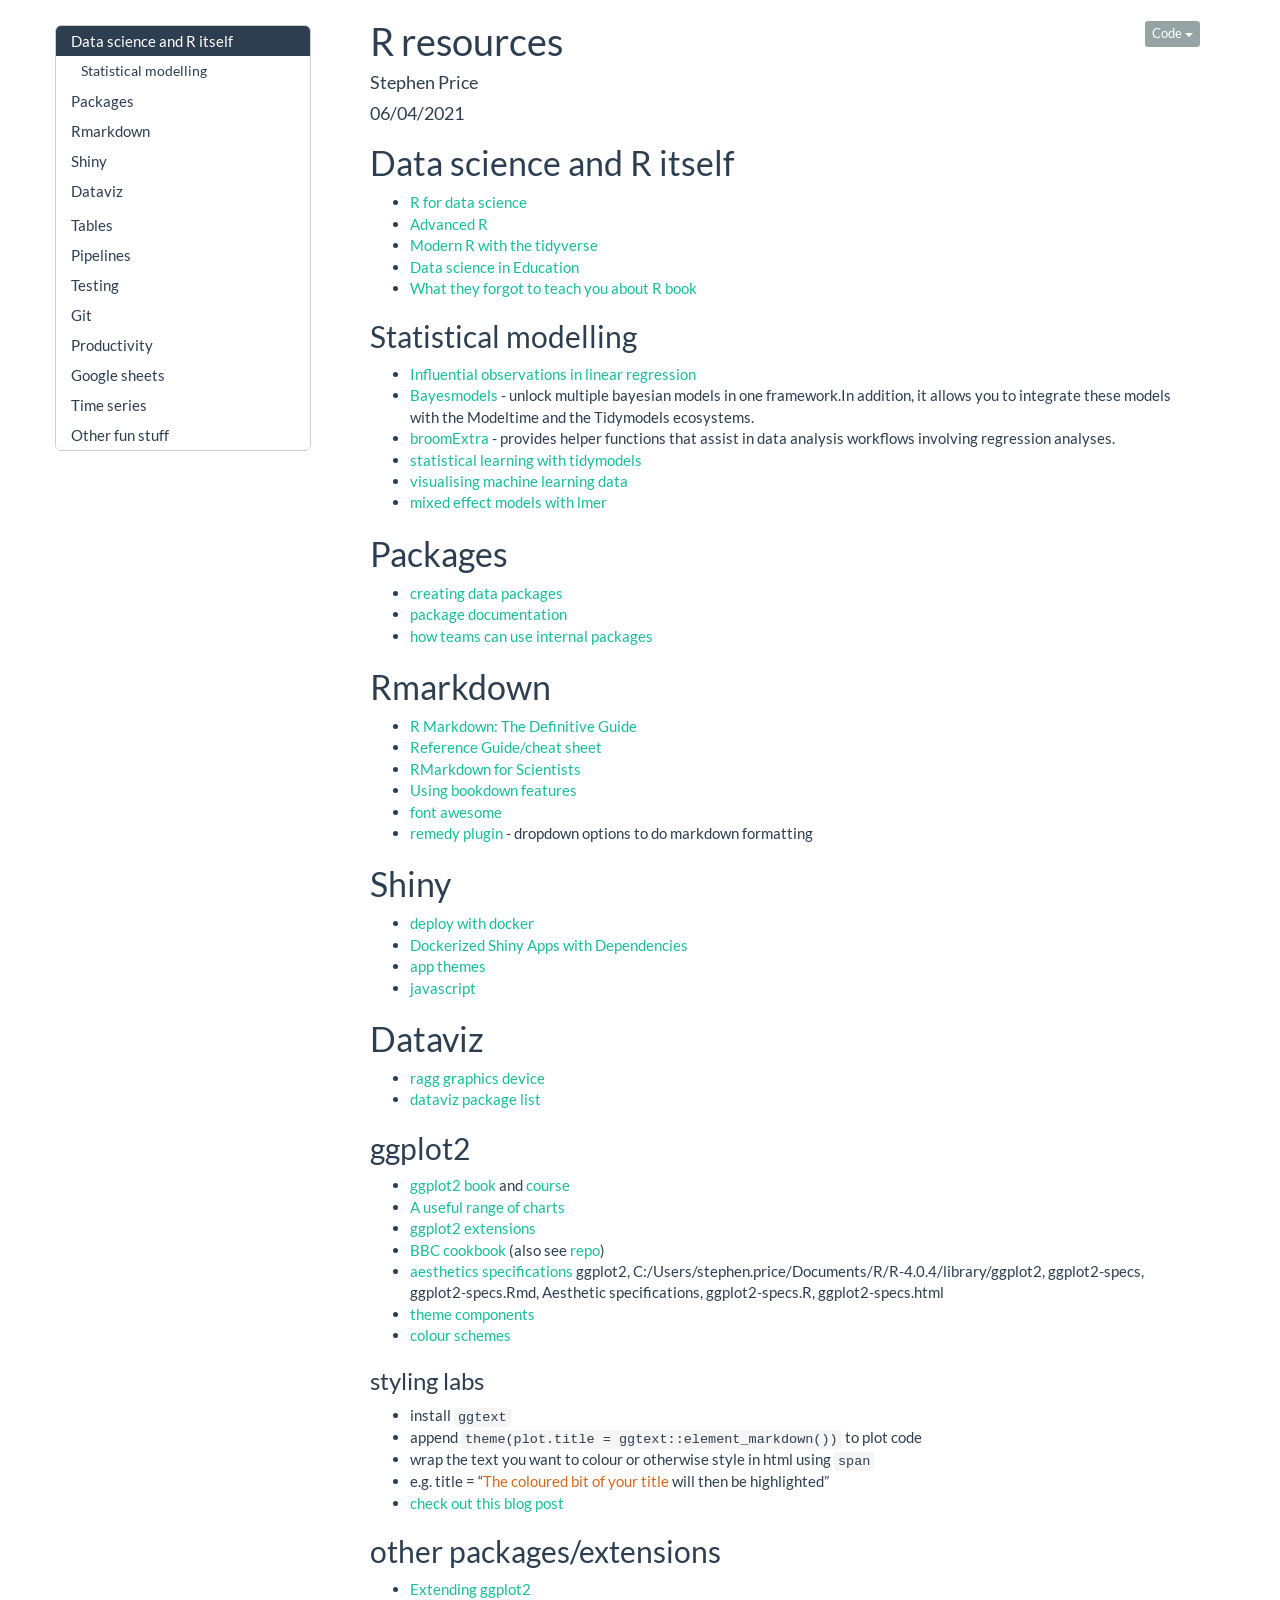
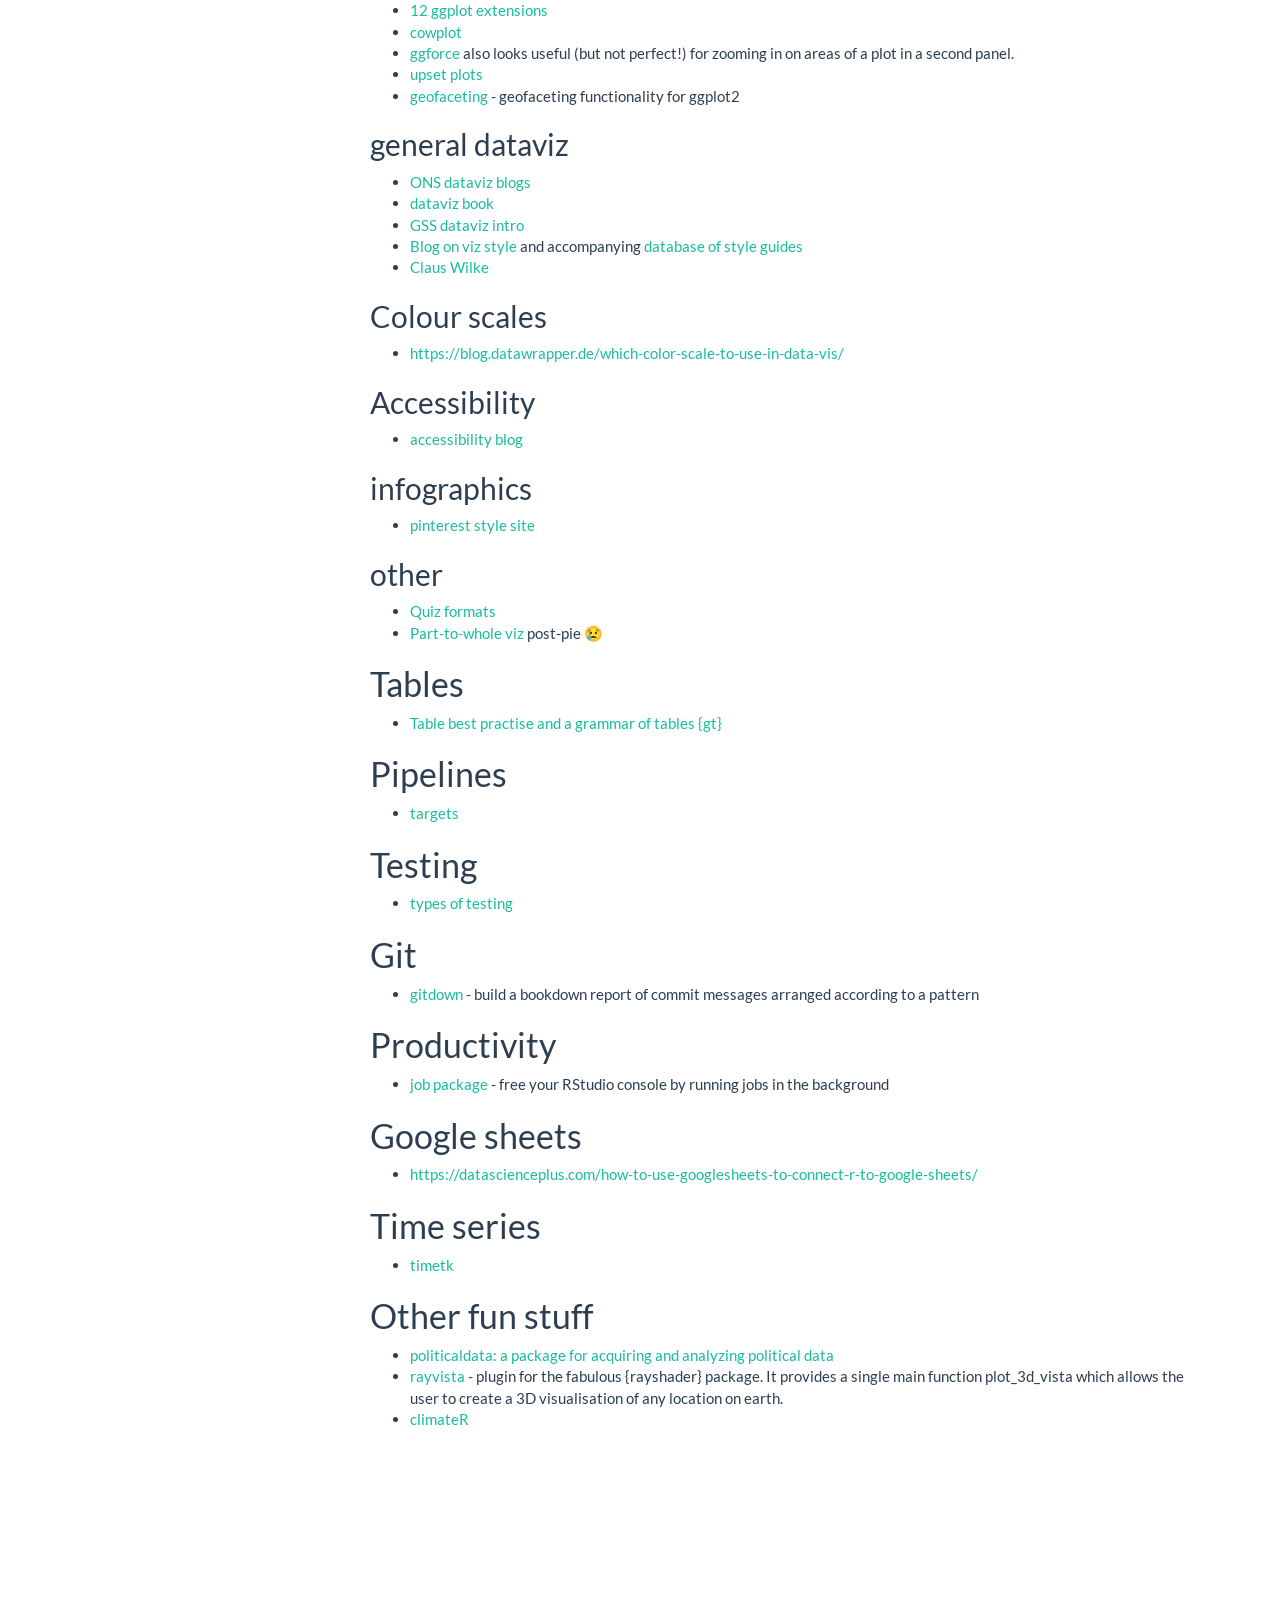
==== commit 7a58ba89: "Added resources" ====
--- a/r_resources.html
+++ b/r_resources.html
@@ -2870,6 +2870,26 @@
 <li><a href="https://adv-r.hadley.nz/">Advanced R</a></li>
 <li><a href="https://b-rodrigues.github.io/modern_R/">Modern R with the tidyverse</a></li>
 <li><a href="https://datascienceineducation.com/">Data science in Education</a></li>
+<li><a href="https://rstats.wtf/index.html">What they forgot to teach you about R book</a></li>
+</ul>
+<div id="statistical-modelling" class="section level2">
+<h2>Statistical modelling</h2>
+<ul>
+<li><a href="https://jmsallan.netlify.app/blog/influential-observations-in-linear-regression/">Influential observations in linear regression</a></li>
+<li><a href="https://github.com/AlbertoAlmuinha/bayesmodels">Bayesmodels</a> - unlock multiple bayesian models in one framework.In addition, it allows you to integrate these models with the Modeltime and the Tidymodels ecosystems.</li>
+<li><a href="https://github.com/IndrajeetPatil/broomExtra">broomExtra</a> - provides helper functions that assist in data analysis workflows involving regression analyses.</li>
+<li><a href="https://emilhvitfeldt.github.io/ISLR-tidymodels-labs/statististical-learning.html">statistical learning with tidymodels</a></li>
+<li><a href="https://shirinsplayground.netlify.app/2021/04/goodbadugly_ml/">visualising machine learning data</a></li>
+<li><a href="https://github.com/RoseannaGG/LinearMixedEffectsModels/blob/main/Linear%20Mixed%20Effects%20Models%20-%20R%20Gamlen-Greene.pdf">mixed effect models with lmer</a></li>
+</ul>
+</div>
+</div>
+<div id="packages" class="section level1">
+<h1>Packages</h1>
+<ul>
+<li><a href="https://grasshoppermouse.github.io/posts/2017-10-18-put-your-data-in-an-r-package/">creating data packages</a></li>
+<li><a href="https://thisisnic.github.io/2021/05/18/r-package-documentation-what-makes-a-good-example/">package documentation</a></li>
+<li><a href="https://www.rstudio.com/resources/rstudioglobal-2021/organization-how-to-make-internal-r-packages-part-of-your-team/">how teams can use internal packages</a></li>
 </ul>
 </div>
 <div id="rmarkdown" class="section level1">
@@ -2880,38 +2900,55 @@
 <li><a href="https://rmd4sci.njtierney.com/">RMarkdown for Scientists</a></li>
 <li><a href="https://bookdown.org/yihui/bookdown/a-single-document.html">Using bookdown features</a></li>
 <li><a href="https://github.com/rstudio/fontawesome">font awesome</a></li>
+<li><a href="https://thinkr-open.github.io/remedy/">remedy plugin</a> - dropdown options to do markdown formatting</li>
+</ul>
+</div>
+<div id="shiny" class="section level1">
+<h1>Shiny</h1>
+<ul>
+<li><a href="https://www.r-bloggers.com/2021/05/host-shiny-apps-with-docker/">deploy with docker</a></li>
+<li><a href="https://hosting.analythium.io/dockerized-shiny-apps-with-dependencies/">Dockerized Shiny Apps with Dependencies</a></li>
+<li><a href="https://shiny.rstudio.com/app-stories/weather-lookup-bslib.html">app themes</a></li>
+<li><a href="https://book.javascript-for-r.com/">javascript</a></li>
 </ul>
 </div>
 <div id="dataviz" class="section level1">
 <h1>Dataviz</h1>
 <ul>
 <li><a href="https://ragg.r-lib.org/">ragg graphics device</a></li>
+<li><a href="https://github.com/krzjoa/awesome-r-dataviz">dataviz package list</a></li>
 </ul>
 <div id="ggplot2" class="section level2">
 <h2>ggplot2</h2>
 <ul>
-<li><a href="https://ggplot2-book.org/index.html">ggplot2 book</a></li>
+<li><a href="https://ggplot2-book.org/index.html">ggplot2 book</a> and <a href="https://datavizs21.classes.andrewheiss.com/">course</a></li>
 <li><a href="http://r-statistics.co/Top50-Ggplot2-Visualizations-MasterList-R-Code.html">A useful range of charts</a></li>
 <li><a href="https://exts.ggplot2.tidyverse.org/gallery/">ggplot2 extensions</a></li>
 <li><a href="https://bbc.github.io/rcookbook/">BBC cookbook</a> (also see <a href="https://github.com/bbc/bbplot/tree/master/R">repo</a>)</li>
 <li><a href="https://ggplot2.tidyverse.org/articles/ggplot2-specs.html">aesthetics specifications</a> ggplot2, C:/Users/stephen.price/Documents/R/R-4.0.4/library/ggplot2, ggplot2-specs, ggplot2-specs.Rmd, Aesthetic specifications, ggplot2-specs.R, ggplot2-specs.html</li>
 <li><a href="https://ggplot2.tidyverse.org/reference/theme.html">theme components</a></li>
-<li><a href="https://ggplot2.tidyverse.org/articles/extending-ggplot2.html">Extending ggplot2</a></li>
 <li><a href="https://data-se.netlify.app/2018/12/12/changing-the-default-color-scheme-in-ggplot2/">colour schemes</a></li>
 </ul>
 <div id="styling-labs" class="section level3">
 <h3>styling labs</h3>
 <ul>
-<li><a href="https://www.ericekholm.com/posts/2021-03-24-improving-ggplots-with-text-color/" class="uri">https://www.ericekholm.com/posts/2021-03-24-improving-ggplots-with-text-color/</a></li>
-<li>e.g. subtitle = “Test results from a single year summarised as either a pass or <span style="color:#7C272E;">fail</span><br>”</li>
+<li>install <code>ggtext</code></li>
+<li>append <code>theme(plot.title = ggtext::element_markdown())</code> to plot code</li>
+<li>wrap the text you want to colour or otherwise style in html using <code>span</code></li>
+<li>e.g. title = “<span style="color:#d4681d;">The coloured bit of your title</span> will then be highlighted”</li>
+<li><a href="https://www.ericekholm.com/posts/2021-03-24-improving-ggplots-with-text-color/">check out this blog post</a></li>
 </ul>
 </div>
 </div>
-<div id="other-packages" class="section level2">
-<h2>other packages</h2>
+<div id="other-packagesextensions" class="section level2">
+<h2>other packages/extensions</h2>
 <ul>
+<li><a href="https://ggplot2.tidyverse.org/articles/extending-ggplot2.html">Extending ggplot2</a></li>
+<li><a href="https://mode.com/blog/r-ggplot-extension-packages/">12 ggplot extensions</a></li>
 <li><a href="https://wilkelab.org/cowplot/index.html">cowplot</a></li>
 <li><a href="https://rviews.rstudio.com/2019/09/19/intro-to-ggforce/">ggforce</a> also looks useful (but not perfect!) for zooming in on areas of a plot in a second panel.</li>
+<li><a href="https://www.r-graph-gallery.com/upset-plot.html">upset plots</a></li>
+<li><a href="https://github.com/hafen/geofacet">geofaceting</a> - geofaceting functionality for ggplot2</li>
 </ul>
 </div>
 <div id="general-dataviz" class="section level2">
@@ -2950,16 +2987,54 @@
 </ul>
 </div>
 </div>
+<div id="tables" class="section level1">
+<h1>Tables</h1>
+<ul>
+<li><a href="https://themockup.blog/posts/2020-09-04-10-table-rules-in-r/">Table best practise and a grammar of tables {gt}</a></li>
+</ul>
+</div>
 <div id="pipelines" class="section level1">
 <h1>Pipelines</h1>
 <ul>
 <li><a href="https://books.ropensci.org/targets/walkthrough.html">targets</a></li>
 </ul>
 </div>
+<div id="testing" class="section level1">
+<h1>Testing</h1>
+<ul>
+<li><a href="https://www.freecodecamp.org/news/types-of-software-testing/">types of testing</a></li>
+</ul>
+</div>
+<div id="git" class="section level1">
+<h1>Git</h1>
+<ul>
+<li><a href="https://github.com/Thinkr-open/gitdown">gitdown</a> - build a bookdown report of commit messages arranged according to a pattern</li>
+</ul>
+</div>
+<div id="productivity" class="section level1">
+<h1>Productivity</h1>
+<ul>
+<li><a href="https://github.com/lindeloev/job">job package</a> - free your RStudio console by running jobs in the background</li>
+</ul>
+</div>
 <div id="google-sheets" class="section level1">
 <h1>Google sheets</h1>
 <ul>
 <li><a href="https://datascienceplus.com/how-to-use-googlesheets-to-connect-r-to-google-sheets/" class="uri">https://datascienceplus.com/how-to-use-googlesheets-to-connect-r-to-google-sheets/</a></li>
+</ul>
+</div>
+<div id="time-series" class="section level1">
+<h1>Time series</h1>
+<ul>
+<li><a href="https://github.com/business-science/timetk">timetk</a></li>
+</ul>
+</div>
+<div id="other-fun-stuff" class="section level1">
+<h1>Other fun stuff</h1>
+<ul>
+<li><a href="https://github.com/elliottmorris/politicaldata">politicaldata: a package for acquiring and analyzing political data</a></li>
+<li><a href="https://github.com/h-a-graham/rayvista">rayvista</a> - plugin for the fabulous {rayshader} package. It provides a single main function plot_3d_vista which allows the user to create a 3D visualisation of any location on earth.</li>
+<li><a href="https://github.com/mikejohnson51/climateR">climateR</a></li>
 </ul>
 </div>
 
